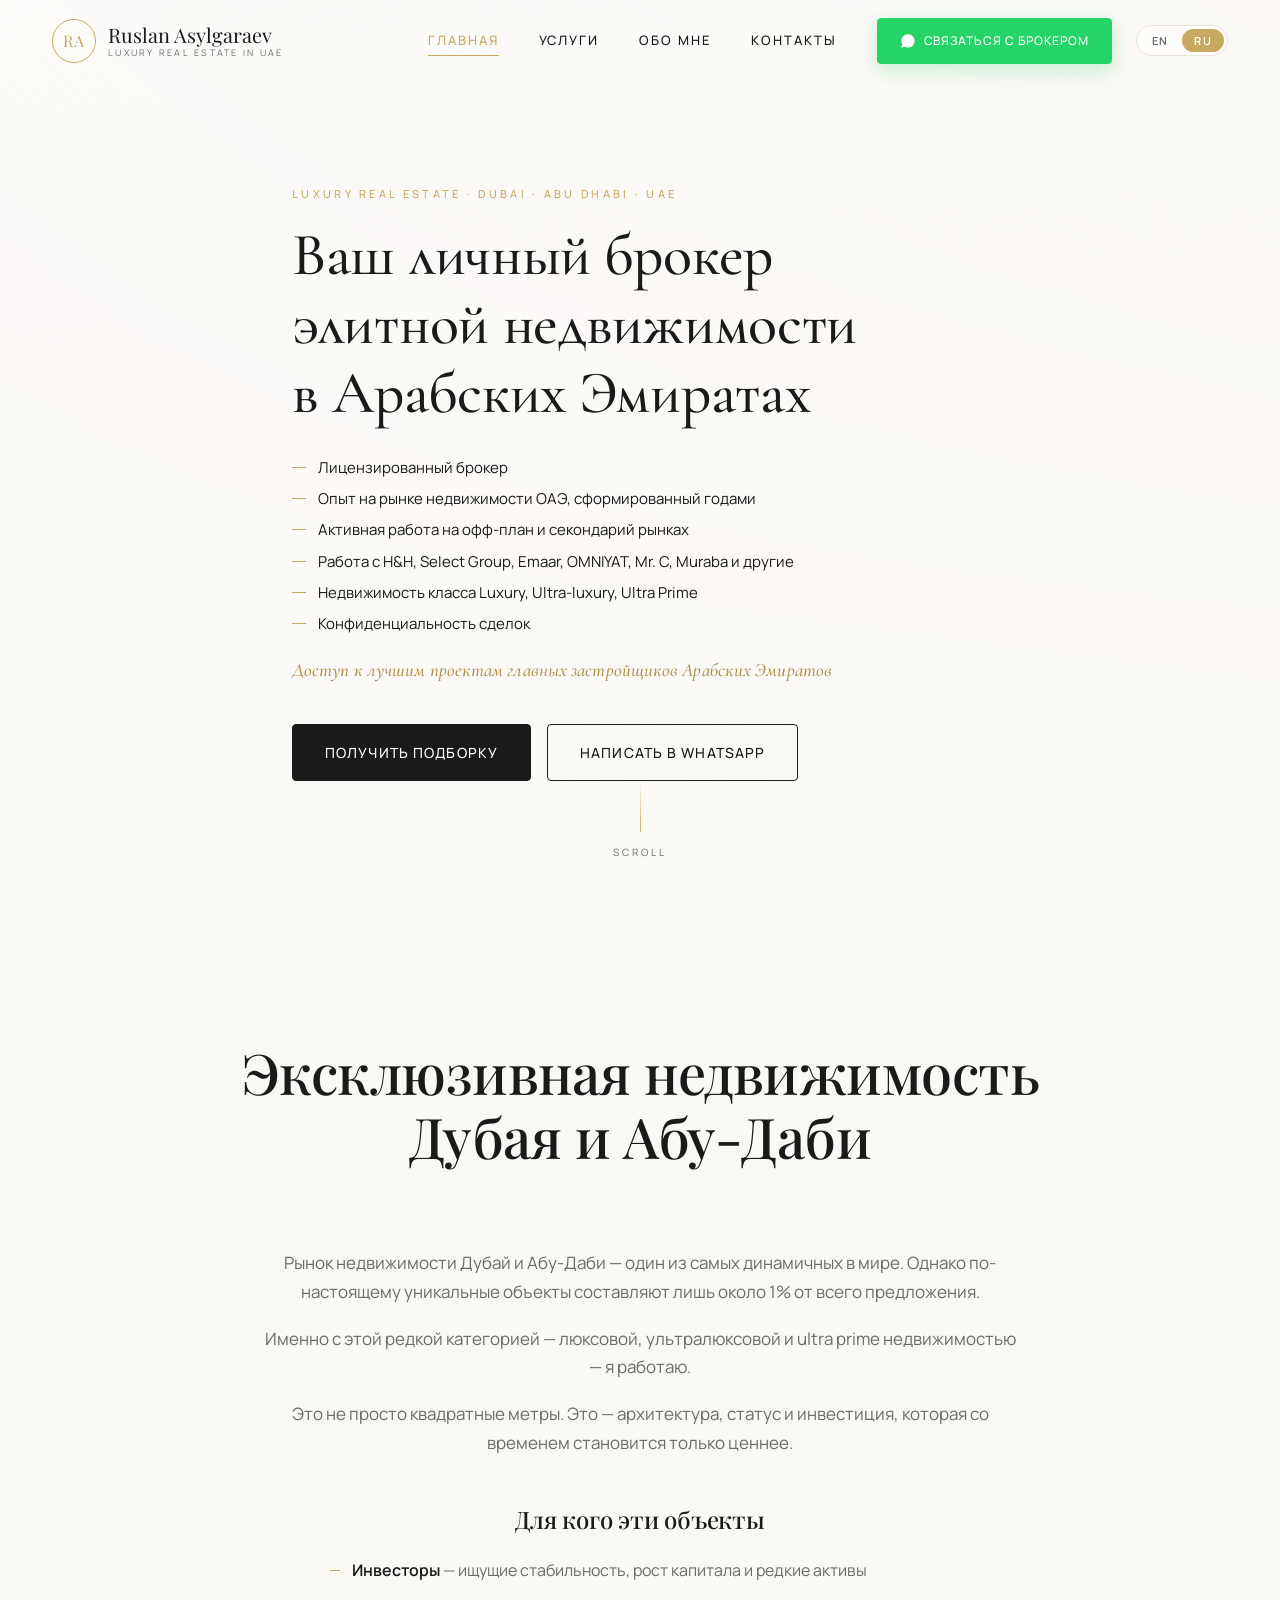
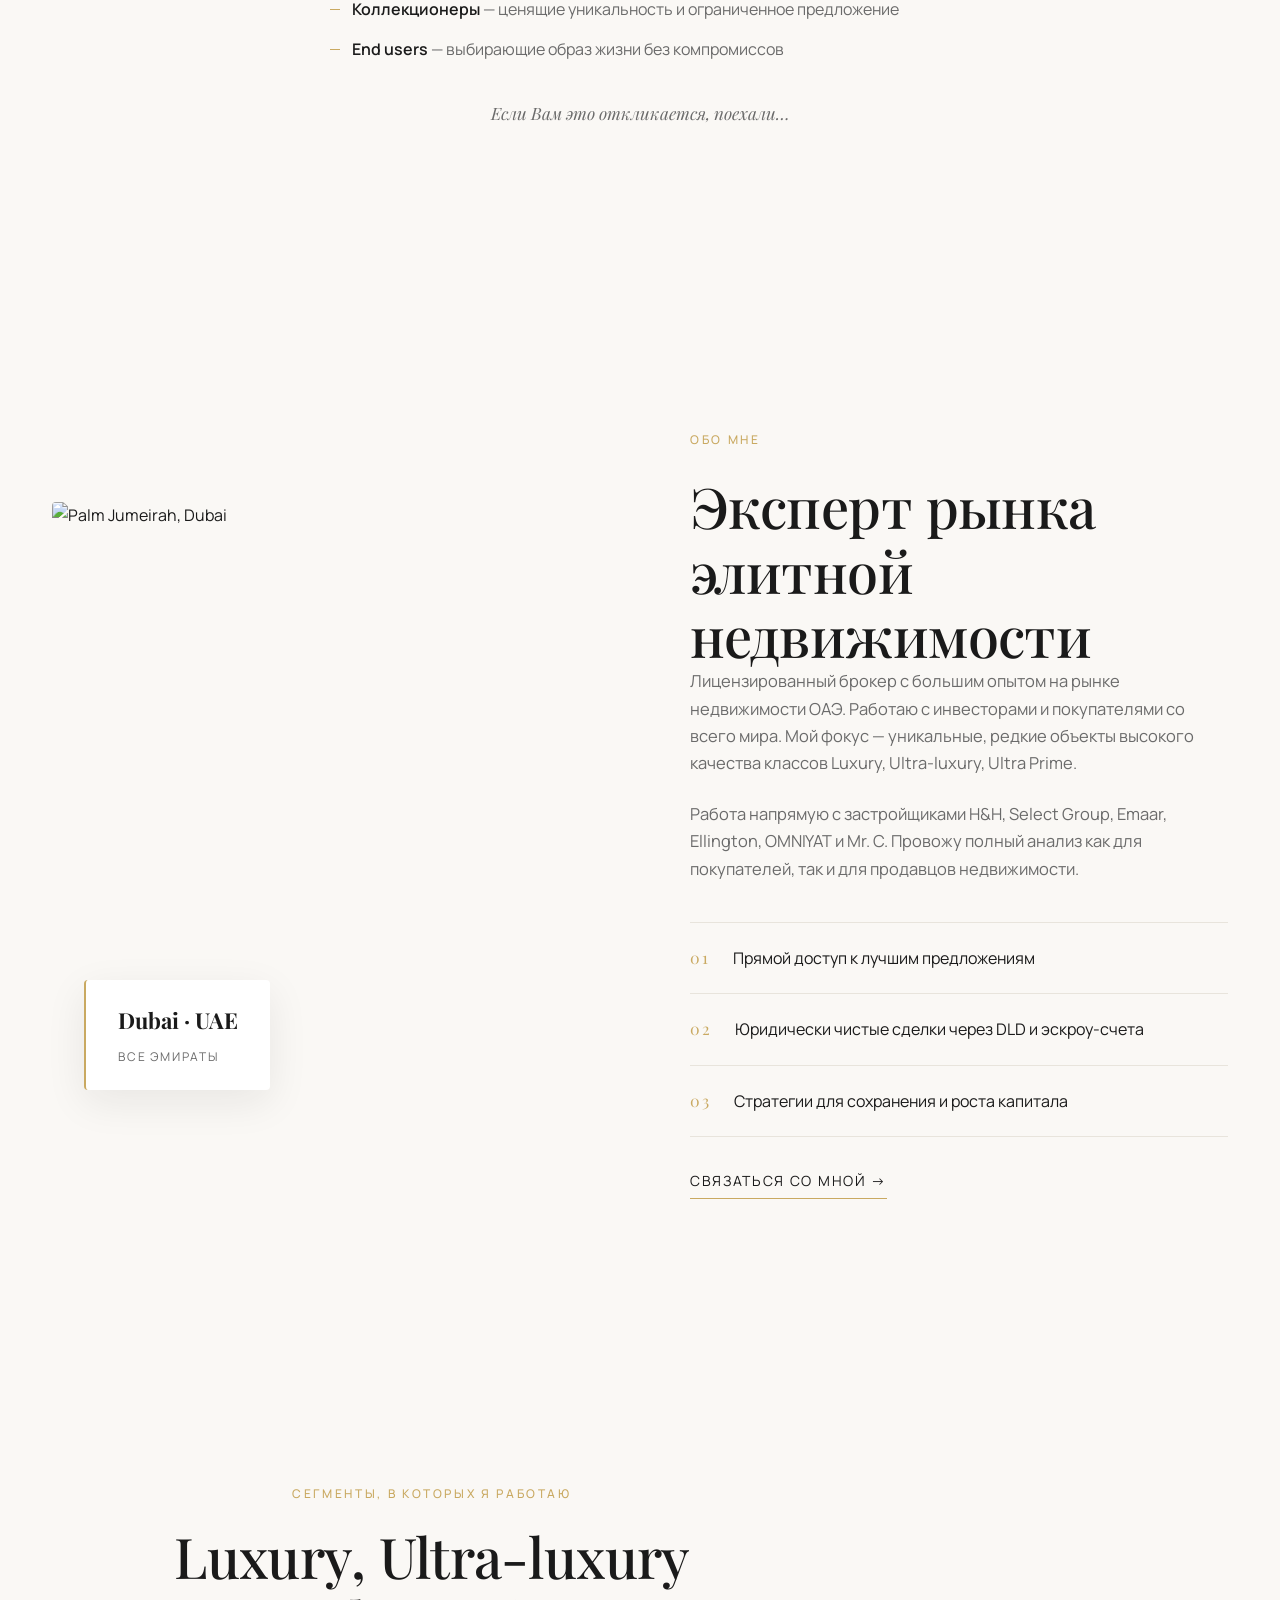
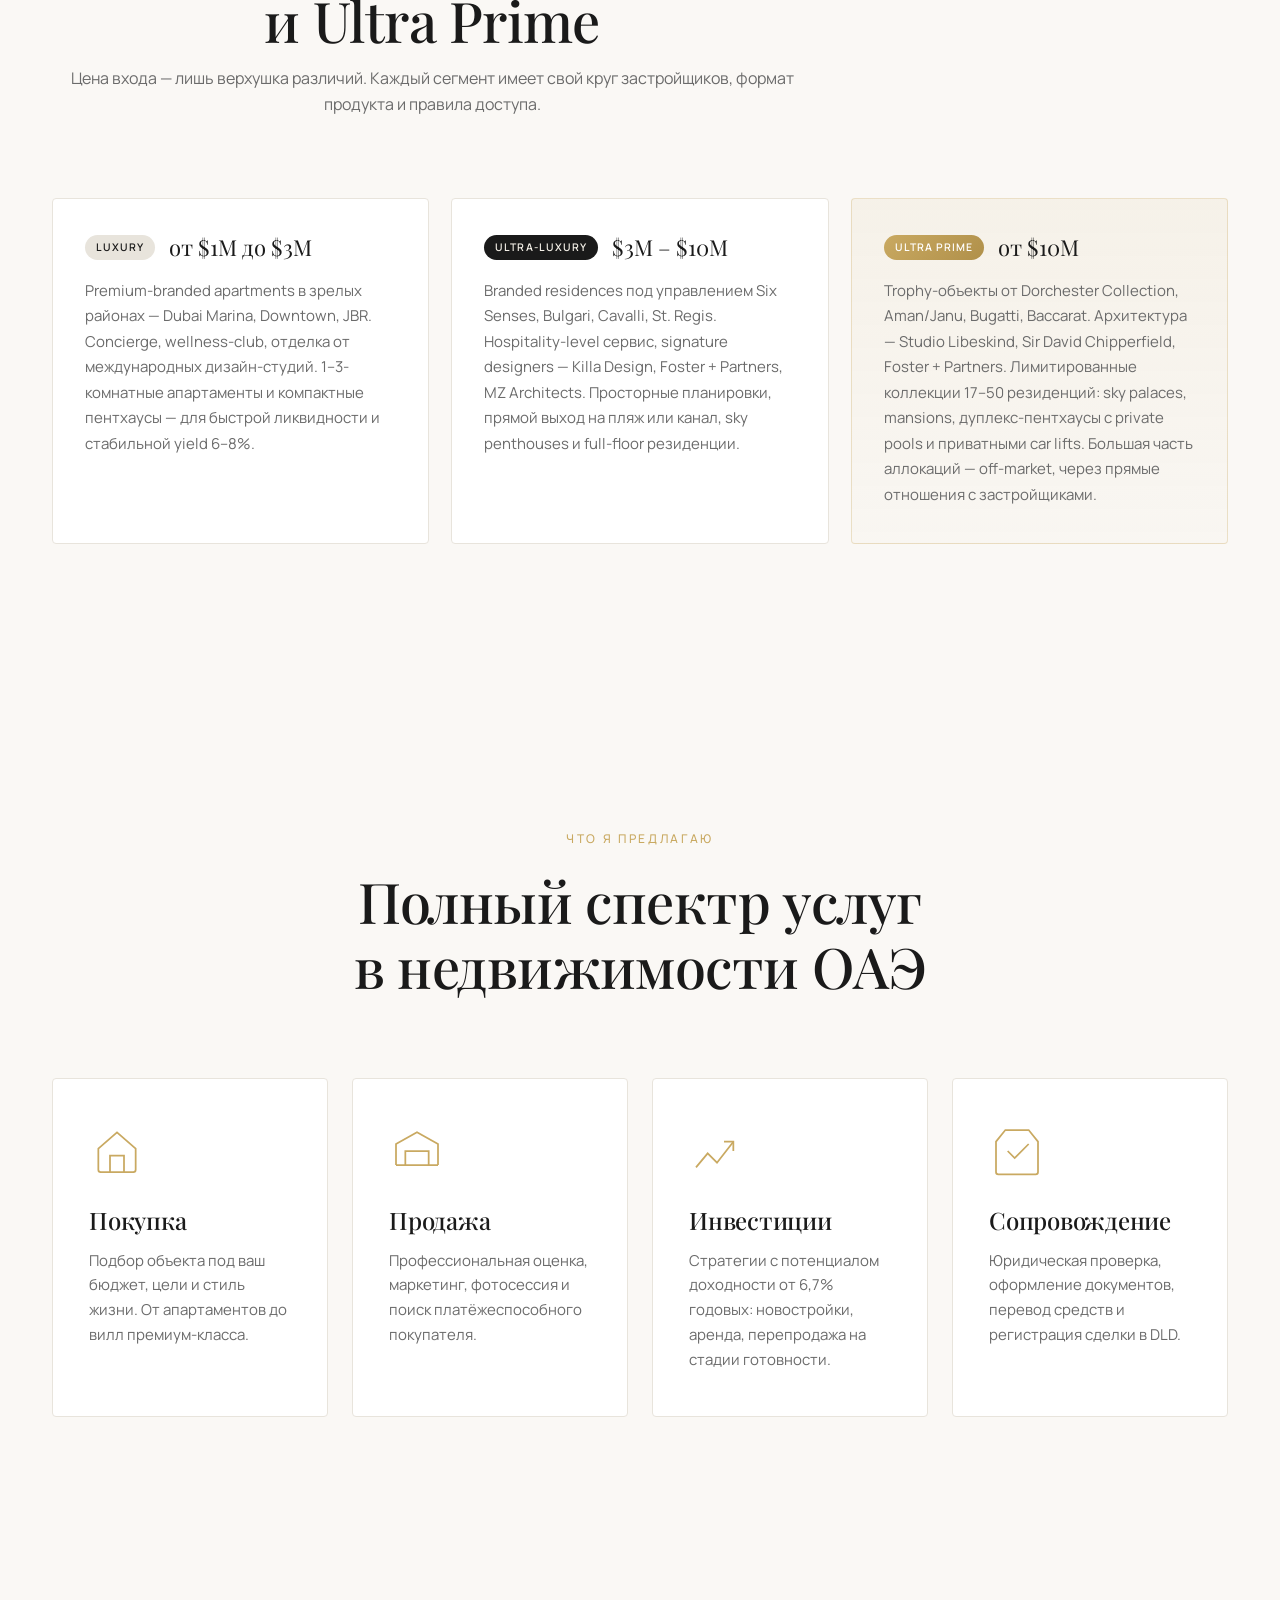
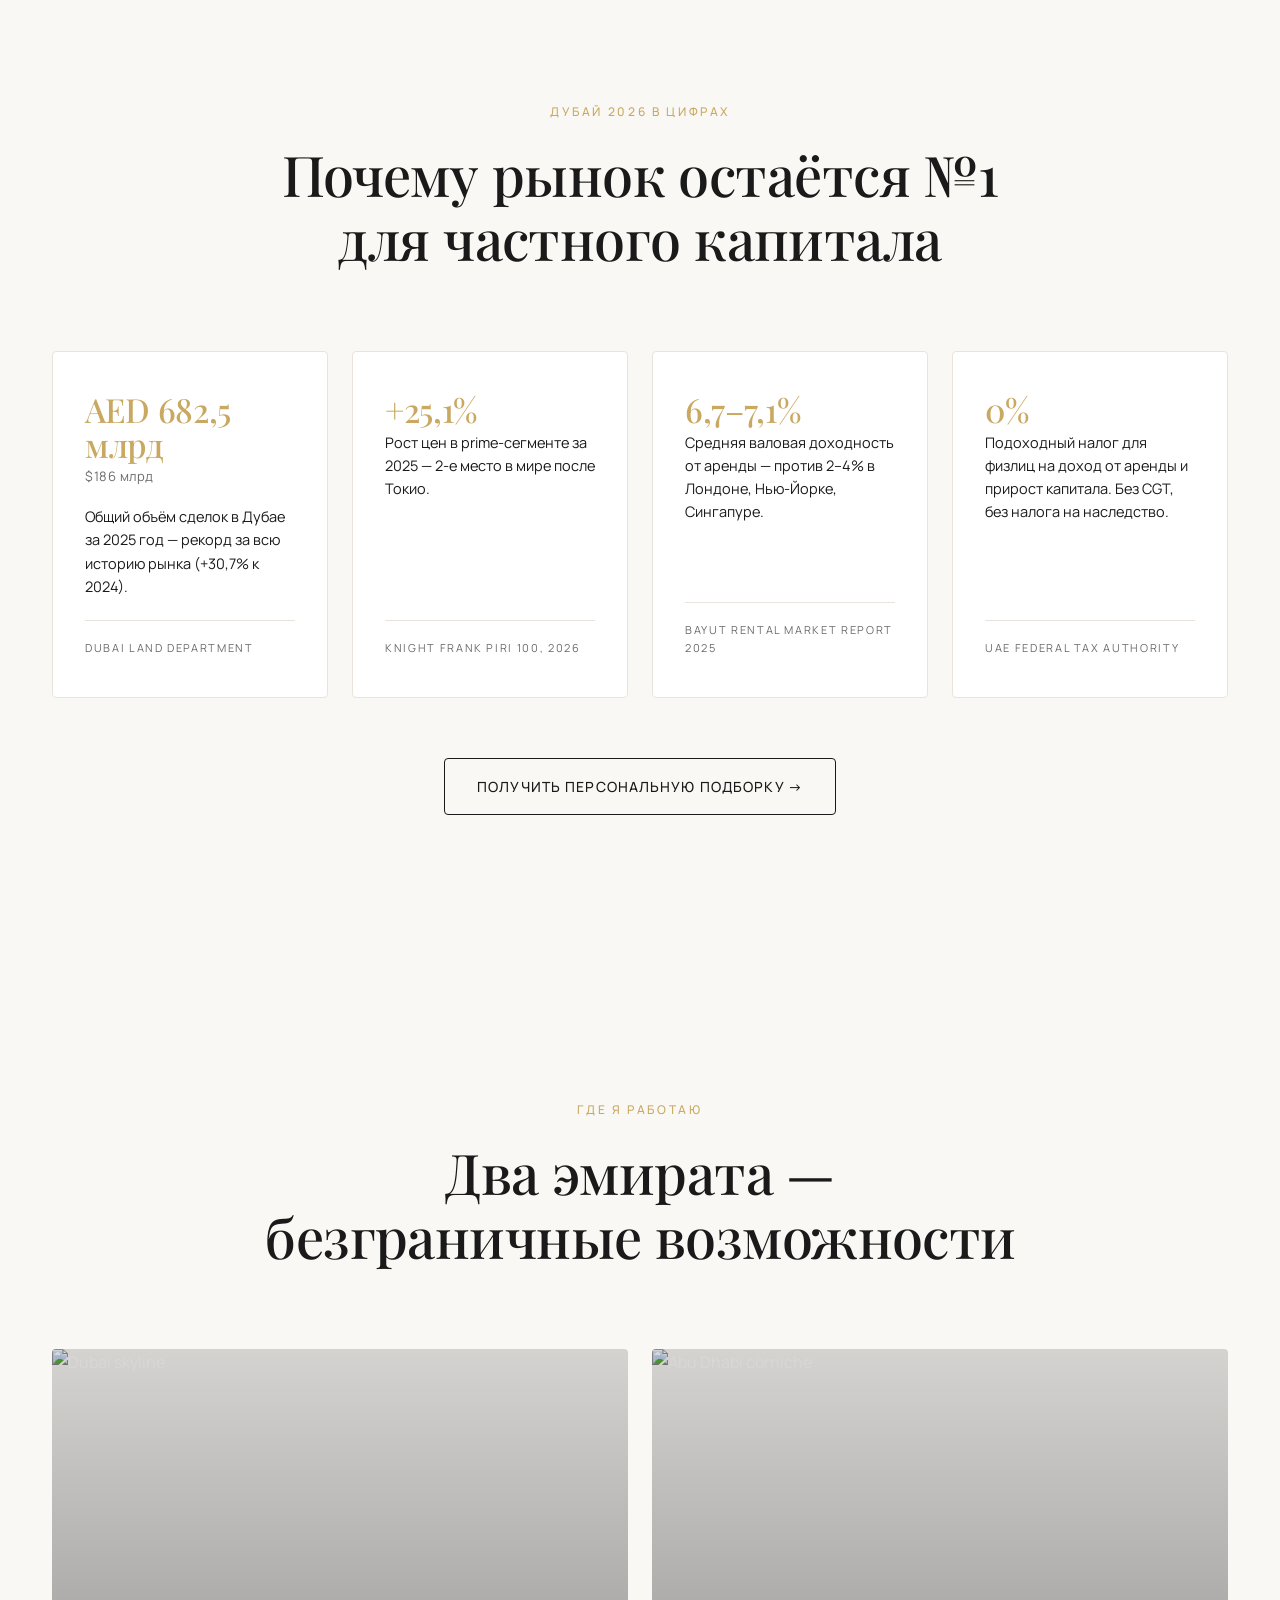
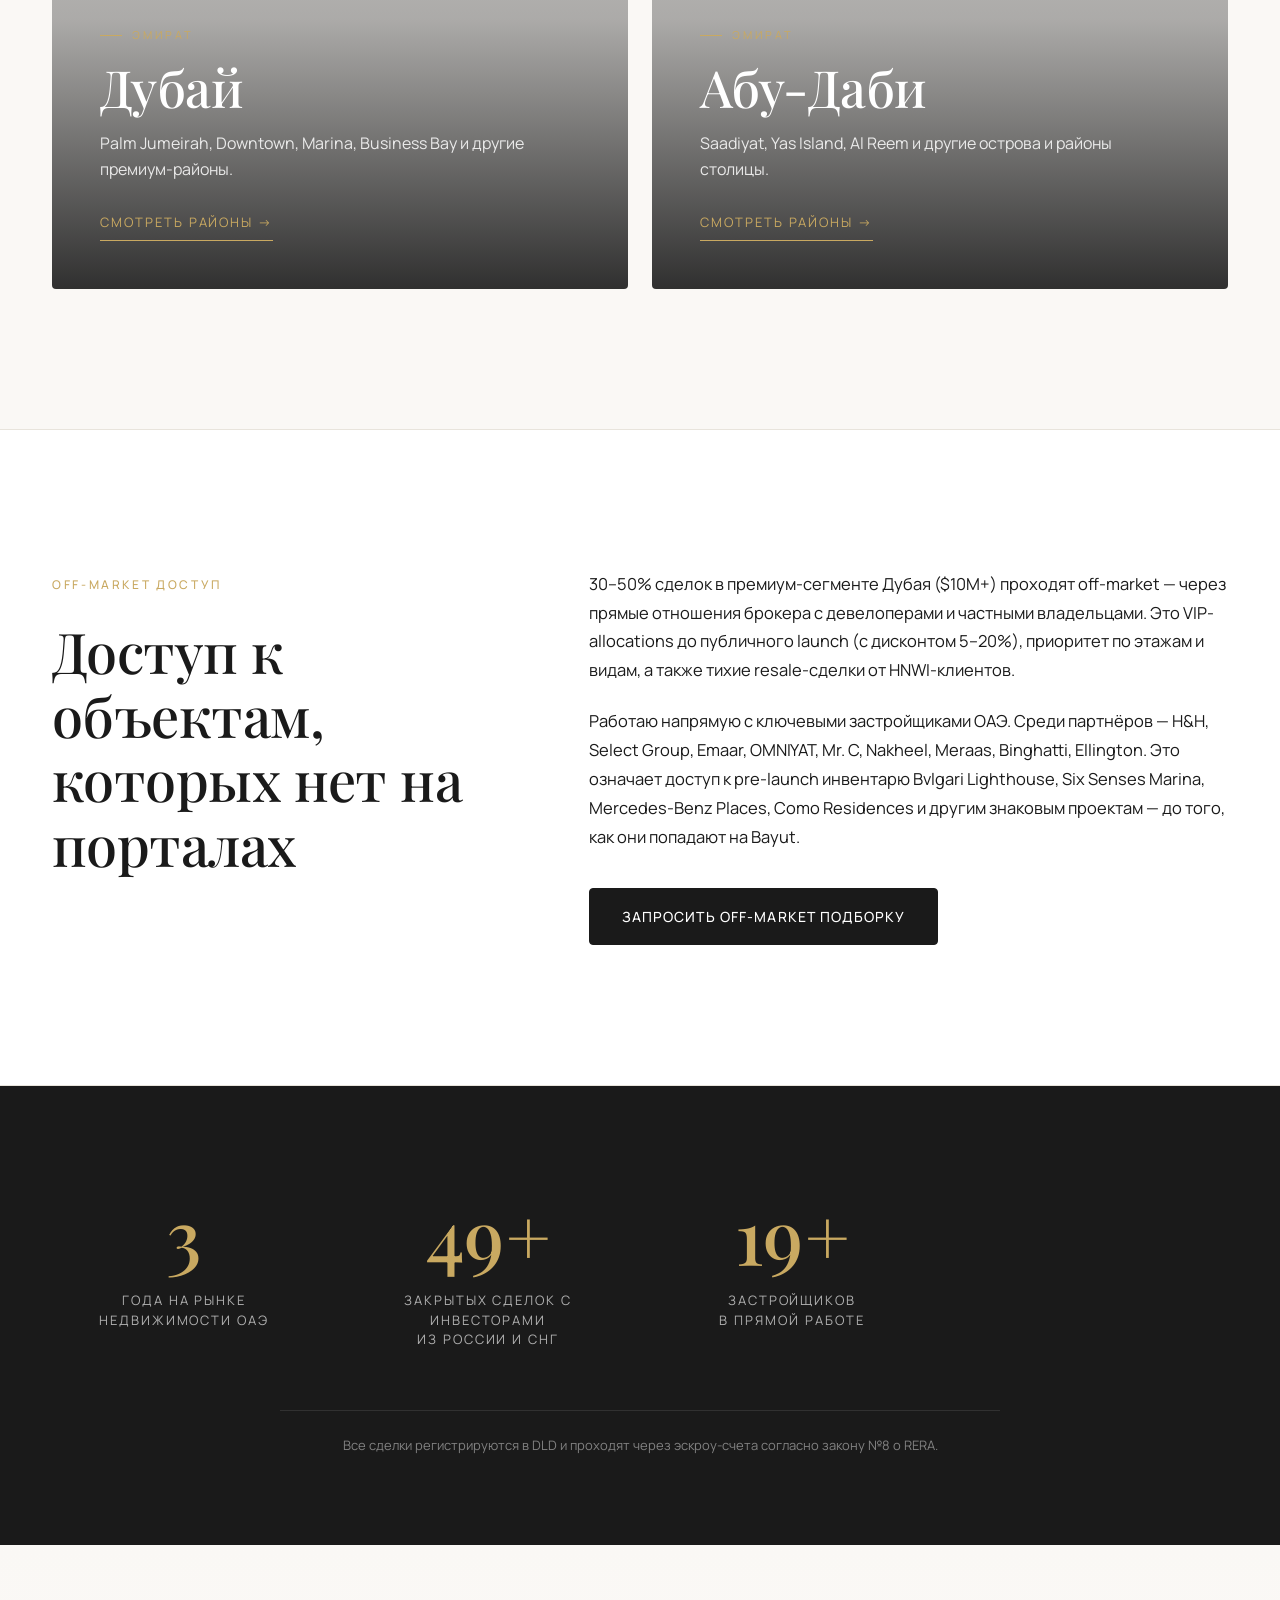
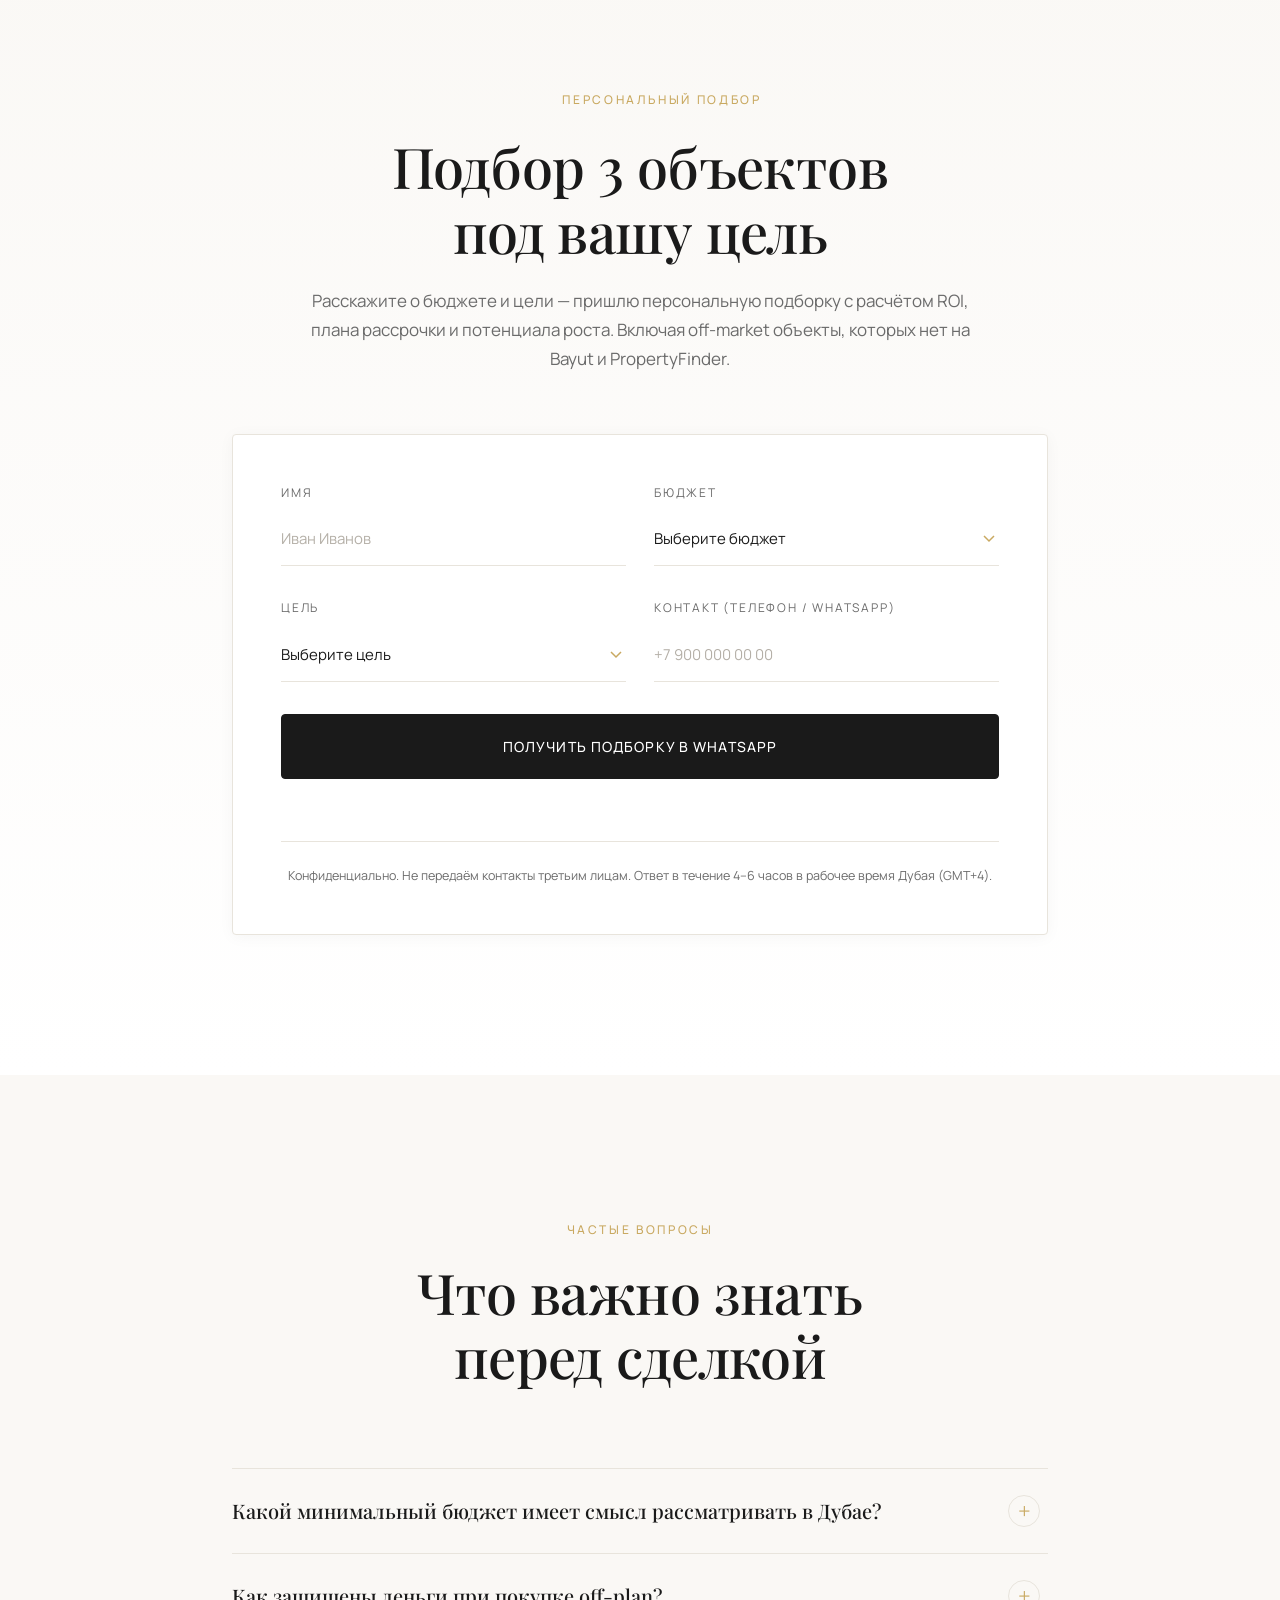
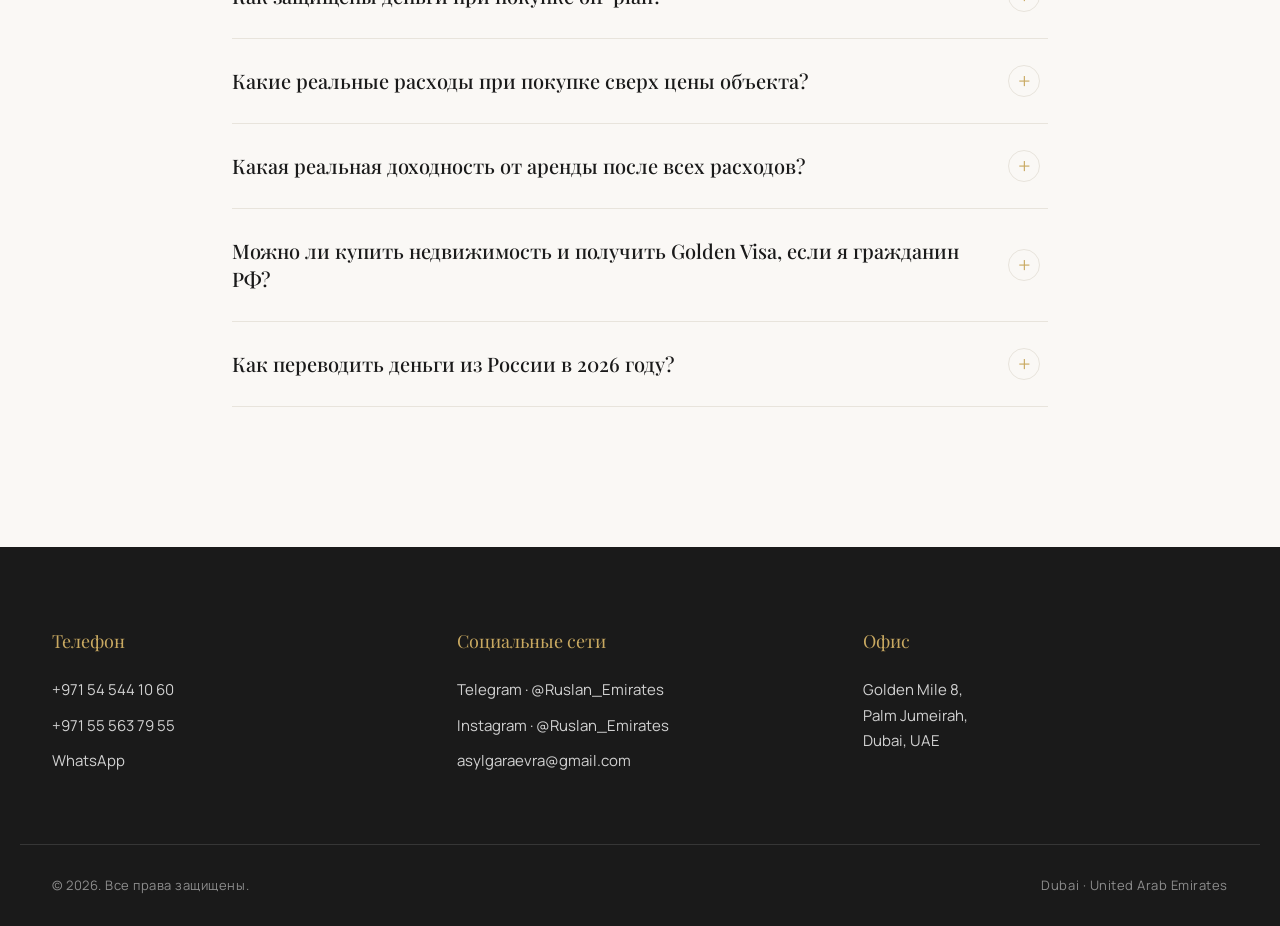
==== index.html @ 4414a9d3 "Extend About bio with engineering background and lifecycle approach; reorder lang switch (EN → RU) C" ====
<!DOCTYPE html>
<html lang="ru">
<head>
    <meta charset="UTF-8">
    <meta name="viewport" content="width=device-width, initial-scale=1.0">
    <title>Недвижимость Дубай | Руслан Асылгараев — лицензированный брокер</title>
    <meta name="description" data-i18n-content="meta.home.desc" content="Лицензированный брокер премиальной недвижимости в Дубае. Большой опыт на рынке ОАЭ, прямые отношения с H&amp;H, Select Group, Emaar, OMNIYAT и Mr. C. Сегменты Luxury, Ultra-luxury и Ultra Prime — от $1M до $30M+.">
    <meta name="keywords" content="недвижимость Дубай, купить квартиру в Дубае, премиальная недвижимость ОАЭ, брокер Palm Jumeirah, ultra prime Dubai, Golden Visa Дубай, недвижимость Эмираты">
    <meta name="author" content="Ruslan Asylgaraev">
    <meta name="robots" content="index, follow">
    <link rel="canonical" href="https://privedubai.com/">

    <meta property="og:type" content="website">
    <meta property="og:locale" content="ru_RU">
    <meta property="og:title" data-i18n-content="meta.home.title" content="Недвижимость Дубай | Руслан Асылгараев — лицензированный брокер">
    <meta property="og:description" data-i18n-content="meta.home.desc" content="Лицензированный брокер премиальной недвижимости в Дубае. Большой опыт на рынке ОАЭ, прямые отношения с H&amp;H, Select Group, Emaar, OMNIYAT и Mr. C. Сегменты Luxury, Ultra-luxury и Ultra Prime — от $1M до $30M+.">
    <meta property="og:image" content="https://privedubai.com/og-image.jpg">
    <meta property="og:image:width" content="1200">
    <meta property="og:image:height" content="630">
    <meta property="og:image:alt" content="Dubai luxury real estate broker — Ruslan Asylgaraev">
    <meta property="og:url" content="https://privedubai.com/">
    <meta property="og:site_name" content="Ruslan Asylgaraev — Luxury Real Estate in UAE">

    <meta name="twitter:card" content="summary_large_image">
    <meta name="twitter:title" data-i18n-content="meta.home.title" content="Недвижимость Дубай | Руслан Асылгараев — лицензированный брокер">
    <meta name="twitter:description" data-i18n-content="meta.home.descShort" content="Лицензированный брокер премиальной недвижимости в Дубае. Сегменты Luxury, Ultra-luxury и Ultra Prime — от $1M до $30M+.">
    <meta name="twitter:image" content="https://privedubai.com/og-image.jpg">

    <link rel="icon" type="image/svg+xml" href="favicon.svg">
    <link rel="alternate icon" href="favicon.ico">
    <link rel="apple-touch-icon" href="favicon.svg">

    <link rel="preconnect" href="https://fonts.googleapis.com">
    <link rel="preconnect" href="https://fonts.gstatic.com" crossorigin>
    <link rel="preconnect" href="https://images.unsplash.com">
    <link rel="preconnect" href="https://wa.me">
    <link rel="dns-prefetch" href="https://web.whatsapp.com">

    <link href="https://fonts.googleapis.com/css2?family=Cormorant+Garamond:ital,wght@0,400;0,500;0,600;1,400;1,500&family=Playfair+Display:wght@400;500;600;700&family=Manrope:wght@300;400;500;600;700&display=swap" rel="stylesheet">
    <link rel="stylesheet" href="style.css">

    <script type="application/ld+json">
    {
      "@context": "https://schema.org",
      "@type": "RealEstateAgent",
      "name": "Ruslan Asylgaraev — Licensed Dubai Broker",
      "alternateName": "Руслан Асылгараев — лицензированный брокер в Дубае",
      "description": "Лицензированный брокер премиальной недвижимости в Дубае и ОАЭ. Большой опыт на рынке, прямые отношения с H&H, Select Group, Emaar, OMNIYAT и Mr. C. Сегменты Luxury, Ultra-luxury и Ultra Prime.",
      "url": "https://privedubai.com/",
      "image": "https://privedubai.com/og-image.jpg",
      "telephone": "+971545441060",
      "email": "asylgaraevra@gmail.com",
      "address": {
        "@type": "PostalAddress",
        "streetAddress": "Golden Mile 8, Palm Jumeirah",
        "addressLocality": "Dubai",
        "addressCountry": "AE"
      },
      "areaServed": [
        {"@type": "Place", "name": "Dubai"},
        {"@type": "Place", "name": "Abu Dhabi"},
        {"@type": "Place", "name": "United Arab Emirates"}
      ],
      "hasCredential": {
        "@type": "EducationalOccupationalCredential",
        "credentialCategory": "License",
        "name": "Real Estate Broker License"
      },
      "knowsLanguage": ["ru", "en"],
      "priceRange": "$1,000,000 - $30,000,000+",
      "sameAs": [
        "https://t.me/Ruslan_Emirates",
        "https://instagram.com/Ruslan_Emirates",
        "https://wa.me/971545441060"
      ]
    }
    </script>

    <script type="application/ld+json">
    {
      "@context": "https://schema.org",
      "@type": "Service",
      "name": "Персональный подбор недвижимости в Дубае",
      "provider": {
        "@type": "RealEstateAgent",
        "name": "Ruslan Asylgaraev"
      },
      "serviceType": "Real Estate Investment Consulting",
      "areaServed": "Dubai, UAE",
      "offers": {
        "@type": "Offer",
        "description": "Подборка из 3 объектов под бюджет и цель клиента с ROI-расчётом, планом рассрочки и потенциалом роста"
      }
    }
    </script>

    <script type="application/ld+json">
    {
      "@context": "https://schema.org",
      "@type": "FAQPage",
      "mainEntity": [
        {
          "@type": "Question",
          "name": "Какой минимальный бюджет имеет смысл рассматривать в Дубае?",
          "acceptedAnswer": {
            "@type": "Answer",
            "text": "От $500K — это вход в Jumeirah Village Circle (JVC) с доходностью 7,4–8,5% годовых и квалификация на 2-летнюю Investor Visa. От AED 2M ($545K) — порог для Golden Visa на 10 лет."
          }
        },
        {
          "@type": "Question",
          "name": "Как защищены деньги при покупке off-plan?",
          "acceptedAnswer": {
            "@type": "Answer",
            "text": "По закону №8 от 2007 года все платежи поступают на проектный эскроу-счёт под надзором DLD. Девелопер не получает доступ к средствам до подтверждённых milestones, верифицированных независимым инженером и одобренных RERA. Незарегистрированный проект — это уголовная ответственность для девелопера."
          }
        },
        {
          "@type": "Question",
          "name": "Какие реальные расходы при покупке сверх цены объекта?",
          "acceptedAnswer": {
            "@type": "Answer",
            "text": "4% DLD transfer fee, 2% брокерская комиссия (+5% VAT), AED 4 200 trustee fee, AED 580 title deed, при ипотеке — 0,25% регистрация ипотеки + 1% bank processing. Итого: 6–8% кэшем для готовой недвижимости, 8–9,5% с ипотекой. С 1 февраля 2025 банки больше не финансируют DLD-fee и комиссию в составе кредита."
          }
        },
        {
          "@type": "Question",
          "name": "Какая реальная доходность от аренды после всех расходов?",
          "acceptedAnswer": {
            "@type": "Answer",
            "text": "Зависит от района. В Dubai Marina (long-term, AED 3M, 2BR) net yield составляет ~4,2% после service charges (AED 18/sqft), management fee 5%, vacancy buffer и страховки. В JVC чистая доходность выше — 5,5–6,5%. Short-term (Airbnb) даёт 8–11% gross в Downtown/Marina, но требует DET-лицензии и отнимает 20% на operator."
          }
        },
        {
          "@type": "Question",
          "name": "Можно ли купить недвижимость и получить Golden Visa, если я гражданин РФ?",
          "acceptedAnswer": {
            "@type": "Answer",
            "text": "Да. UAE не делает национальных ограничений на freehold. Порог — AED 2M (~$545K) на DLD-сертифицированную стоимость, 10 лет визы, без минимального срока пребывания, family sponsorship для супруга, детей без возрастных ограничений и родителей. Срок оформления — 5–7 недель. Допускается ипотека и off-plan от approved developers."
          }
        },
        {
          "@type": "Question",
          "name": "Как переводить деньги из России в 2026 году?",
          "acceptedAnswer": {
            "@type": "Answer",
            "text": "Несколько compliant-путей: SWIFT через несанкционные банки РФ (Райффайзен, ЮниКредит, ОТП, Ренессанс), физический ввоз с обязательной декларацией от AED 60K, через VARA-licensed крипто-биржи (OKX, Binance FZE, Crypto.com) с конвертацией в AED. Все варианты требуют полного KYC и подтверждения SOF/SOW. Подбираю канал индивидуально под клиента."
          }
        }
      ]
    }
    </script>
</head>
<body data-page="home" data-title-key="meta.home.title">

<header class="header" id="header">
    <div class="container header__inner">
        <a href="index.html" class="logo" data-i18n-aria-label="logo.aria" aria-label="На главную">
            <span class="logo__mark">RA</span>
            <span class="logo__text">Ruslan Asylgaraev<span class="logo__sub">Luxury Real Estate in UAE</span></span>
        </a>
        <nav class="nav" id="nav" data-i18n-aria-label="header.ariaNav" aria-label="Основная навигация">
            <a href="index.html" class="nav__link nav__link--active" data-i18n="nav.home">Главная</a>
            <a href="services.html" class="nav__link" data-i18n="nav.services">Услуги</a>
            <a href="about.html" class="nav__link" data-i18n="nav.about">Обо мне</a>
            <a href="contacts.html" class="nav__link" data-i18n="nav.contacts">Контакты</a>
            <a href="https://wa.me/971545441060" class="btn btn--header-cta" target="_blank" rel="noopener" data-event="whatsapp_click" data-source="header">
                <svg class="btn__icon" viewBox="0 0 24 24" fill="currentColor" aria-hidden="true"><path d="M17.47 14.38c-.3-.15-1.74-.86-2.01-.96-.27-.1-.46-.15-.66.15-.2.3-.76.96-.93 1.16-.17.2-.34.22-.64.07-.3-.15-1.25-.46-2.38-1.47-.88-.78-1.47-1.75-1.64-2.05-.17-.3-.02-.46.13-.61.13-.13.3-.34.46-.51.15-.17.2-.3.3-.51.1-.2.05-.38-.02-.53-.07-.15-.66-1.6-.91-2.18-.24-.57-.48-.49-.66-.5-.17-.01-.37-.01-.56-.01-.2 0-.51.07-.78.38-.27.3-1.02 1-1.02 2.45s1.05 2.85 1.2 3.05c.15.2 2.07 3.16 5.02 4.43.7.3 1.25.48 1.68.62.7.22 1.34.19 1.85.12.57-.08 1.74-.71 1.99-1.4.24-.69.24-1.28.17-1.4-.07-.12-.27-.2-.56-.34zM12 2.04c-5.5 0-9.96 4.46-9.96 9.96 0 1.76.46 3.48 1.34 5l-1.42 5.18 5.31-1.39c1.46.8 3.1 1.22 4.74 1.22h.01c5.5 0 9.96-4.46 9.96-9.96 0-2.66-1.04-5.16-2.92-7.04C17.16 3.08 14.66 2.04 12 2.04z"/></svg>
                <span data-i18n="header.cta">Связаться с брокером</span>
            </a>
        </nav>
        <div class="lang-switch" role="group" aria-label="Language">
            <button type="button" class="lang-btn" data-lang="en" aria-pressed="false">EN</button>
            <button type="button" class="lang-btn is-active" data-lang="ru" aria-pressed="true">RU</button>
        </div>
        <button class="burger" id="burger" data-i18n-aria-label="burger.openLabel" aria-label="Открыть меню" aria-expanded="false">
            <span></span><span></span><span></span>
        </button>
    </div>
</header>

<main>

    <section class="hero">
        <div class="hero__bg" style="background-image: url('https://images.unsplash.com/photo-1512453979798-5ea266f8880c?auto=format&fit=crop&w=1920&q=80');"></div>
        <div class="hero__overlay"></div>
        <div class="container hero__content">
            <span class="eyebrow reveal" data-i18n="home.hero.eyebrow">Luxury Real Estate · Dubai · Abu Dhabi · UAE</span>
            <h1 class="hero__title reveal" data-i18n-html="home.hero.title">Ваш личный брокер<br>элитной недвижимости<br>в Арабских Эмиратах</h1>
            <ul class="hero__creds reveal">
                <li data-i18n="home.hero.cred1">Лицензированный брокер</li>
                <li data-i18n="home.hero.cred2">Опыт на рынке недвижимости ОАЭ, сформированный годами</li>
                <li data-i18n="home.hero.cred3">Активная работа на офф-план и секондарий рынках</li>
                <li data-i18n="home.hero.cred4">Работа с H&amp;H, Select Group, Emaar, OMNIYAT, Mr. C, Muraba и другие</li>
                <li data-i18n="home.hero.cred5">Недвижимость класса Luxury, Ultra-luxury, Ultra Prime</li>
                <li data-i18n="home.hero.cred6">Конфиденциальность сделок</li>
            </ul>
            <p class="hero__tag reveal" data-i18n="home.hero.tag">Доступ к лучшим проектам главных застройщиков Арабских Эмиратов</p>
            <div class="hero__actions reveal">
                <a href="#lead-magnet" class="btn btn--primary" data-i18n="home.hero.ctaForm">Получить подборку</a>
                <a href="https://wa.me/971545441060" class="btn btn--ghost" target="_blank" rel="noopener" data-event="whatsapp_click" data-source="hero" data-i18n="home.hero.ctaWa">Написать в WhatsApp</a>
            </div>
        </div>
        <div class="hero__scroll">
            <span></span>
            <small>Scroll</small>
        </div>
    </section>

    <section class="section intro">
        <div class="container">
            <div class="section__head reveal">
                <h2 class="section__title" data-i18n-html="home.intro.title">Эксклюзивная недвижимость<br>Дубая и Абу-Даби</h2>
            </div>
            <div class="intro__body reveal">
                <p data-i18n="home.intro.p1">Рынок недвижимости Дубай и Абу-Даби — один из самых динамичных в мире. Однако по-настоящему уникальные объекты составляют лишь около 1% от всего предложения.</p>
                <p data-i18n="home.intro.p2">Именно с этой редкой категорией — люксовой, ультралюксовой и ultra prime недвижимостью — я работаю.</p>
                <p data-i18n="home.intro.p3">Это не просто квадратные метры. Это — архитектура, статус и инвестиция, которая со временем становится только ценнее.</p>
                <h3 class="intro__sub" data-i18n="home.intro.audienceTitle">Для кого эти объекты</h3>
                <ul class="intro__list">
                    <li data-i18n-html="home.intro.audience1"><strong>Инвесторы</strong> — ищущие стабильность, рост капитала и редкие активы</li>
                    <li data-i18n-html="home.intro.audience2"><strong>Коллекционеры</strong> — ценящие уникальность и ограниченное предложение</li>
                    <li data-i18n-html="home.intro.audience3"><strong>End users</strong> — выбирающие образ жизни без компромиссов</li>
                </ul>
                <p class="intro__cta" data-i18n="home.intro.cta">Если Вам это откликается, поехали…</p>
            </div>
        </div>
    </section>

    <section class="section about">
        <div class="container about__grid">
            <div class="about__media reveal">
                <img src="https://images.unsplash.com/photo-1582407947304-fd86f028f716?auto=format&fit=crop&w=1000&q=80" alt="Palm Jumeirah, Dubai" loading="lazy">
                <div class="about__badge">
                    <strong>Dubai · UAE</strong>
                    <span data-i18n="home.about.badgeSub">Все Эмираты</span>
                </div>
            </div>
            <div class="about__text reveal">
                <span class="eyebrow" data-i18n="home.about.eyebrow">Обо мне</span>
                <h2 class="section__title" data-i18n-html="home.about.title">Эксперт рынка<br>элитной недвижимости</h2>
                <p data-i18n="home.about.p1">Лицензированный брокер с большим опытом на рынке недвижимости ОАЭ. Работаю с инвесторами и покупателями со всего мира. Мой фокус — уникальные, редкие объекты высокого качества классов Luxury, Ultra-luxury, Ultra Prime.</p>
                <p data-i18n="home.about.p2">Работа напрямую с застройщиками H&amp;H, Select Group, Emaar, Ellington, OMNIYAT и Mr. C. Провожу полный анализ как для покупателей, так и для продавцов недвижимости.</p>
                <ul class="about__points">
                    <li><span>01</span><span data-i18n="home.about.point1">Прямой доступ к лучшим предложениям</span></li>
                    <li><span>02</span><span data-i18n="home.about.point2">Юридически чистые сделки через DLD и эскроу-счета</span></li>
                    <li><span>03</span><span data-i18n="home.about.point3">Стратегии для сохранения и роста капитала</span></li>
                </ul>
                <a href="contacts.html" class="link-arrow" data-i18n="home.about.cta">Связаться со мной →</a>
            </div>
        </div>
    </section>

    <section class="section segments">
        <div class="container">
            <div class="section__head reveal">
                <span class="eyebrow" data-i18n="home.segments.eyebrow">Сегменты, в которых я работаю</span>
                <h2 class="section__title" data-i18n-html="home.segments.title">Luxury, Ultra-luxury<br>и Ultra Prime</h2>
                <p class="section__lead" data-i18n="home.segments.lead">Цена входа — лишь верхушка различий. Каждый сегмент имеет свой круг застройщиков, формат продукта и правила доступа.</p>
            </div>

            <div class="segments__grid">

                <article class="segment-card reveal">
                    <div class="segment-card__head">
                        <span class="ul-badge ul-badge--luxury" data-i18n="home.segments.luxury.tier">Luxury</span>
                        <span class="segment-card__price" data-i18n="home.segments.luxury.price">от $1M до $3M</span>
                    </div>
                    <p class="segment-card__desc" data-i18n="home.segments.luxury.desc">Premium-branded apartments в зрелых районах — Dubai Marina, Downtown, JBR. Concierge, wellness-club, отделка от международных дизайн-студий. 1–3-комнатные апартаменты и компактные пентхаусы — для быстрой ликвидности и стабильной yield 6–8%.</p>
                </article>

                <article class="segment-card reveal">
                    <div class="segment-card__head">
                        <span class="ul-badge ul-badge--ultra" data-i18n="home.segments.ultra.tier">Ultra-luxury</span>
                        <span class="segment-card__price" data-i18n="home.segments.ultra.price">$3M – $10M</span>
                    </div>
                    <p class="segment-card__desc" data-i18n="home.segments.ultra.desc">Branded residences под управлением Six Senses, Bulgari, Cavalli, St. Regis. Hospitality-level сервис, signature designers — Killa Design, Foster + Partners, MZ Architects. Просторные планировки, прямой выход на пляж или канал, sky penthouses и full-floor резиденции.</p>
                </article>

                <article class="segment-card segment-card--prime reveal">
                    <div class="segment-card__head">
                        <span class="ul-badge ul-badge--ultra-prime" data-i18n="home.segments.prime.tier">Ultra Prime</span>
                        <span class="segment-card__price" data-i18n="home.segments.prime.price">от $10M</span>
                    </div>
                    <p class="segment-card__desc" data-i18n="home.segments.prime.desc">Trophy-объекты от Dorchester Collection, Aman/Janu, Bugatti, Baccarat. Архитектура — Studio Libeskind, Sir David Chipperfield, Foster + Partners. Лимитированные коллекции 17–50 резиденций: sky palaces, mansions, дуплекс-пентхаусы с private pools и приватными car lifts. Большая часть аллокаций — off-market, через прямые отношения с застройщиками.</p>
                </article>

            </div>
        </div>
    </section>

    <section class="section services-preview">
        <div class="container">
            <div class="section__head reveal">
                <span class="eyebrow" data-i18n="home.services.eyebrow">Что я предлагаю</span>
                <h2 class="section__title" data-i18n-html="home.services.title">Полный спектр услуг<br>в недвижимости ОАЭ</h2>
            </div>
            <div class="cards">

                <article class="card reveal">
                    <div class="card__icon">
                        <svg viewBox="0 0 48 48" fill="none" stroke="currentColor" stroke-width="1.5" aria-hidden="true"><path d="M8 22L24 8l16 14v18a2 2 0 0 1-2 2H10a2 2 0 0 1-2-2V22z"/><path d="M18 42V28h12v14"/></svg>
                    </div>
                    <h3 data-i18n="home.services.purchase.title">Покупка</h3>
                    <p data-i18n="home.services.purchase.desc">Подбор объекта под ваш бюджет, цели и стиль жизни. От апартаментов до вилл премиум-класса.</p>
                </article>

                <article class="card reveal">
                    <div class="card__icon">
                        <svg viewBox="0 0 48 48" fill="none" stroke="currentColor" stroke-width="1.5" aria-hidden="true"><path d="M6 36V18l18-10 18 10v18"/><path d="M14 36V24h20v12"/><path d="M6 36h36"/></svg>
                    </div>
                    <h3 data-i18n="home.services.sale.title">Продажа</h3>
                    <p data-i18n="home.services.sale.desc">Профессиональная оценка, маркетинг, фотосессия и поиск платёжеспособного покупателя.</p>
                </article>

                <article class="card reveal">
                    <div class="card__icon">
                        <svg viewBox="0 0 48 48" fill="none" stroke="currentColor" stroke-width="1.5" aria-hidden="true"><path d="M6 38l10-12 8 8 14-18"/><path d="M30 16h8v8"/></svg>
                    </div>
                    <h3 data-i18n="home.services.invest.title">Инвестиции</h3>
                    <p data-i18n="home.services.invest.desc">Стратегии с потенциалом доходности от 6,7% годовых: новостройки, аренда, перепродажа на стадии готовности.</p>
                </article>

                <article class="card reveal">
                    <div class="card__icon">
                        <svg viewBox="0 0 48 48" fill="none" stroke="currentColor" stroke-width="1.5" aria-hidden="true"><path d="M14 6h20l8 10v26a2 2 0 0 1-2 2H8a2 2 0 0 1-2-2V16l8-10z"/><path d="M16 24l6 6 12-12"/></svg>
                    </div>
                    <h3 data-i18n="home.services.support.title">Сопровождение</h3>
                    <p data-i18n="home.services.support.desc">Юридическая проверка, оформление документов, перевод средств и регистрация сделки в DLD.</p>
                </article>

            </div>
        </div>
    </section>

    <section class="section why-dubai">
        <div class="container">
            <div class="section__head reveal">
                <span class="eyebrow" data-i18n="home.why.eyebrow">Дубай 2026 в цифрах</span>
                <h2 class="section__title" data-i18n-html="home.why.title">Почему рынок остаётся №1<br>для частного капитала</h2>
            </div>
            <div class="why-dubai__grid">

                <article class="metric reveal">
                    <div class="metric__value" data-i18n="home.why.m1.value">AED 682,5 млрд</div>
                    <div class="metric__sub" data-i18n="home.why.m1.sub">$186 млрд</div>
                    <p class="metric__desc" data-i18n="home.why.m1.desc">Общий объём сделок в Дубае за 2025 год — рекорд за всю историю рынка (+30,7% к 2024).</p>
                    <div class="metric__source">Dubai Land Department</div>
                </article>

                <article class="metric reveal">
                    <div class="metric__value">+25,1%</div>
                    <p class="metric__desc" data-i18n="home.why.m2.desc">Рост цен в prime-сегменте за 2025 — 2-е место в мире после Токио.</p>
                    <div class="metric__source">Knight Frank PIRI 100, 2026</div>
                </article>

                <article class="metric reveal">
                    <div class="metric__value">6,7–7,1%</div>
                    <p class="metric__desc" data-i18n="home.why.m3.desc">Средняя валовая доходность от аренды — против 2–4% в Лондоне, Нью-Йорке, Сингапуре.</p>
                    <div class="metric__source">Bayut Rental Market Report 2025</div>
                </article>

                <article class="metric reveal">
                    <div class="metric__value">0%</div>
                    <p class="metric__desc" data-i18n="home.why.m4.desc">Подоходный налог для физлиц на доход от аренды и прирост капитала. Без CGT, без налога на наследство.</p>
                    <div class="metric__source">UAE Federal Tax Authority</div>
                </article>

            </div>
            <div class="why-dubai__cta reveal">
                <a href="#lead-magnet" class="btn btn--ghost" data-i18n="home.why.cta">Получить персональную подборку →</a>
            </div>
        </div>
    </section>

    <section class="section cities">
        <div class="container">
            <div class="section__head reveal">
                <span class="eyebrow" data-i18n="home.cities.eyebrow">Где я работаю</span>
                <h2 class="section__title" data-i18n-html="home.cities.title">Два эмирата —<br>безграничные возможности</h2>
            </div>
            <div class="cities__grid">

                <a href="dubai.html" class="city reveal">
                    <img class="city__img" src="https://images.unsplash.com/photo-1512453979798-5ea266f8880c?auto=format&fit=crop&w=1400&q=80" alt="Dubai skyline" loading="lazy">
                    <span class="city__overlay"></span>
                    <div class="city__body">
                        <span class="city__label" data-i18n="home.cities.label">Эмират</span>
                        <h3 class="city__title" data-i18n="home.cities.dubai.title">Дубай</h3>
                        <p class="city__desc" data-i18n="home.cities.dubai.desc">Palm Jumeirah, Downtown, Marina, Business Bay и другие премиум-районы.</p>
                        <span class="city__cta" data-i18n="home.cities.cta">Смотреть районы →</span>
                    </div>
                </a>

                <a href="abu-dhabi.html" class="city reveal">
                    <img class="city__img" src="https://images.unsplash.com/photo-1546412414-e1885259563a?auto=format&fit=crop&w=1400&q=80" alt="Abu Dhabi corniche" loading="lazy">
                    <span class="city__overlay"></span>
                    <div class="city__body">
                        <span class="city__label" data-i18n="home.cities.label">Эмират</span>
                        <h3 class="city__title" data-i18n="home.cities.abu.title">Абу-Даби</h3>
                        <p class="city__desc" data-i18n="home.cities.abu.desc">Saadiyat, Yas Island, Al Reem и другие острова и районы столицы.</p>
                        <span class="city__cta" data-i18n="home.cities.cta">Смотреть районы →</span>
                    </div>
                </a>

            </div>
        </div>
    </section>

    <section class="section offmarket">
        <div class="container offmarket__inner">
            <div class="offmarket__head reveal">
                <span class="eyebrow" data-i18n="home.off.eyebrow">Off-market доступ</span>
                <h2 class="section__title" data-i18n-html="home.off.title">Доступ к объектам,<br>которых нет на порталах</h2>
            </div>
            <div class="offmarket__body reveal">
                <p data-i18n="home.off.p1">30–50% сделок в премиум-сегменте Дубая ($10M+) проходят off-market — через прямые отношения брокера с девелоперами и частными владельцами. Это VIP-allocations до публичного launch (с дисконтом 5–20%), приоритет по этажам и видам, а также тихие resale-сделки от HNWI-клиентов.</p>
                <p data-i18n="home.off.p2">Работаю напрямую с ключевыми застройщиками ОАЭ. Среди партнёров — H&amp;H, Select Group, Emaar, OMNIYAT, Mr. C, Nakheel, Meraas, Binghatti, Ellington. Это означает доступ к pre-launch инвентарю Bvlgari Lighthouse, Six Senses Marina, Mercedes-Benz Places, Como Residences и другим знаковым проектам — до того, как они попадают на Bayut.</p>
                <a href="#lead-magnet" class="btn btn--primary" data-i18n="home.off.cta">Запросить off-market подборку</a>
            </div>
        </div>
    </section>

    <section class="stats">
        <div class="container stats__grid">

            <div class="stat reveal">
                <div class="stat__num">
                    <span class="stat__value" data-count="4">0</span>
                </div>
                <div class="stat__label" data-i18n-html="home.stats.l1">года на рынке<br>недвижимости ОАЭ</div>
            </div>

            <div class="stat reveal">
                <div class="stat__num">
                    <span class="stat__value" data-count="50">0</span><span class="stat__suffix">+</span>
                </div>
                <div class="stat__label" data-i18n-html="home.stats.l2">закрытых сделок с инвесторами<br>из России и СНГ</div>
            </div>

            <div class="stat reveal">
                <div class="stat__num">
                    <span class="stat__value" data-count="20">0</span><span class="stat__suffix">+</span>
                </div>
                <div class="stat__label" data-i18n-html="home.stats.l3">застройщиков<br>в прямой работе</div>
            </div>

        </div>
        <div class="container stats__note reveal" data-i18n="home.stats.note">
            Все сделки регистрируются в DLD и проходят через эскроу-счета согласно закону №8 о RERA.
        </div>
    </section>

    <section class="section lead-magnet" id="lead-magnet">
        <div class="container lead-magnet__inner">
            <div class="lead-magnet__head reveal">
                <span class="eyebrow" data-i18n="home.lead.eyebrow">Персональный подбор</span>
                <h2 class="section__title" data-i18n-html="home.lead.title">Подбор 3 объектов<br>под вашу цель</h2>
                <p class="lead-magnet__lead" data-i18n="home.lead.lead">Расскажите о бюджете и цели — пришлю персональную подборку с расчётом ROI, плана рассрочки и потенциала роста. Включая off-market объекты, которых нет на Bayut и PropertyFinder.</p>
            </div>
            <form class="lead-form reveal" id="leadForm" novalidate>
                <div class="lead-form__row">
                    <label class="field">
                        <span data-i18n="form.name">Имя</span>
                        <input type="text" name="name" id="lfName" required minlength="2" data-i18n-placeholder="form.namePh" placeholder="Иван Иванов" autocomplete="name">
                    </label>
                    <label class="field">
                        <span data-i18n="form.budget">Бюджет</span>
                        <select name="budget" id="lfBudget" required>
                            <option value="" data-i18n="form.budgetPh">Выберите бюджет</option>
                            <option data-i18n="form.budget.up500">До $500K</option>
                            <option data-i18n="form.budget.500to1m">$500K – $1M</option>
                            <option data-i18n="form.budget.1mto3m">$1M – $3M</option>
                            <option data-i18n="form.budget.3mto10m">$3M – $10M</option>
                            <option data-i18n="form.budget.10mPlus">$10M+</option>
                        </select>
                    </label>
                </div>
                <div class="lead-form__row">
                    <label class="field">
                        <span data-i18n="form.goal">Цель</span>
                        <select name="goal" id="lfGoal" required>
                            <option value="" data-i18n="form.goalPh">Выберите цель</option>
                            <option data-i18n="form.goal.cashflow">Доход от аренды (cashflow)</option>
                            <option data-i18n="form.goal.appreciation">Прирост капитала / перепродажа</option>
                            <option data-i18n="form.goal.golden">Переезд + Golden Visa</option>
                            <option data-i18n="form.goal.preservation">Сохранение капитала (ultra prime asset)</option>
                        </select>
                    </label>
                    <label class="field">
                        <span data-i18n="form.contact">Контакт (телефон / WhatsApp)</span>
                        <input type="tel" name="phone" id="lfPhone" required data-i18n-placeholder="form.contactPh" placeholder="+7 900 000 00 00" autocomplete="tel" inputmode="tel">
                    </label>
                </div>
                <button type="submit" class="btn btn--primary btn--large btn--full" id="leadSubmit" data-event="lead_magnet_submit" data-i18n="home.lead.submit">
                    Получить подборку в WhatsApp
                </button>
                <div class="lead-form__status" id="leadFormStatus" aria-live="polite" role="status"></div>
                <p class="lead-form__note" data-i18n="home.lead.note">Конфиденциально. Не передаём контакты третьим лицам. Ответ в течение 4–6 часов в рабочее время Дубая (GMT+4).</p>
            </form>
        </div>
    </section>

    <section class="section faq">
        <div class="container faq__container">
            <div class="section__head reveal">
                <span class="eyebrow" data-i18n="home.faq.eyebrow">Частые вопросы</span>
                <h2 class="section__title" data-i18n-html="home.faq.title">Что важно знать<br>перед сделкой</h2>
            </div>
            <div class="faq__list">

                <details class="faq__item reveal">
                    <summary data-i18n="home.faq.q1">Какой минимальный бюджет имеет смысл рассматривать в Дубае?</summary>
                    <div class="faq__answer">
                        <p data-i18n="home.faq.a1">От $500K — это вход в Jumeirah Village Circle (JVC) с доходностью 7,4–8,5% годовых и квалификация на 2-летнюю Investor Visa. От AED 2M ($545K) — порог для Golden Visa на 10 лет.</p>
                    </div>
                </details>

                <details class="faq__item reveal">
                    <summary data-i18n="home.faq.q2">Как защищены деньги при покупке off-plan?</summary>
                    <div class="faq__answer">
                        <p data-i18n="home.faq.a2">По закону №8 от 2007 года все платежи поступают на проектный эскроу-счёт под надзором DLD. Девелопер не получает доступ к средствам до подтверждённых milestones, верифицированных независимым инженером и одобренных RERA. Незарегистрированный проект — это уголовная ответственность для девелопера.</p>
                    </div>
                </details>

                <details class="faq__item reveal">
                    <summary data-i18n="home.faq.q3">Какие реальные расходы при покупке сверх цены объекта?</summary>
                    <div class="faq__answer">
                        <p data-i18n="home.faq.a3">4% DLD transfer fee, 2% брокерская комиссия (+5% VAT), AED 4 200 trustee fee, AED 580 title deed, при ипотеке — 0,25% регистрация ипотеки + 1% bank processing. Итого: 6–8% кэшем для готовой недвижимости, 8–9,5% с ипотекой. С 1 февраля 2025 банки больше не финансируют DLD-fee и комиссию в составе кредита.</p>
                    </div>
                </details>

                <details class="faq__item reveal">
                    <summary data-i18n="home.faq.q4">Какая реальная доходность от аренды после всех расходов?</summary>
                    <div class="faq__answer">
                        <p data-i18n="home.faq.a4">Зависит от района. В Dubai Marina (long-term, AED 3M, 2BR) net yield составляет ~4,2% после service charges (AED 18/sqft), management fee 5%, vacancy buffer и страховки. В JVC чистая доходность выше — 5,5–6,5%. Short-term (Airbnb) даёт 8–11% gross в Downtown/Marina, но требует DET-лицензии и отнимает 20% на operator.</p>
                    </div>
                </details>

                <details class="faq__item reveal">
                    <summary data-i18n="home.faq.q5">Можно ли купить недвижимость и получить Golden Visa, если я гражданин РФ?</summary>
                    <div class="faq__answer">
                        <p data-i18n="home.faq.a5">Да. UAE не делает национальных ограничений на freehold. Порог — AED 2M (~$545K) на DLD-сертифицированную стоимость, 10 лет визы, без минимального срока пребывания, family sponsorship для супруга, детей без возрастных ограничений и родителей. Срок оформления — 5–7 недель. Допускается ипотека и off-plan от approved developers.</p>
                    </div>
                </details>

                <details class="faq__item reveal">
                    <summary data-i18n="home.faq.q6">Как переводить деньги из России в 2026 году?</summary>
                    <div class="faq__answer">
                        <p data-i18n="home.faq.a6">Несколько compliant-путей: SWIFT через несанкционные банки РФ (Райффайзен, ЮниКредит, ОТП, Ренессанс), физический ввоз с обязательной декларацией от AED 60K, через VARA-licensed крипто-биржи (OKX, Binance FZE, Crypto.com) с конвертацией в AED. Все варианты требуют полного KYC и подтверждения SOF/SOW. Подбираю канал индивидуально под клиента.</p>
                    </div>
                </details>

            </div>
        </div>
    </section>

</main>

<footer class="footer">
    <div class="container footer__grid">
        <div class="footer__col">
            <div class="footer__title" data-i18n="footer.phone">Телефон</div>
            <a href="tel:+971545441060" data-event="phone_click">+971 54 544 10 60</a>
            <a href="tel:+971555637955" data-event="phone_click">+971 55 563 79 55</a>
            <a href="https://wa.me/971545441060" target="_blank" rel="noopener" data-event="whatsapp_click" data-source="footer">WhatsApp</a>
        </div>
        <div class="footer__col">
            <div class="footer__title" data-i18n="footer.social">Социальные сети</div>
            <a href="https://t.me/Ruslan_Emirates" target="_blank" rel="noopener">Telegram · @Ruslan_Emirates</a>
            <a href="https://instagram.com/Ruslan_Emirates" target="_blank" rel="noopener">Instagram · @Ruslan_Emirates</a>
            <a href="mailto:asylgaraevra@gmail.com">asylgaraevra@gmail.com</a>
        </div>
        <div class="footer__col">
            <div class="footer__title" data-i18n="footer.office">Офис</div>
            <p>Golden Mile 8,<br>Palm Jumeirah,<br>Dubai, UAE</p>
        </div>
    </div>
    <div class="container footer__bottom">
        <span data-i18n="footer.copyright">© 2026. Все права защищены.</span>
        <span>Dubai · United Arab Emirates</span>
    </div>
</footer>

<script src="i18n.js"></script>
<script src="script.js"></script>
</body>
</html>
---- style.css ----
/* ================================================
   Reset & base
   ================================================ */
*, *::before, *::after { box-sizing: border-box; }

:root {
    --bg: #FAF8F5;
    --bg-2: #FFFFFF;
    --gold: #C9A961;
    --gold-dark: #B0904A;
    --ink: #1A1A1A;
    --muted: #6B6B6B;
    --line: #E8E4DC;
    --shadow-sm: 0 2px 16px rgba(26, 26, 26, .04);
    --shadow-md: 0 12px 40px rgba(26, 26, 26, .08);
    --radius: 4px;
    --radius-lg: 8px;
    --container: 1240px;
    --transition: cubic-bezier(.22, .61, .36, 1);
}

html { scroll-behavior: smooth; }

body {
    margin: 0;
    font-family: 'Manrope', system-ui, -apple-system, Segoe UI, Roboto, sans-serif;
    font-size: 16px;
    line-height: 1.65;
    color: var(--ink);
    background: var(--bg);
    -webkit-font-smoothing: antialiased;
    -moz-osx-font-smoothing: grayscale;
    overflow-x: hidden;
}

img { max-width: 100%; display: block; }

a {
    color: inherit;
    text-decoration: none;
    transition: color .25s var(--transition);
}

button { font: inherit; cursor: pointer; border: 0; background: none; }

h1, h2, h3, h4 {
    font-family: 'Playfair Display', Georgia, serif;
    font-weight: 500;
    line-height: 1.15;
    letter-spacing: -.01em;
    margin: 0;
    color: var(--ink);
}

p { margin: 0; }

ul { padding: 0; margin: 0; list-style: none; }

.container {
    width: 100%;
    max-width: var(--container);
    margin: 0 auto;
    padding: 0 32px;
}

.eyebrow {
    display: inline-block;
    font-size: 12px;
    letter-spacing: .22em;
    text-transform: uppercase;
    color: var(--gold);
    font-weight: 500;
    margin-bottom: 24px;
}

.section {
    padding: 140px 0;
}

.section__head {
    text-align: center;
    margin-bottom: 80px;
}

.section__head .eyebrow {
    margin-bottom: 20px;
}

.section__title {
    font-size: clamp(34px, 4.4vw, 56px);
}

/* ================================================
   Buttons
   ================================================ */
.btn {
    display: inline-flex;
    align-items: center;
    justify-content: center;
    gap: 8px;
    padding: 16px 32px;
    font-size: 14px;
    letter-spacing: .08em;
    text-transform: uppercase;
    font-weight: 500;
    border: 1px solid transparent;
    border-radius: var(--radius);
    transition: all .3s var(--transition);
    cursor: pointer;
    white-space: nowrap;
}

.btn--primary {
    background: var(--ink);
    color: #fff;
    border-color: var(--ink);
}
.btn--primary:hover {
    background: var(--gold);
    border-color: var(--gold);
    color: #fff;
}

.btn--ghost {
    background: transparent;
    color: var(--ink);
    border-color: var(--ink);
}
.btn--ghost:hover {
    background: var(--ink);
    color: #fff;
}

.btn--gold {
    background: transparent;
    color: var(--gold);
    border-color: var(--gold);
}
.btn--gold:hover {
    background: var(--gold);
    color: #fff;
}

.btn--small {
    padding: 10px 20px;
    font-size: 12px;
}

.btn--large {
    padding: 20px 44px;
    font-size: 14px;
}

.btn--full {
    width: 100%;
}

.btn--header-cta {
    background: #25D366;
    color: #fff;
    border-color: #25D366;
    padding: 12px 22px;
    font-size: 12px;
    box-shadow: 0 6px 20px rgba(37, 211, 102, .25);
}
.btn--header-cta:hover {
    background: #1FB955;
    border-color: #1FB955;
    box-shadow: 0 8px 24px rgba(37, 211, 102, .35);
    transform: translateY(-1px);
}

.btn__icon {
    width: 16px;
    height: 16px;
    flex-shrink: 0;
}

.link-arrow {
    display: inline-flex;
    align-items: center;
    gap: 8px;
    font-size: 14px;
    letter-spacing: .12em;
    text-transform: uppercase;
    color: var(--ink);
    border-bottom: 1px solid var(--gold);
    padding-bottom: 6px;
    margin-top: 32px;
    transition: all .3s var(--transition);
}
.link-arrow:hover {
    color: var(--gold);
    padding-left: 8px;
}

/* ================================================
   Header
   ================================================ */
.header {
    position: fixed;
    top: 0;
    left: 0;
    right: 0;
    z-index: 100;
    padding: 18px 0;
    transition: background .3s var(--transition), box-shadow .3s var(--transition), padding .3s var(--transition);
}

.header--scrolled {
    background: rgba(255, 255, 255, .96);
    backdrop-filter: blur(20px);
    -webkit-backdrop-filter: blur(20px);
    box-shadow: var(--shadow-sm);
    padding: 12px 0;
}

.header__inner {
    display: flex;
    align-items: center;
    justify-content: space-between;
    gap: 24px;
}

.logo {
    display: flex;
    align-items: center;
    gap: 12px;
}

.logo__mark {
    width: 44px;
    height: 44px;
    border: 1.5px solid var(--gold);
    border-radius: 50%;
    display: grid;
    place-items: center;
    font-family: 'Playfair Display', serif;
    font-size: 16px;
    letter-spacing: .04em;
    color: var(--gold);
    flex-shrink: 0;
}

.logo__text {
    font-family: 'Playfair Display', serif;
    font-size: 20px;
    line-height: 1.1;
    color: var(--ink);
    display: flex;
    flex-direction: column;
}

.logo__sub {
    display: block;
    font-family: 'Manrope', sans-serif;
    font-size: 9px;
    letter-spacing: .25em;
    text-transform: uppercase;
    color: var(--muted);
    margin-top: 2px;
    width: 100%;
    text-align: justify;
    text-align-last: justify;
}

.nav {
    display: flex;
    align-items: center;
    gap: 40px;
    margin-left: auto;
}

.nav__link {
    font-size: 13px;
    letter-spacing: .15em;
    text-transform: uppercase;
    font-weight: 500;
    color: var(--ink);
    position: relative;
    padding: 4px 0;
}

.nav__link::after {
    content: '';
    position: absolute;
    bottom: 0;
    left: 0;
    height: 1px;
    width: 0;
    background: var(--gold);
    transition: width .3s var(--transition);
}

.nav__link:hover::after,
.nav__link--active::after {
    width: 100%;
}

.nav__link--active {
    color: var(--gold);
}

.burger {
    display: none;
    width: 40px;
    height: 40px;
    flex-direction: column;
    justify-content: center;
    align-items: center;
    gap: 5px;
}

.burger span {
    display: block;
    width: 24px;
    height: 1.5px;
    background: var(--ink);
    transition: all .3s var(--transition);
}

.burger.is-open span:nth-child(1) { transform: translateY(6.5px) rotate(45deg); }
.burger.is-open span:nth-child(2) { opacity: 0; }
.burger.is-open span:nth-child(3) { transform: translateY(-6.5px) rotate(-45deg); }

/* ================================================
   Language switcher
   ================================================ */
.lang-switch {
    display: inline-flex;
    align-items: center;
    gap: 2px;
    border: 1px solid var(--line);
    border-radius: 999px;
    padding: 3px;
    background: rgba(255, 255, 255, 0.55);
    flex-shrink: 0;
}

.header--scrolled .lang-switch {
    background: rgba(255, 255, 255, 0.85);
}

.lang-btn {
    font-family: 'Manrope', sans-serif;
    font-size: 11px;
    font-weight: 600;
    letter-spacing: .12em;
    text-transform: uppercase;
    color: var(--muted);
    padding: 6px 12px;
    border-radius: 999px;
    transition: background .25s var(--transition), color .25s var(--transition);
    line-height: 1;
    min-width: 36px;
    text-align: center;
}

.lang-btn:hover:not(.is-active) {
    color: var(--ink);
}

.lang-btn.is-active {
    background: var(--gold);
    color: #fff;
}

@media (max-width: 768px) {
    .lang-switch {
        margin-left: auto;
        margin-right: 8px;
    }
    .lang-btn {
        font-size: 10px;
        padding: 5px 10px;
        min-width: 32px;
    }
}

/* ================================================
   Hero (homepage)
   ================================================ */
.hero {
    position: relative;
    min-height: 100vh;
    display: flex;
    align-items: center;
    overflow: hidden;
    padding: 140px 0 80px;
}

.hero__bg {
    position: absolute;
    inset: 0;
    background-size: cover;
    background-position: center;
    z-index: 1;
    transform: scale(1.05);
    animation: heroZoom 14s var(--transition) forwards;
}

@keyframes heroZoom {
    to { transform: scale(1); }
}

.hero__overlay {
    position: absolute;
    inset: 0;
    z-index: 2;
    background:
        linear-gradient(180deg, rgba(250, 248, 245, .35) 0%, rgba(250, 248, 245, .85) 70%, var(--bg) 100%),
        linear-gradient(90deg, rgba(255, 255, 255, .65) 0%, rgba(255, 255, 255, .25) 60%, transparent 100%);
}

.hero__content {
    position: relative;
    z-index: 3;
    max-width: 760px;
}

.hero .eyebrow {
    font-size: 11px;
    letter-spacing: .3em;
    margin-bottom: 18px;
}

.hero__title {
    font-family: 'Cormorant Garamond', 'Playfair Display', Georgia, serif;
    font-size: clamp(34px, 5vw, 60px);
    font-weight: 500;
    letter-spacing: -.005em;
    margin-bottom: 28px;
}

.hero__creds {
    list-style: none;
    padding: 0;
    margin: 0 0 22px;
    display: flex;
    flex-direction: column;
    gap: 8px;
    max-width: 620px;
    color: var(--ink);
    font-family: 'Manrope', sans-serif;
    font-size: 15px;
    line-height: 1.55;
}

.hero__creds li {
    position: relative;
    padding-left: 26px;
}

.hero__creds li::before {
    content: '';
    position: absolute;
    left: 0;
    top: .72em;
    width: 14px;
    height: 1px;
    background: var(--gold);
}

.hero__tag {
    font-family: 'Cormorant Garamond', 'Playfair Display', Georgia, serif;
    font-style: italic;
    font-weight: 500;
    font-size: 19px;
    line-height: 1.4;
    color: var(--gold-dark);
    max-width: 620px;
    margin: 0 0 40px;
    letter-spacing: .005em;
}

.hero__actions {
    display: flex;
    gap: 16px;
    flex-wrap: wrap;
}

.hero__scroll {
    position: absolute;
    left: 50%;
    bottom: 40px;
    transform: translateX(-50%);
    z-index: 3;
    display: flex;
    flex-direction: column;
    align-items: center;
    gap: 12px;
    color: var(--muted);
}

.hero__scroll span {
    width: 1px;
    height: 50px;
    background: linear-gradient(to bottom, transparent, var(--gold));
    animation: scrollLine 2s var(--transition) infinite;
}

.hero__scroll small {
    font-size: 10px;
    letter-spacing: .3em;
    text-transform: uppercase;
}

@keyframes scrollLine {
    0% { transform: scaleY(0); transform-origin: top; }
    50% { transform: scaleY(1); transform-origin: top; }
    51% { transform: scaleY(1); transform-origin: bottom; }
    100% { transform: scaleY(0); transform-origin: bottom; }
}

/* ================================================
   Page hero (inner pages)
   ================================================ */
.page-hero {
    padding: 200px 0 100px;
    background: var(--bg-2);
    border-bottom: 1px solid var(--line);
}

.page-hero__title {
    font-size: clamp(40px, 6vw, 72px);
    margin-bottom: 24px;
}

.page-hero__lead {
    font-size: 18px;
    color: var(--muted);
    max-width: 640px;
}

/* ================================================
   Intro section
   ================================================ */
.intro__body {
    max-width: 760px;
    margin: 0 auto;
    text-align: center;
}

.intro__body p {
    font-size: 17px;
    line-height: 1.7;
    color: var(--muted);
    margin-bottom: 18px;
}

.intro__sub {
    font-family: 'Playfair Display', serif;
    font-size: 24px;
    color: var(--ink);
    margin: 48px 0 24px;
}

.intro__list {
    list-style: none;
    padding: 0;
    margin: 0 0 36px;
    display: grid;
    gap: 14px;
    text-align: left;
    max-width: 620px;
    margin-left: auto;
    margin-right: auto;
}

.intro__list li {
    font-size: 16px;
    line-height: 1.6;
    color: var(--muted);
    padding-left: 22px;
    position: relative;
}

.intro__list li::before {
    content: '';
    position: absolute;
    left: 0;
    top: 12px;
    width: 10px;
    height: 1px;
    background: var(--gold);
}

.intro__list strong {
    color: var(--ink);
    font-weight: 600;
}

.intro__cta {
    margin-top: 36px;
    font-family: 'Playfair Display', serif;
    font-style: italic;
    font-size: 22px;
    color: var(--ink);
}

/* ================================================
   About section
   ================================================ */
.about__grid {
    display: grid;
    grid-template-columns: 1fr 1fr;
    gap: 100px;
    align-items: center;
}

.about__media {
    position: relative;
}

.about__media img {
    width: 100%;
    height: 620px;
    object-fit: cover;
    border-radius: var(--radius);
}

.about__badge {
    position: absolute;
    bottom: 32px;
    left: 32px;
    background: var(--bg-2);
    padding: 22px 32px;
    border-radius: var(--radius);
    border-left: 2px solid var(--gold);
    box-shadow: var(--shadow-md);
}

.about__badge strong {
    display: block;
    font-family: 'Playfair Display', serif;
    font-size: 22px;
    margin-bottom: 4px;
}

.about__badge span {
    font-size: 12px;
    letter-spacing: .15em;
    text-transform: uppercase;
    color: var(--muted);
}

.about__text p {
    color: var(--muted);
    margin-bottom: 20px;
    font-size: 16.5px;
}

.about__text p + p {
    margin-top: 24px;
}

.about__points {
    margin-top: 40px;
    border-top: 1px solid var(--line);
}

.about__points li {
    padding: 22px 0;
    border-bottom: 1px solid var(--line);
    display: flex;
    align-items: center;
    gap: 24px;
    font-size: 16px;
}

.about__points li > span:first-child {
    font-family: 'Playfair Display', serif;
    color: var(--gold);
    font-size: 16px;
    letter-spacing: .1em;
    flex-shrink: 0;
}

/* ================================================
   Cards / services
   ================================================ */
.cards {
    display: grid;
    grid-template-columns: repeat(auto-fit, minmax(260px, 1fr));
    gap: 24px;
}

.segments .section__head { max-width: 760px; }
.segments .section__head .section__lead,
.segments .section__head p {
    color: var(--muted);
    font-size: 16px;
    line-height: 1.65;
    margin-top: 12px;
}

.segments__grid {
    display: grid;
    grid-template-columns: repeat(auto-fit, minmax(280px, 1fr));
    gap: 22px;
}

.segment-card {
    background: var(--bg-2);
    padding: 36px 32px;
    border: 1px solid var(--line);
    border-radius: var(--radius);
    transition: transform .35s var(--transition), box-shadow .35s var(--transition), border-color .35s var(--transition);
    display: flex;
    flex-direction: column;
}

.segment-card:hover {
    transform: translateY(-4px);
    box-shadow: var(--shadow-md);
    border-color: transparent;
}

.segment-card--prime {
    background: linear-gradient(180deg, rgba(201, 169, 97, .08) 0%, rgba(201, 169, 97, .02) 100%);
    border-color: rgba(201, 169, 97, .3);
}

.segment-card__head {
    display: flex;
    align-items: center;
    gap: 14px;
    flex-wrap: wrap;
    margin-bottom: 18px;
}

.segment-card__price {
    color: var(--ink);
    font-family: 'Playfair Display', Georgia, serif;
    font-size: 22px;
    line-height: 1;
}

.segment-card__desc {
    color: var(--muted);
    font-size: 15px;
    line-height: 1.7;
    margin: 0;
}

.card {
    background: var(--bg-2);
    padding: 44px 36px;
    border: 1px solid var(--line);
    border-radius: var(--radius);
    transition: all .4s var(--transition);
    position: relative;
    overflow: hidden;
}

.card::before {
    content: '';
    position: absolute;
    top: 0;
    left: 0;
    width: 100%;
    height: 2px;
    background: var(--gold);
    transform: scaleX(0);
    transform-origin: left;
    transition: transform .4s var(--transition);
}

.card:hover {
    transform: translateY(-6px);
    box-shadow: var(--shadow-md);
    border-color: transparent;
}

.card:hover::before {
    transform: scaleX(1);
}

.card--light {
    background: var(--bg);
}

.card__icon {
    width: 56px;
    height: 56px;
    display: grid;
    place-items: center;
    color: var(--gold);
    margin-bottom: 28px;
}

.card__icon svg {
    width: 100%;
    height: 100%;
}

.card h3 {
    font-size: 24px;
    margin-bottom: 14px;
}

.card p {
    color: var(--muted);
    font-size: 15px;
    line-height: 1.65;
}

/* ================================================
   Cities (homepage)
   ================================================ */
.cities__grid {
    display: grid;
    grid-template-columns: 1fr 1fr;
    gap: 24px;
}

.city {
    position: relative;
    display: block;
    overflow: hidden;
    border-radius: var(--radius);
    height: 540px;
    color: #fff;
    isolation: isolate;
}

.city__img {
    position: absolute;
    inset: 0;
    width: 100%;
    height: 100%;
    object-fit: cover;
    transition: transform .9s var(--transition);
    z-index: 1;
}

.city:hover .city__img {
    transform: scale(1.06);
}

.city__overlay {
    position: absolute;
    inset: 0;
    z-index: 2;
    background: linear-gradient(180deg, rgba(0, 0, 0, .15) 0%, rgba(26, 26, 26, .35) 50%, rgba(26, 26, 26, .9) 100%);
}

.city__body {
    position: absolute;
    bottom: 0;
    left: 0;
    right: 0;
    z-index: 3;
    padding: 48px;
}

.city__label {
    display: inline-block;
    font-size: 11px;
    letter-spacing: .25em;
    text-transform: uppercase;
    color: var(--gold);
    margin-bottom: 14px;
    padding-left: 32px;
    position: relative;
}

.city__label::before {
    content: '';
    position: absolute;
    left: 0;
    top: 50%;
    width: 22px;
    height: 1px;
    background: var(--gold);
}

.city__title {
    font-size: clamp(36px, 4vw, 56px);
    color: #fff;
    margin-bottom: 14px;
    letter-spacing: -.01em;
}

.city__desc {
    font-size: 16px;
    color: rgba(255, 255, 255, .85);
    margin-bottom: 26px;
    max-width: 92%;
    line-height: 1.6;
}

.city__cta {
    display: inline-flex;
    align-items: center;
    font-size: 13px;
    letter-spacing: .15em;
    text-transform: uppercase;
    color: var(--gold);
    border-bottom: 1px solid var(--gold);
    padding-bottom: 6px;
    transition: padding .3s var(--transition);
}

.city:hover .city__cta {
    padding-left: 8px;
}

/* ================================================
   Districts (city pages)
   ================================================ */
.districts__grid {
    display: grid;
    grid-template-columns: repeat(3, 1fr);
    gap: 28px;
}

.district {
    background: var(--bg-2);
    border: 1px solid var(--line);
    border-radius: var(--radius);
    overflow: hidden;
    transition: all .4s var(--transition);
    display: flex;
    flex-direction: column;
}

.district:hover {
    transform: translateY(-6px);
    box-shadow: var(--shadow-md);
    border-color: transparent;
}

.district__media {
    position: relative;
    overflow: hidden;
    aspect-ratio: 16 / 11;
}

.district__media img {
    width: 100%;
    height: 100%;
    object-fit: cover;
    transition: transform .8s var(--transition);
}

.district:hover .district__media img {
    transform: scale(1.07);
}

.district__tag {
    position: absolute;
    top: 16px;
    left: 16px;
    padding: 6px 14px;
    background: rgba(255, 255, 255, .95);
    color: var(--ink);
    font-size: 10px;
    letter-spacing: .18em;
    text-transform: uppercase;
    font-weight: 600;
    border-radius: 2px;
    backdrop-filter: blur(8px);
}

.district__body {
    padding: 32px 28px;
    flex: 1;
    display: flex;
    flex-direction: column;
}

.district__body h3 {
    font-size: 26px;
    margin-bottom: 12px;
}

.district__body > p {
    color: var(--muted);
    font-size: 15px;
    margin-bottom: 24px;
    flex: 1;
}

.district__meta {
    display: grid;
    grid-template-columns: 1fr 1fr;
    gap: 14px;
    padding-top: 22px;
    border-top: 1px solid var(--line);
}

.district__meta div {
    display: flex;
    flex-direction: column;
}

.district__meta small {
    font-size: 11px;
    letter-spacing: .15em;
    text-transform: uppercase;
    color: var(--muted);
    margin-bottom: 6px;
}

.district__meta strong {
    font-family: 'Playfair Display', serif;
    font-size: 22px;
    font-weight: 500;
    color: var(--gold);
}

/* ================================================
   Page hero with media background
   ================================================ */
.page-hero--media {
    position: relative;
    overflow: hidden;
    color: #fff;
    border-bottom: 0;
    padding: 240px 0 120px;
    background: var(--ink);
}

.page-hero--media .page-hero__bg {
    position: absolute;
    inset: 0;
    width: 100%;
    height: 100%;
    object-fit: cover;
    z-index: 1;
    opacity: .5;
}

.page-hero--media .page-hero__overlay {
    position: absolute;
    inset: 0;
    z-index: 2;
    background: linear-gradient(180deg, rgba(26, 26, 26, .55) 0%, rgba(26, 26, 26, .85) 100%);
}

.page-hero--media .container { position: relative; z-index: 3; }
.page-hero--media .page-hero__title { color: #fff; }
.page-hero--media .page-hero__lead { color: rgba(255, 255, 255, .85); }

/* Cross-emirate suggestion */
.other-city {
    background: var(--bg-2);
    border-top: 1px solid var(--line);
    padding: 100px 0;
}

.other-city__inner {
    display: grid;
    grid-template-columns: 1.4fr 1fr;
    gap: 60px;
    align-items: center;
}

.other-city__media {
    position: relative;
    height: 320px;
    border-radius: var(--radius);
    overflow: hidden;
}

.other-city__media img {
    width: 100%;
    height: 100%;
    object-fit: cover;
    transition: transform .7s var(--transition);
}

.other-city:hover .other-city__media img {
    transform: scale(1.05);
}

.other-city__text .eyebrow { margin-bottom: 16px; }
.other-city__text h2 {
    font-size: clamp(32px, 4vw, 44px);
    margin-bottom: 16px;
}
.other-city__text p {
    color: var(--muted);
    margin-bottom: 24px;
    font-size: 16px;
}

/* ================================================
   Stats (real metrics)
   ================================================ */
.stats {
    background: var(--ink);
    color: #fff;
    padding: 110px 0 90px;
}

.stats__grid {
    display: grid;
    grid-template-columns: repeat(4, 1fr);
    gap: 40px;
    text-align: center;
}

.stat__num {
    font-family: 'Playfair Display', serif;
    font-size: clamp(48px, 6vw, 84px);
    font-weight: 500;
    color: var(--gold);
    line-height: 1;
    display: inline-block;
    letter-spacing: -.01em;
}

.stat__num--text {
    font-size: clamp(40px, 5vw, 64px);
    letter-spacing: .02em;
}

.stat__value {
    font-family: inherit;
    color: inherit;
    font-size: inherit;
    line-height: 1;
}

.stat__suffix {
    font-family: inherit;
    color: inherit;
    font-size: inherit;
    line-height: 1;
    margin-left: 2px;
}

.stat__label {
    font-size: 13px;
    letter-spacing: .15em;
    text-transform: uppercase;
    color: rgba(255, 255, 255, .65);
    margin-top: 18px;
    line-height: 1.5;
}

.stats__note {
    margin-top: 60px;
    text-align: center;
    font-size: 13px;
    color: rgba(255, 255, 255, .45);
    max-width: 720px;
    margin-left: auto;
    margin-right: auto;
    padding: 24px 32px 0;
    border-top: 1px solid rgba(255, 255, 255, .1);
    line-height: 1.6;
}

/* ================================================
   Why Dubai 2026 (analytics)
   ================================================ */
.why-dubai__grid {
    display: grid;
    grid-template-columns: repeat(4, 1fr);
    gap: 24px;
    margin-bottom: 60px;
}

.metric {
    background: var(--bg-2);
    border: 1px solid var(--line);
    border-radius: var(--radius);
    padding: 40px 32px;
    transition: all .4s var(--transition);
    display: flex;
    flex-direction: column;
}

.metric:hover {
    border-color: var(--gold);
    box-shadow: var(--shadow-md);
    transform: translateY(-4px);
}

.metric__value {
    font-family: 'Playfair Display', serif;
    font-size: clamp(28px, 2.6vw, 38px);
    font-weight: 500;
    color: var(--gold);
    line-height: 1.05;
    margin-bottom: 4px;
    letter-spacing: -.01em;
}

.metric__sub {
    font-size: 13px;
    color: var(--muted);
    margin-bottom: 18px;
    letter-spacing: .04em;
}

.metric__desc {
    font-size: 14.5px;
    color: var(--ink);
    line-height: 1.6;
    margin-bottom: 22px;
    flex: 1;
}

.metric__source {
    font-size: 11px;
    letter-spacing: .15em;
    text-transform: uppercase;
    color: var(--muted);
    padding-top: 18px;
    border-top: 1px solid var(--line);
}

.why-dubai__cta {
    text-align: center;
}

/* ================================================
   Off-market block
   ================================================ */
.offmarket {
    background: var(--bg-2);
    border-top: 1px solid var(--line);
    border-bottom: 1px solid var(--line);
}

.offmarket__inner {
    display: grid;
    grid-template-columns: 1fr 1.4fr;
    gap: 80px;
    align-items: start;
}

.offmarket__head .section__title {
    text-align: left;
    margin-bottom: 0;
}

.offmarket__head .eyebrow {
    margin-bottom: 24px;
}

.offmarket__body p {
    color: var(--ink);
    font-size: 16.5px;
    line-height: 1.75;
    margin-bottom: 22px;
}

.offmarket__body p:last-of-type {
    margin-bottom: 36px;
}

/* ================================================
   Lead magnet form
   ================================================ */
.lead-magnet {
    background: linear-gradient(180deg, var(--bg) 0%, var(--bg-2) 100%);
}

.lead-magnet__inner {
    max-width: 880px;
    margin: 0 auto;
}

.lead-magnet__head {
    text-align: center;
    margin-bottom: 60px;
}

.lead-magnet__head .eyebrow {
    padding-left: 0;
    padding: 0 0 0 44px;
    position: relative;
}

.lead-magnet__lead {
    margin-top: 24px;
    color: var(--muted);
    font-size: 17px;
    max-width: 680px;
    margin-left: auto;
    margin-right: auto;
    line-height: 1.7;
}

.lead-form {
    background: var(--bg-2);
    border: 1px solid var(--line);
    border-radius: var(--radius);
    padding: 48px;
    box-shadow: var(--shadow-sm);
}

.lead-form__row {
    display: grid;
    grid-template-columns: 1fr 1fr;
    gap: 28px;
    margin-bottom: 8px;
}

.lead-form .field {
    margin-bottom: 24px;
}

.lead-form select {
    width: 100%;
    padding: 16px 0;
    border: 0;
    border-bottom: 1px solid var(--line);
    background: transparent;
    font-family: inherit;
    font-size: 15px;
    color: var(--ink);
    cursor: pointer;
    appearance: none;
    -webkit-appearance: none;
    background-image: url("data:image/svg+xml,%3Csvg xmlns='http://www.w3.org/2000/svg' width='12' height='8' viewBox='0 0 12 8' fill='none' stroke='%23C9A961' stroke-width='1.5'%3E%3Cpath d='M1 1l5 5 5-5'/%3E%3C/svg%3E");
    background-repeat: no-repeat;
    background-position: right 4px center;
    transition: border-color .3s var(--transition);
}

.lead-form select:focus {
    outline: none;
    border-bottom-color: var(--gold);
}

.lead-form .field input.is-error,
.lead-form .field select.is-error {
    border-bottom-color: #C0392B;
}

.lead-form__status {
    margin-top: 18px;
    font-size: 14px;
    color: var(--muted);
    min-height: 1.4em;
    text-align: center;
}

.lead-form__status.is-success {
    color: #1FB955;
}

.lead-form__status.is-error {
    color: #C0392B;
}

.lead-form__note {
    margin-top: 24px;
    font-size: 12.5px;
    color: var(--muted);
    text-align: center;
    line-height: 1.6;
    padding-top: 24px;
    border-top: 1px solid var(--line);
}

/* ================================================
   FAQ
   ================================================ */
.faq__container {
    max-width: 880px;
    margin: 0 auto;
}

.faq__list {
    border-top: 1px solid var(--line);
}

.faq__item {
    border-bottom: 1px solid var(--line);
}

.faq__item summary {
    list-style: none;
    cursor: pointer;
    padding: 28px 60px 28px 0;
    font-family: 'Playfair Display', serif;
    font-size: 20px;
    color: var(--ink);
    font-weight: 500;
    position: relative;
    transition: color .3s var(--transition);
    line-height: 1.4;
}

.faq__item summary::-webkit-details-marker { display: none; }

.faq__item summary::after {
    content: '+';
    position: absolute;
    right: 8px;
    top: 50%;
    transform: translateY(-50%);
    width: 32px;
    height: 32px;
    border: 1px solid var(--line);
    border-radius: 50%;
    display: grid;
    place-items: center;
    font-family: 'Manrope', sans-serif;
    font-size: 22px;
    color: var(--gold);
    font-weight: 300;
    transition: all .3s var(--transition);
}

.faq__item[open] summary::after {
    content: '−';
    background: var(--gold);
    color: #fff;
    border-color: var(--gold);
}

.faq__item summary:hover { color: var(--gold); }

.faq__answer {
    padding: 0 60px 28px 0;
    color: var(--muted);
    font-size: 16px;
    line-height: 1.7;
    animation: faqFadeIn .35s var(--transition);
}

@keyframes faqFadeIn {
    from { opacity: 0; transform: translateY(-6px); }
    to { opacity: 1; transform: translateY(0); }
}

/* ================================================
   Focus states (a11y)
   ================================================ */
a:focus-visible,
button:focus-visible,
input:focus-visible,
select:focus-visible,
textarea:focus-visible,
summary:focus-visible {
    outline: 2px solid var(--gold);
    outline-offset: 3px;
    border-radius: 2px;
}

input:focus-visible,
select:focus-visible,
textarea:focus-visible {
    outline: none;
}

/* ================================================
   Sticky WhatsApp button
   ================================================ */
.sticky-wa {
    position: fixed;
    right: 24px;
    bottom: 24px;
    width: 60px;
    height: 60px;
    border-radius: 50%;
    background: #25D366;
    color: #fff;
    display: grid;
    place-items: center;
    box-shadow: 0 12px 28px rgba(37, 211, 102, .35);
    z-index: 90;
    opacity: 0;
    transform: translateY(20px) scale(.85);
    pointer-events: none;
    transition: all .35s var(--transition);
}

.sticky-wa.is-visible {
    opacity: 1;
    transform: translateY(0) scale(1);
    pointer-events: auto;
}

.sticky-wa:hover {
    background: #1FB955;
    transform: translateY(-2px) scale(1.05);
}

.sticky-wa svg { width: 30px; height: 30px; }

/* legacy stats class kept for reference (unused) */

/* ================================================
   CTA
   ================================================ */
.cta {
    padding: 140px 0;
    background: var(--bg-2);
    border-top: 1px solid var(--line);
    border-bottom: 1px solid var(--line);
}

.cta__inner {
    text-align: center;
    max-width: 720px;
    margin: 0 auto;
}

.cta h2 {
    font-size: clamp(34px, 4.6vw, 56px);
    margin-bottom: 20px;
}

.cta p {
    color: var(--muted);
    font-size: 18px;
    margin-bottom: 44px;
}

/* ================================================
   Directions (services page)
   ================================================ */
.directions__list {
    display: flex;
    flex-direction: column;
    gap: 60px;
}

.direction {
    display: grid;
    grid-template-columns: 80px 1fr 1.2fr;
    gap: 60px;
    align-items: center;
    padding-bottom: 60px;
    border-bottom: 1px solid var(--line);
}

.direction:last-child {
    border-bottom: 0;
    padding-bottom: 0;
}

.direction:nth-child(even) {
    grid-template-columns: 80px 1.2fr 1fr;
}

.direction:nth-child(even) .direction__media {
    order: 3;
}

.direction:nth-child(even) .direction__body {
    order: 2;
}

.direction__num {
    font-family: 'Playfair Display', serif;
    font-size: 40px;
    color: var(--gold);
    align-self: flex-start;
}

.direction__media {
    overflow: hidden;
    border-radius: var(--radius);
}

.direction__media img {
    width: 100%;
    height: 360px;
    object-fit: cover;
    transition: transform .8s var(--transition);
}

.direction:hover .direction__media img {
    transform: scale(1.05);
}

.direction__body h3 {
    font-size: 32px;
    margin-bottom: 16px;
}

.direction__body p {
    color: var(--muted);
    font-size: 16px;
}

/* ================================================
   Process steps
   ================================================ */
.process__steps {
    display: grid;
    grid-template-columns: repeat(4, 1fr);
    gap: 0;
    border-top: 1px solid var(--line);
    border-left: 1px solid var(--line);
}

.step {
    padding: 44px 36px;
    border-right: 1px solid var(--line);
    border-bottom: 1px solid var(--line);
    background: var(--bg-2);
    transition: background .3s var(--transition);
}

.step:hover {
    background: var(--bg);
}

.step__num {
    font-family: 'Playfair Display', serif;
    font-size: 32px;
    color: var(--gold);
    margin-bottom: 24px;
    letter-spacing: .04em;
}

.step h3 {
    font-size: 22px;
    margin-bottom: 12px;
}

.step p {
    color: var(--muted);
    font-size: 15px;
}

/* ================================================
   Contacts page
   ================================================ */
.contacts {
    padding-top: 100px;
}

.contacts__grid {
    display: grid;
    grid-template-columns: 1fr 1fr;
    gap: 40px;
}

.contacts__card,
.contacts__form {
    background: var(--bg-2);
    border: 1px solid var(--line);
    border-radius: var(--radius);
    padding: 50px;
}

.contacts__card h2,
.contacts__form h2 {
    font-size: 32px;
    margin-bottom: 32px;
}

.contact-row {
    display: flex;
    align-items: center;
    gap: 20px;
    padding: 22px 0;
    border-bottom: 1px solid var(--line);
    transition: padding .3s var(--transition);
}

.contact-row:last-child { border-bottom: 0; }

a.contact-row:hover {
    padding-left: 8px;
}

a.contact-row:hover .contact-row__icon {
    background: var(--gold);
    color: #fff;
    border-color: var(--gold);
}

.contact-row__icon {
    width: 48px;
    height: 48px;
    flex-shrink: 0;
    border: 1px solid var(--line);
    border-radius: 50%;
    display: grid;
    place-items: center;
    color: var(--gold);
    transition: all .3s var(--transition);
}

.contact-row__icon svg {
    width: 20px;
    height: 20px;
}

.contact-row__body {
    display: flex;
    flex-direction: column;
}

.contact-row__body small {
    font-size: 11px;
    letter-spacing: .18em;
    text-transform: uppercase;
    color: var(--muted);
    margin-bottom: 4px;
}

.contact-row__body strong {
    font-size: 17px;
    font-weight: 500;
    color: var(--ink);
}

.contact-row--multi { flex-wrap: wrap; }
.contact-row--multi .contact-row__body { flex: 1; min-width: 140px; }

.contact-row__actions {
    display: flex;
    gap: 10px;
    flex-shrink: 0;
    margin-left: auto;
}

.contact-row__action {
    width: 40px;
    height: 40px;
    border: 1px solid var(--line);
    border-radius: 50%;
    display: grid;
    place-items: center;
    color: var(--gold);
    transition: all .3s var(--transition);
}

.contact-row__action:hover {
    background: var(--gold);
    color: #fff;
    border-color: var(--gold);
}

.contact-row__action svg {
    width: 18px;
    height: 18px;
}

/* Form */
.form__hint {
    color: var(--muted);
    margin-bottom: 32px;
}

.field {
    display: block;
    margin-bottom: 22px;
}

.field span {
    display: block;
    font-size: 12px;
    letter-spacing: .15em;
    text-transform: uppercase;
    color: var(--muted);
    margin-bottom: 10px;
}

.field input,
.field textarea {
    width: 100%;
    padding: 16px 0;
    border: 0;
    border-bottom: 1px solid var(--line);
    background: transparent;
    font-family: inherit;
    font-size: 15px;
    color: var(--ink);
    transition: border-color .3s var(--transition);
    resize: none;
}

.field input:focus,
.field textarea:focus {
    outline: none;
    border-bottom-color: var(--gold);
}

.field input::placeholder,
.field textarea::placeholder {
    color: #B5B0A8;
}

.form__note {
    display: block;
    margin-top: 18px;
    font-size: 12px;
    color: var(--muted);
    text-align: center;
}

/* Map */
.map-section {
    padding-top: 60px;
    padding-bottom: 140px;
}

.map {
    border-radius: var(--radius);
    overflow: hidden;
    border: 1px solid var(--line);
    box-shadow: var(--shadow-sm);
    filter: grayscale(20%) contrast(1.05);
}

.map iframe {
    display: block;
}

/* ================================================
   Footer
   ================================================ */
.footer {
    background: var(--ink);
    color: rgba(255, 255, 255, .8);
    padding: 80px 0 30px;
}

.footer__grid {
    display: grid;
    grid-template-columns: repeat(3, 1fr);
    gap: 40px;
    padding-bottom: 60px;
    border-bottom: 1px solid rgba(255, 255, 255, .12);
}

.footer__title {
    font-family: 'Playfair Display', serif;
    color: var(--gold);
    font-size: 18px;
    margin-bottom: 20px;
}

.footer__col a,
.footer__col p {
    display: block;
    color: rgba(255, 255, 255, .8);
    margin-bottom: 10px;
    font-size: 15px;
    line-height: 1.7;
}

.footer__col a:hover {
    color: var(--gold);
}

.footer__bottom {
    padding-top: 30px;
    display: flex;
    justify-content: space-between;
    flex-wrap: wrap;
    gap: 12px;
    font-size: 13px;
    color: rgba(255, 255, 255, .5);
    letter-spacing: .04em;
}

/* ================================================
   Reveal animations
   ================================================ */
.reveal {
    opacity: 0;
    transform: translateY(32px);
    transition: opacity .9s var(--transition), transform .9s var(--transition);
}

.reveal.is-visible {
    opacity: 1;
    transform: translateY(0);
}

.reveal:nth-child(2) { transition-delay: .08s; }
.reveal:nth-child(3) { transition-delay: .16s; }
.reveal:nth-child(4) { transition-delay: .24s; }

/* ================================================
   Responsive
   ================================================ */
@media (max-width: 1024px) {
    .section { padding: 100px 0; }
    .about__grid { gap: 60px; }
    .about__media img { height: 500px; }
    .direction { gap: 40px; }
    .process__steps { grid-template-columns: repeat(2, 1fr); }
    .nav { gap: 24px; }
    .btn--header-cta { padding: 10px 16px; font-size: 11px; }
    .btn--header-cta span { display: none; }
    .btn--header-cta::after { content: 'Написать'; }
    .districts__grid { grid-template-columns: repeat(2, 1fr); }
    .city { height: 460px; }
    .why-dubai__grid { grid-template-columns: repeat(2, 1fr); }
    .offmarket__inner { grid-template-columns: 1fr; gap: 40px; }
}

@media (max-width: 768px) {
    .container { padding: 0 20px; }

    .section { padding: 80px 0; }
    .section__head { margin-bottom: 50px; }

    .nav {
        position: fixed;
        top: 0;
        right: 0;
        bottom: 0;
        width: 80%;
        max-width: 360px;
        background: var(--bg-2);
        flex-direction: column;
        justify-content: flex-start;
        padding: 110px 40px 40px;
        gap: 28px;
        transform: translateX(100%);
        transition: transform .4s var(--transition);
        box-shadow: var(--shadow-md);
        align-items: flex-start;
    }

    .nav.is-open { transform: translateX(0); }

    .nav__link {
        font-size: 16px;
        width: 100%;
        padding: 12px 0;
        border-bottom: 1px solid var(--line);
    }

    .nav .btn {
        width: 100%;
        margin-top: 12px;
    }

    .btn--header-cta {
        padding: 16px 24px;
        font-size: 13px;
    }
    .btn--header-cta span { display: inline; }
    .btn--header-cta::after { content: none; }

    .burger { display: flex; }

    .logo__sub { display: none; }
    .logo__text { font-size: 15px; }
    .logo__mark { width: 38px; height: 38px; font-size: 14px; }

    .hero { padding: 120px 0 60px; min-height: auto; }
    .hero__creds { font-size: 14px; gap: 6px; }
    .hero__tag { font-size: 17px; }
    .hero__actions .btn { flex: 1; min-width: 0; }
    .hero__scroll { display: none; }

    .page-hero { padding: 140px 0 70px; }

    .about__grid { grid-template-columns: 1fr; gap: 50px; }
    .about__media img { height: 380px; }
    .about__badge { left: 20px; bottom: 20px; padding: 16px 22px; }
    .about__badge strong { font-size: 18px; }

    .cards { grid-template-columns: 1fr; gap: 16px; }
    .card { padding: 36px 28px; }

    .stats { padding: 70px 0; }
    .stats__grid {
        grid-template-columns: repeat(2, 1fr);
        gap: 40px 20px;
    }

    .cta { padding: 80px 0; }

    .direction,
    .direction:nth-child(even) {
        grid-template-columns: 1fr;
        gap: 24px;
    }
    .direction:nth-child(even) .direction__media { order: unset; }
    .direction:nth-child(even) .direction__body { order: unset; }
    .direction__num { font-size: 28px; }
    .direction__media img { height: 240px; }
    .direction__body h3 { font-size: 26px; }

    .process__steps { grid-template-columns: 1fr; }
    .step { padding: 32px 24px; }

    .contacts__grid { grid-template-columns: 1fr; gap: 20px; }
    .contacts__card, .contacts__form { padding: 32px 24px; }
    .contacts__card h2, .contacts__form h2 { font-size: 26px; }
    .contact-row { gap: 16px; padding: 18px 0; }
    .contact-row__icon { width: 42px; height: 42px; }
    .contact-row__body strong { font-size: 15px; }

    .map iframe { height: 360px; }
    .map-section { padding-bottom: 80px; }

    .footer { padding: 60px 0 30px; }
    .footer__grid { grid-template-columns: 1fr; gap: 30px; padding-bottom: 40px; }
    .footer__bottom { flex-direction: column; align-items: flex-start; }

    .cities__grid { grid-template-columns: 1fr; gap: 16px; }
    .city { height: 380px; }
    .city__body { padding: 32px 24px; }
    .city__title { font-size: 32px; }
    .city__desc { font-size: 14px; margin-bottom: 18px; }

    .districts__grid { grid-template-columns: 1fr; gap: 16px; }
    .district__body { padding: 26px 22px; }
    .district__body h3 { font-size: 22px; }

    .page-hero--media { padding: 160px 0 80px; }

    .other-city { padding: 70px 0; }
    .other-city__inner { grid-template-columns: 1fr; gap: 32px; }
    .other-city__media { height: 240px; }

    .why-dubai__grid { grid-template-columns: 1fr; gap: 16px; margin-bottom: 40px; }
    .metric { padding: 32px 24px; }

    .stats { padding: 70px 0 60px; }
    .stats__grid { gap: 36px 20px; }
    .stat__label { font-size: 12px; }
    .stats__note { padding: 22px 16px 0; font-size: 12px; margin-top: 40px; }

    .offmarket__inner { gap: 32px; }
    .offmarket__body p { font-size: 15.5px; }

    .lead-magnet__lead { font-size: 15px; }
    .lead-form { padding: 32px 22px; }
    .lead-form__row { grid-template-columns: 1fr; gap: 0; }

    .faq__item summary { font-size: 17px; padding: 22px 50px 22px 0; line-height: 1.45; }
    .faq__item summary::after { width: 28px; height: 28px; font-size: 19px; right: 0; }
    .faq__answer { padding-right: 0; padding-bottom: 22px; font-size: 15px; }

    .sticky-wa { right: 16px; bottom: 16px; width: 54px; height: 54px; }
    .sticky-wa svg { width: 26px; height: 26px; }
}

@media (max-width: 480px) {
    .btn { padding: 14px 24px; font-size: 12px; }
    .btn--large { padding: 18px 32px; }
    .hero__actions { flex-direction: column; }
    .hero__actions .btn { width: 100%; }
}

/* ================================================
   Ultra-luxury catalog (dubai.html)
   ================================================ */
.ultra {
    background: linear-gradient(180deg, var(--bg) 0%, #FFFFFF 100%);
}

.ul-tabs__nav {
    display: flex;
    flex-wrap: wrap;
    gap: 0;
    border-bottom: 1px solid var(--line);
    margin-bottom: 56px;
}

.ul-tab {
    position: relative;
    padding: 18px 24px;
    font-family: 'Playfair Display', Georgia, serif;
    font-size: 17px;
    color: var(--muted);
    font-weight: 500;
    transition: color .25s var(--transition);
    white-space: nowrap;
}

.ul-tab:hover { color: var(--ink); }

.ul-tab.is-active { color: var(--ink); }

.ul-tab.is-active::after {
    content: '';
    position: absolute;
    left: 24px;
    right: 24px;
    bottom: -1px;
    height: 2px;
    background: var(--gold);
}

.ul-panel { display: none; }
.ul-panel.is-active { display: block; }

.ul-panel__head {
    margin-bottom: 36px;
    max-width: 760px;
}

.ul-panel__head h3 {
    font-family: 'Playfair Display', Georgia, serif;
    font-size: clamp(28px, 3vw, 40px);
    margin-bottom: 14px;
}

.ul-panel__head p {
    color: var(--muted);
    font-size: 17px;
    line-height: 1.7;
}

.ul-image-placeholder {
    aspect-ratio: 21 / 9;
    border: 1px dashed var(--line);
    background: linear-gradient(135deg, #F5F1E8 0%, #FAF8F5 100%);
    display: flex;
    align-items: center;
    justify-content: center;
    color: var(--muted);
    font-style: italic;
    font-size: 15px;
    margin: 0 0 48px;
    border-radius: var(--radius-lg);
    padding: 24px;
    text-align: center;
}

.ul-table-wrap { overflow-x: auto; }

.ul-table {
    width: 100%;
    border-collapse: collapse;
    font-size: 15px;
}

.ul-table thead th {
    text-align: left;
    padding: 14px 16px;
    font-size: 11px;
    letter-spacing: .15em;
    text-transform: uppercase;
    color: var(--ink);
    border-bottom: 2px solid var(--ink);
    font-weight: 600;
    font-family: 'Manrope', system-ui, sans-serif;
    white-space: nowrap;
}

.ul-table tbody td {
    padding: 18px 16px;
    border-bottom: 1px solid var(--line);
    vertical-align: top;
    line-height: 1.55;
}

.ul-table tbody tr { transition: background .2s var(--transition); }
.ul-table tbody tr:hover { background: rgba(201, 169, 97, .06); }

.ul-table tbody tr.ul-row--delivered { background: rgba(201, 169, 97, .07); }
.ul-table tbody tr.ul-row--delivered:hover { background: rgba(201, 169, 97, .14); }

.ul-table .col-handover {
    color: var(--muted);
    white-space: nowrap;
    font-size: 14px;
}

.ul-table .col-project {
    font-family: 'Playfair Display', Georgia, serif;
    font-size: 17px;
    color: var(--ink);
    line-height: 1.35;
}

.ul-table .col-developer {
    color: var(--muted);
    font-size: 14px;
}

.ul-table .col-features {
    color: var(--muted);
    max-width: 380px;
    font-size: 14px;
}

.ul-table .col-cta { white-space: nowrap; width: 1%; }

.ul-cta-btn {
    display: inline-flex;
    align-items: center;
    justify-content: center;
    text-align: center;
    padding: 8px 12px;
    border: 1px solid var(--gold);
    color: var(--ink);
    background: transparent;
    border-radius: 14px;
    font-size: 12px;
    line-height: 1.3;
    letter-spacing: .03em;
    font-family: 'Manrope', system-ui, sans-serif;
    text-decoration: none;
    white-space: normal;
    max-width: 140px;
    transition: background .2s var(--transition), color .2s var(--transition);
    cursor: pointer;
}
.ul-cta-btn:hover { background: var(--gold); color: #FFFFFF; }
.ul-completion {
    display: inline-block;
    margin-left: 6px;
    padding: 2px 8px;
    border-radius: 999px;
    background: rgba(201, 169, 97, .14);
    color: var(--ink);
    font-size: 11px;
    letter-spacing: .04em;
    white-space: nowrap;
}

.ul-badge {
    display: inline-block;
    padding: 4px 11px;
    border-radius: 999px;
    font-size: 10.5px;
    letter-spacing: .1em;
    font-weight: 600;
    text-transform: uppercase;
    white-space: nowrap;
    font-family: 'Manrope', system-ui, sans-serif;
}

.ul-badge--ultra-prime {
    background: linear-gradient(135deg, var(--gold) 0%, var(--gold-dark) 100%);
    color: #FFFFFF;
}

.ul-badge--ultra {
    background: var(--ink);
    color: #F5F1E8;
}

.ul-badge--luxury {
    background: var(--line);
    color: var(--ink);
}

.ul-cards { display: none; }

.ul-disclaimer {
    font-size: 12px;
    color: var(--muted);
    line-height: 1.7;
    margin-top: 56px;
    max-width: 820px;
}

@media (max-width: 1024px) {
    .ul-tab { padding: 16px 18px; font-size: 16px; }
    .ul-tab.is-active::after { left: 18px; right: 18px; }
}

@media (max-width: 768px) {
    .ul-tabs__nav {
        flex-wrap: nowrap;
        overflow-x: auto;
        margin: 0 -20px 40px;
        padding: 0 20px;
        scrollbar-width: none;
    }
    .ul-tabs__nav::-webkit-scrollbar { display: none; }
    .ul-tab {
        padding: 14px 14px;
        font-size: 15px;
        flex: 0 0 auto;
    }
    .ul-tab.is-active::after { left: 14px; right: 14px; }

    .ul-panel__head { margin-bottom: 28px; }
    .ul-panel__head h3 { font-size: 26px; }
    .ul-panel__head p { font-size: 15px; }

    .ul-image-placeholder {
        aspect-ratio: 4 / 3;
        margin-bottom: 36px;
        font-size: 13px;
    }

    .ul-table-wrap { display: none; }
    .ul-cards { display: block; }

    .ul-card {
        padding: 22px;
        background: #FFFFFF;
        border: 1px solid var(--line);
        border-radius: var(--radius-lg);
        margin-bottom: 14px;
        box-shadow: var(--shadow-sm);
    }

    .ul-card.ul-card--delivered {
        background: rgba(201, 169, 97, .05);
    }

    .ul-card__cta { margin-top: 14px; align-self: flex-start; }

    .ul-card__head {
        display: flex;
        gap: 12px;
        align-items: flex-start;
        justify-content: space-between;
        margin-bottom: 16px;
    }

    .ul-card__name {
        font-family: 'Playfair Display', Georgia, serif;
        font-size: 18px;
        line-height: 1.3;
        color: var(--ink);
        flex: 1;
    }

    .ul-card__row {
        display: flex;
        gap: 12px;
        padding: 6px 0;
        font-size: 14px;
    }

    .ul-card__label {
        color: var(--muted);
        width: 110px;
        flex-shrink: 0;
        font-size: 12px;
        letter-spacing: .1em;
        text-transform: uppercase;
        padding-top: 2px;
    }

    .ul-card__value { color: var(--ink); flex: 1; line-height: 1.5; }

    .ul-disclaimer { margin-top: 40px; font-size: 11.5px; }
}
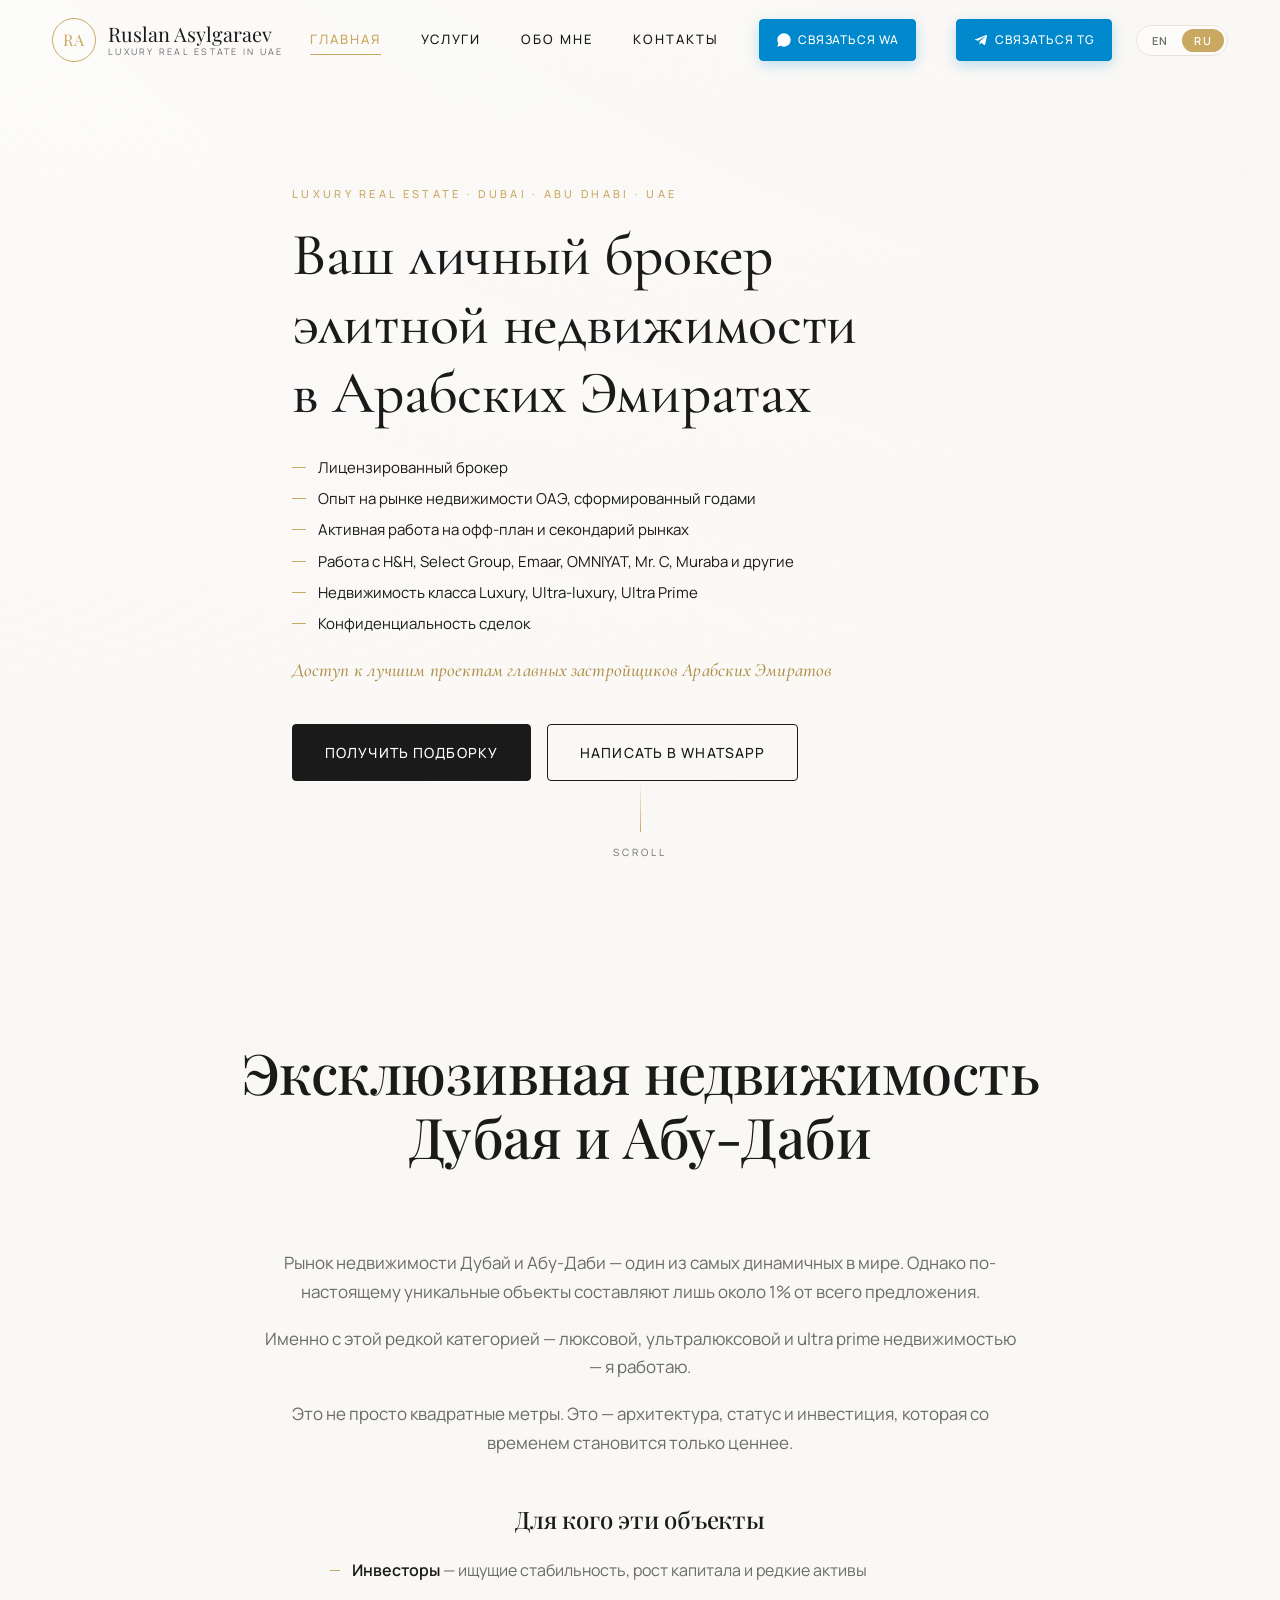
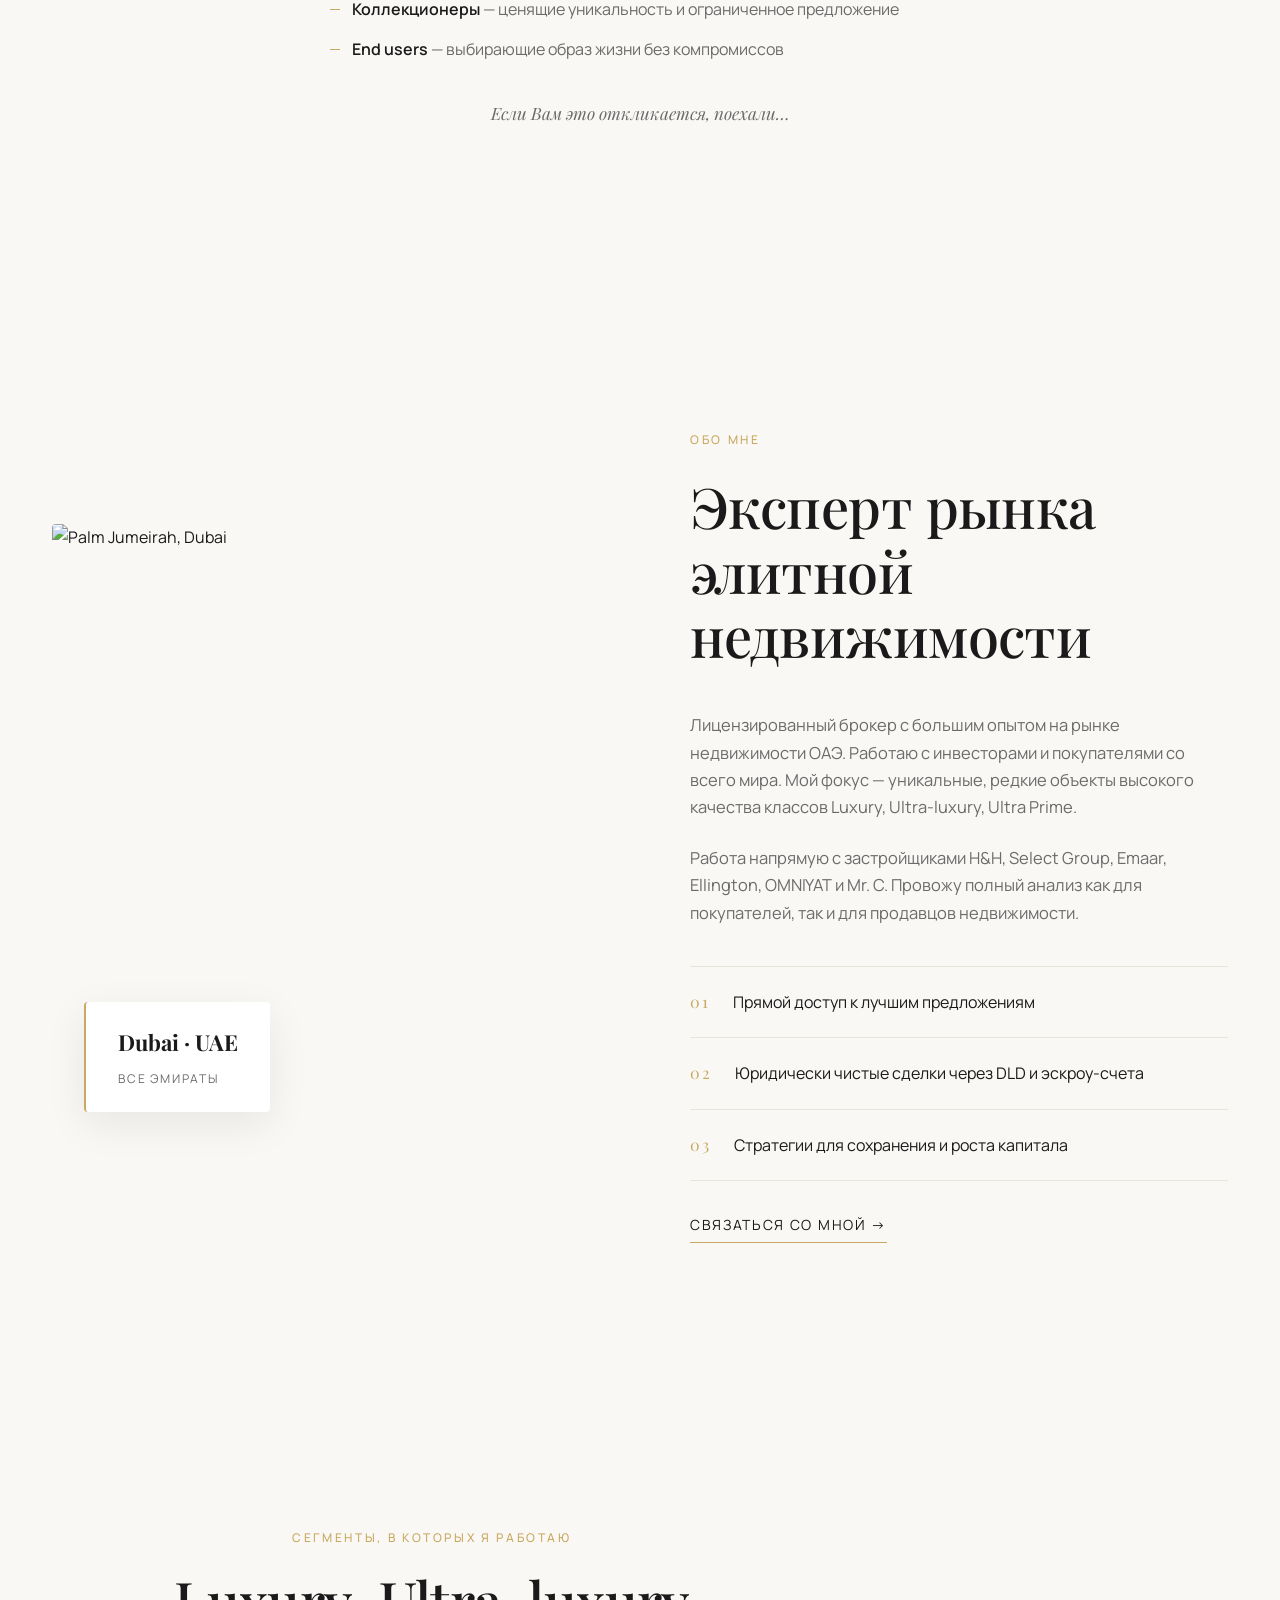
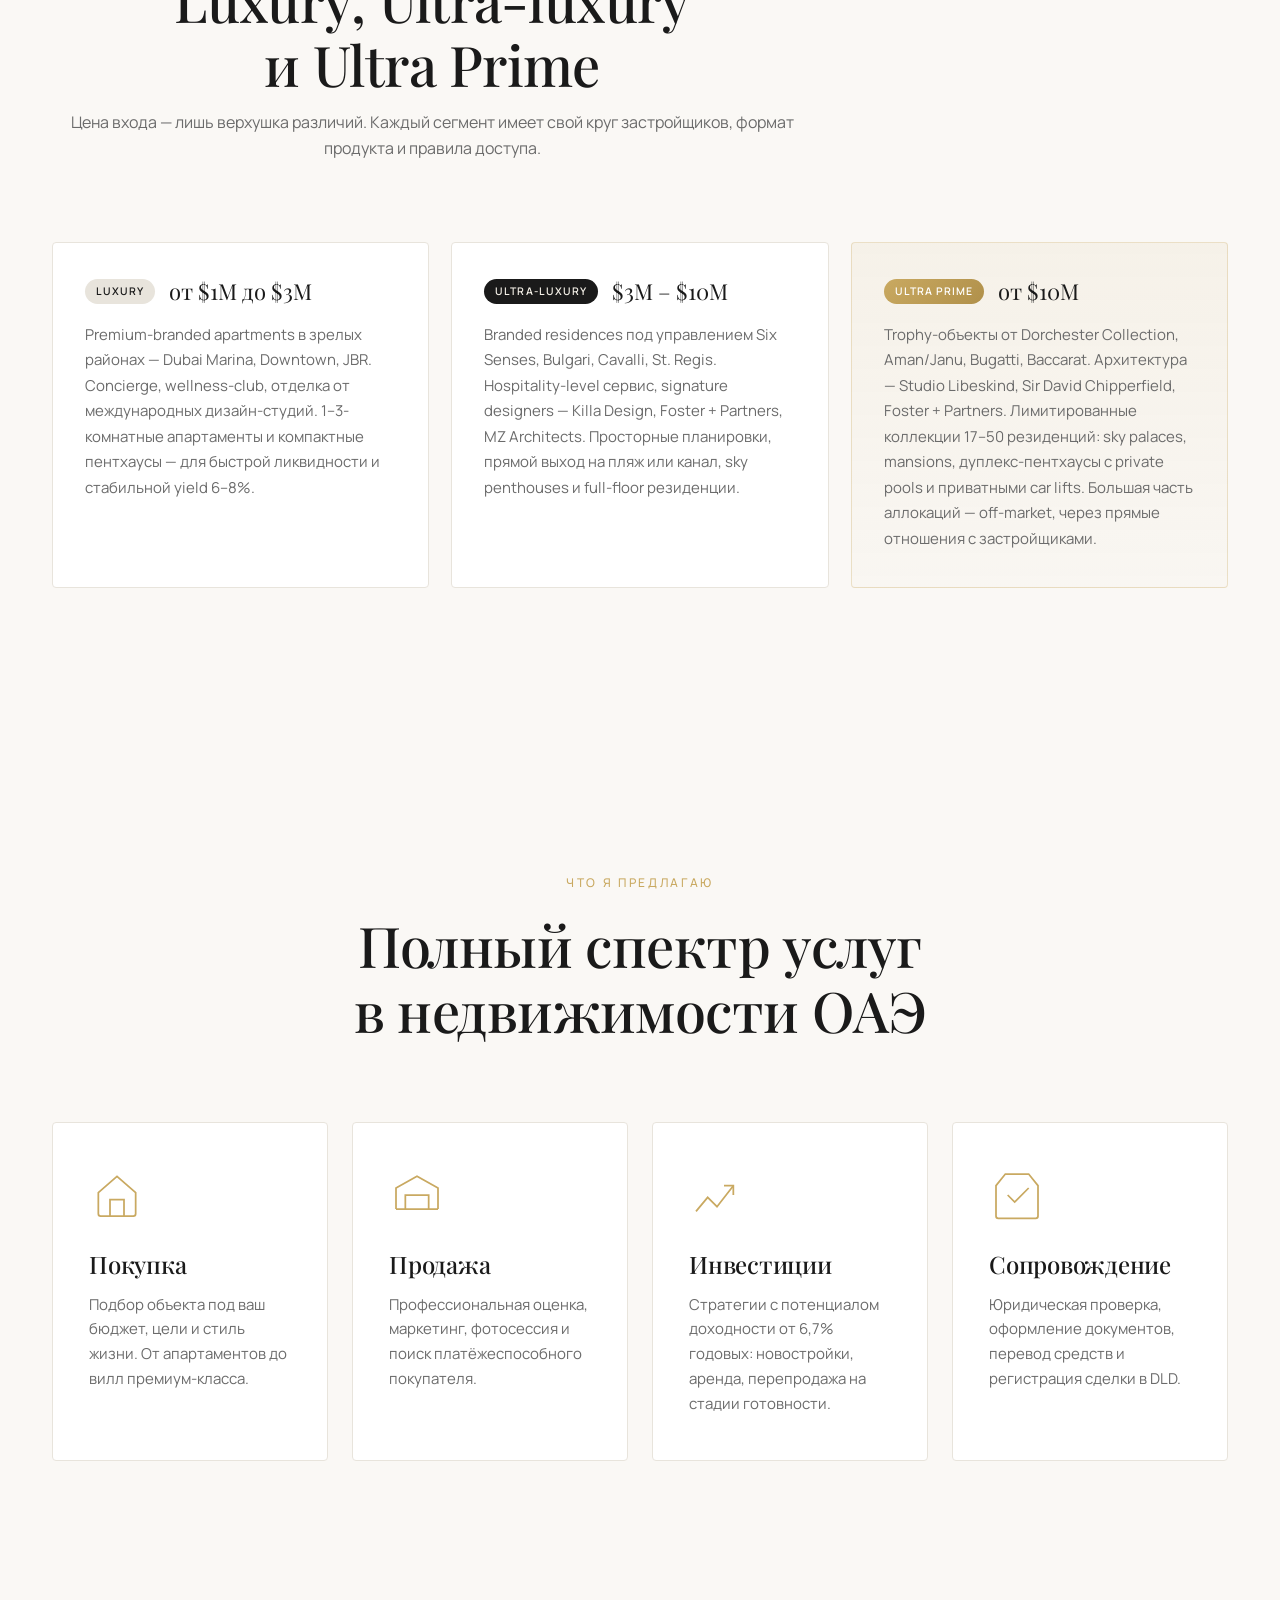
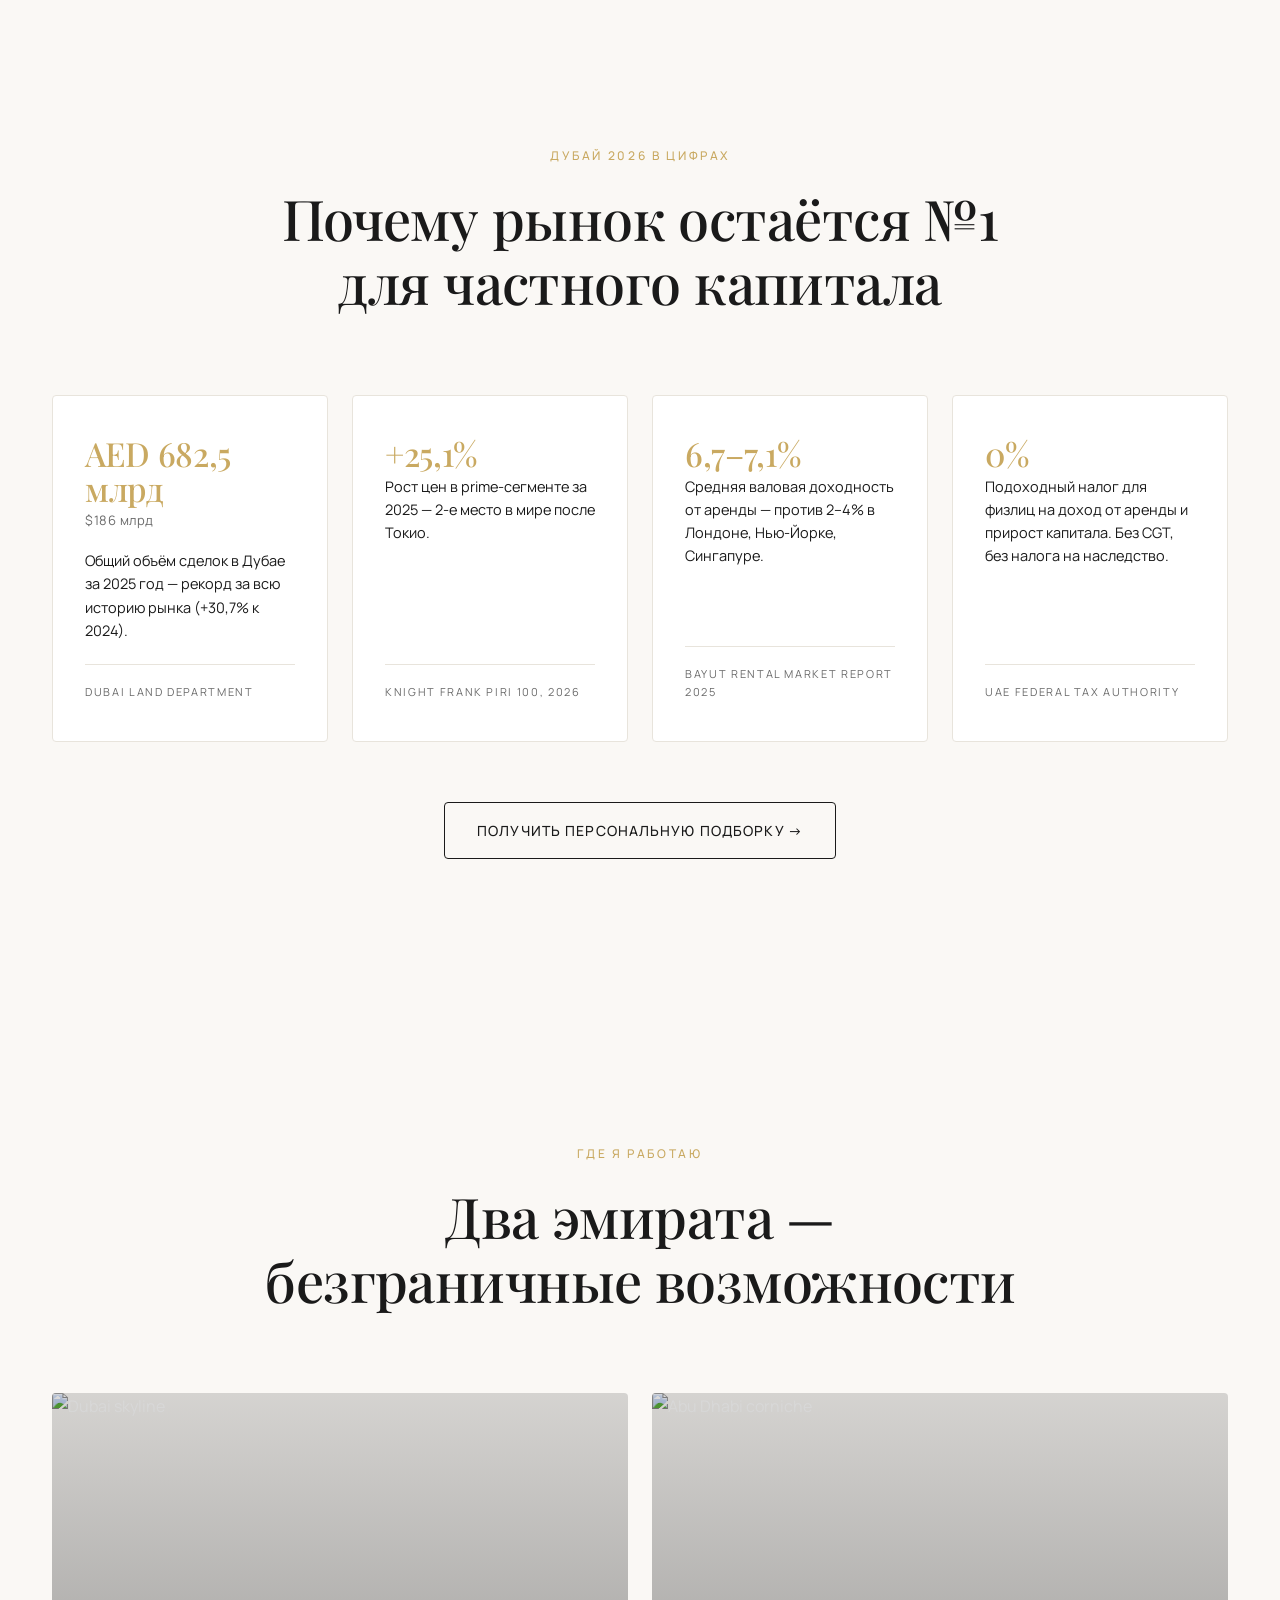
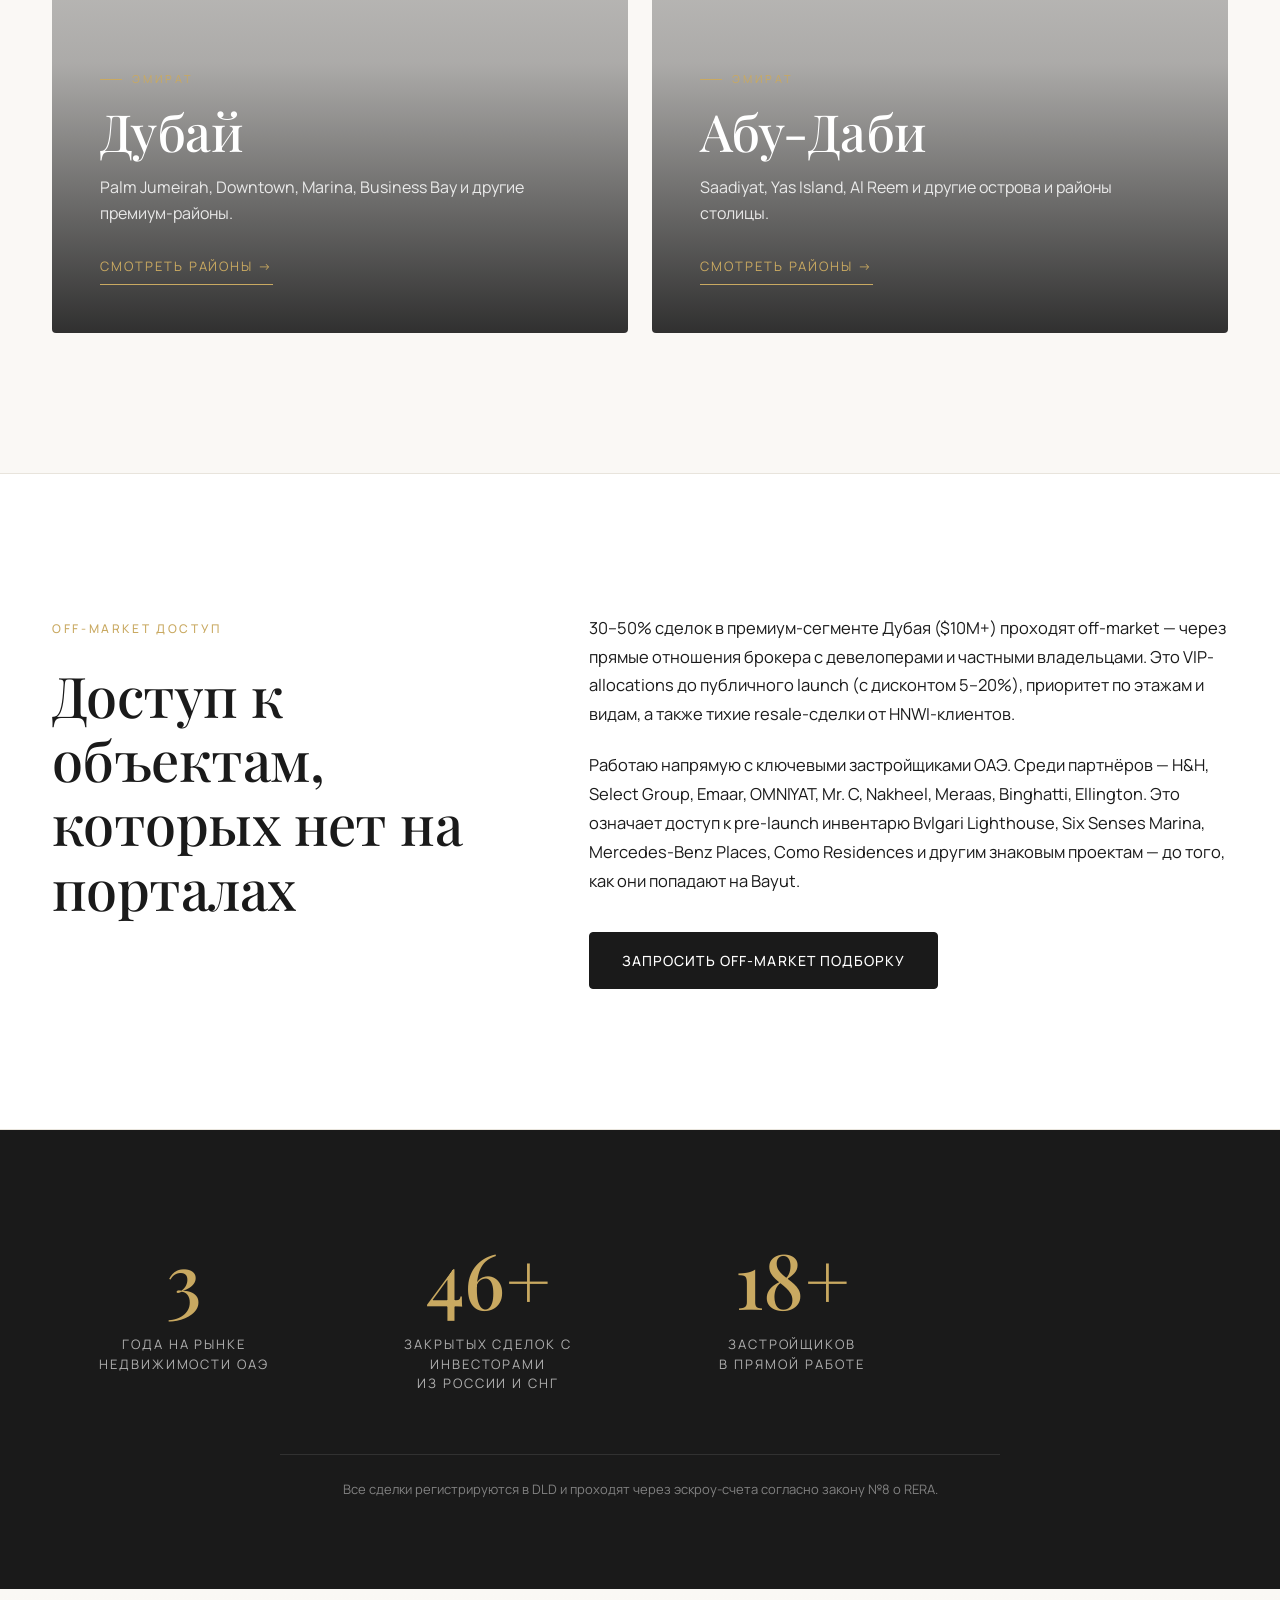
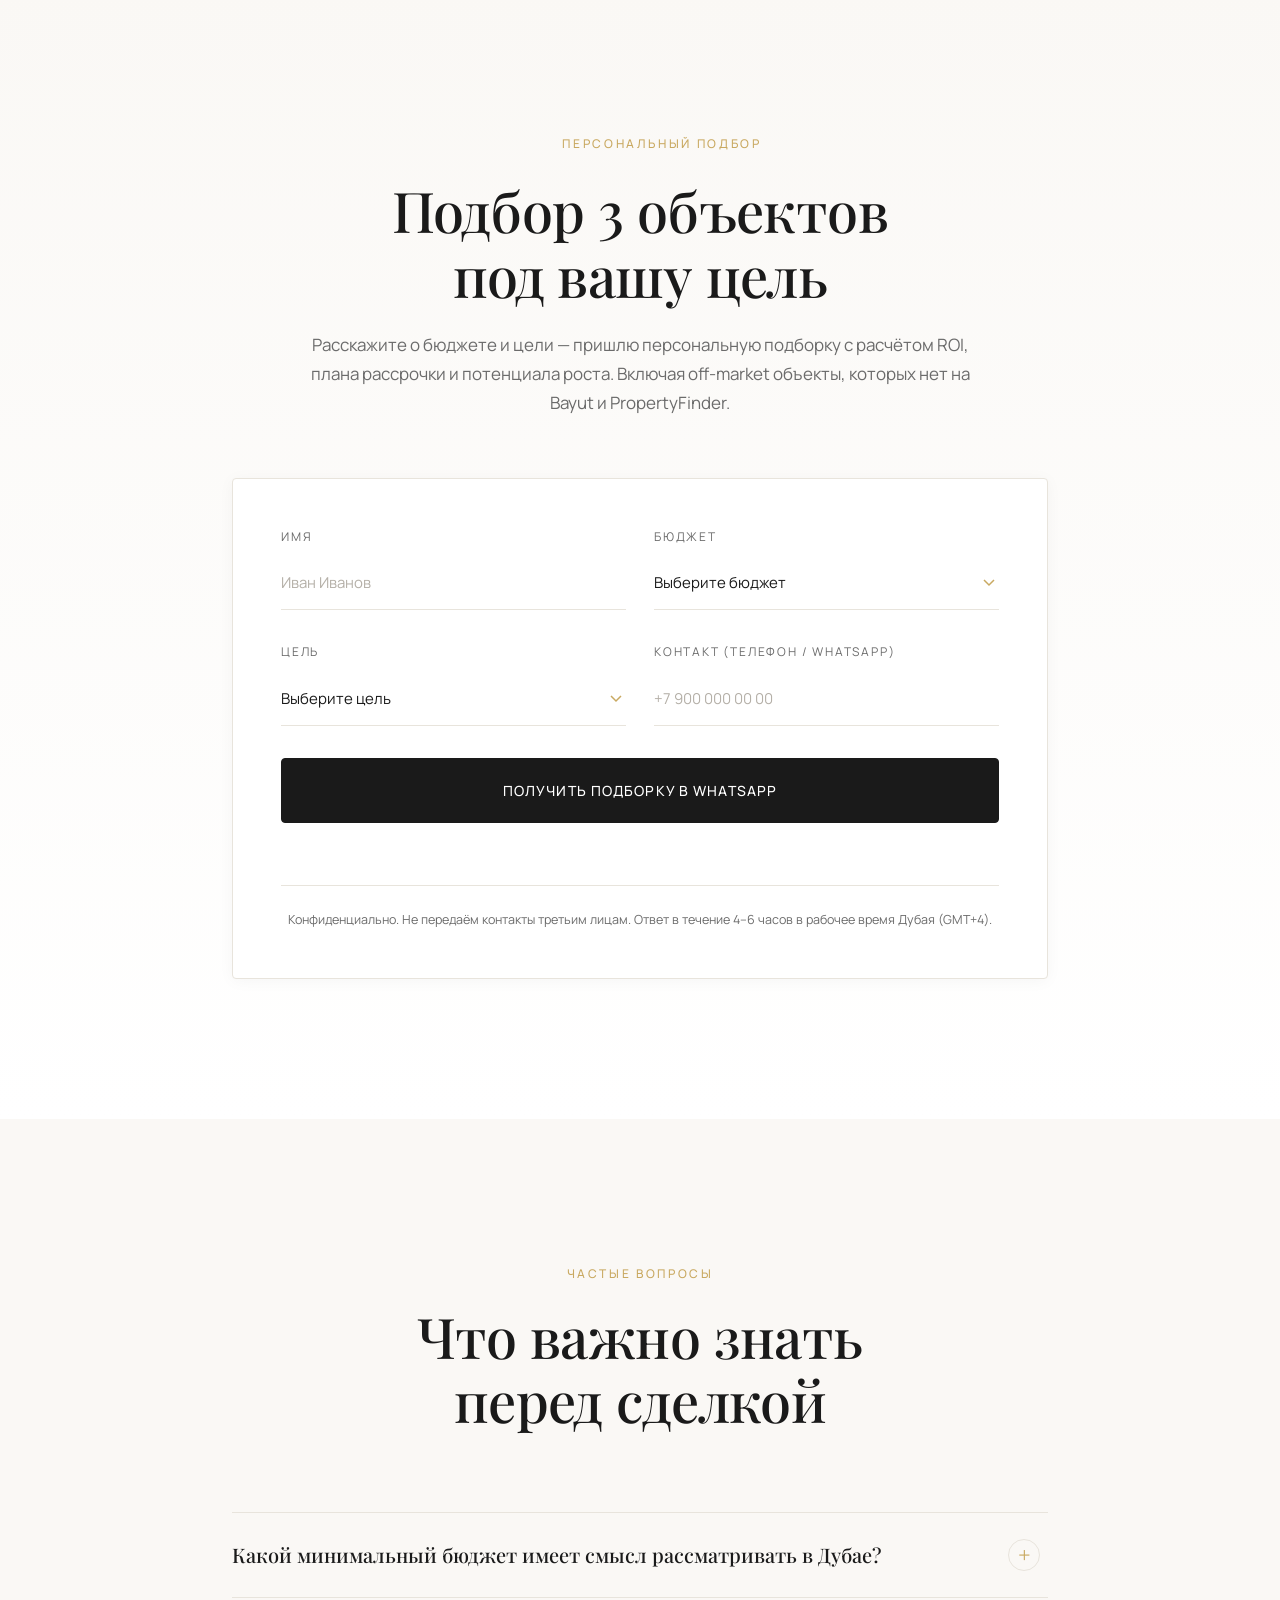
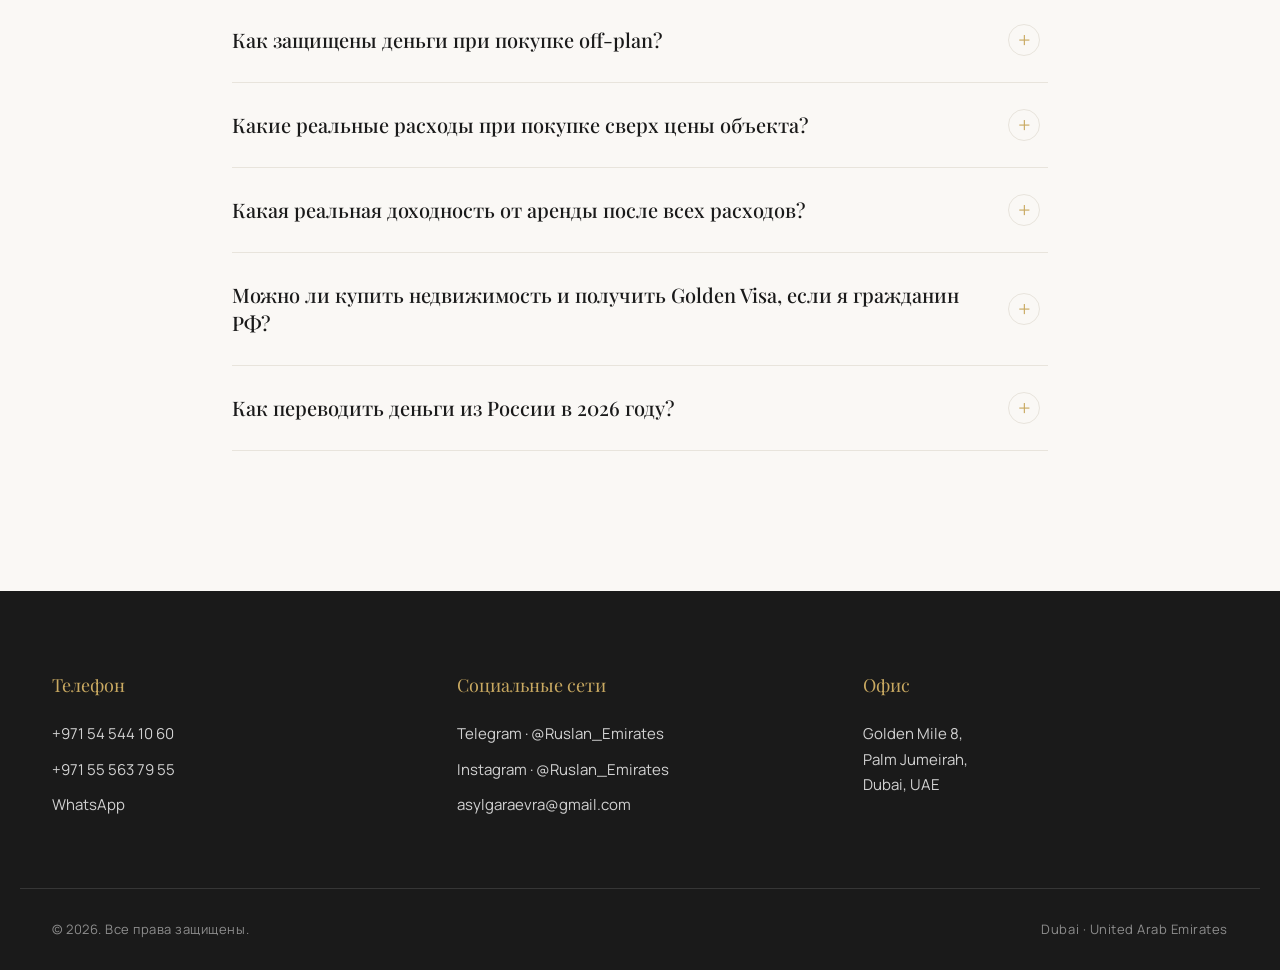
==== commit bab5e2ab: "Replace single green WhatsApp CTA in header with two blue buttons (WA + Telegram) on all pages Co-Au" ====
--- a/index.html
+++ b/index.html
@@ -166,7 +166,11 @@
             <a href="contacts.html" class="nav__link" data-i18n="nav.contacts">Контакты</a>
             <a href="https://wa.me/971545441060" class="btn btn--header-cta" target="_blank" rel="noopener" data-event="whatsapp_click" data-source="header">
                 <svg class="btn__icon" viewBox="0 0 24 24" fill="currentColor" aria-hidden="true"><path d="M17.47 14.38c-.3-.15-1.74-.86-2.01-.96-.27-.1-.46-.15-.66.15-.2.3-.76.96-.93 1.16-.17.2-.34.22-.64.07-.3-.15-1.25-.46-2.38-1.47-.88-.78-1.47-1.75-1.64-2.05-.17-.3-.02-.46.13-.61.13-.13.3-.34.46-.51.15-.17.2-.3.3-.51.1-.2.05-.38-.02-.53-.07-.15-.66-1.6-.91-2.18-.24-.57-.48-.49-.66-.5-.17-.01-.37-.01-.56-.01-.2 0-.51.07-.78.38-.27.3-1.02 1-1.02 2.45s1.05 2.85 1.2 3.05c.15.2 2.07 3.16 5.02 4.43.7.3 1.25.48 1.68.62.7.22 1.34.19 1.85.12.57-.08 1.74-.71 1.99-1.4.24-.69.24-1.28.17-1.4-.07-.12-.27-.2-.56-.34zM12 2.04c-5.5 0-9.96 4.46-9.96 9.96 0 1.76.46 3.48 1.34 5l-1.42 5.18 5.31-1.39c1.46.8 3.1 1.22 4.74 1.22h.01c5.5 0 9.96-4.46 9.96-9.96 0-2.66-1.04-5.16-2.92-7.04C17.16 3.08 14.66 2.04 12 2.04z"/></svg>
-                <span data-i18n="header.cta">Связаться с брокером</span>
+                <span data-i18n="header.ctaWA">Связаться WA</span>
+            </a>
+            <a href="https://t.me/Ruslan_Emirates" class="btn btn--header-cta" target="_blank" rel="noopener" data-event="telegram_click" data-source="header">
+                <svg class="btn__icon" viewBox="0 0 24 24" fill="currentColor" aria-hidden="true"><path d="M9.78 18.65l.28-4.23 7.68-6.92c.34-.31-.07-.46-.52-.19L7.74 13.3 3.64 12c-.88-.25-.89-.86.2-1.3l15.97-6.16c.73-.33 1.43.18 1.15 1.3l-2.72 12.81c-.19.91-.74 1.13-1.5.71L12.6 16.3l-1.99 1.93c-.23.23-.42.42-.83.42z"/></svg>
+                <span data-i18n="header.ctaTG">Связаться TG</span>
             </a>
         </nav>
         <div class="lang-switch" role="group" aria-label="Language">
--- a/style.css
+++ b/style.css
@@ -156,17 +156,18 @@
 }
 
 .btn--header-cta {
-    background: #25D366;
+    background: #0088cc;
     color: #fff;
-    border-color: #25D366;
-    padding: 12px 22px;
+    border-color: #0088cc;
+    padding: 10px 16px;
     font-size: 12px;
-    box-shadow: 0 6px 20px rgba(37, 211, 102, .25);
+    gap: 6px;
+    box-shadow: 0 4px 14px rgba(0, 136, 204, .25);
 }
 .btn--header-cta:hover {
-    background: #1FB955;
-    border-color: #1FB955;
-    box-shadow: 0 8px 24px rgba(37, 211, 102, .35);
+    background: #006fa3;
+    border-color: #006fa3;
+    box-shadow: 0 6px 18px rgba(0, 136, 204, .35);
     transform: translateY(-1px);
 }
 
@@ -642,6 +643,10 @@
     letter-spacing: .15em;
     text-transform: uppercase;
     color: var(--muted);
+}
+
+.about__text .section__title {
+    margin-bottom: 44px;
 }
 
 .about__text p {
@@ -1888,9 +1893,8 @@
     .direction { gap: 40px; }
     .process__steps { grid-template-columns: repeat(2, 1fr); }
     .nav { gap: 24px; }
-    .btn--header-cta { padding: 10px 16px; font-size: 11px; }
+    .btn--header-cta { padding: 10px 12px; font-size: 11px; gap: 0; }
     .btn--header-cta span { display: none; }
-    .btn--header-cta::after { content: 'Написать'; }
     .districts__grid { grid-template-columns: repeat(2, 1fr); }
     .city { height: 460px; }
     .why-dubai__grid { grid-template-columns: repeat(2, 1fr); }
@@ -1938,9 +1942,9 @@
     .btn--header-cta {
         padding: 16px 24px;
         font-size: 13px;
+        gap: 8px;
     }
     .btn--header-cta span { display: inline; }
-    .btn--header-cta::after { content: none; }
 
     .burger { display: flex; }
 
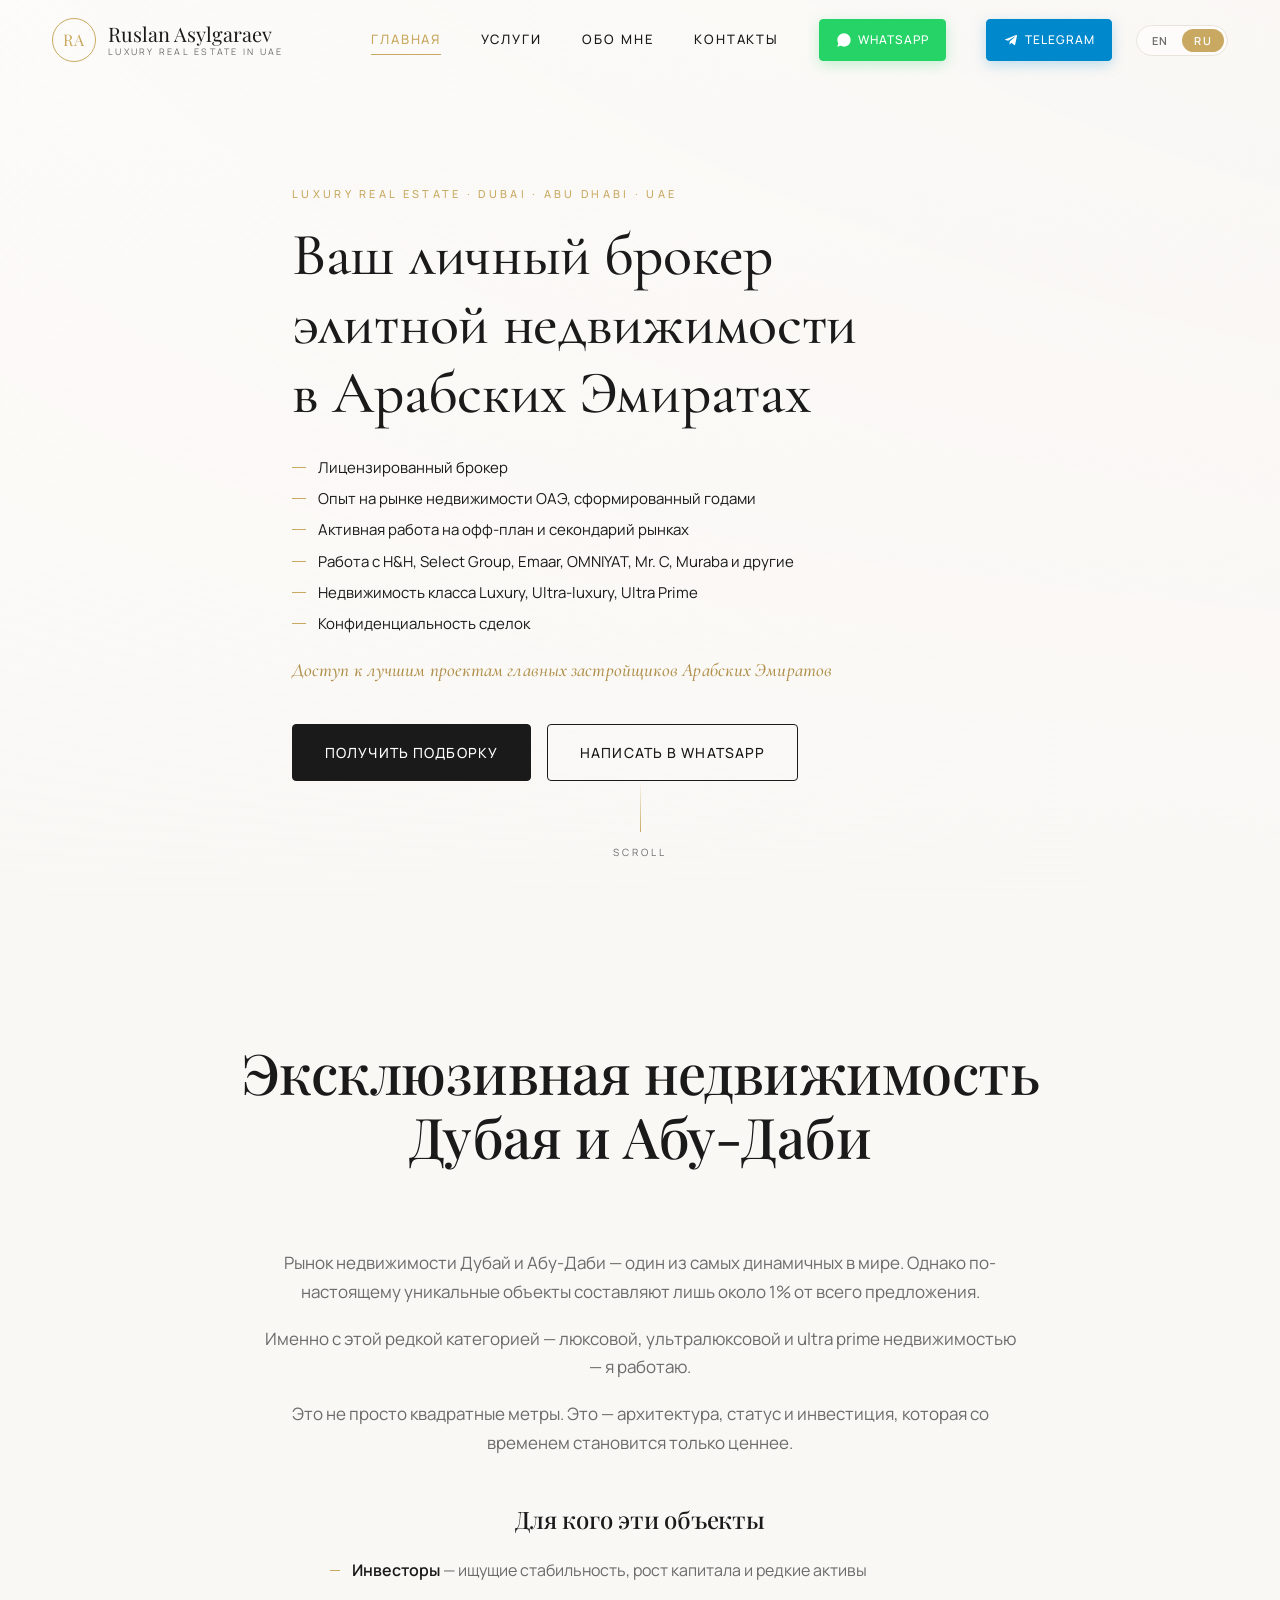
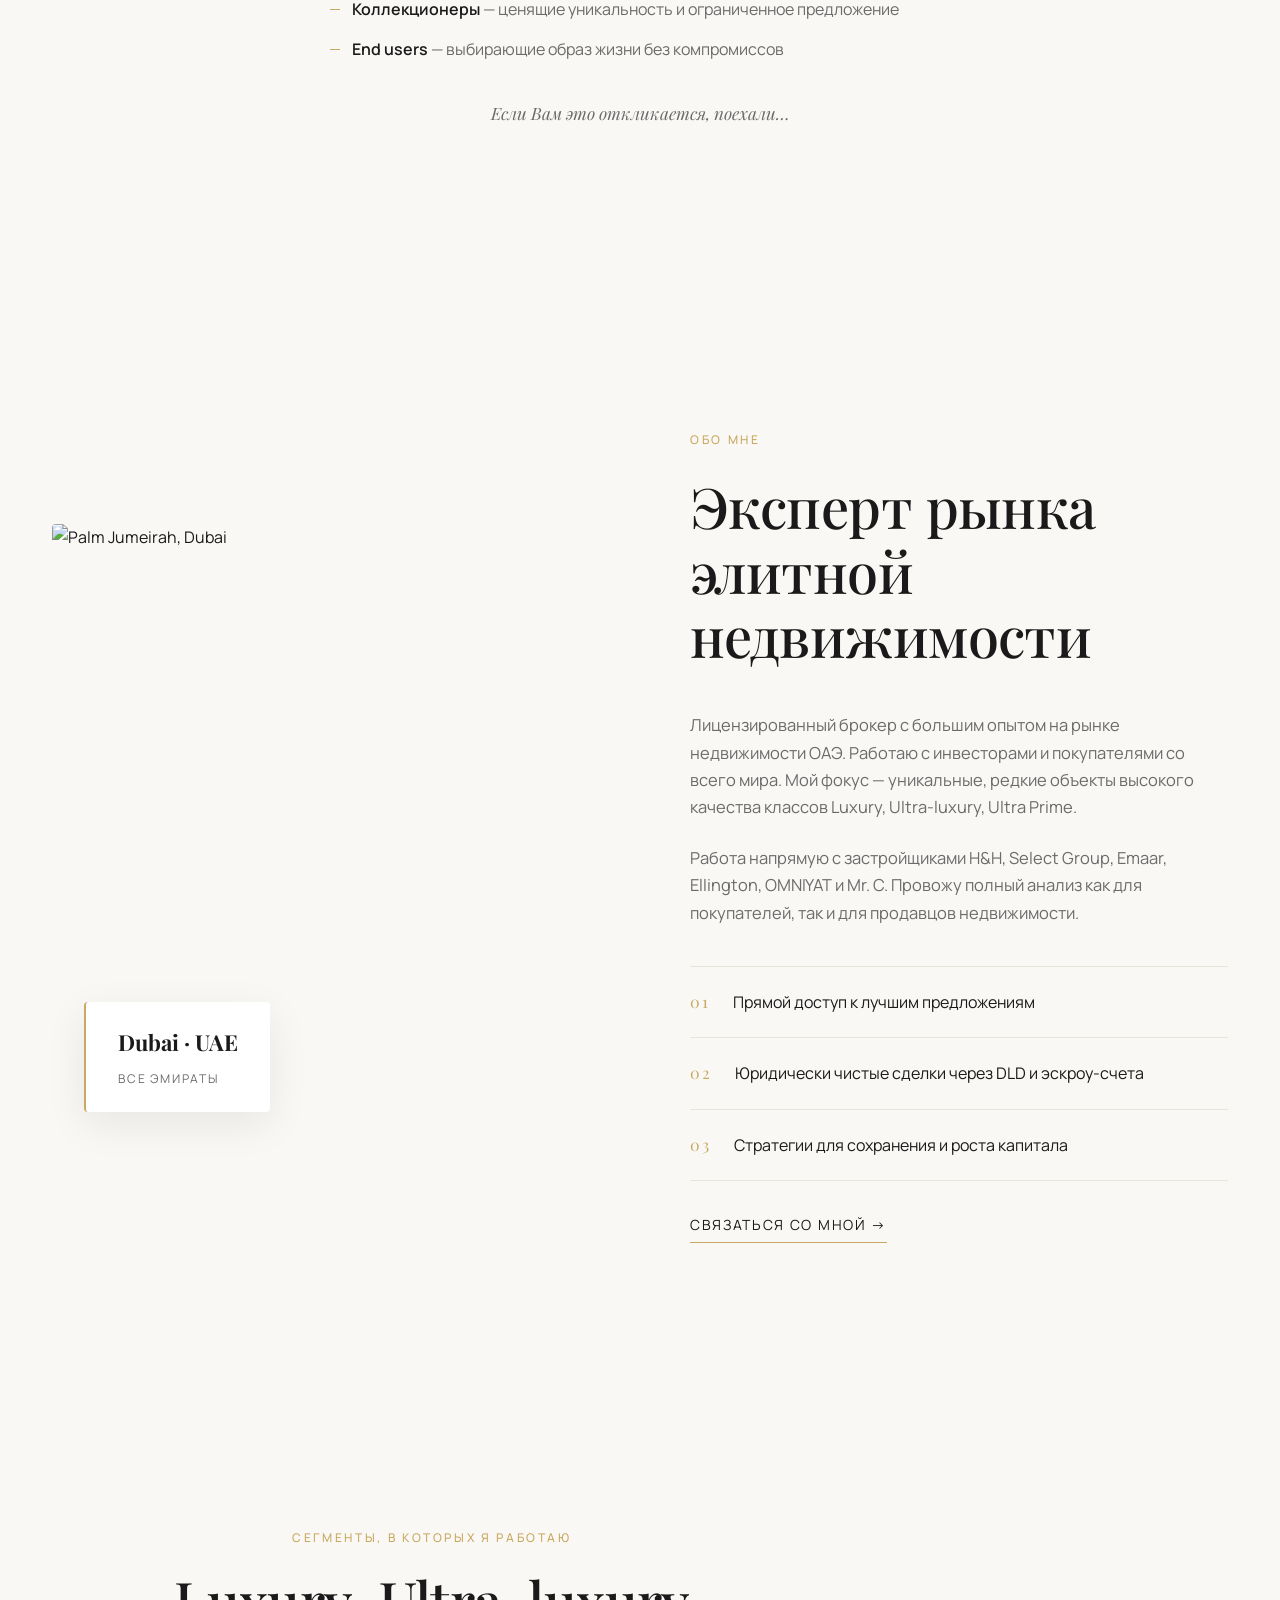
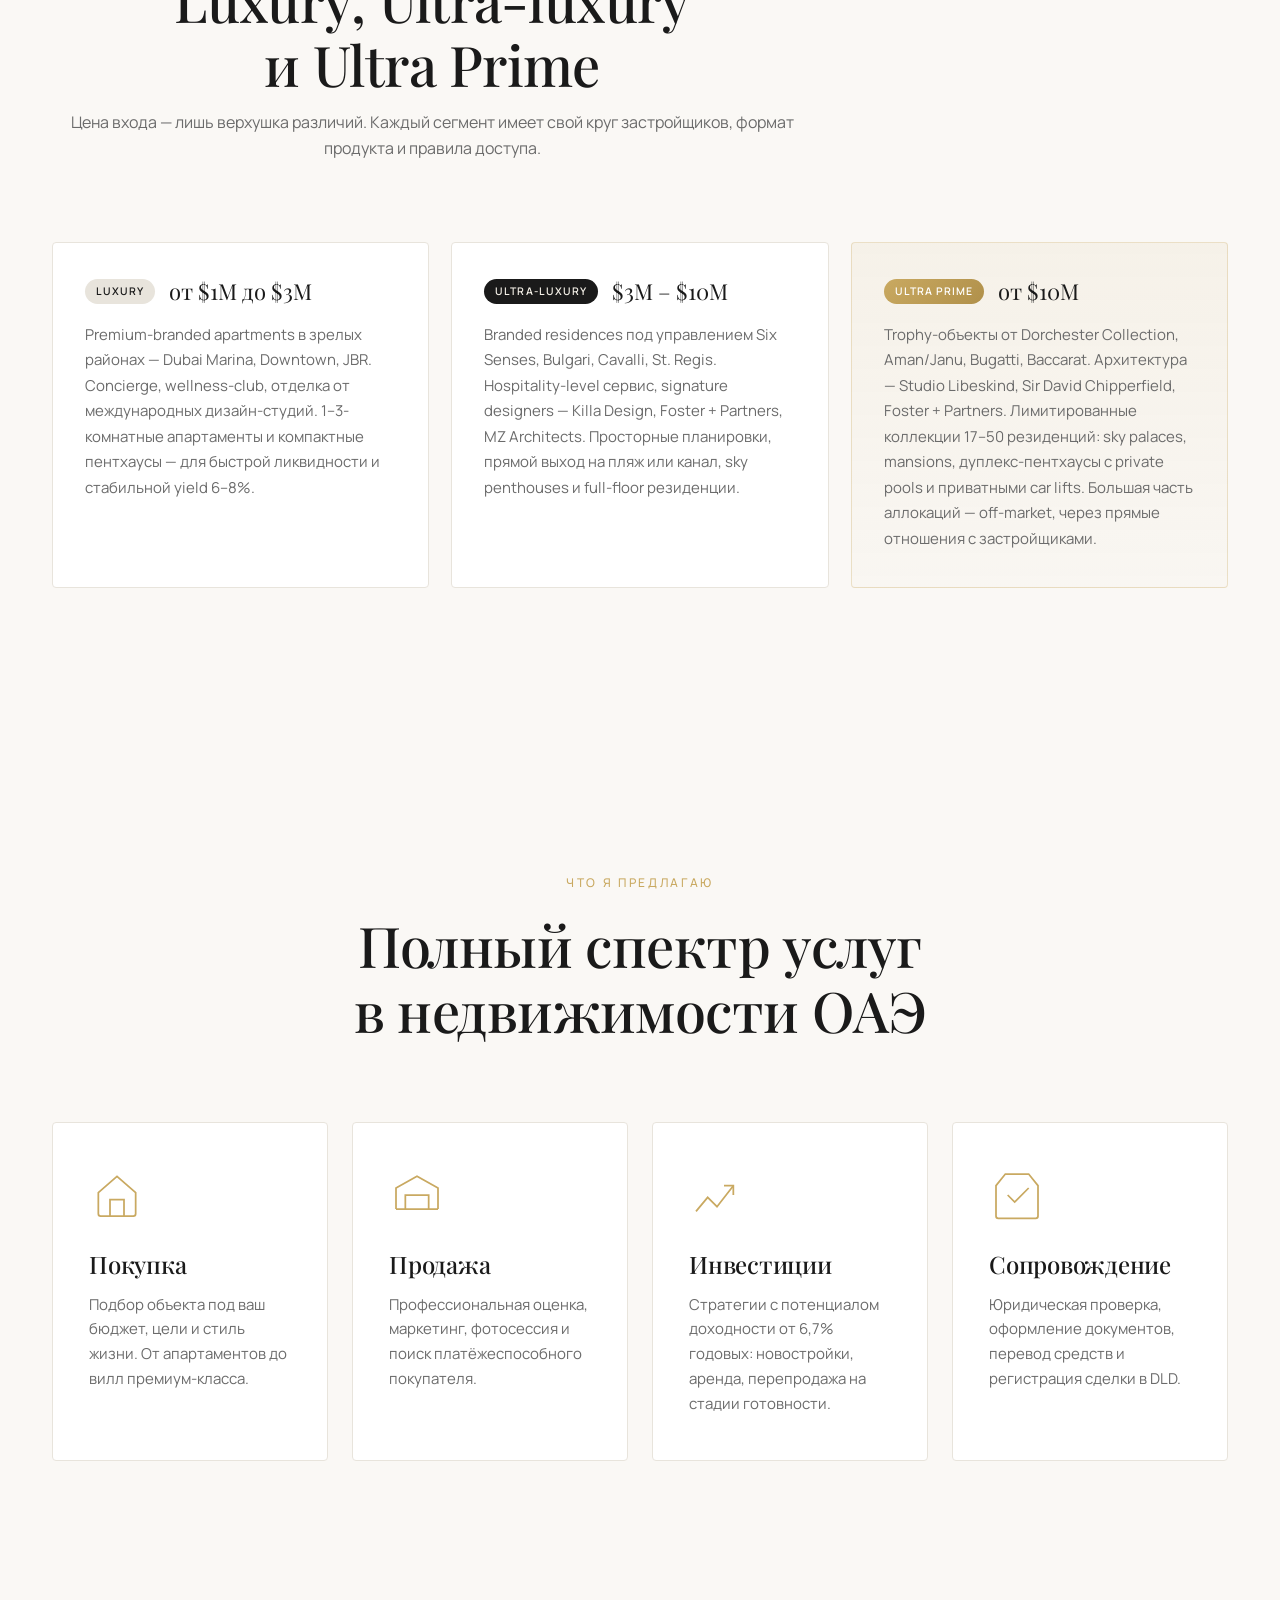
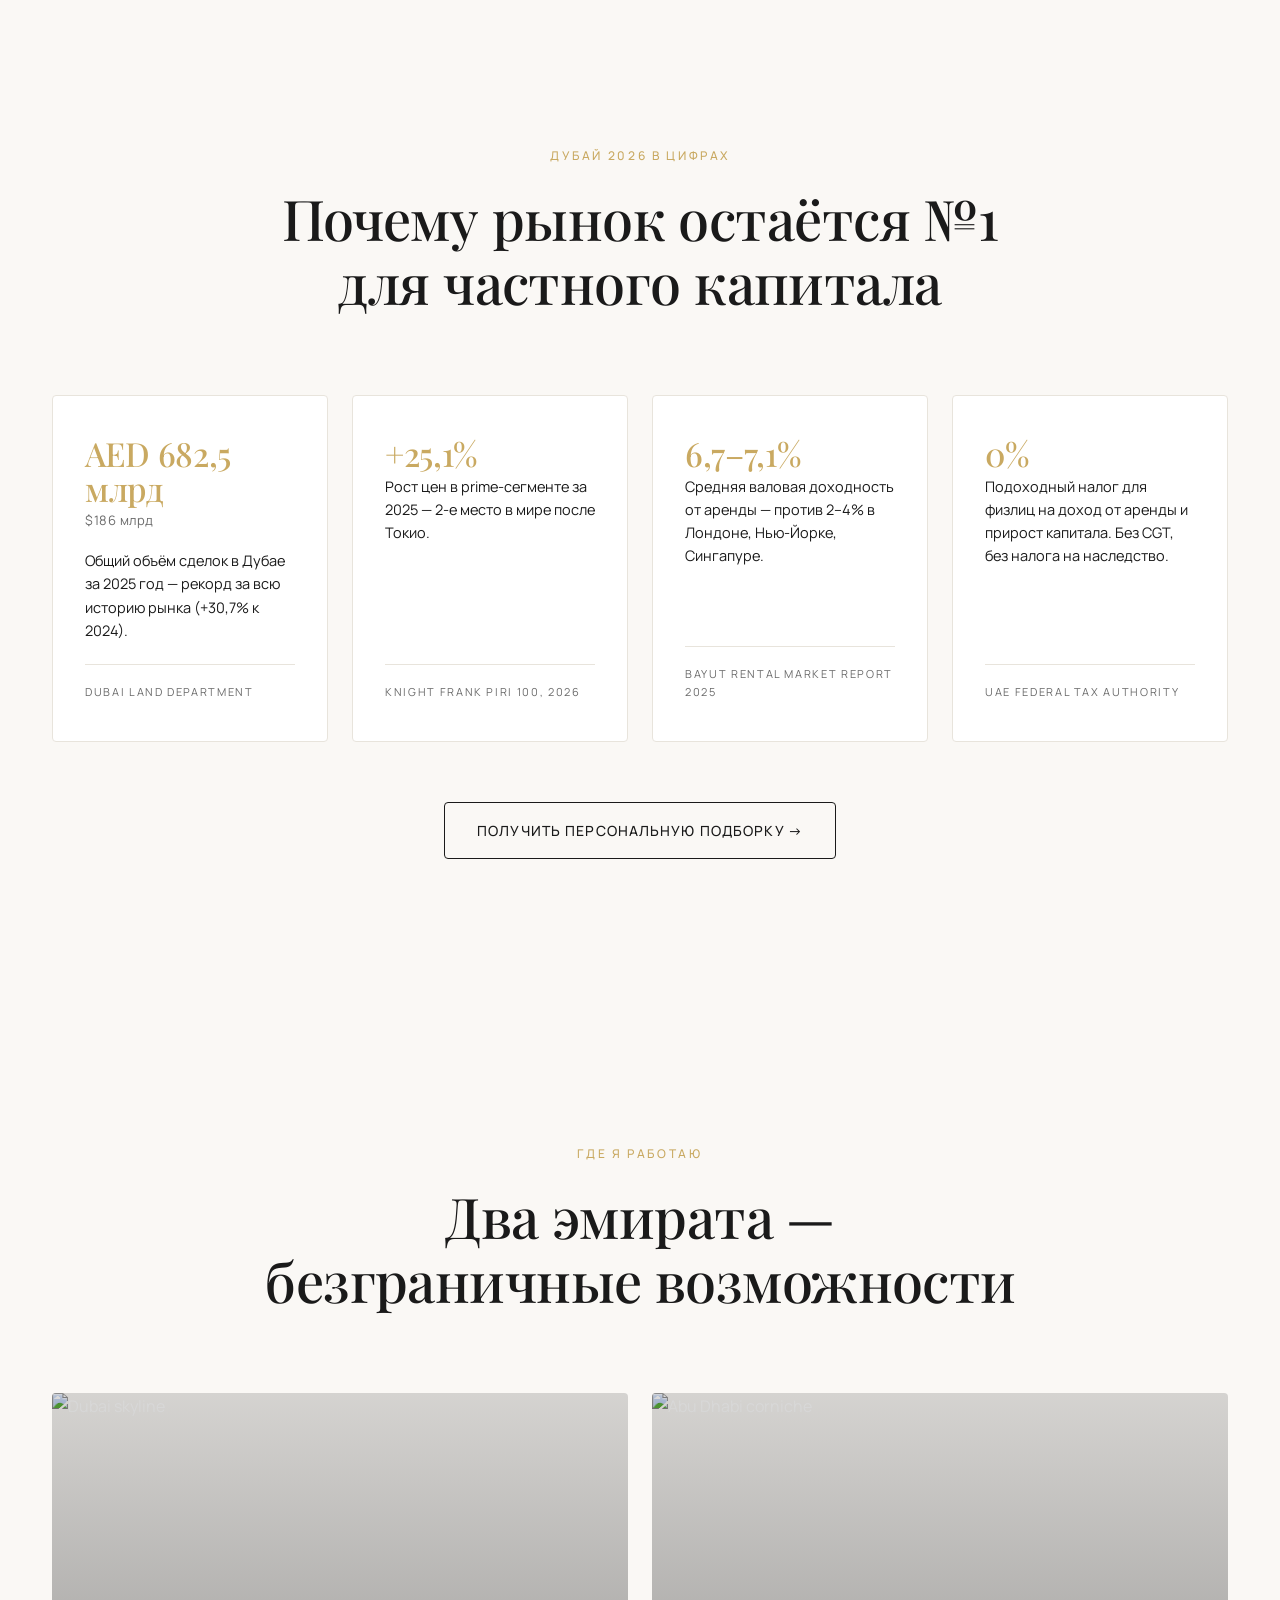
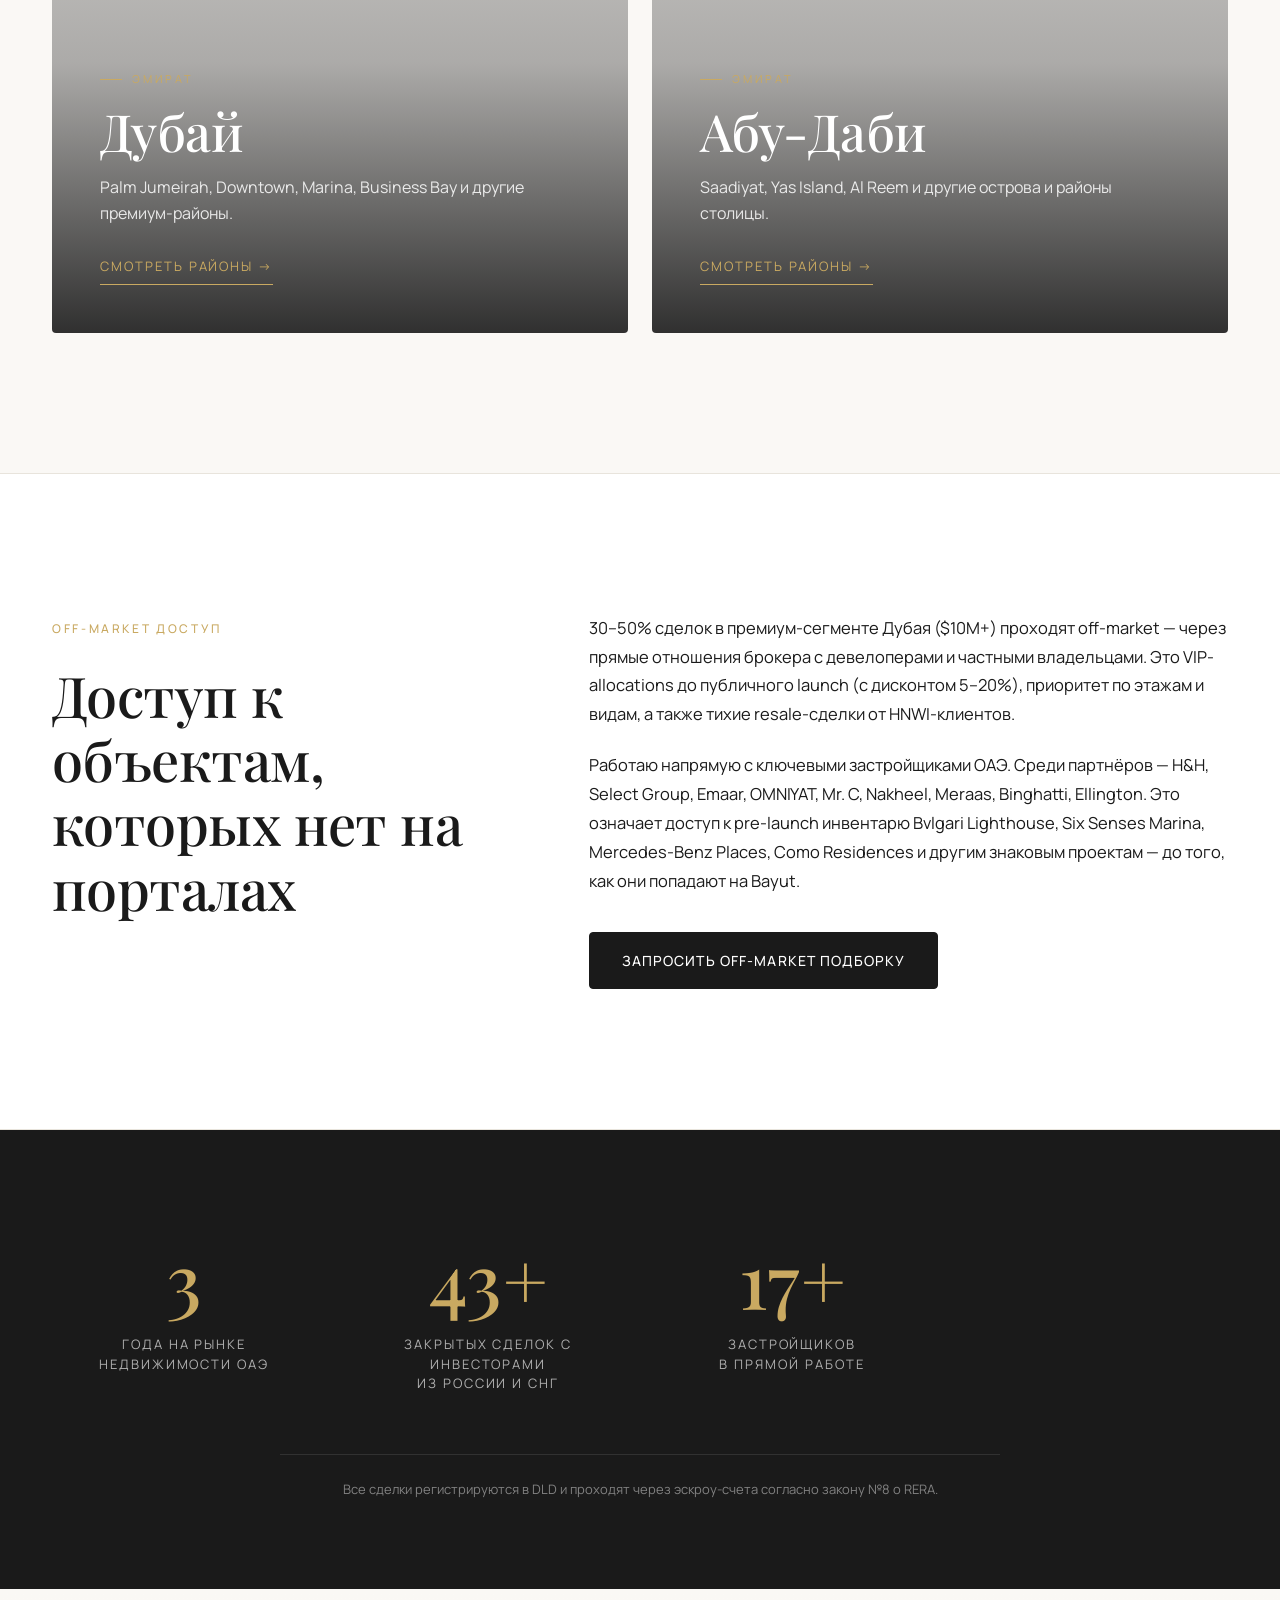
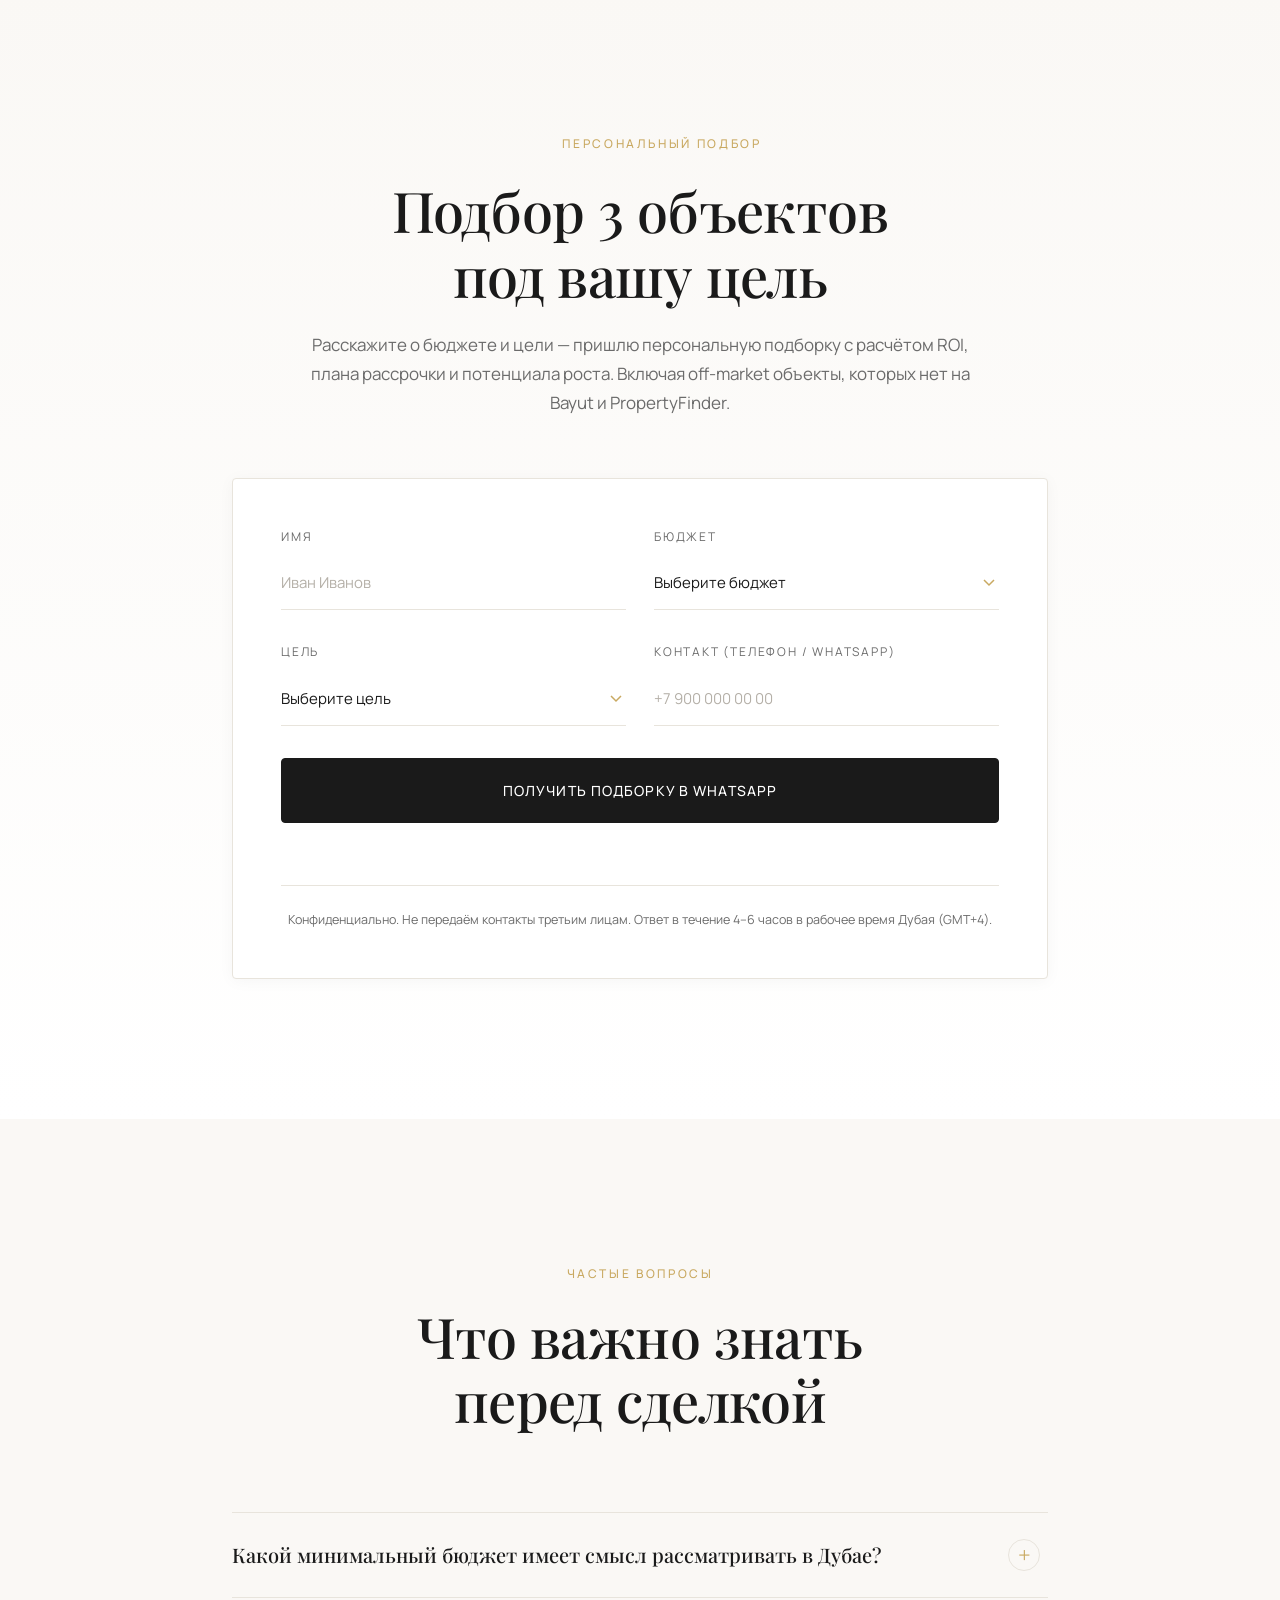
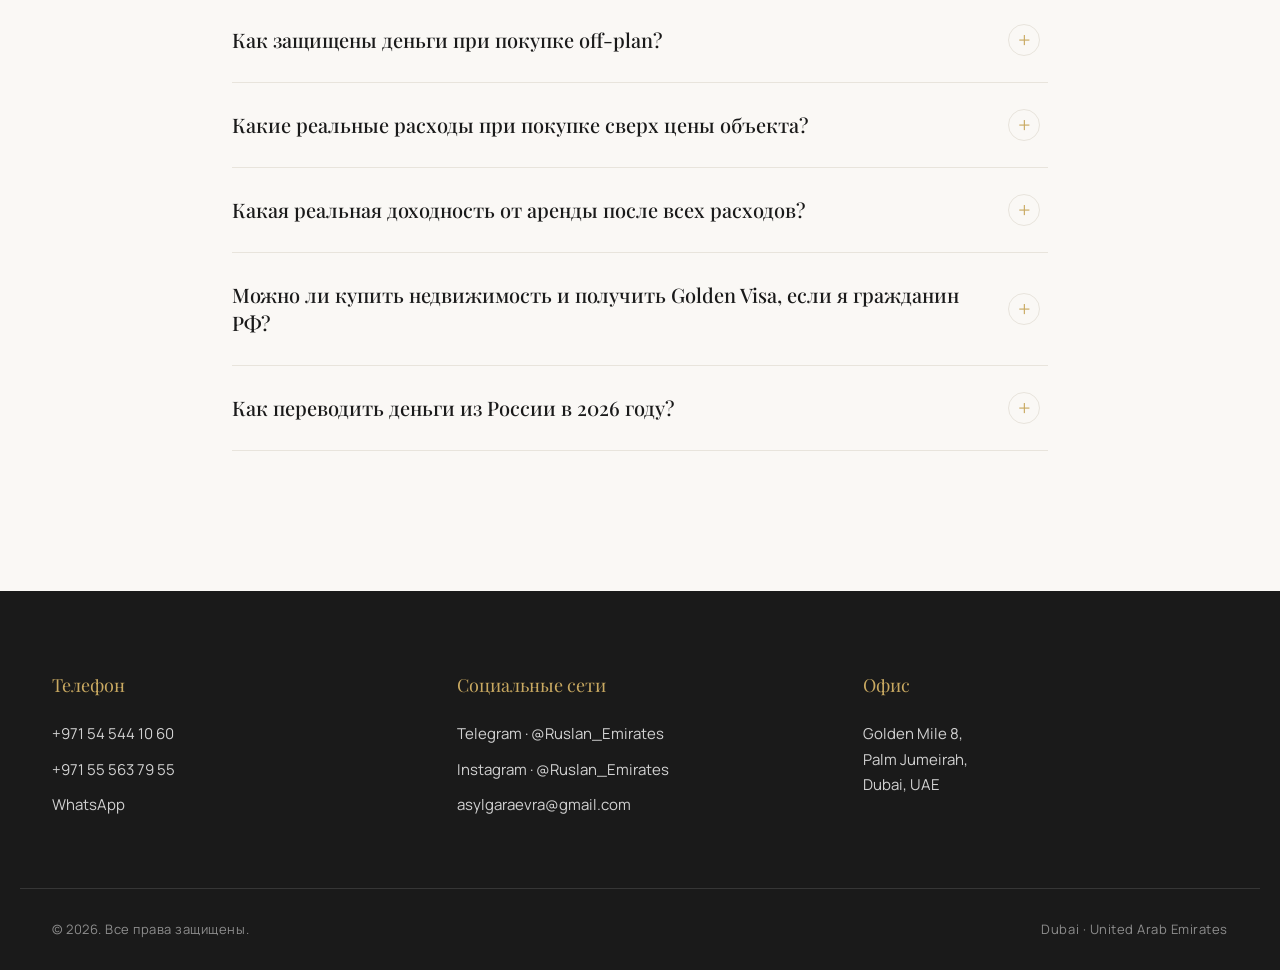
==== commit abf33ddc: "Header CTAs: green WhatsApp + blue Telegram, simplify labels to brand names Co-Authored-By: Claude O" ====
--- a/index.html
+++ b/index.html
@@ -166,11 +166,11 @@
             <a href="contacts.html" class="nav__link" data-i18n="nav.contacts">Контакты</a>
             <a href="https://wa.me/971545441060" class="btn btn--header-cta" target="_blank" rel="noopener" data-event="whatsapp_click" data-source="header">
                 <svg class="btn__icon" viewBox="0 0 24 24" fill="currentColor" aria-hidden="true"><path d="M17.47 14.38c-.3-.15-1.74-.86-2.01-.96-.27-.1-.46-.15-.66.15-.2.3-.76.96-.93 1.16-.17.2-.34.22-.64.07-.3-.15-1.25-.46-2.38-1.47-.88-.78-1.47-1.75-1.64-2.05-.17-.3-.02-.46.13-.61.13-.13.3-.34.46-.51.15-.17.2-.3.3-.51.1-.2.05-.38-.02-.53-.07-.15-.66-1.6-.91-2.18-.24-.57-.48-.49-.66-.5-.17-.01-.37-.01-.56-.01-.2 0-.51.07-.78.38-.27.3-1.02 1-1.02 2.45s1.05 2.85 1.2 3.05c.15.2 2.07 3.16 5.02 4.43.7.3 1.25.48 1.68.62.7.22 1.34.19 1.85.12.57-.08 1.74-.71 1.99-1.4.24-.69.24-1.28.17-1.4-.07-.12-.27-.2-.56-.34zM12 2.04c-5.5 0-9.96 4.46-9.96 9.96 0 1.76.46 3.48 1.34 5l-1.42 5.18 5.31-1.39c1.46.8 3.1 1.22 4.74 1.22h.01c5.5 0 9.96-4.46 9.96-9.96 0-2.66-1.04-5.16-2.92-7.04C17.16 3.08 14.66 2.04 12 2.04z"/></svg>
-                <span data-i18n="header.ctaWA">Связаться WA</span>
+                <span data-i18n="header.ctaWA">WhatsApp</span>
             </a>
-            <a href="https://t.me/Ruslan_Emirates" class="btn btn--header-cta" target="_blank" rel="noopener" data-event="telegram_click" data-source="header">
+            <a href="https://t.me/Ruslan_Emirates" class="btn btn--header-cta btn--tg" target="_blank" rel="noopener" data-event="telegram_click" data-source="header">
                 <svg class="btn__icon" viewBox="0 0 24 24" fill="currentColor" aria-hidden="true"><path d="M9.78 18.65l.28-4.23 7.68-6.92c.34-.31-.07-.46-.52-.19L7.74 13.3 3.64 12c-.88-.25-.89-.86.2-1.3l15.97-6.16c.73-.33 1.43.18 1.15 1.3l-2.72 12.81c-.19.91-.74 1.13-1.5.71L12.6 16.3l-1.99 1.93c-.23.23-.42.42-.83.42z"/></svg>
-                <span data-i18n="header.ctaTG">Связаться TG</span>
+                <span data-i18n="header.ctaTG">Telegram</span>
             </a>
         </nav>
         <div class="lang-switch" role="group" aria-label="Language">
--- a/style.css
+++ b/style.css
@@ -156,19 +156,30 @@
 }
 
 .btn--header-cta {
-    background: #0088cc;
+    background: #25D366;
     color: #fff;
-    border-color: #0088cc;
+    border-color: #25D366;
     padding: 10px 16px;
     font-size: 12px;
     gap: 6px;
+    box-shadow: 0 4px 14px rgba(37, 211, 102, .25);
+}
+.btn--header-cta:hover {
+    background: #1FB955;
+    border-color: #1FB955;
+    box-shadow: 0 6px 18px rgba(37, 211, 102, .35);
+    transform: translateY(-1px);
+}
+
+.btn--header-cta.btn--tg {
+    background: #0088cc;
+    border-color: #0088cc;
     box-shadow: 0 4px 14px rgba(0, 136, 204, .25);
 }
-.btn--header-cta:hover {
+.btn--header-cta.btn--tg:hover {
     background: #006fa3;
     border-color: #006fa3;
     box-shadow: 0 6px 18px rgba(0, 136, 204, .35);
-    transform: translateY(-1px);
 }
 
 .btn__icon {
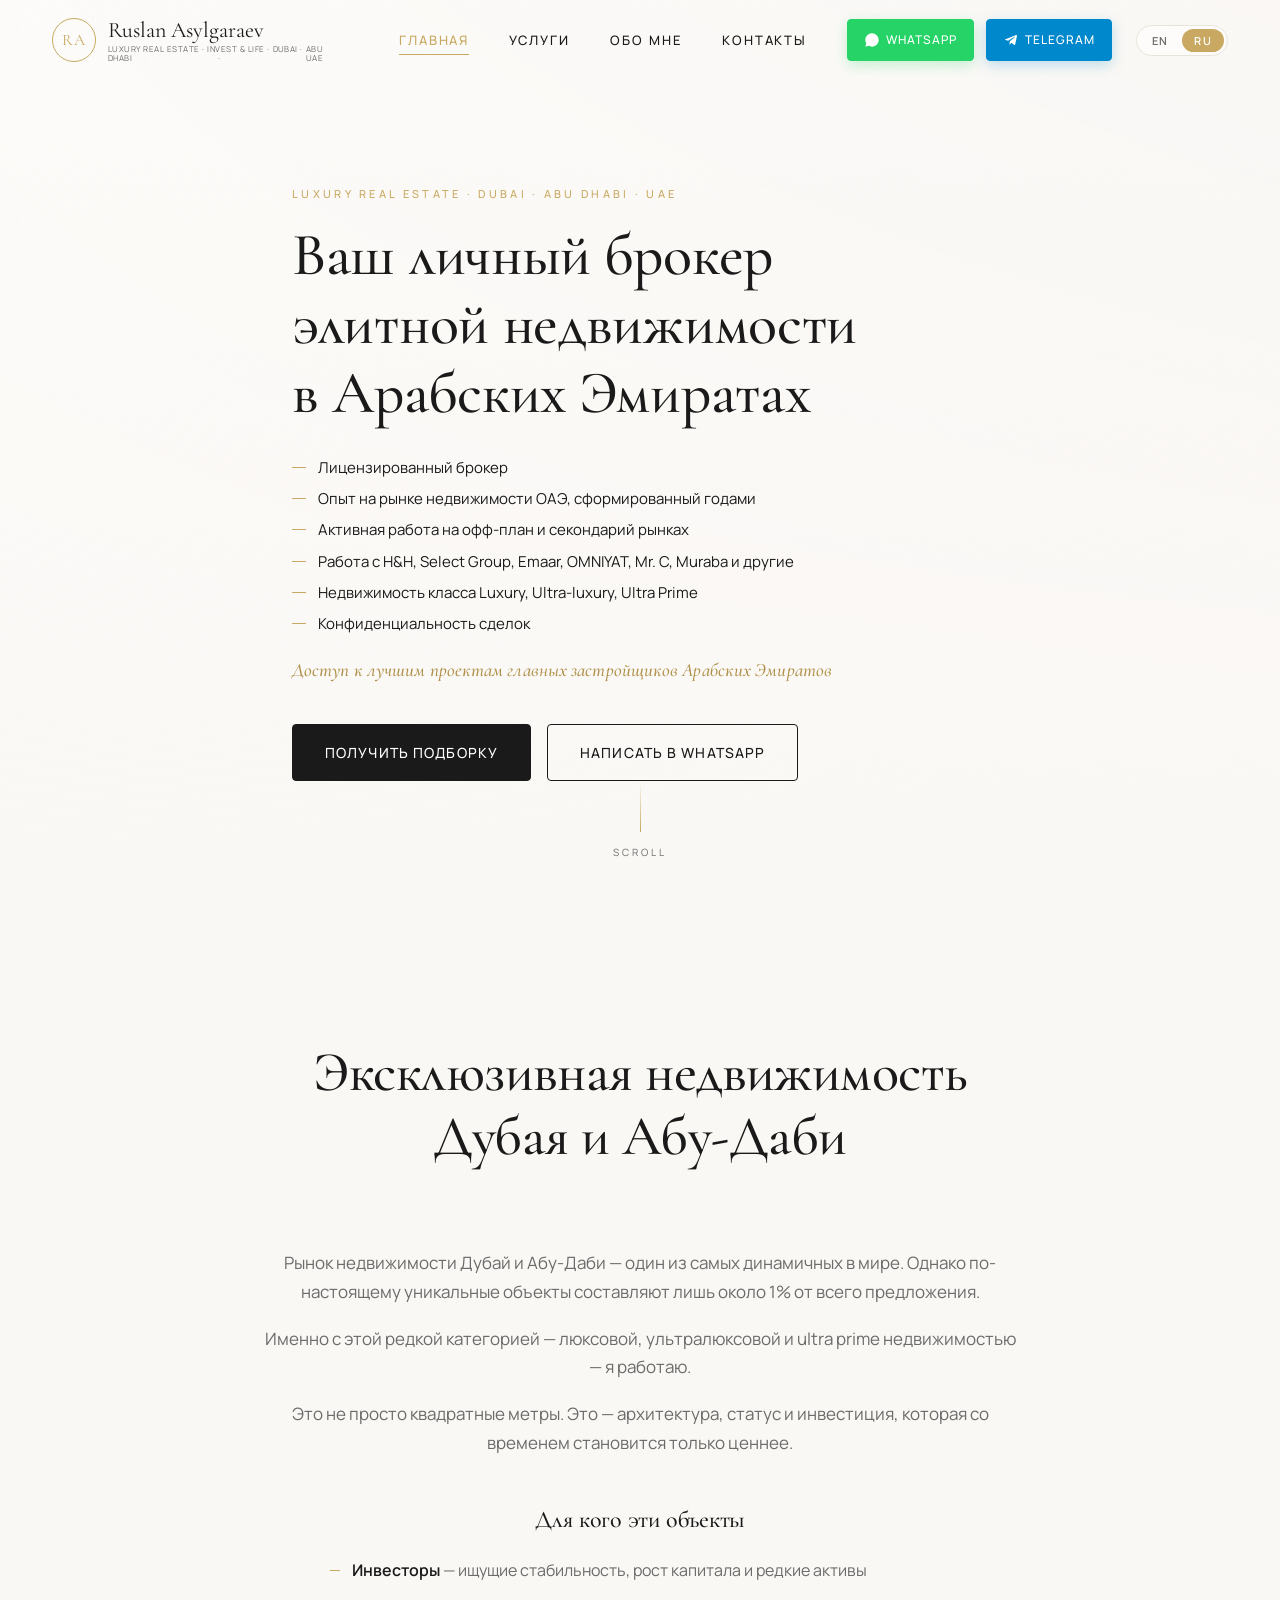
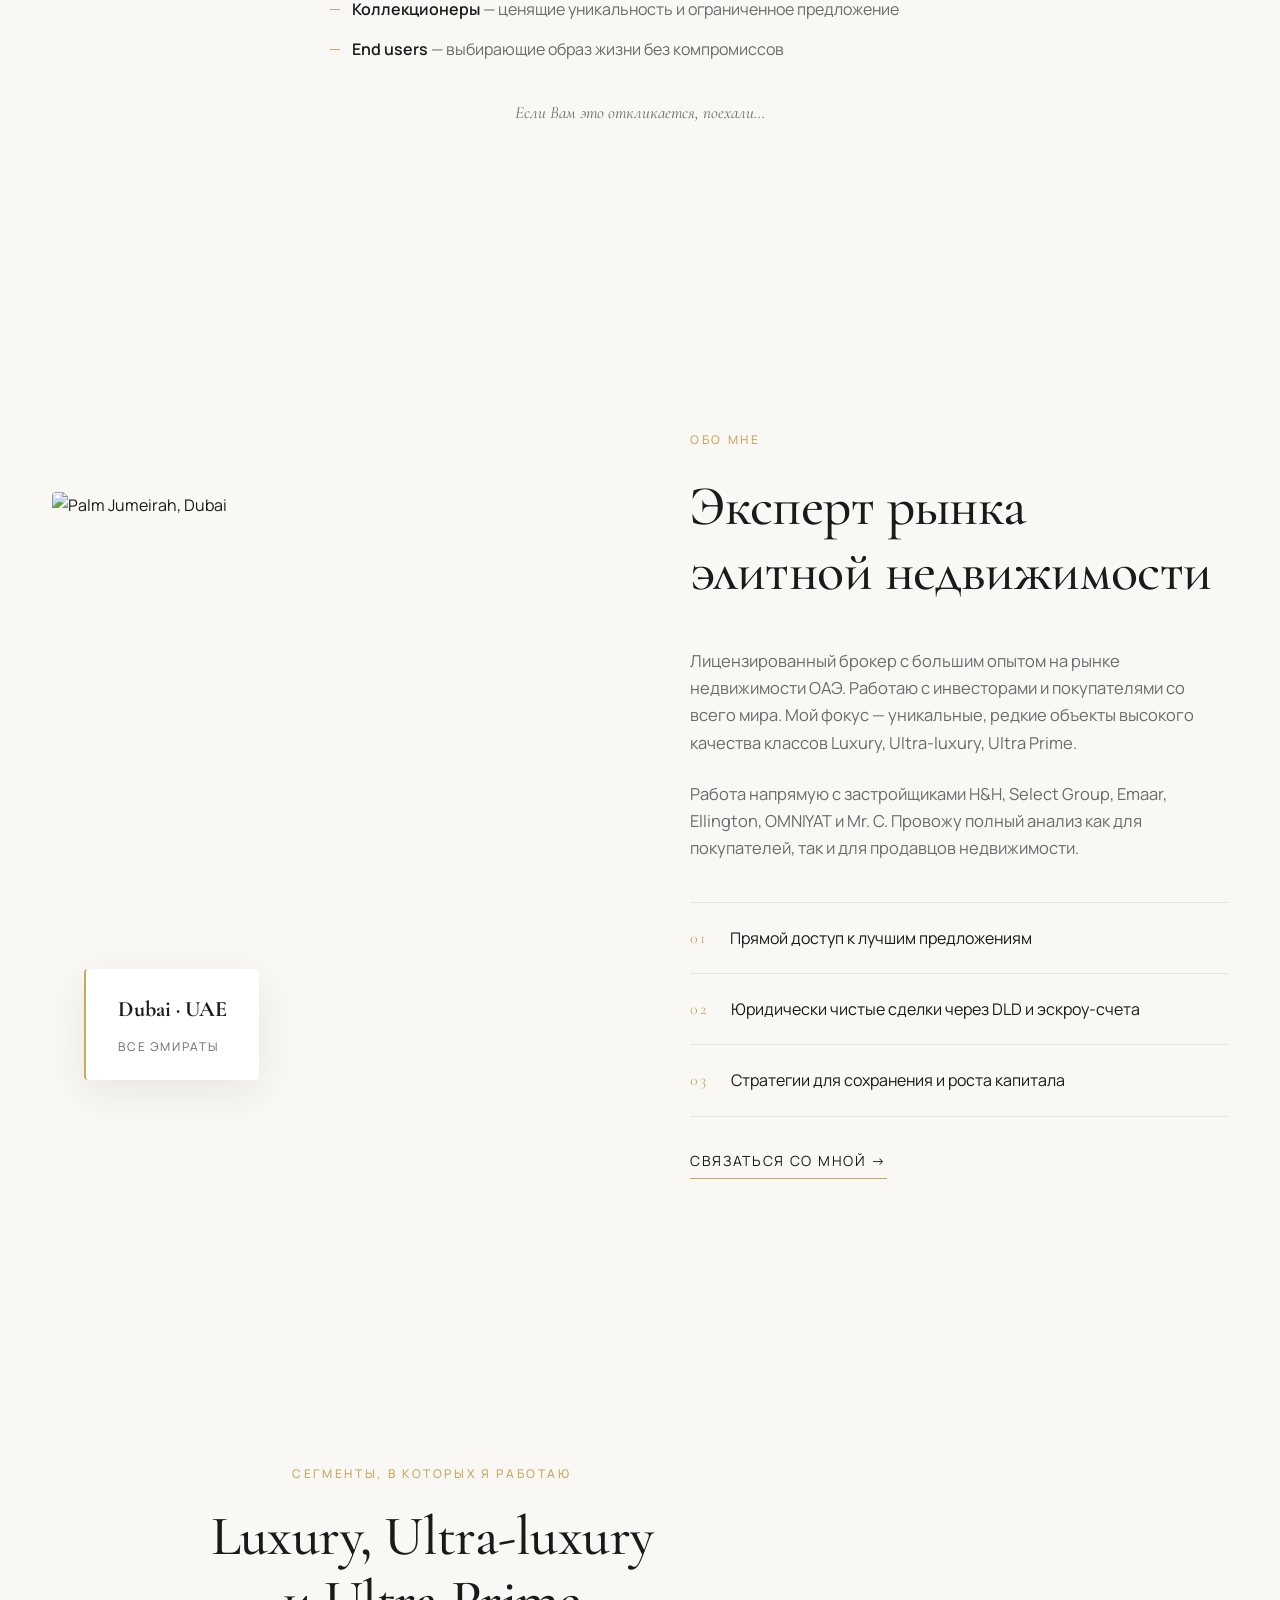
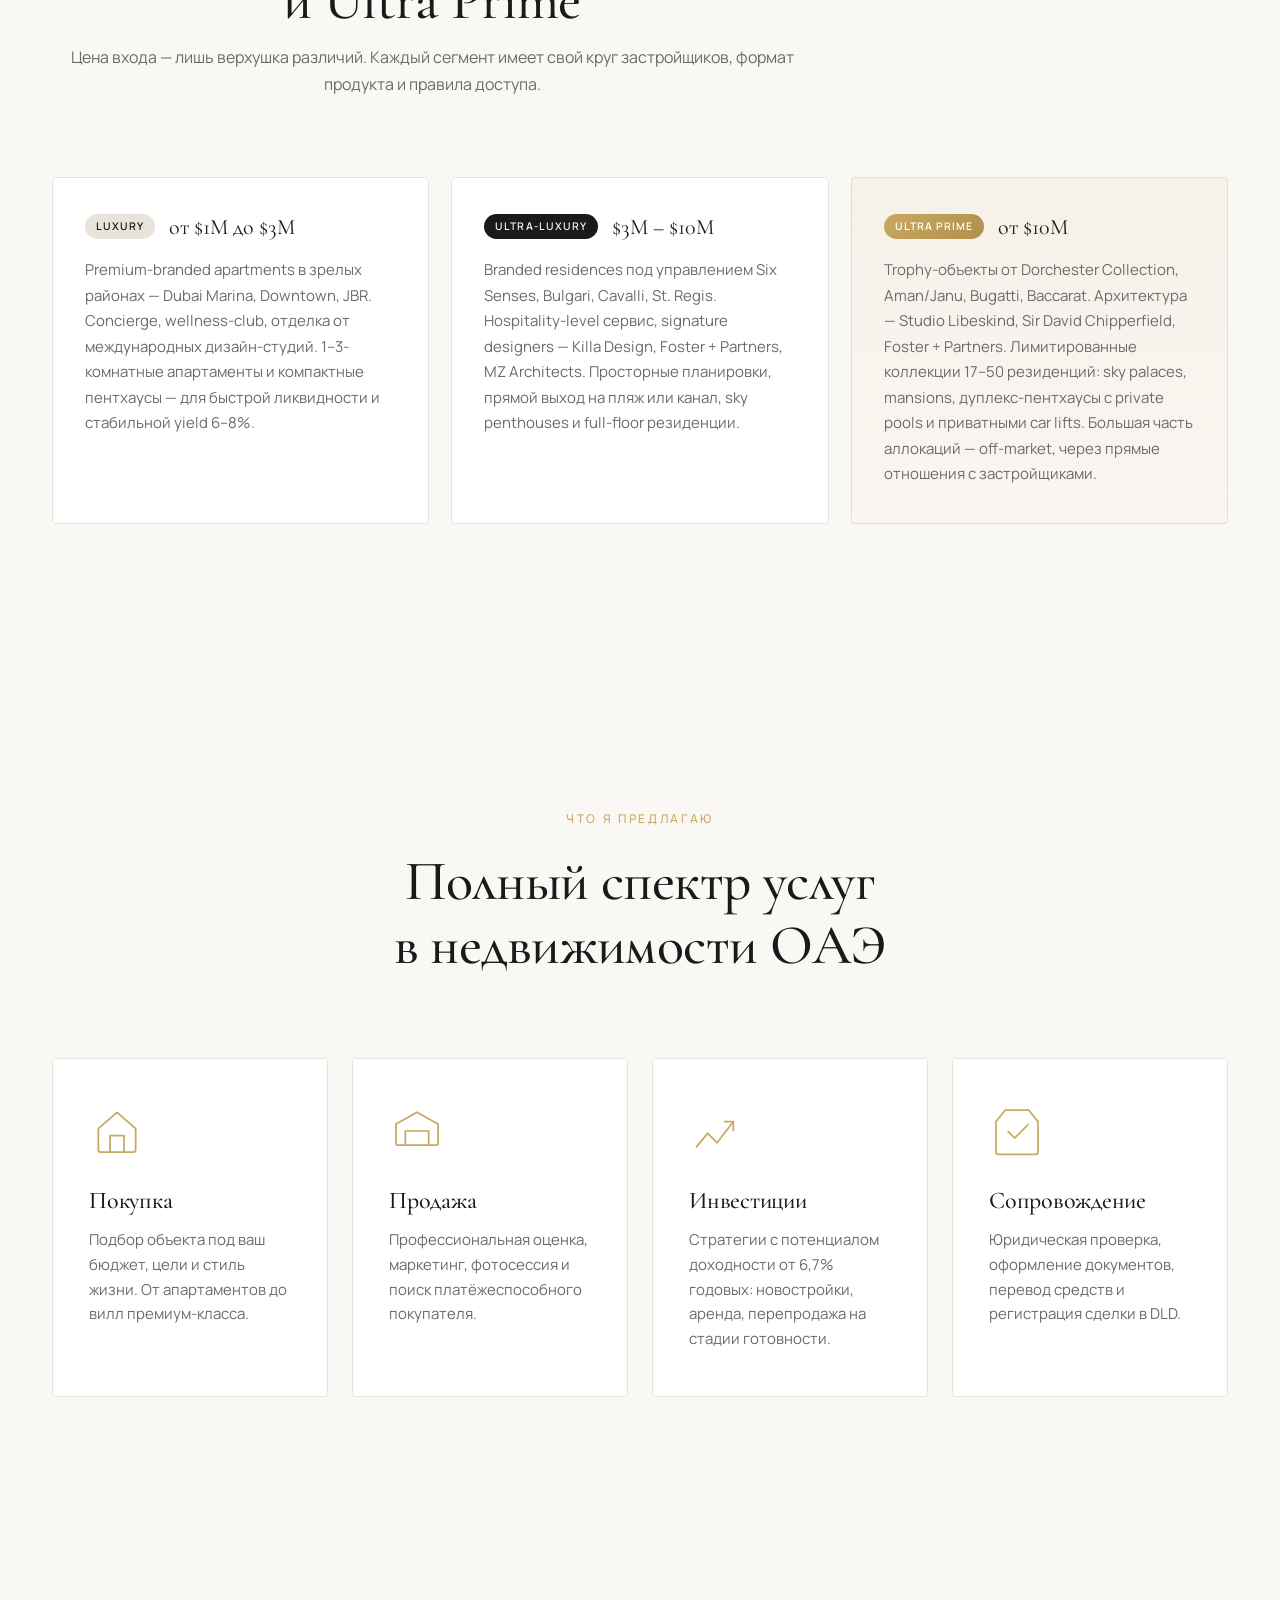
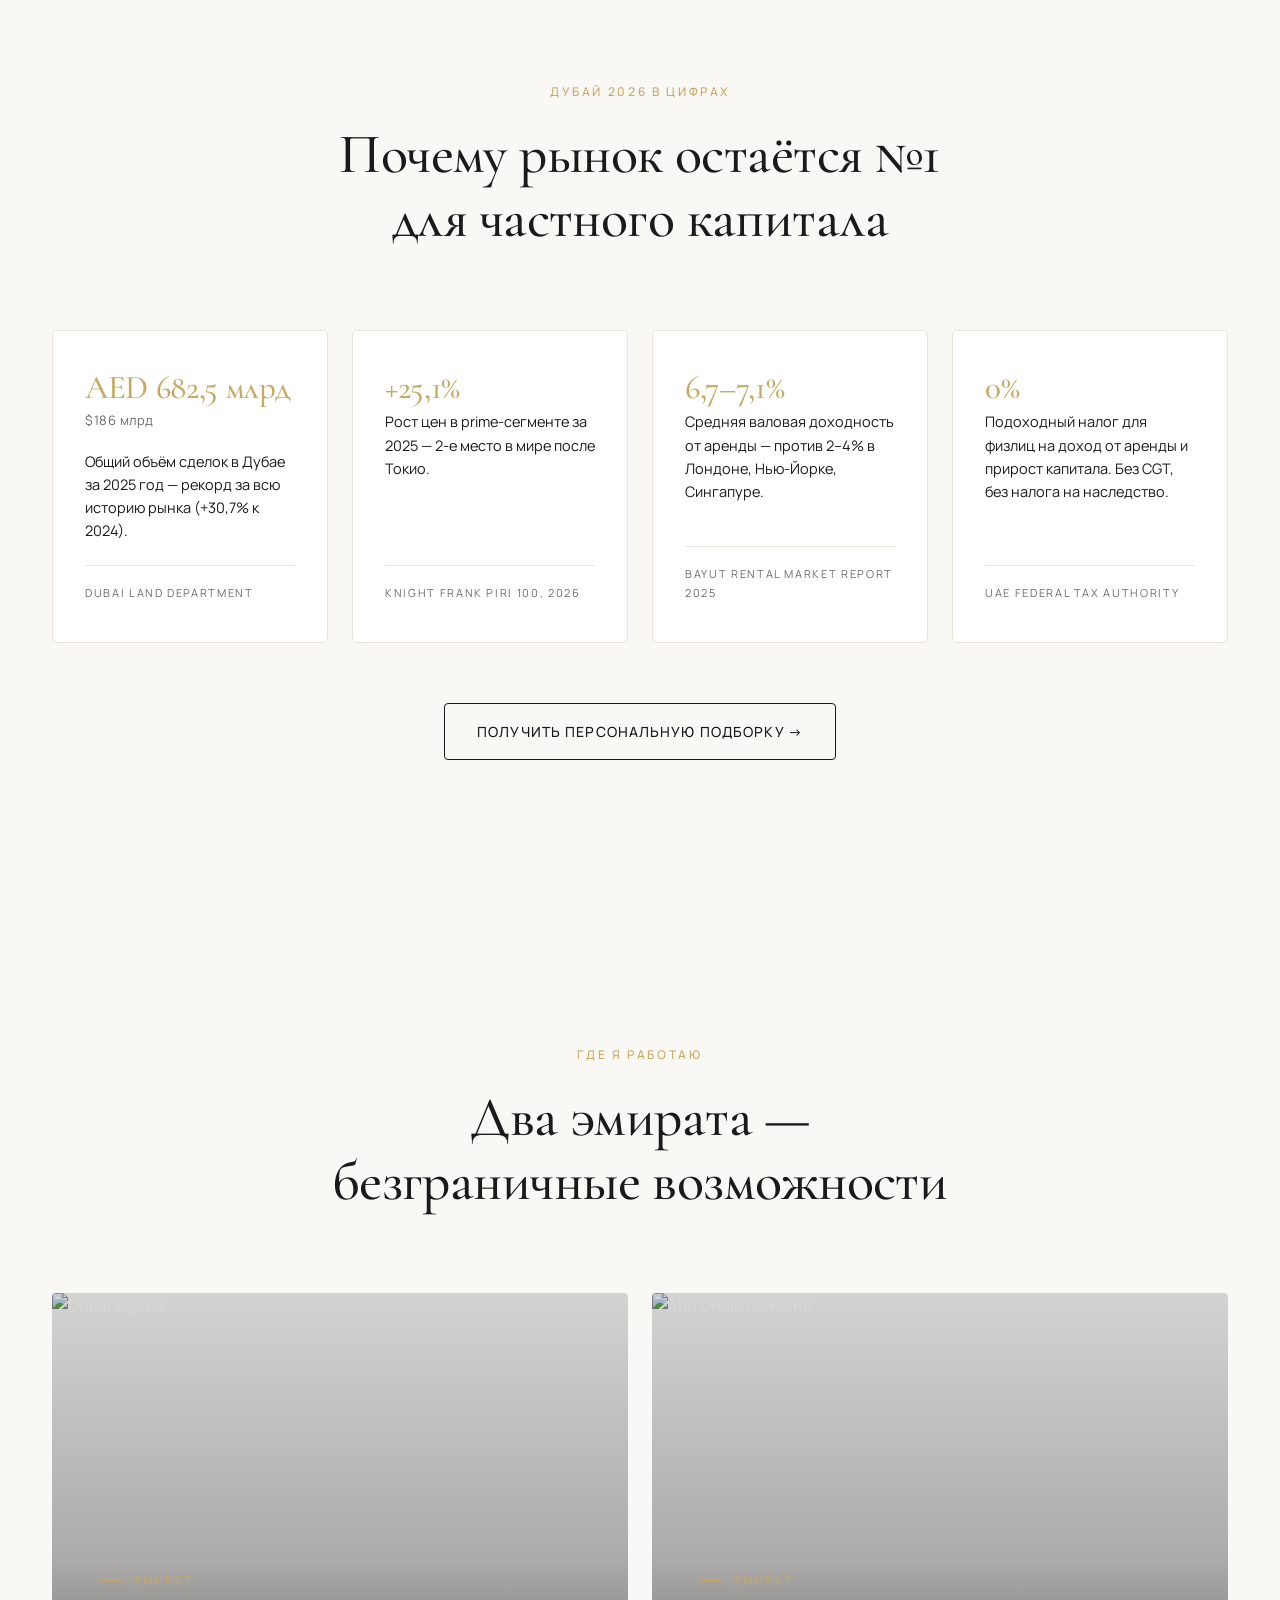
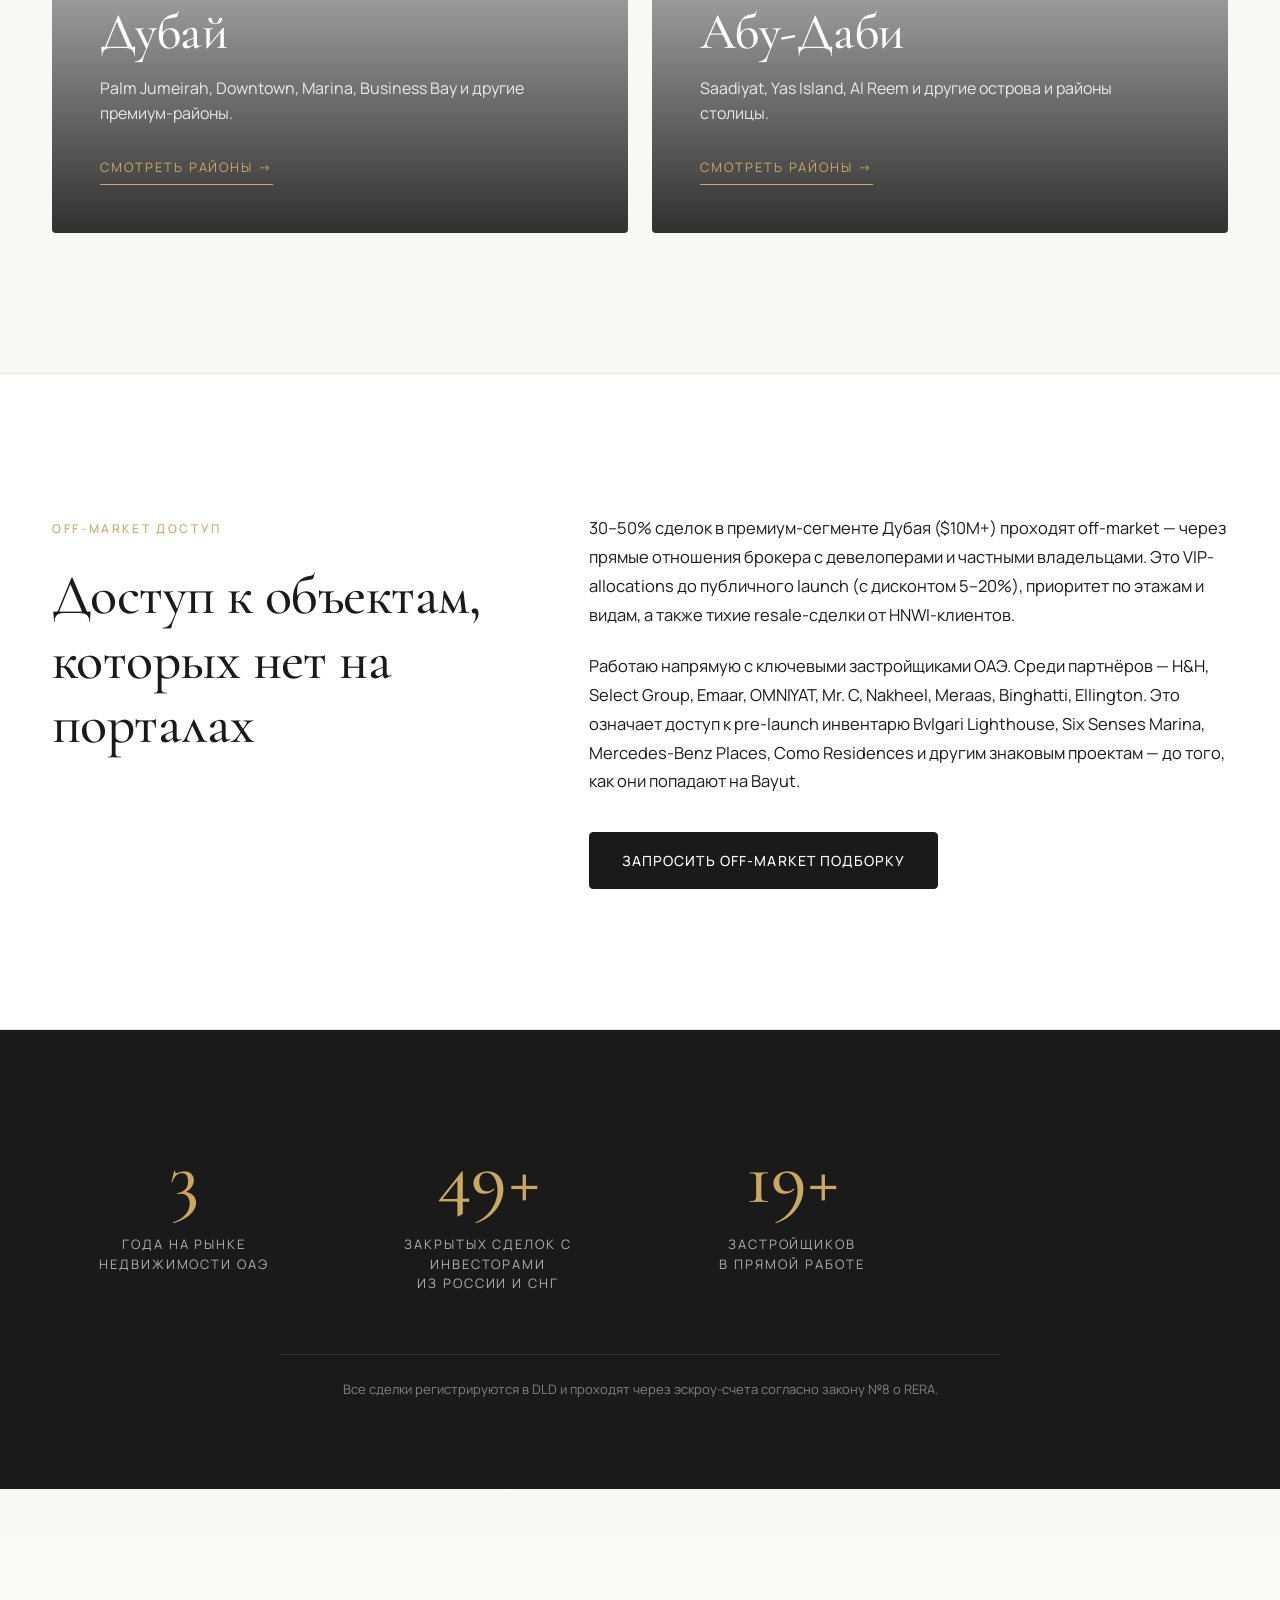
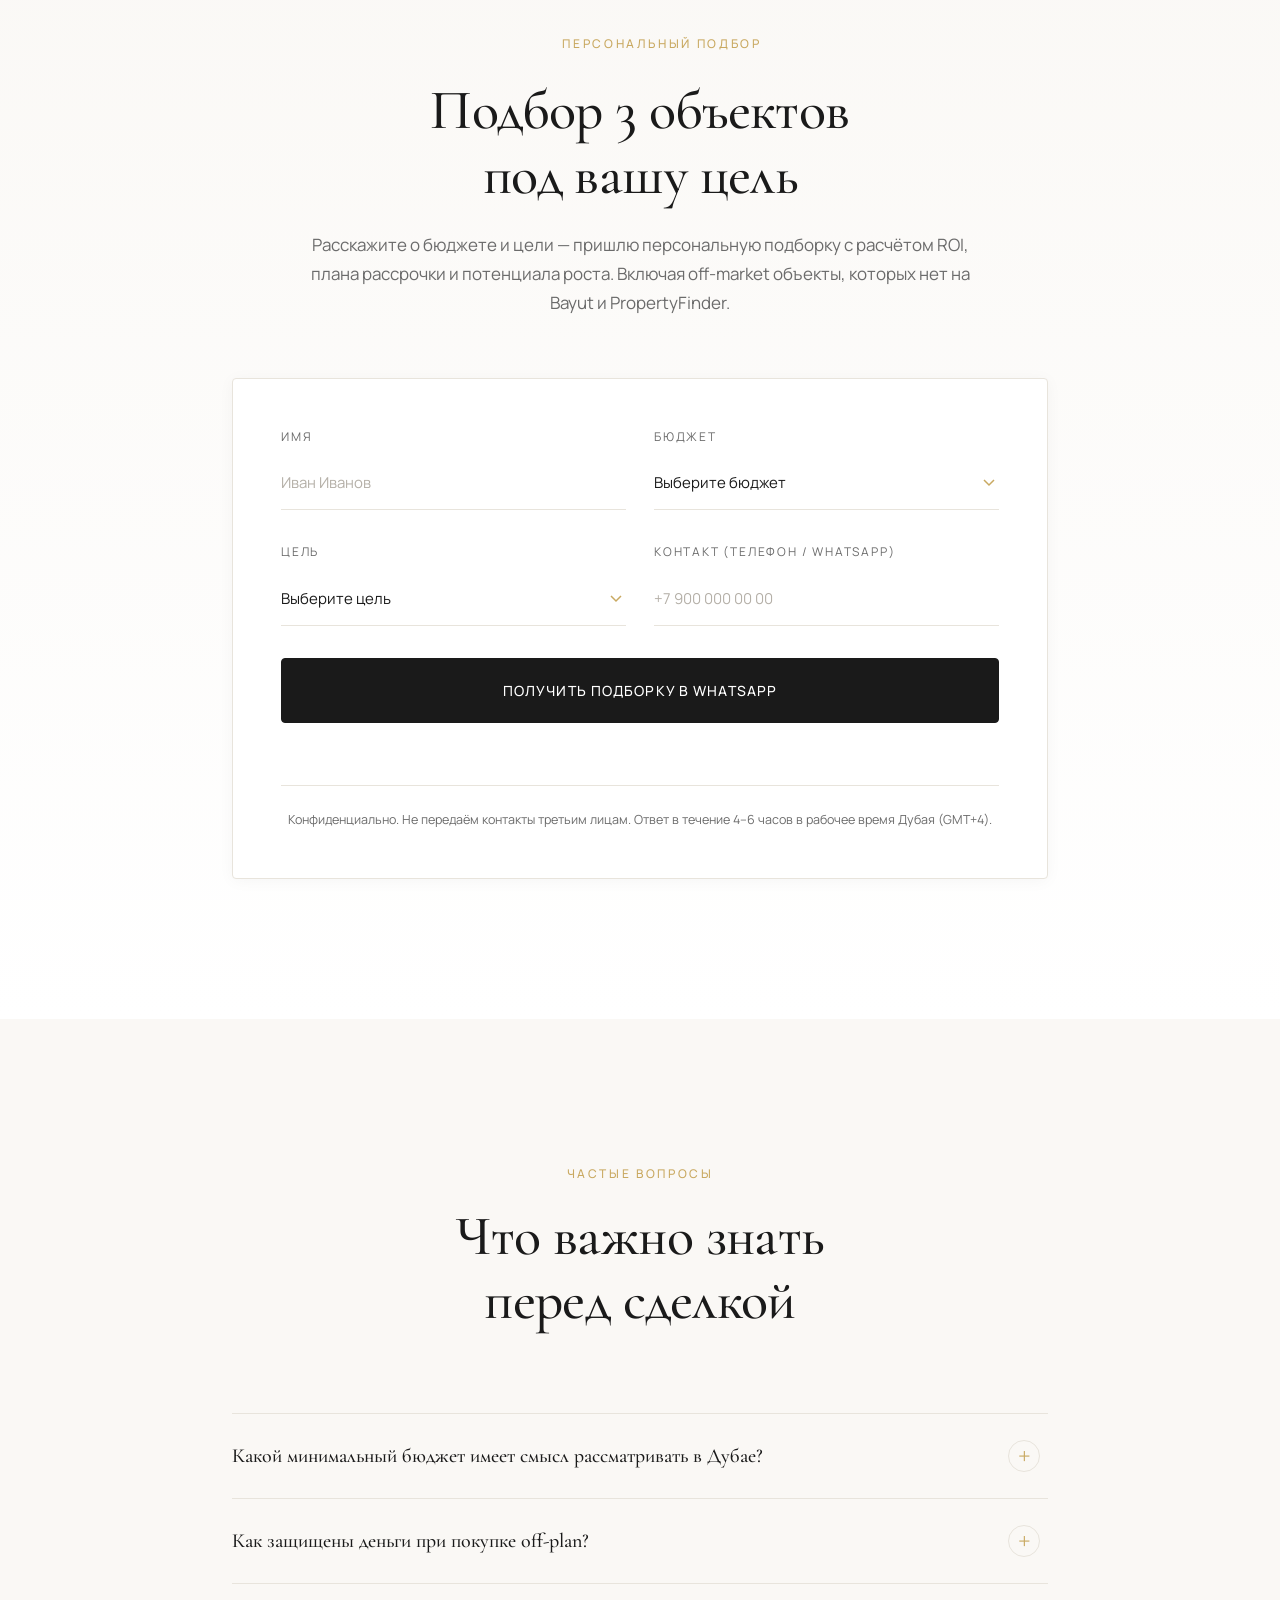
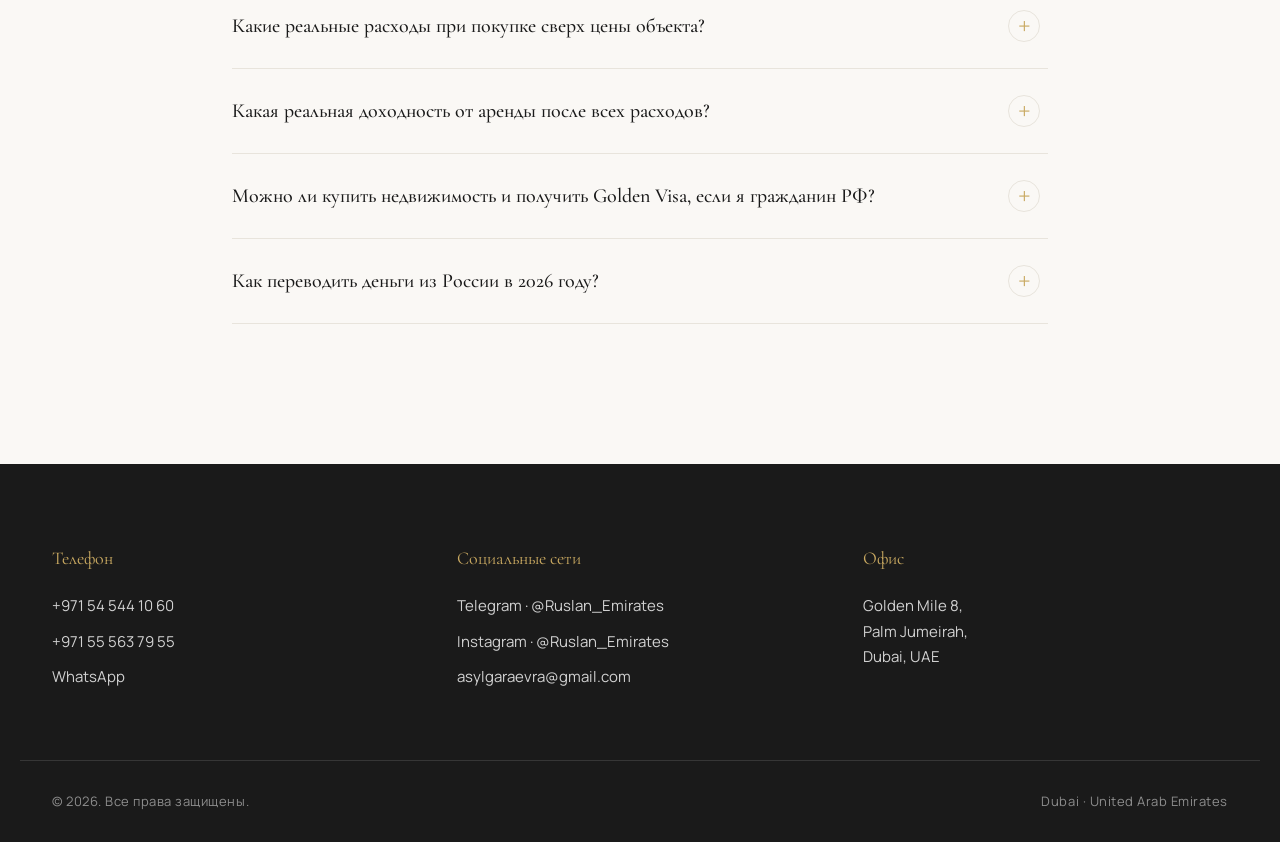
==== commit 9475aea8: "Header logo: bigger name, new tagline, tighter WA/TG spacing - Bumps .logo__text font-size 20px → 22" ====
--- a/index.html
+++ b/index.html
@@ -157,7 +157,7 @@
     <div class="container header__inner">
         <a href="index.html" class="logo" data-i18n-aria-label="logo.aria" aria-label="На главную">
             <span class="logo__mark">RA</span>
-            <span class="logo__text">Ruslan Asylgaraev<span class="logo__sub">Luxury Real Estate in UAE</span></span>
+            <span class="logo__text">Ruslan Asylgaraev<span class="logo__sub">Luxury Real Estate &middot; Invest &amp; Life &middot; Dubai &middot; Abu Dhabi &middot; UAE</span></span>
         </a>
         <nav class="nav" id="nav" data-i18n-aria-label="header.ariaNav" aria-label="Основная навигация">
             <a href="index.html" class="nav__link nav__link--active" data-i18n="nav.home">Главная</a>
--- a/style.css
+++ b/style.css
@@ -44,7 +44,7 @@
 button { font: inherit; cursor: pointer; border: 0; background: none; }
 
 h1, h2, h3, h4 {
-    font-family: 'Playfair Display', Georgia, serif;
+    font-family: 'Cormorant Garamond', 'Playfair Display', Georgia, serif;
     font-weight: 500;
     line-height: 1.15;
     letter-spacing: -.01em;
@@ -175,6 +175,7 @@
     background: #0088cc;
     border-color: #0088cc;
     box-shadow: 0 4px 14px rgba(0, 136, 204, .25);
+    margin-left: -28px;
 }
 .btn--header-cta.btn--tg:hover {
     background: #006fa3;
@@ -247,7 +248,7 @@
     border-radius: 50%;
     display: grid;
     place-items: center;
-    font-family: 'Playfair Display', serif;
+    font-family: 'Cormorant Garamond', 'Playfair Display', serif;
     font-size: 16px;
     letter-spacing: .04em;
     color: var(--gold);
@@ -255,22 +256,23 @@
 }
 
 .logo__text {
-    font-family: 'Playfair Display', serif;
-    font-size: 20px;
+    font-family: 'Cormorant Garamond', 'Playfair Display', serif;
+    font-size: 22px;
     line-height: 1.1;
     color: var(--ink);
     display: flex;
     flex-direction: column;
+    max-width: 215px;
 }
 
 .logo__sub {
     display: block;
     font-family: 'Manrope', sans-serif;
-    font-size: 9px;
-    letter-spacing: .25em;
+    font-size: 8px;
+    letter-spacing: .06em;
     text-transform: uppercase;
     color: var(--muted);
-    margin-top: 2px;
+    margin-top: 3px;
     width: 100%;
     text-align: justify;
     text-align-last: justify;
@@ -534,8 +536,11 @@
 }
 
 .page-hero__title {
-    font-size: clamp(40px, 6vw, 72px);
-    margin-bottom: 24px;
+    font-family: 'Cormorant Garamond', 'Playfair Display', Georgia, serif;
+    font-size: clamp(34px, 5vw, 60px);
+    font-weight: 500;
+    letter-spacing: -.005em;
+    margin-bottom: 28px;
 }
 
 .page-hero__lead {
@@ -561,7 +566,7 @@
 }
 
 .intro__sub {
-    font-family: 'Playfair Display', serif;
+    font-family: 'Cormorant Garamond', 'Playfair Display', serif;
     font-size: 24px;
     color: var(--ink);
     margin: 48px 0 24px;
@@ -604,7 +609,7 @@
 
 .intro__cta {
     margin-top: 36px;
-    font-family: 'Playfair Display', serif;
+    font-family: 'Cormorant Garamond', 'Playfair Display', serif;
     font-style: italic;
     font-size: 22px;
     color: var(--ink);
@@ -644,7 +649,7 @@
 
 .about__badge strong {
     display: block;
-    font-family: 'Playfair Display', serif;
+    font-family: 'Cormorant Garamond', 'Playfair Display', serif;
     font-size: 22px;
     margin-bottom: 4px;
 }
@@ -685,7 +690,7 @@
 }
 
 .about__points li > span:first-child {
-    font-family: 'Playfair Display', serif;
+    font-family: 'Cormorant Garamond', 'Playfair Display', serif;
     color: var(--gold);
     font-size: 16px;
     letter-spacing: .1em;
@@ -747,7 +752,7 @@
 
 .segment-card__price {
     color: var(--ink);
-    font-family: 'Playfair Display', Georgia, serif;
+    font-family: 'Cormorant Garamond', 'Playfair Display', Georgia, serif;
     font-size: 22px;
     line-height: 1;
 }
@@ -1020,7 +1025,7 @@
 }
 
 .district__meta strong {
-    font-family: 'Playfair Display', serif;
+    font-family: 'Cormorant Garamond', 'Playfair Display', serif;
     font-size: 22px;
     font-weight: 500;
     color: var(--gold);
@@ -1119,7 +1124,7 @@
 }
 
 .stat__num {
-    font-family: 'Playfair Display', serif;
+    font-family: 'Cormorant Garamond', 'Playfair Display', serif;
     font-size: clamp(48px, 6vw, 84px);
     font-weight: 500;
     color: var(--gold);
@@ -1197,7 +1202,7 @@
 }
 
 .metric__value {
-    font-family: 'Playfair Display', serif;
+    font-family: 'Cormorant Garamond', 'Playfair Display', serif;
     font-size: clamp(28px, 2.6vw, 38px);
     font-weight: 500;
     color: var(--gold);
@@ -1396,7 +1401,7 @@
     list-style: none;
     cursor: pointer;
     padding: 28px 60px 28px 0;
-    font-family: 'Playfair Display', serif;
+    font-family: 'Cormorant Garamond', 'Playfair Display', serif;
     font-size: 20px;
     color: var(--ink);
     font-weight: 500;
@@ -1568,7 +1573,7 @@
 }
 
 .direction__num {
-    font-family: 'Playfair Display', serif;
+    font-family: 'Cormorant Garamond', 'Playfair Display', serif;
     font-size: 40px;
     color: var(--gold);
     align-self: flex-start;
@@ -1624,7 +1629,7 @@
 }
 
 .step__num {
-    font-family: 'Playfair Display', serif;
+    font-family: 'Cormorant Garamond', 'Playfair Display', serif;
     font-size: 32px;
     color: var(--gold);
     margin-bottom: 24px;
@@ -1846,7 +1851,7 @@
 }
 
 .footer__title {
-    font-family: 'Playfair Display', serif;
+    font-family: 'Cormorant Garamond', 'Playfair Display', serif;
     color: var(--gold);
     font-size: 18px;
     margin-bottom: 20px;
@@ -2079,7 +2084,7 @@
 .ul-tab {
     position: relative;
     padding: 18px 24px;
-    font-family: 'Playfair Display', Georgia, serif;
+    font-family: 'Cormorant Garamond', 'Playfair Display', Georgia, serif;
     font-size: 17px;
     color: var(--muted);
     font-weight: 500;
@@ -2110,7 +2115,7 @@
 }
 
 .ul-panel__head h3 {
-    font-family: 'Playfair Display', Georgia, serif;
+    font-family: 'Cormorant Garamond', 'Playfair Display', Georgia, serif;
     font-size: clamp(28px, 3vw, 40px);
     margin-bottom: 14px;
 }
@@ -2178,7 +2183,7 @@
 }
 
 .ul-table .col-project {
-    font-family: 'Playfair Display', Georgia, serif;
+    font-family: 'Cormorant Garamond', 'Playfair Display', Georgia, serif;
     font-size: 17px;
     color: var(--ink);
     line-height: 1.35;
@@ -2325,7 +2330,7 @@
     }
 
     .ul-card__name {
-        font-family: 'Playfair Display', Georgia, serif;
+        font-family: 'Cormorant Garamond', 'Playfair Display', Georgia, serif;
         font-size: 18px;
         line-height: 1.3;
         color: var(--ink);
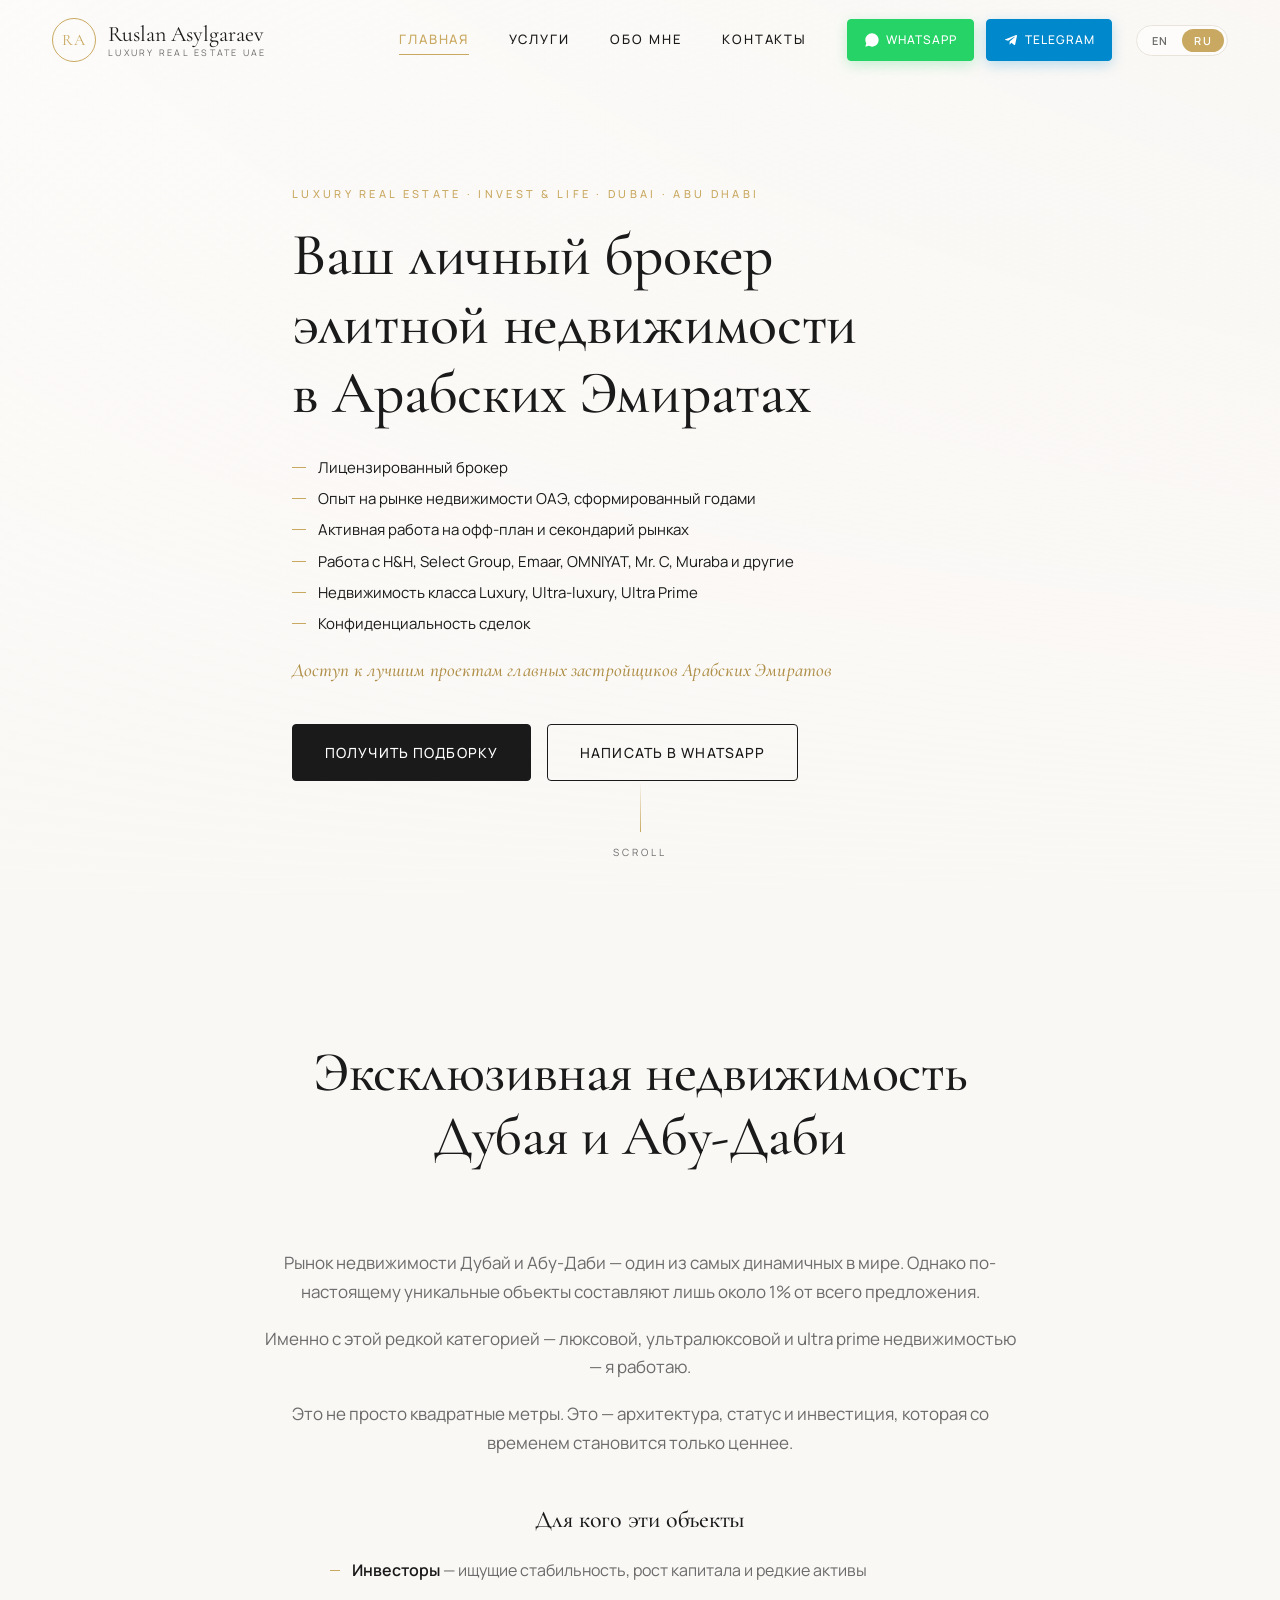
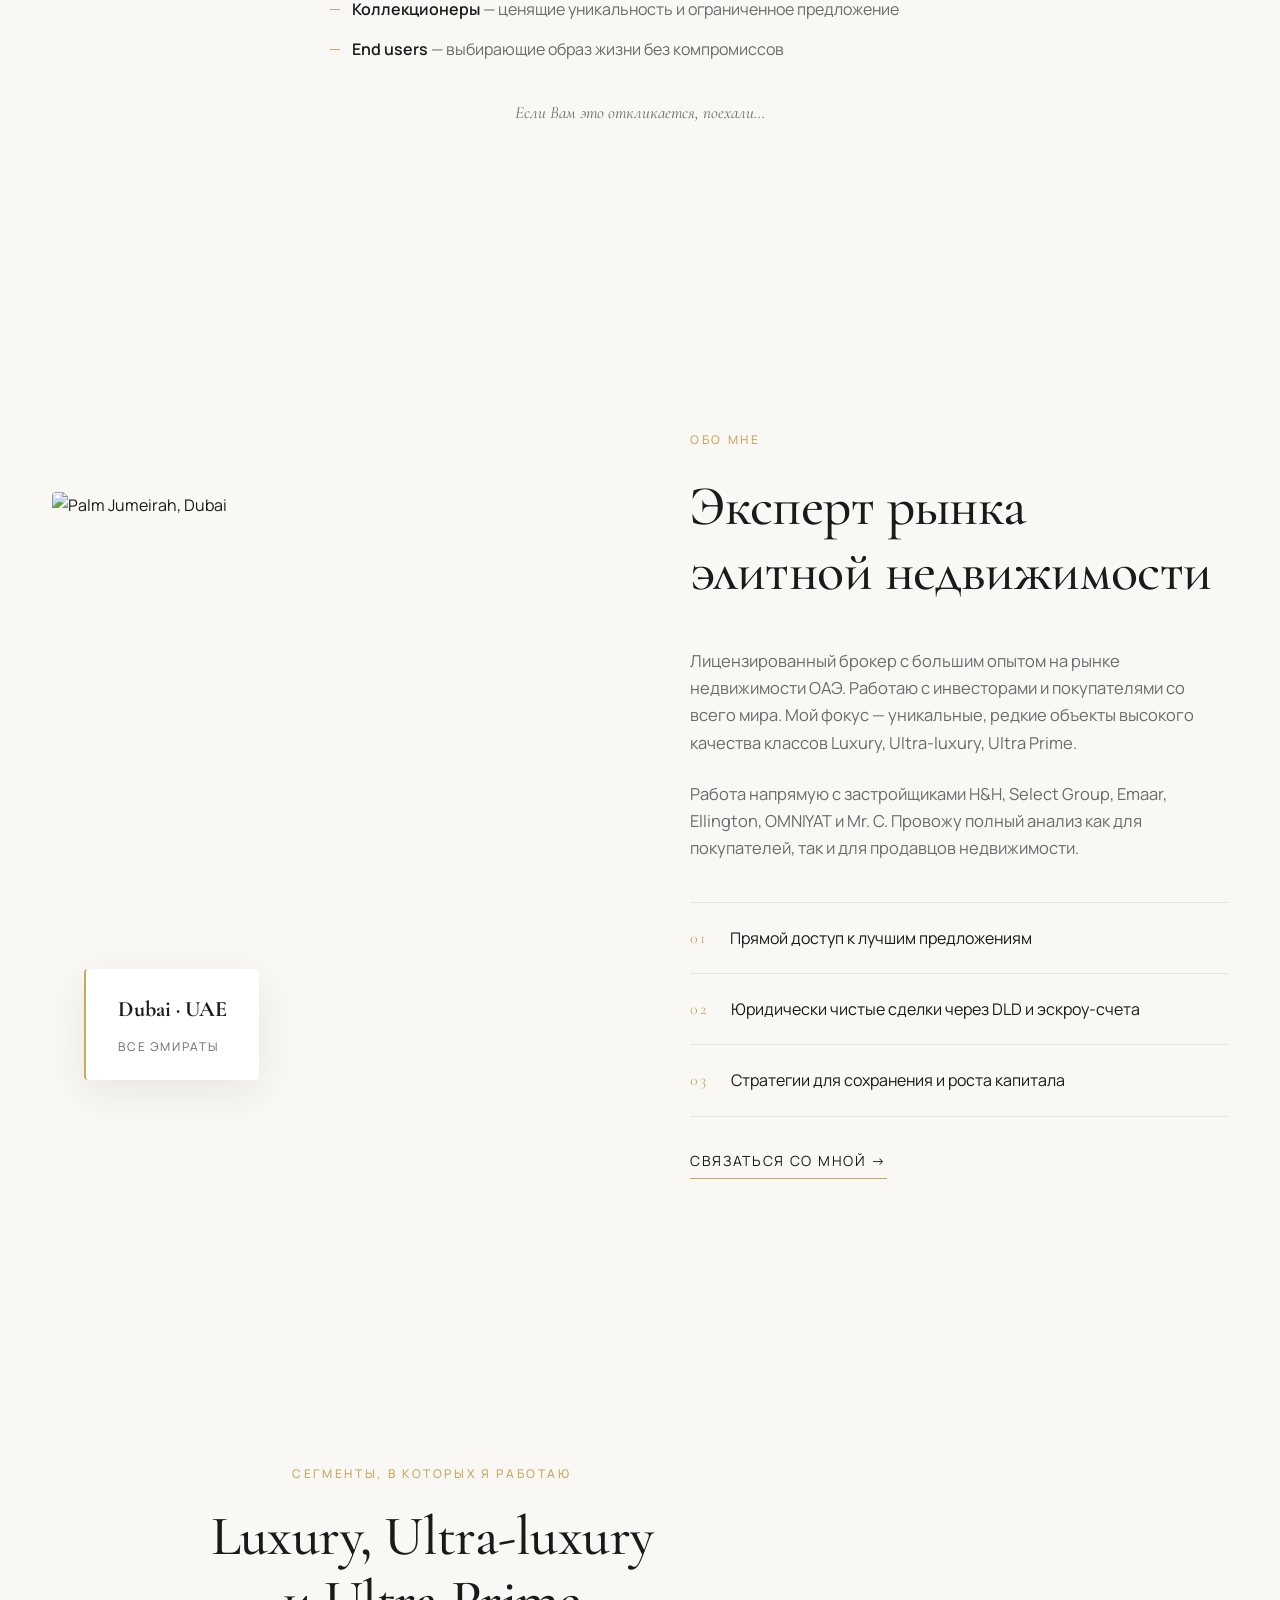
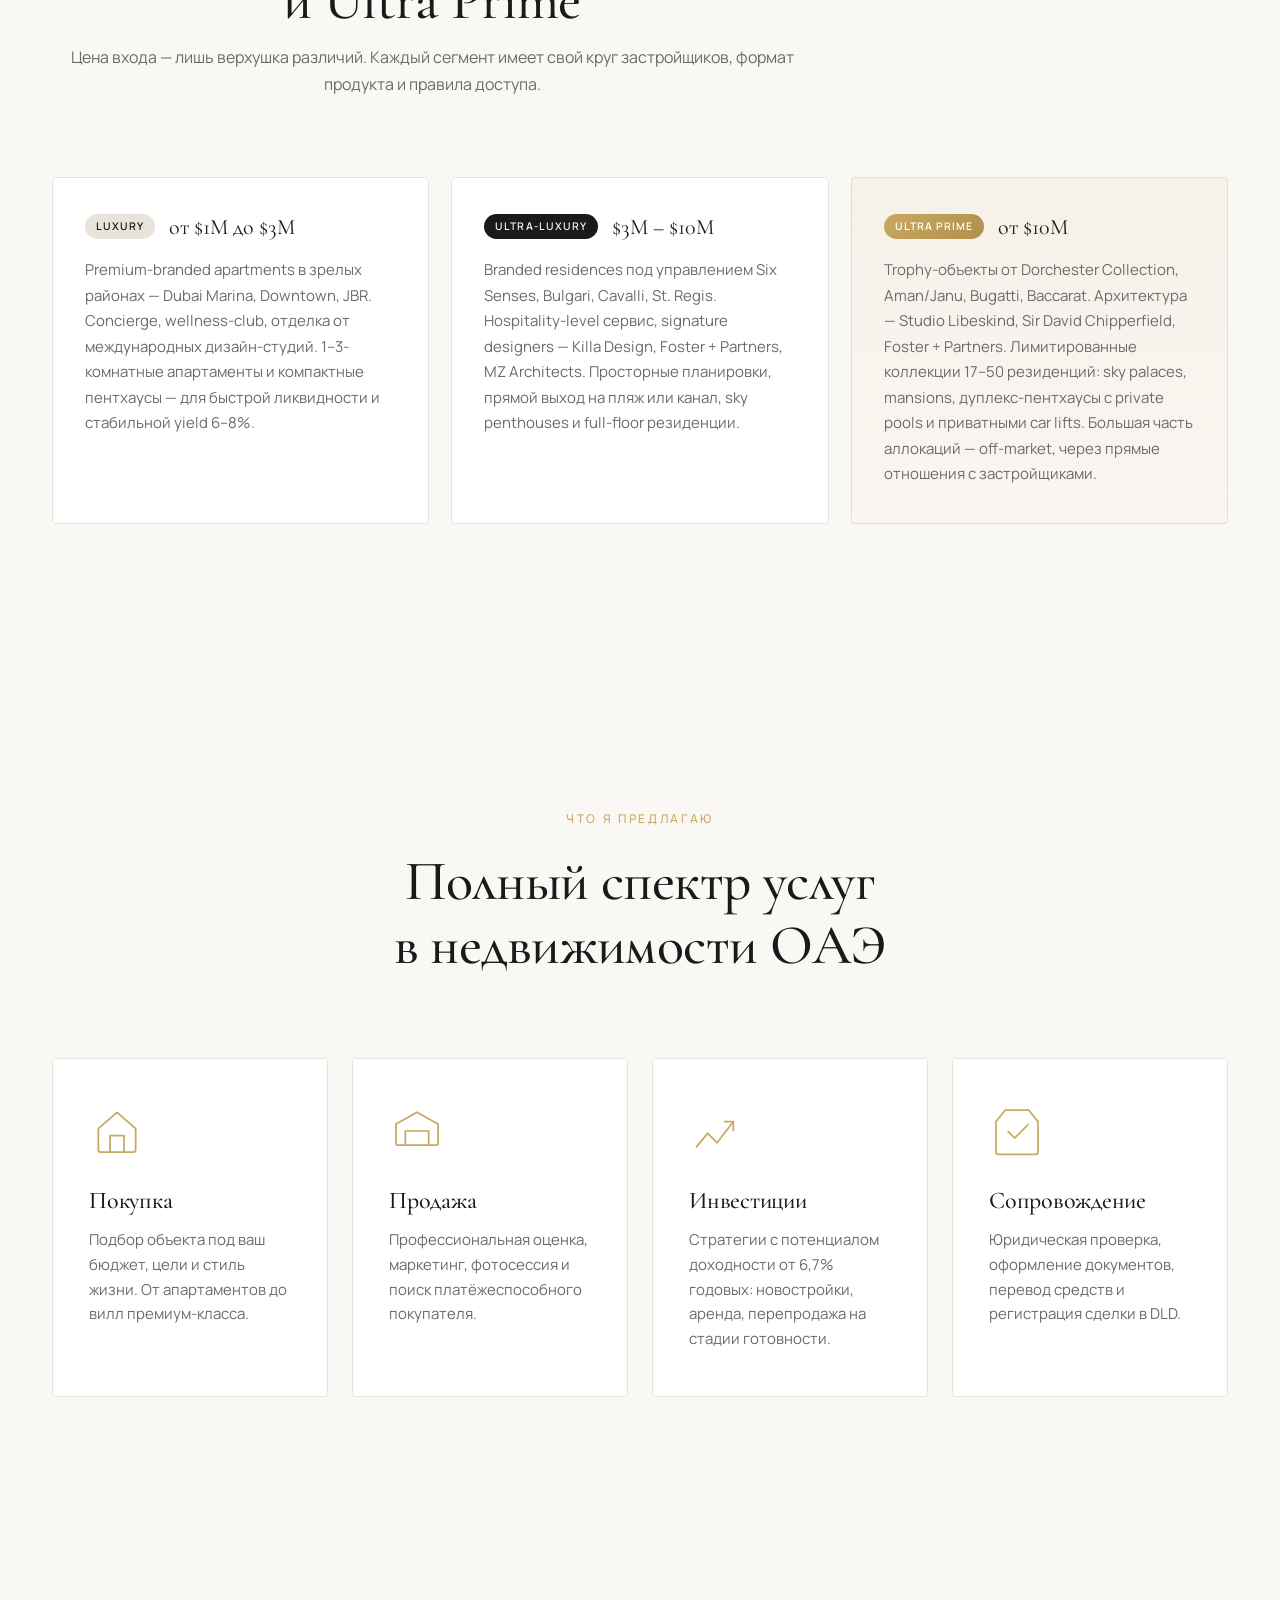
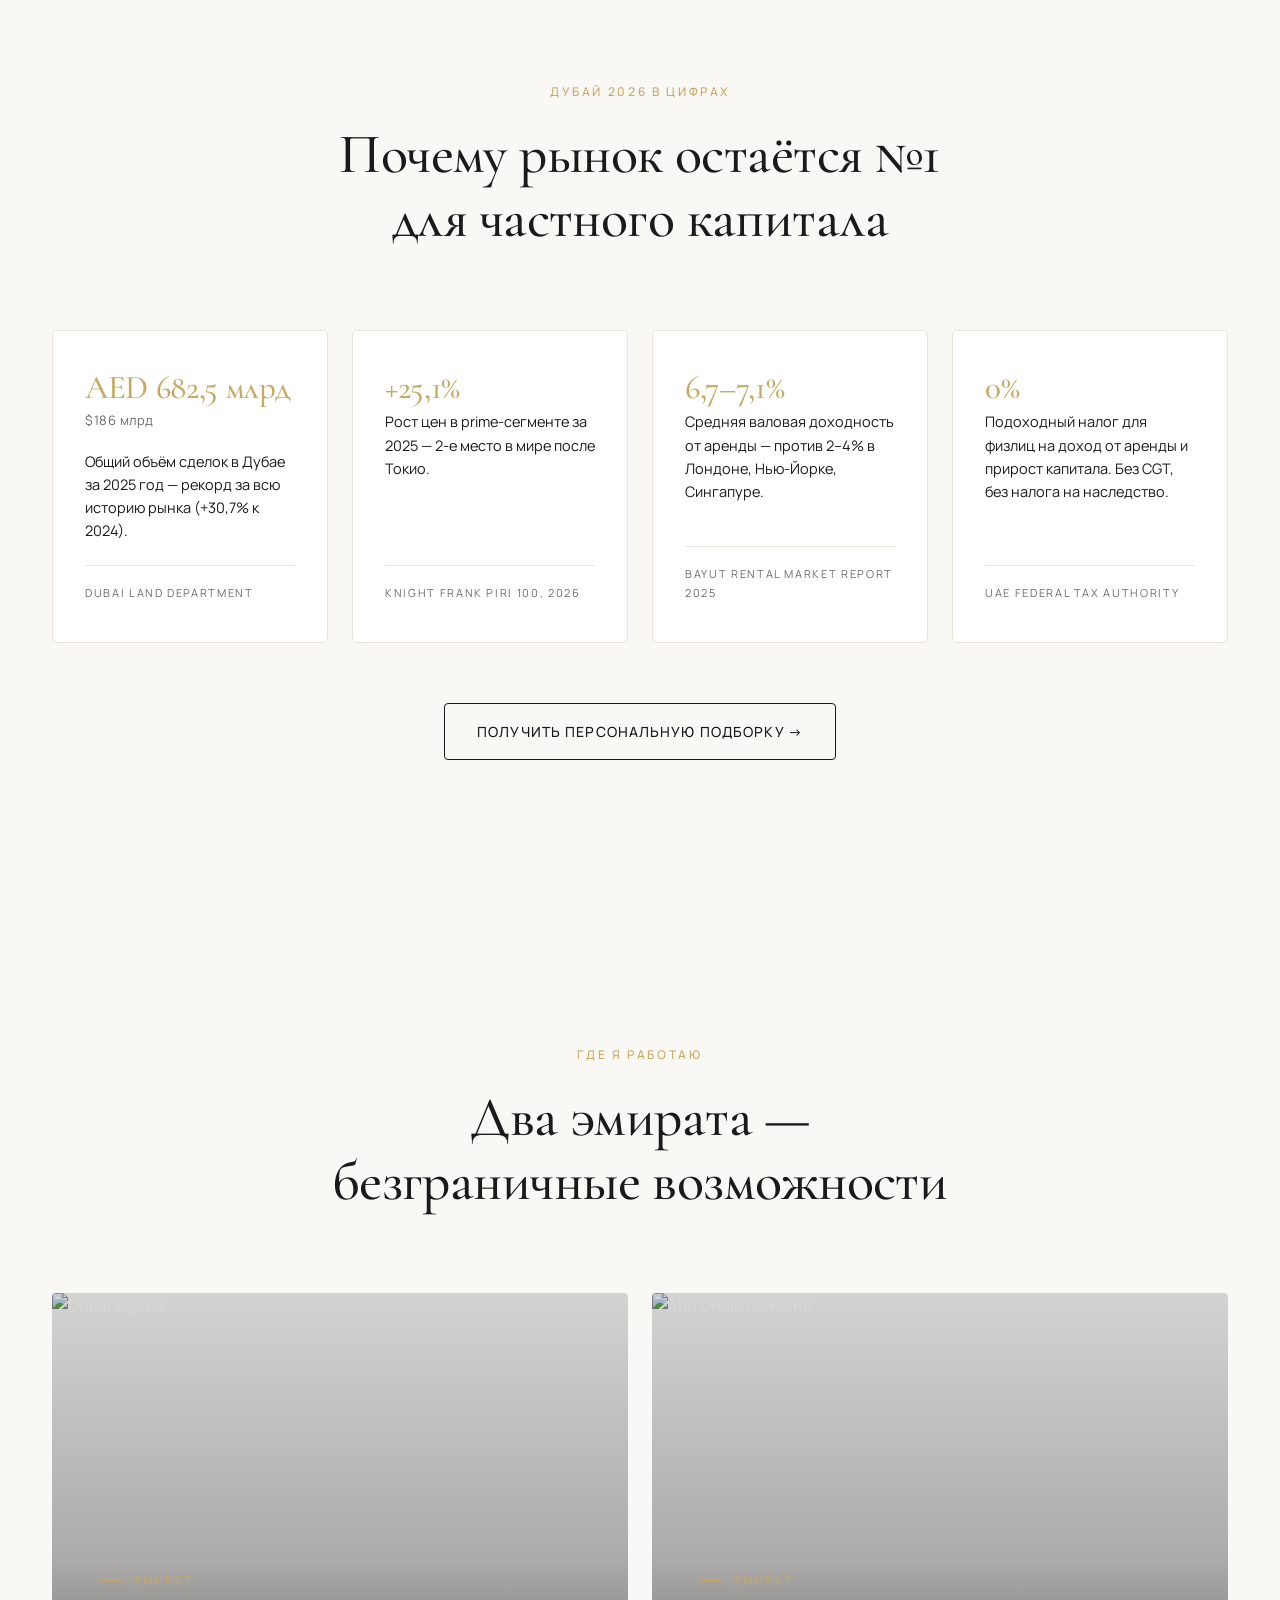
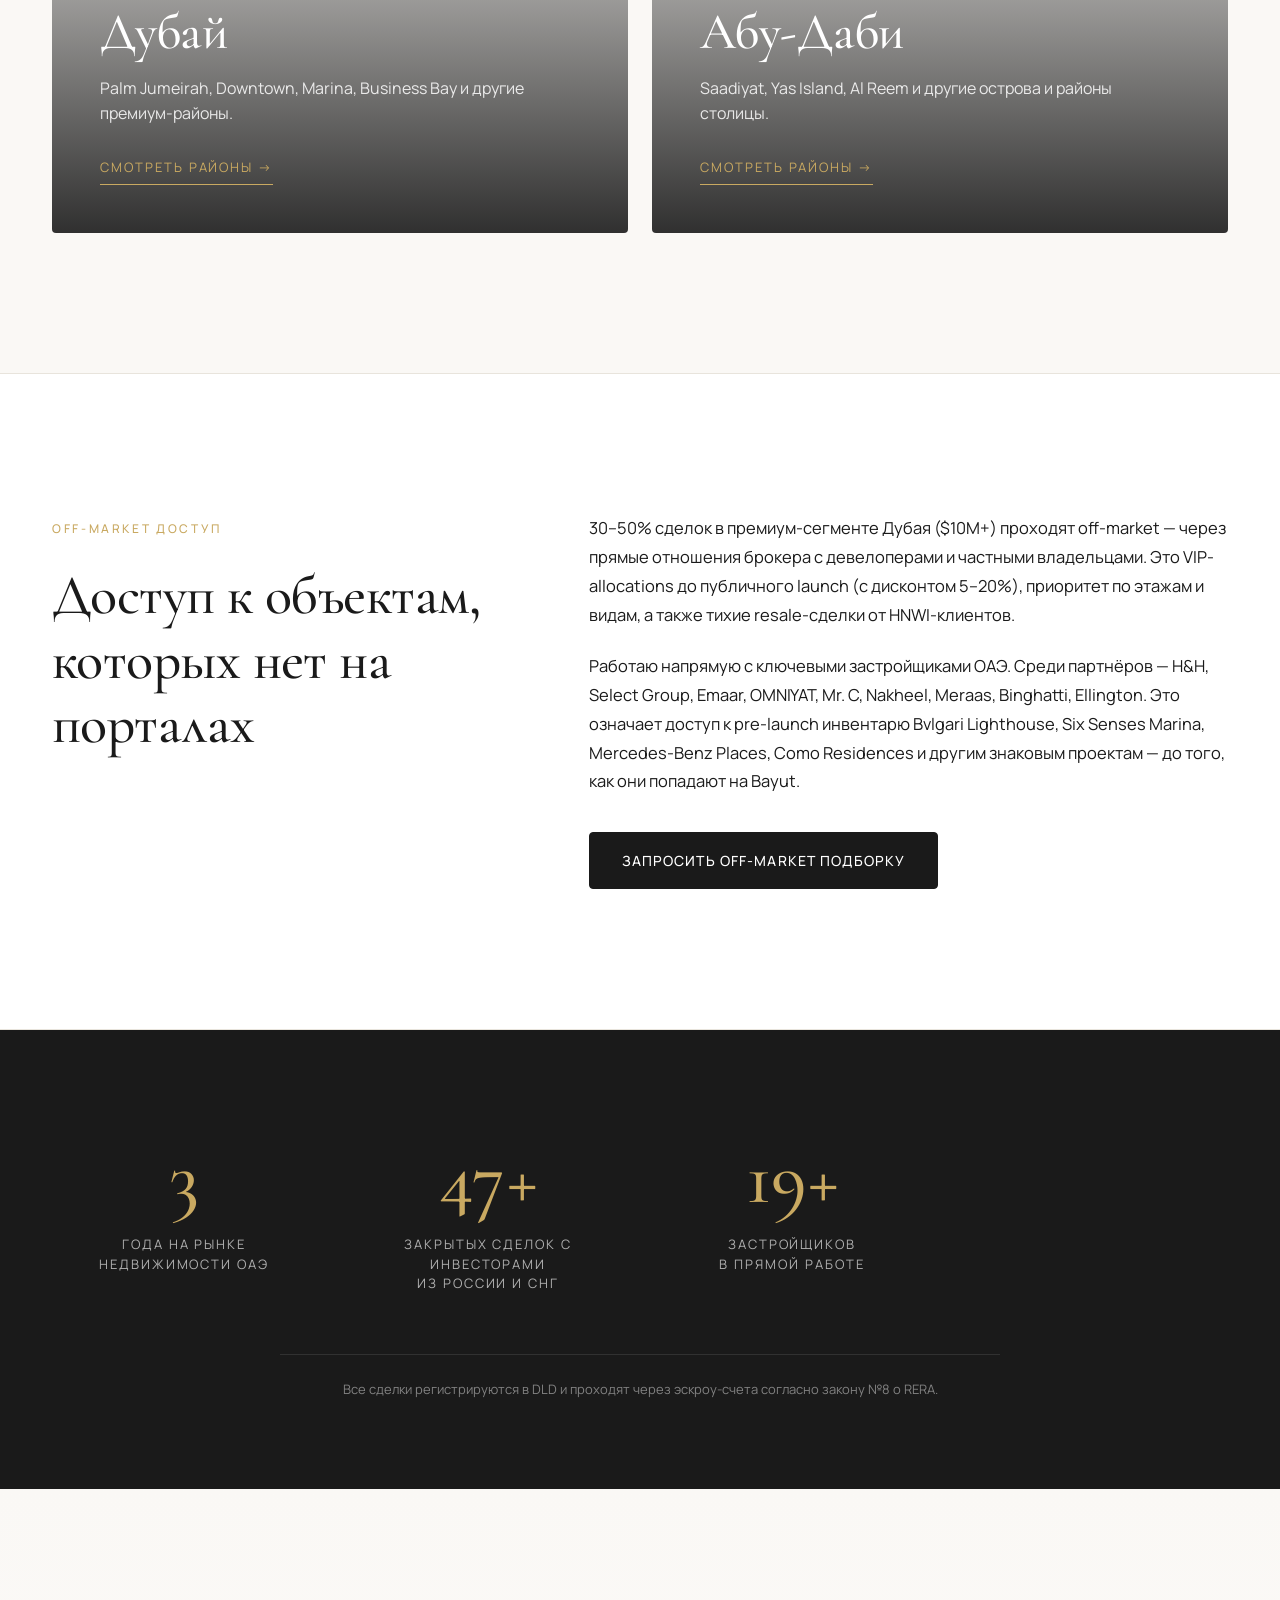
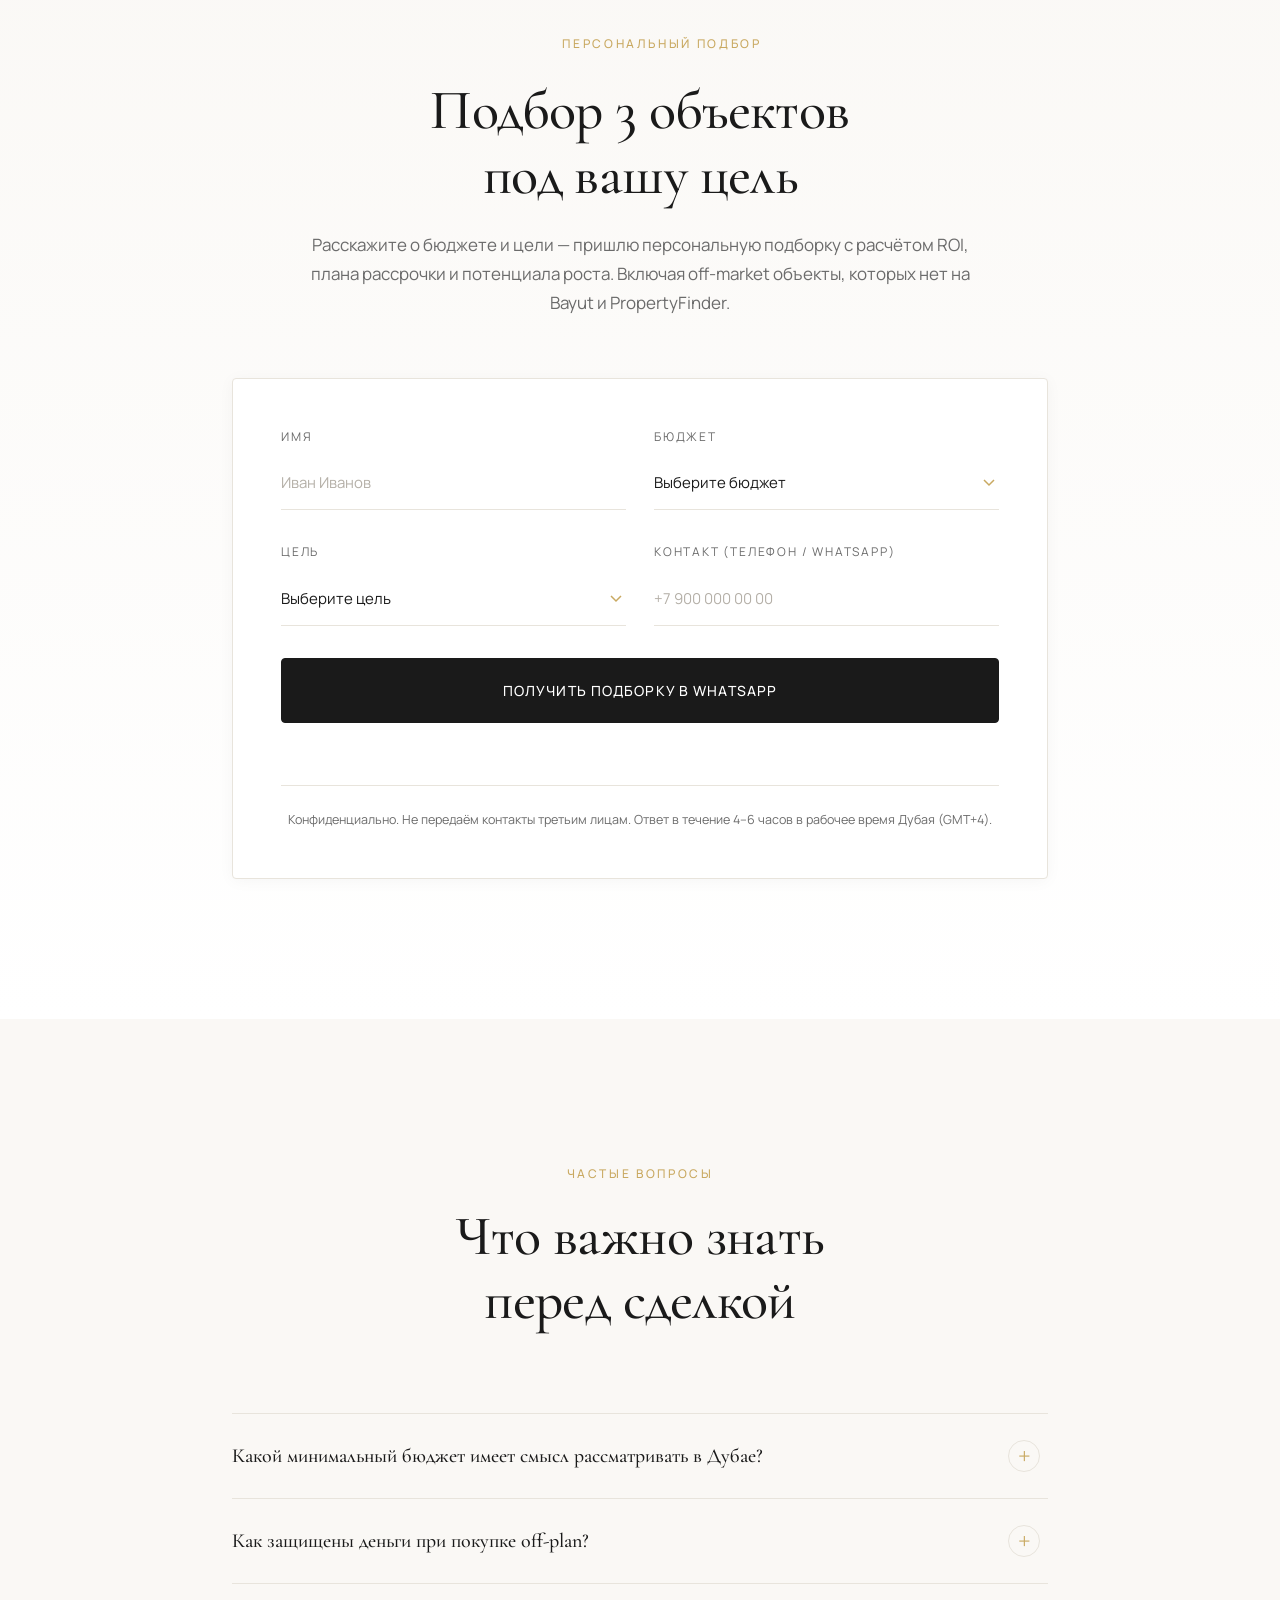
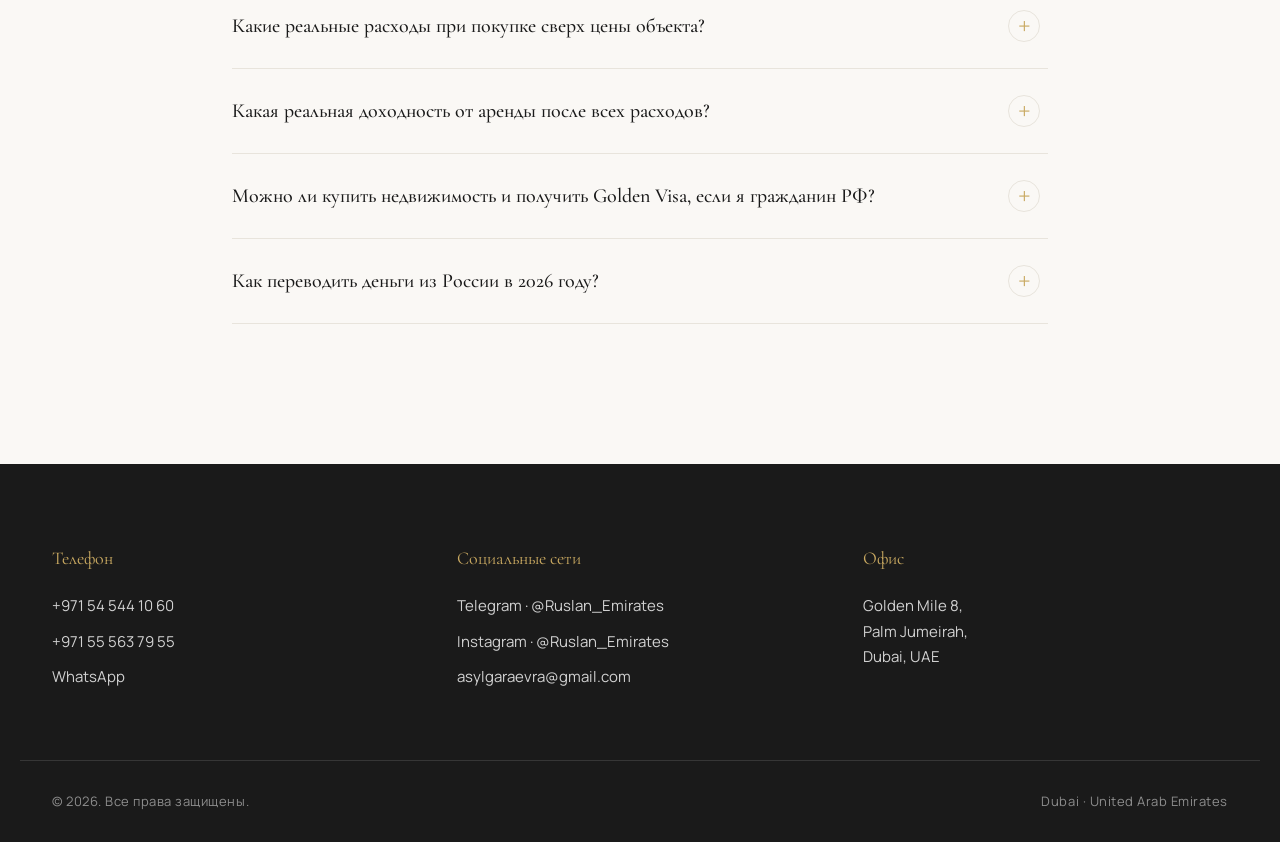
==== commit 9aa8d6b8: "Revert logo subtitle to "Luxury Real Estate UAE"; extend hero eyebrow - Logo subtitle on all six pag" ====
--- a/index.html
+++ b/index.html
@@ -157,7 +157,7 @@
     <div class="container header__inner">
         <a href="index.html" class="logo" data-i18n-aria-label="logo.aria" aria-label="На главную">
             <span class="logo__mark">RA</span>
-            <span class="logo__text">Ruslan Asylgaraev<span class="logo__sub">Luxury Real Estate &middot; Invest &amp; Life &middot; Dubai &middot; Abu Dhabi &middot; UAE</span></span>
+            <span class="logo__text">Ruslan Asylgaraev<span class="logo__sub">Luxury Real Estate UAE</span></span>
         </a>
         <nav class="nav" id="nav" data-i18n-aria-label="header.ariaNav" aria-label="Основная навигация">
             <a href="index.html" class="nav__link nav__link--active" data-i18n="nav.home">Главная</a>
@@ -189,7 +189,7 @@
         <div class="hero__bg" style="background-image: url('https://images.unsplash.com/photo-1512453979798-5ea266f8880c?auto=format&fit=crop&w=1920&q=80');"></div>
         <div class="hero__overlay"></div>
         <div class="container hero__content">
-            <span class="eyebrow reveal" data-i18n="home.hero.eyebrow">Luxury Real Estate · Dubai · Abu Dhabi · UAE</span>
+            <span class="eyebrow reveal" data-i18n="home.hero.eyebrow">Luxury Real Estate · Invest & Life · Dubai · Abu Dhabi</span>
             <h1 class="hero__title reveal" data-i18n-html="home.hero.title">Ваш личный брокер<br>элитной недвижимости<br>в Арабских Эмиратах</h1>
             <ul class="hero__creds reveal">
                 <li data-i18n="home.hero.cred1">Лицензированный брокер</li>
--- a/style.css
+++ b/style.css
@@ -262,17 +262,16 @@
     color: var(--ink);
     display: flex;
     flex-direction: column;
-    max-width: 215px;
 }
 
 .logo__sub {
     display: block;
     font-family: 'Manrope', sans-serif;
-    font-size: 8px;
-    letter-spacing: .06em;
+    font-size: 9px;
+    letter-spacing: .25em;
     text-transform: uppercase;
     color: var(--muted);
-    margin-top: 3px;
+    margin-top: 2px;
     width: 100%;
     text-align: justify;
     text-align-last: justify;
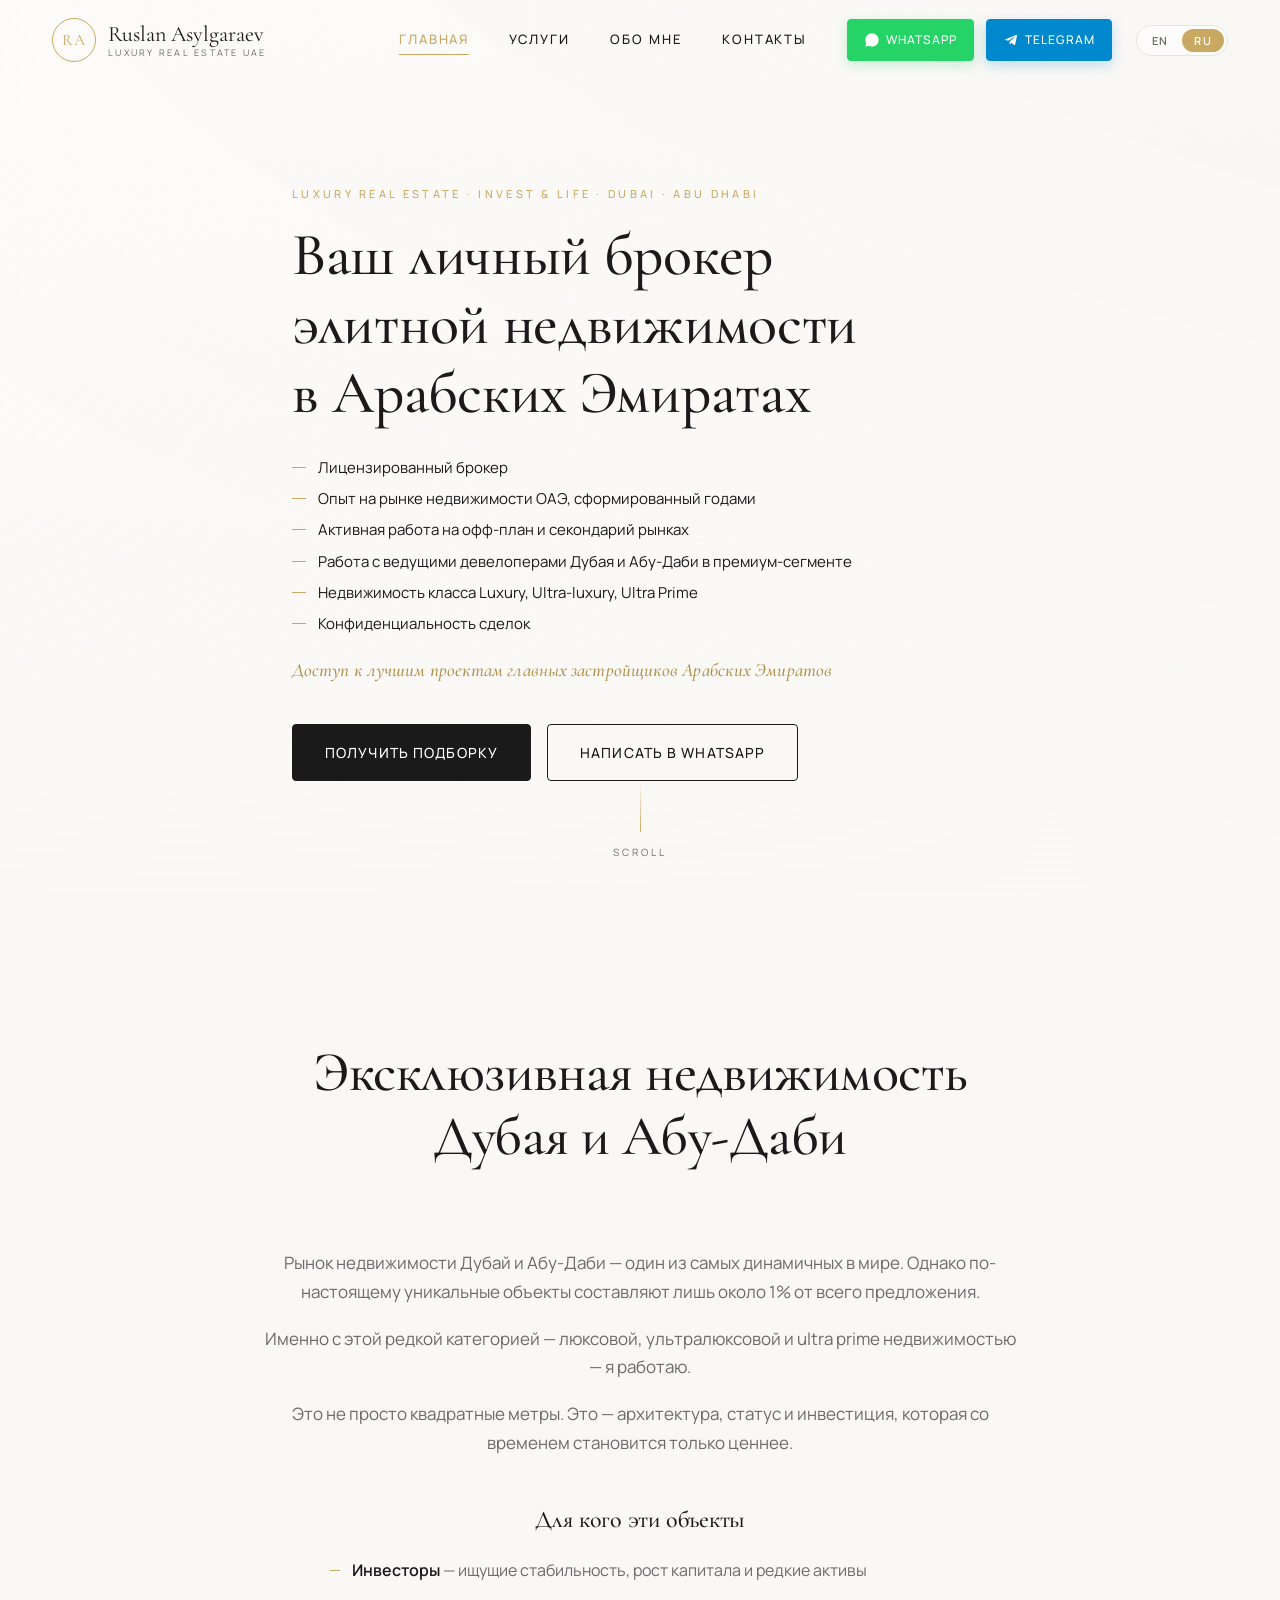
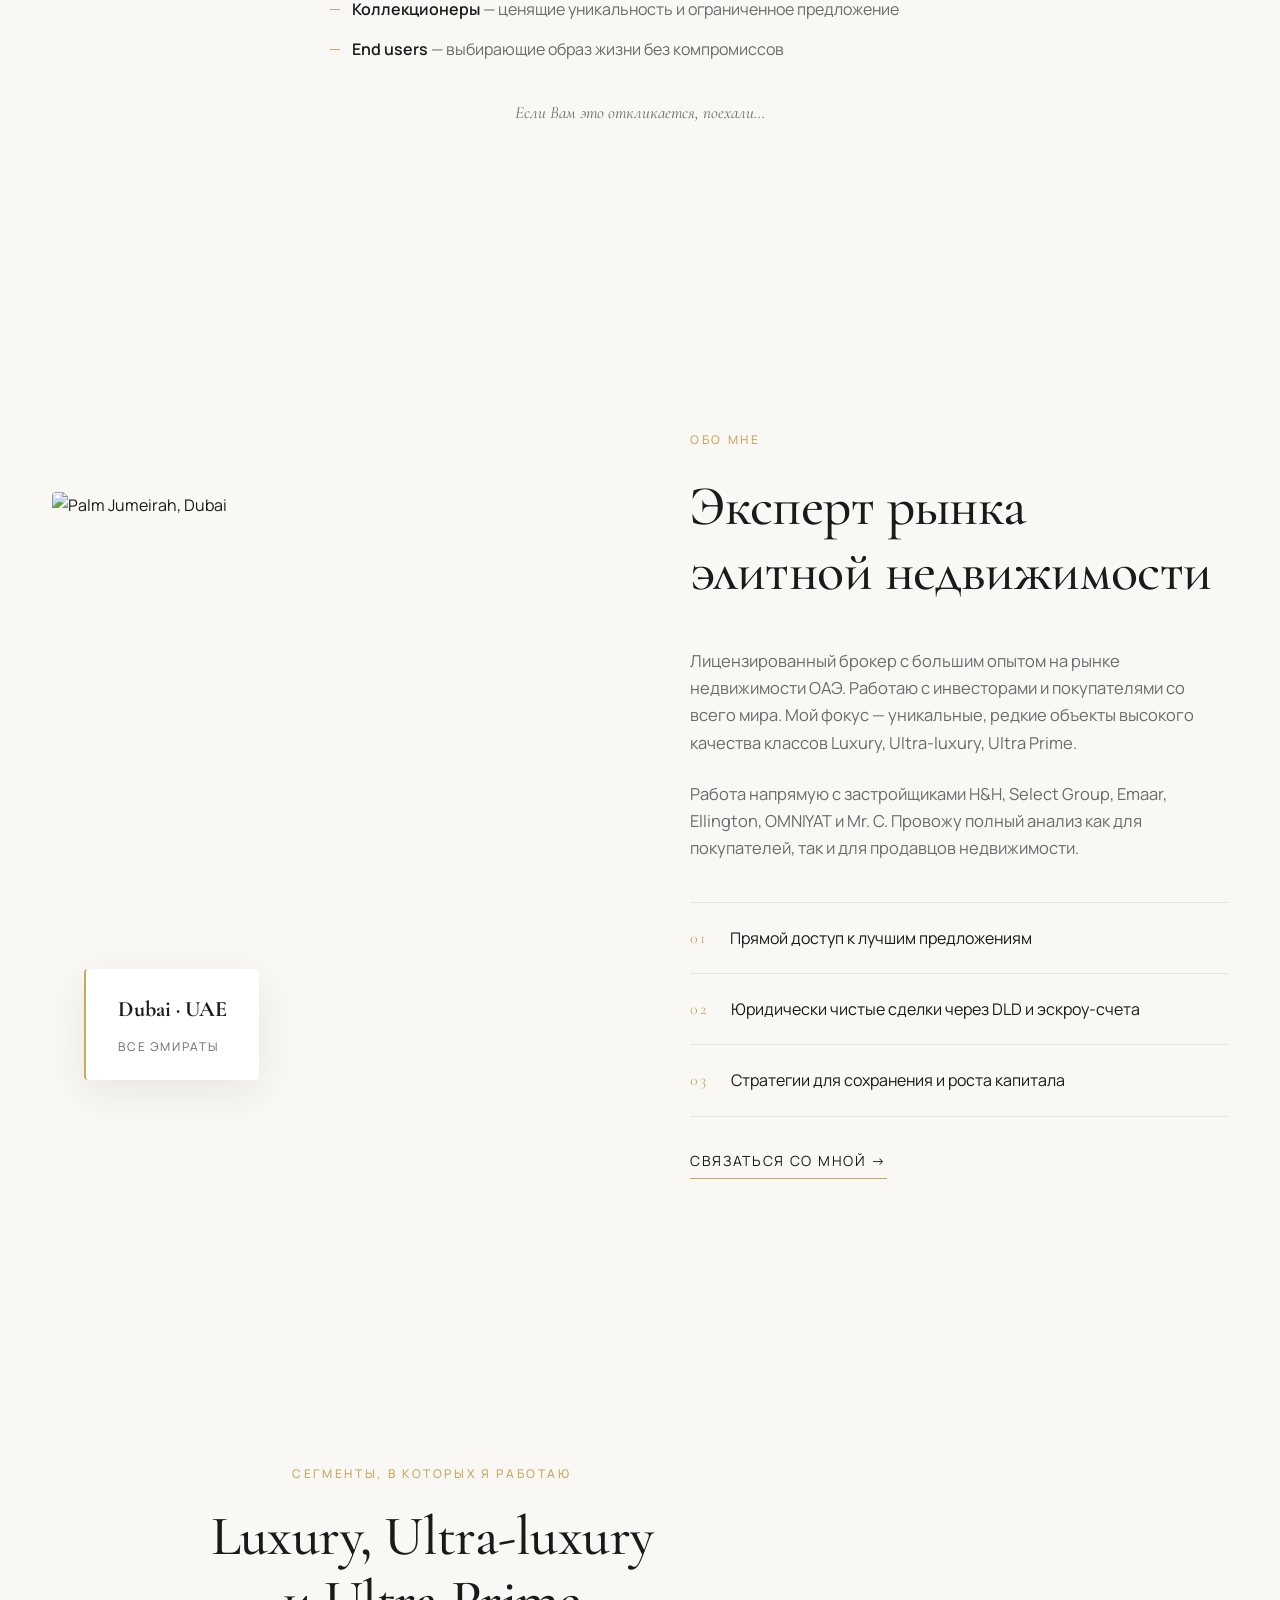
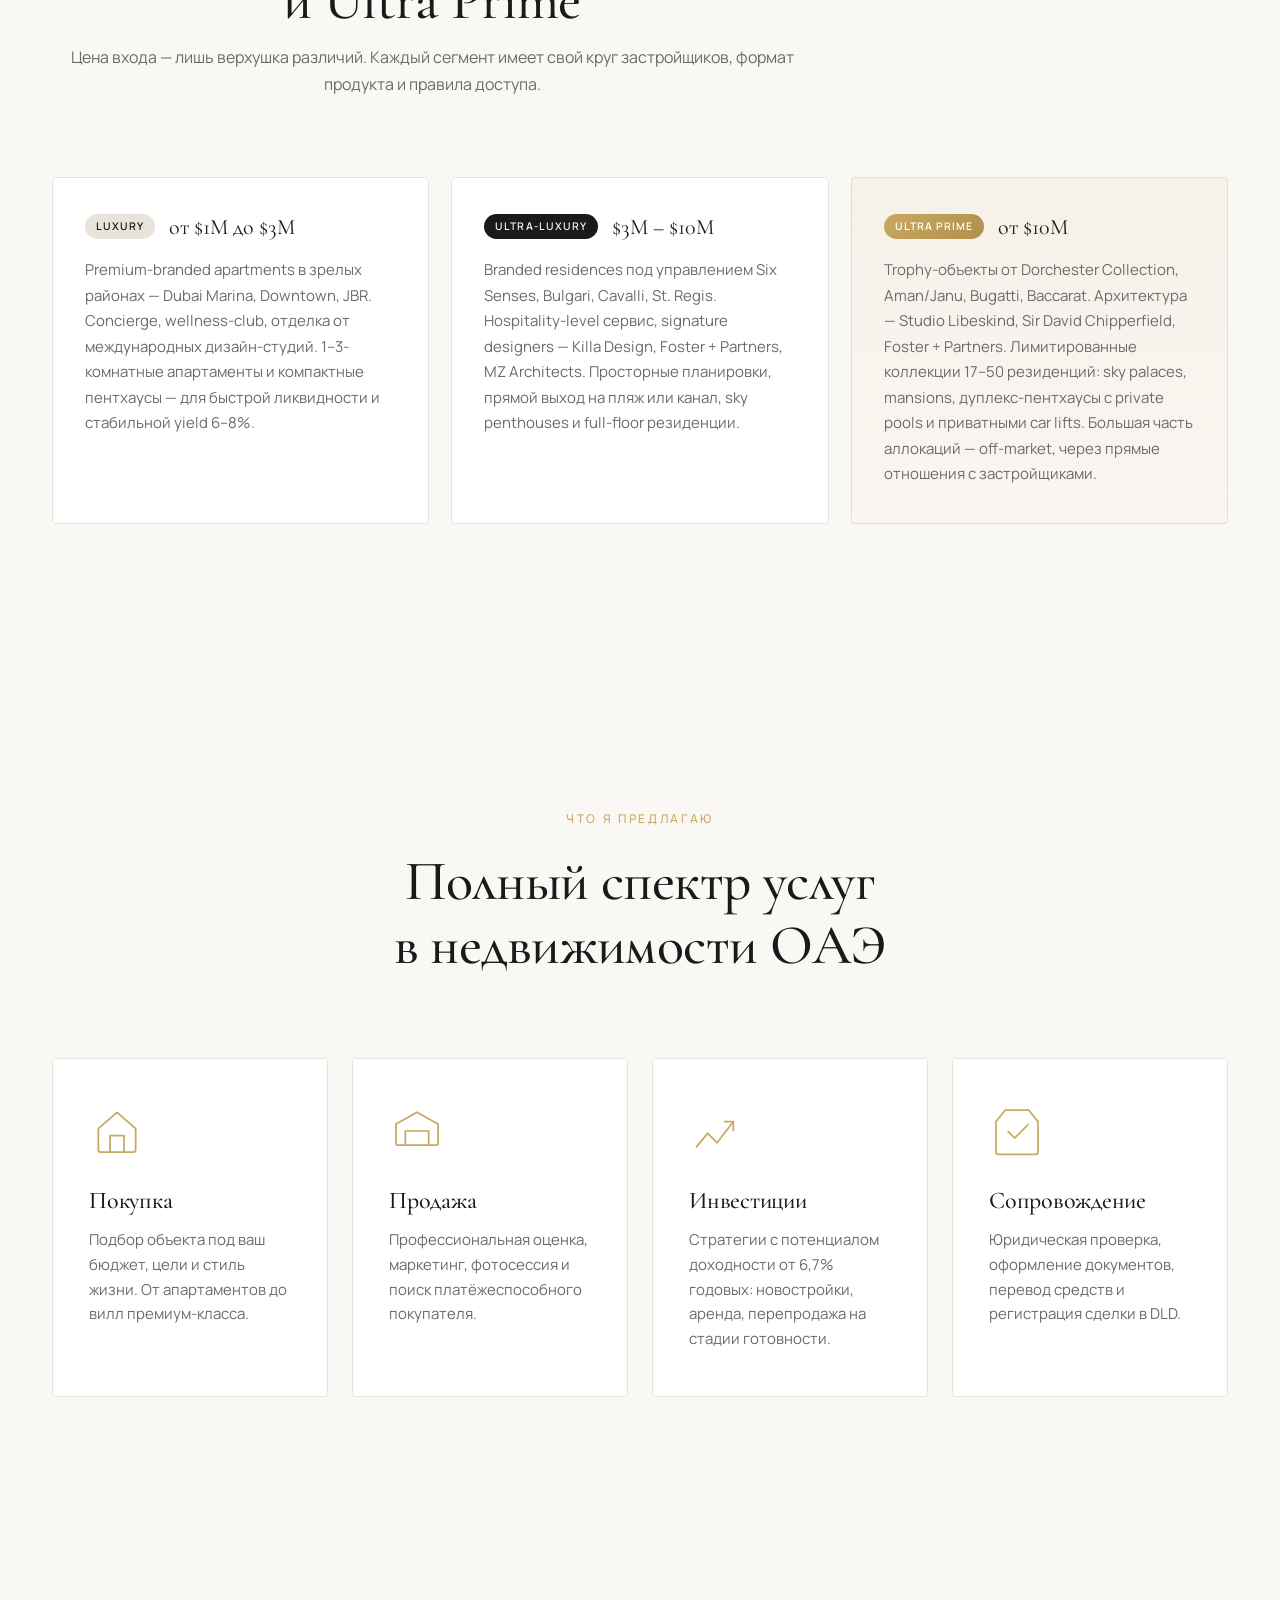
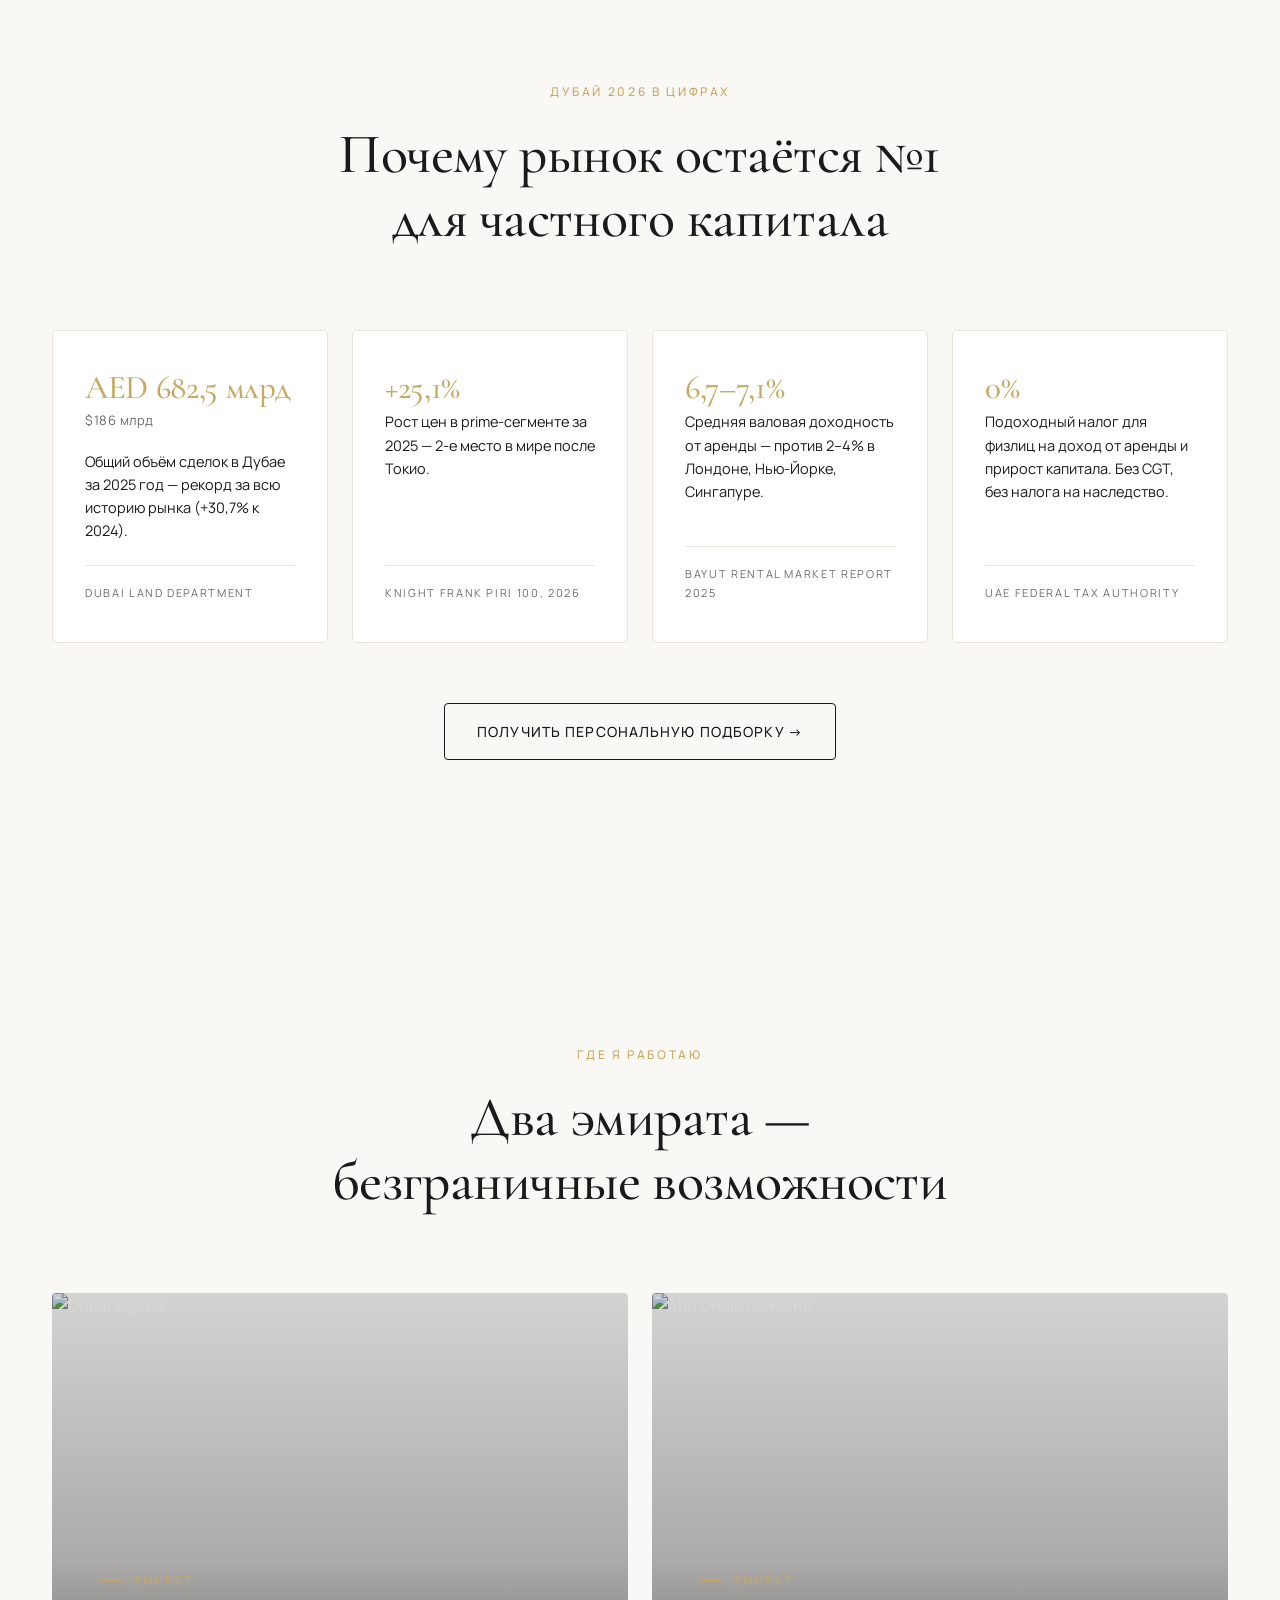
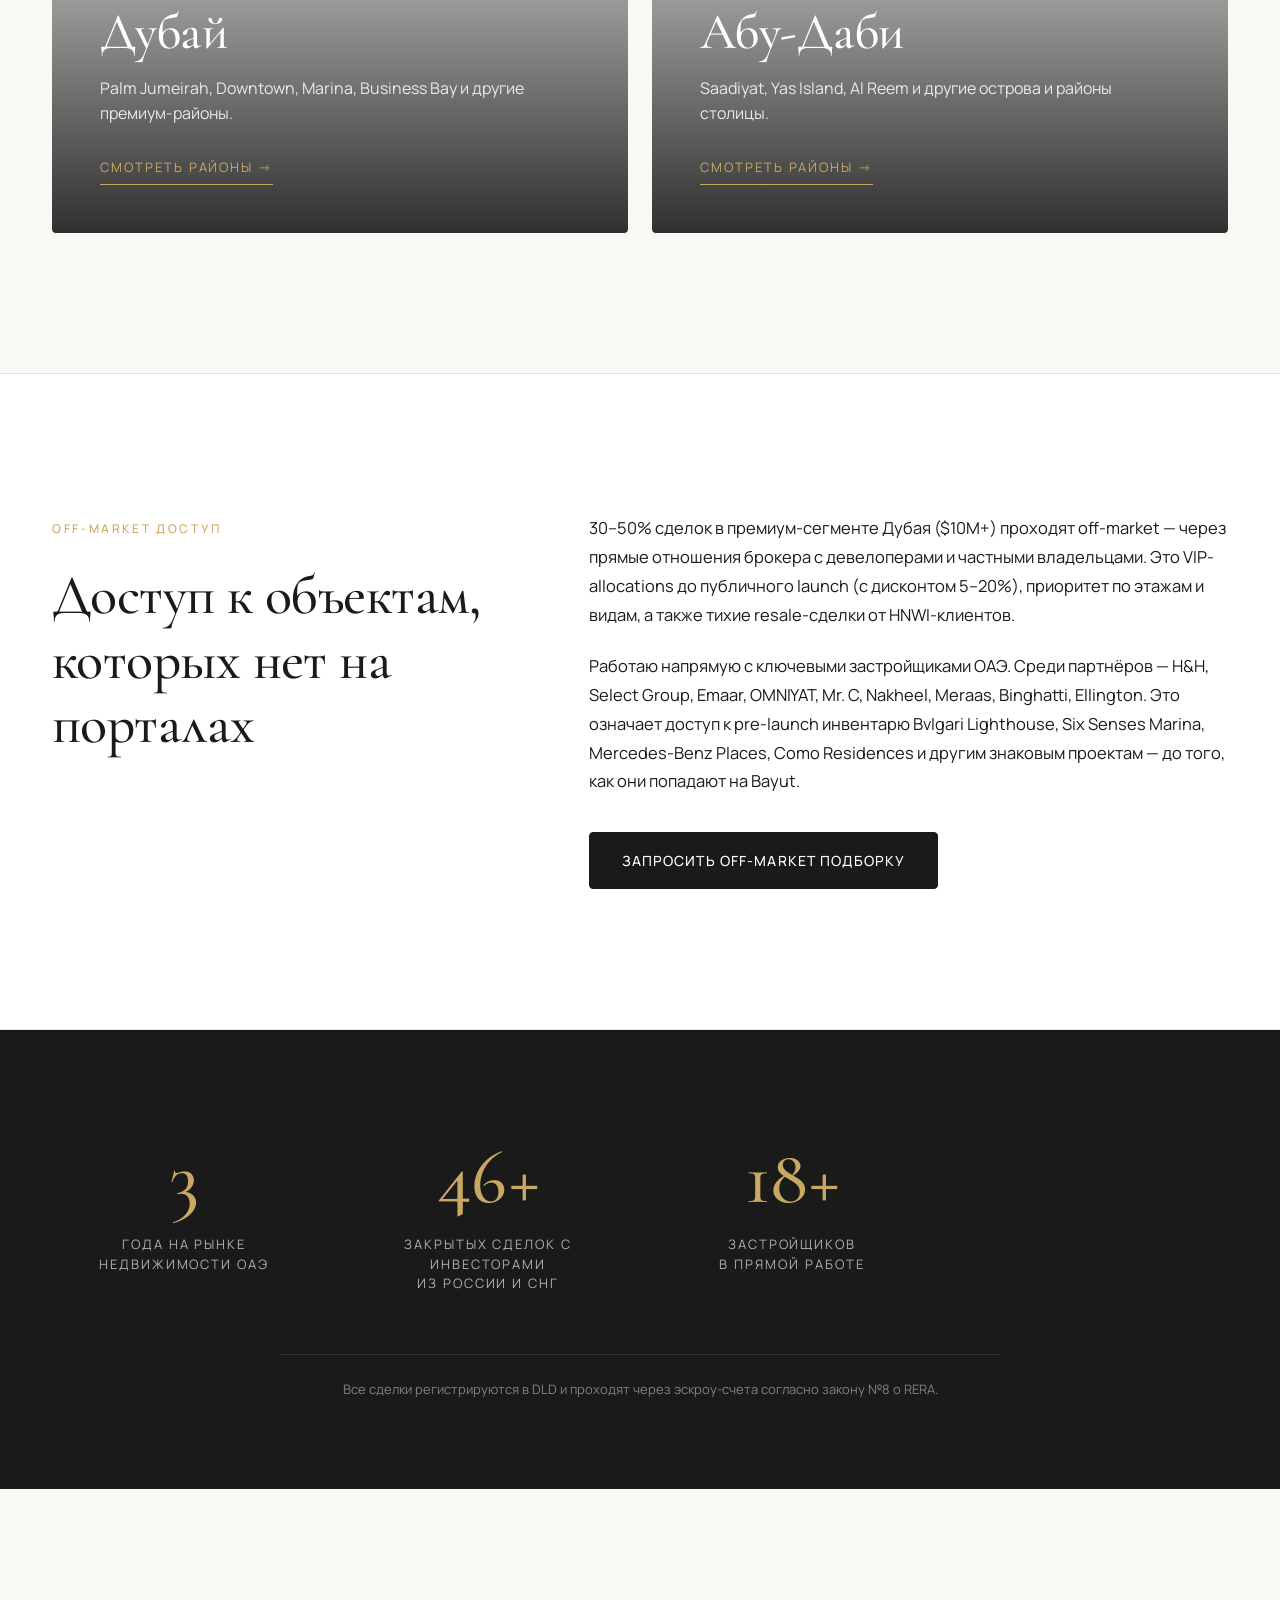
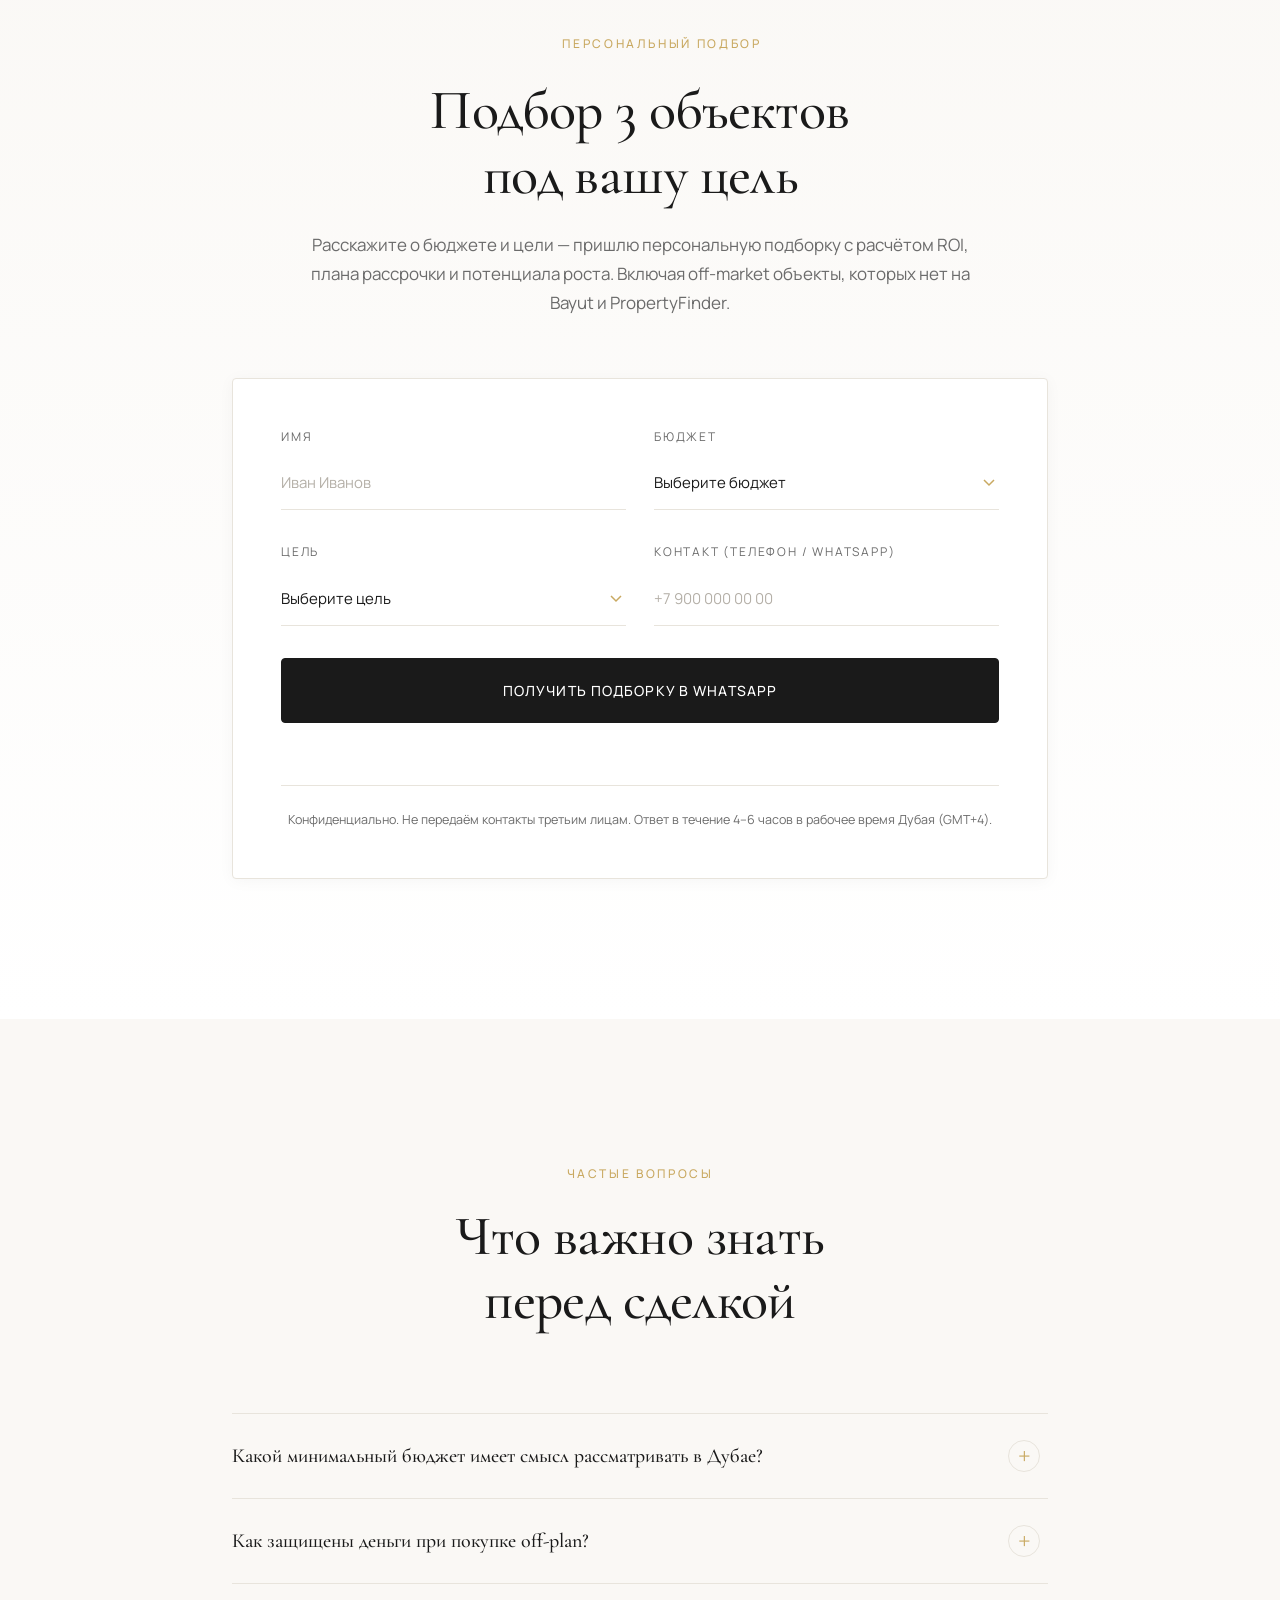
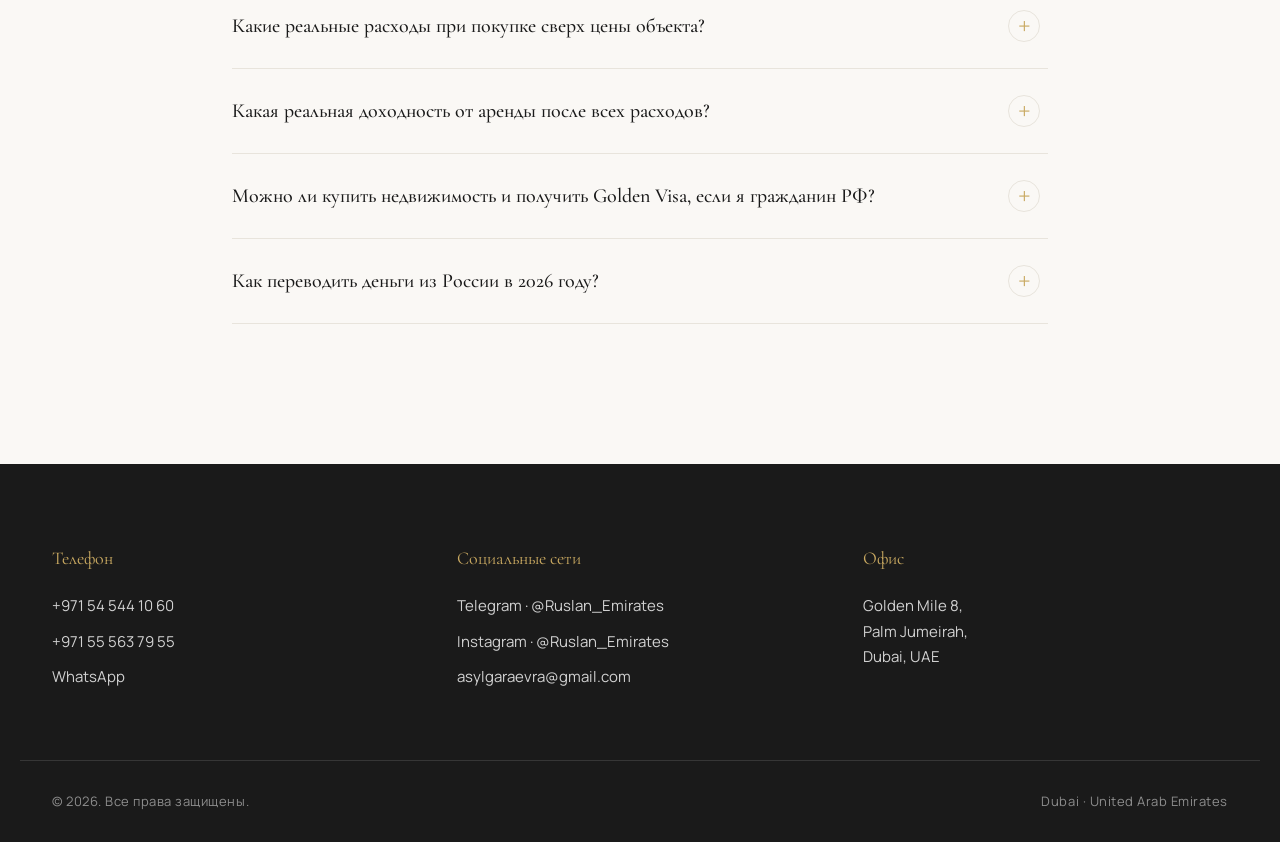
==== commit bb556b58: "Replace developer name list in hero with generic premium phrasing Hero credential #4 no longer lists" ====
--- a/index.html
+++ b/index.html
@@ -195,7 +195,7 @@
                 <li data-i18n="home.hero.cred1">Лицензированный брокер</li>
                 <li data-i18n="home.hero.cred2">Опыт на рынке недвижимости ОАЭ, сформированный годами</li>
                 <li data-i18n="home.hero.cred3">Активная работа на офф-план и секондарий рынках</li>
-                <li data-i18n="home.hero.cred4">Работа с H&amp;H, Select Group, Emaar, OMNIYAT, Mr. C, Muraba и другие</li>
+                <li data-i18n="home.hero.cred4">Работа с ведущими девелоперами Дубая и Абу-Даби в премиум-сегменте</li>
                 <li data-i18n="home.hero.cred5">Недвижимость класса Luxury, Ultra-luxury, Ultra Prime</li>
                 <li data-i18n="home.hero.cred6">Конфиденциальность сделок</li>
             </ul>
--- a/style.css
+++ b/style.css
@@ -2066,174 +2066,8 @@
 }
 
 /* ================================================
-   Ultra-luxury catalog (dubai.html)
-   ================================================ */
-.ultra {
-    background: linear-gradient(180deg, var(--bg) 0%, #FFFFFF 100%);
-}
-
-.ul-tabs__nav {
-    display: flex;
-    flex-wrap: wrap;
-    gap: 0;
-    border-bottom: 1px solid var(--line);
-    margin-bottom: 56px;
-}
-
-.ul-tab {
-    position: relative;
-    padding: 18px 24px;
-    font-family: 'Cormorant Garamond', 'Playfair Display', Georgia, serif;
-    font-size: 17px;
-    color: var(--muted);
-    font-weight: 500;
-    transition: color .25s var(--transition);
-    white-space: nowrap;
-}
-
-.ul-tab:hover { color: var(--ink); }
-
-.ul-tab.is-active { color: var(--ink); }
-
-.ul-tab.is-active::after {
-    content: '';
-    position: absolute;
-    left: 24px;
-    right: 24px;
-    bottom: -1px;
-    height: 2px;
-    background: var(--gold);
-}
-
-.ul-panel { display: none; }
-.ul-panel.is-active { display: block; }
-
-.ul-panel__head {
-    margin-bottom: 36px;
-    max-width: 760px;
-}
-
-.ul-panel__head h3 {
-    font-family: 'Cormorant Garamond', 'Playfair Display', Georgia, serif;
-    font-size: clamp(28px, 3vw, 40px);
-    margin-bottom: 14px;
-}
-
-.ul-panel__head p {
-    color: var(--muted);
-    font-size: 17px;
-    line-height: 1.7;
-}
-
-.ul-image-placeholder {
-    aspect-ratio: 21 / 9;
-    border: 1px dashed var(--line);
-    background: linear-gradient(135deg, #F5F1E8 0%, #FAF8F5 100%);
-    display: flex;
-    align-items: center;
-    justify-content: center;
-    color: var(--muted);
-    font-style: italic;
-    font-size: 15px;
-    margin: 0 0 48px;
-    border-radius: var(--radius-lg);
-    padding: 24px;
-    text-align: center;
-}
-
-.ul-table-wrap { overflow-x: auto; }
-
-.ul-table {
-    width: 100%;
-    border-collapse: collapse;
-    font-size: 15px;
-}
-
-.ul-table thead th {
-    text-align: left;
-    padding: 14px 16px;
-    font-size: 11px;
-    letter-spacing: .15em;
-    text-transform: uppercase;
-    color: var(--ink);
-    border-bottom: 2px solid var(--ink);
-    font-weight: 600;
-    font-family: 'Manrope', system-ui, sans-serif;
-    white-space: nowrap;
-}
-
-.ul-table tbody td {
-    padding: 18px 16px;
-    border-bottom: 1px solid var(--line);
-    vertical-align: top;
-    line-height: 1.55;
-}
-
-.ul-table tbody tr { transition: background .2s var(--transition); }
-.ul-table tbody tr:hover { background: rgba(201, 169, 97, .06); }
-
-.ul-table tbody tr.ul-row--delivered { background: rgba(201, 169, 97, .07); }
-.ul-table tbody tr.ul-row--delivered:hover { background: rgba(201, 169, 97, .14); }
-
-.ul-table .col-handover {
-    color: var(--muted);
-    white-space: nowrap;
-    font-size: 14px;
-}
-
-.ul-table .col-project {
-    font-family: 'Cormorant Garamond', 'Playfair Display', Georgia, serif;
-    font-size: 17px;
-    color: var(--ink);
-    line-height: 1.35;
-}
-
-.ul-table .col-developer {
-    color: var(--muted);
-    font-size: 14px;
-}
-
-.ul-table .col-features {
-    color: var(--muted);
-    max-width: 380px;
-    font-size: 14px;
-}
-
-.ul-table .col-cta { white-space: nowrap; width: 1%; }
-
-.ul-cta-btn {
-    display: inline-flex;
-    align-items: center;
-    justify-content: center;
-    text-align: center;
-    padding: 8px 12px;
-    border: 1px solid var(--gold);
-    color: var(--ink);
-    background: transparent;
-    border-radius: 14px;
-    font-size: 12px;
-    line-height: 1.3;
-    letter-spacing: .03em;
-    font-family: 'Manrope', system-ui, sans-serif;
-    text-decoration: none;
-    white-space: normal;
-    max-width: 140px;
-    transition: background .2s var(--transition), color .2s var(--transition);
-    cursor: pointer;
-}
-.ul-cta-btn:hover { background: var(--gold); color: #FFFFFF; }
-.ul-completion {
-    display: inline-block;
-    margin-left: 6px;
-    padding: 2px 8px;
-    border-radius: 999px;
-    background: rgba(201, 169, 97, .14);
-    color: var(--ink);
-    font-size: 11px;
-    letter-spacing: .04em;
-    white-space: nowrap;
-}
-
+   Segment badges (Luxury / Ultra-luxury / Ultra Prime)
+   ================================================ */
 .ul-badge {
     display: inline-block;
     padding: 4px 11px;
@@ -2260,100 +2094,3 @@
     background: var(--line);
     color: var(--ink);
 }
-
-.ul-cards { display: none; }
-
-.ul-disclaimer {
-    font-size: 12px;
-    color: var(--muted);
-    line-height: 1.7;
-    margin-top: 56px;
-    max-width: 820px;
-}
-
-@media (max-width: 1024px) {
-    .ul-tab { padding: 16px 18px; font-size: 16px; }
-    .ul-tab.is-active::after { left: 18px; right: 18px; }
-}
-
-@media (max-width: 768px) {
-    .ul-tabs__nav {
-        flex-wrap: nowrap;
-        overflow-x: auto;
-        margin: 0 -20px 40px;
-        padding: 0 20px;
-        scrollbar-width: none;
-    }
-    .ul-tabs__nav::-webkit-scrollbar { display: none; }
-    .ul-tab {
-        padding: 14px 14px;
-        font-size: 15px;
-        flex: 0 0 auto;
-    }
-    .ul-tab.is-active::after { left: 14px; right: 14px; }
-
-    .ul-panel__head { margin-bottom: 28px; }
-    .ul-panel__head h3 { font-size: 26px; }
-    .ul-panel__head p { font-size: 15px; }
-
-    .ul-image-placeholder {
-        aspect-ratio: 4 / 3;
-        margin-bottom: 36px;
-        font-size: 13px;
-    }
-
-    .ul-table-wrap { display: none; }
-    .ul-cards { display: block; }
-
-    .ul-card {
-        padding: 22px;
-        background: #FFFFFF;
-        border: 1px solid var(--line);
-        border-radius: var(--radius-lg);
-        margin-bottom: 14px;
-        box-shadow: var(--shadow-sm);
-    }
-
-    .ul-card.ul-card--delivered {
-        background: rgba(201, 169, 97, .05);
-    }
-
-    .ul-card__cta { margin-top: 14px; align-self: flex-start; }
-
-    .ul-card__head {
-        display: flex;
-        gap: 12px;
-        align-items: flex-start;
-        justify-content: space-between;
-        margin-bottom: 16px;
-    }
-
-    .ul-card__name {
-        font-family: 'Cormorant Garamond', 'Playfair Display', Georgia, serif;
-        font-size: 18px;
-        line-height: 1.3;
-        color: var(--ink);
-        flex: 1;
-    }
-
-    .ul-card__row {
-        display: flex;
-        gap: 12px;
-        padding: 6px 0;
-        font-size: 14px;
-    }
-
-    .ul-card__label {
-        color: var(--muted);
-        width: 110px;
-        flex-shrink: 0;
-        font-size: 12px;
-        letter-spacing: .1em;
-        text-transform: uppercase;
-        padding-top: 2px;
-    }
-
-    .ul-card__value { color: var(--ink); flex: 1; line-height: 1.5; }
-
-    .ul-disclaimer { margin-top: 40px; font-size: 11.5px; }
-}
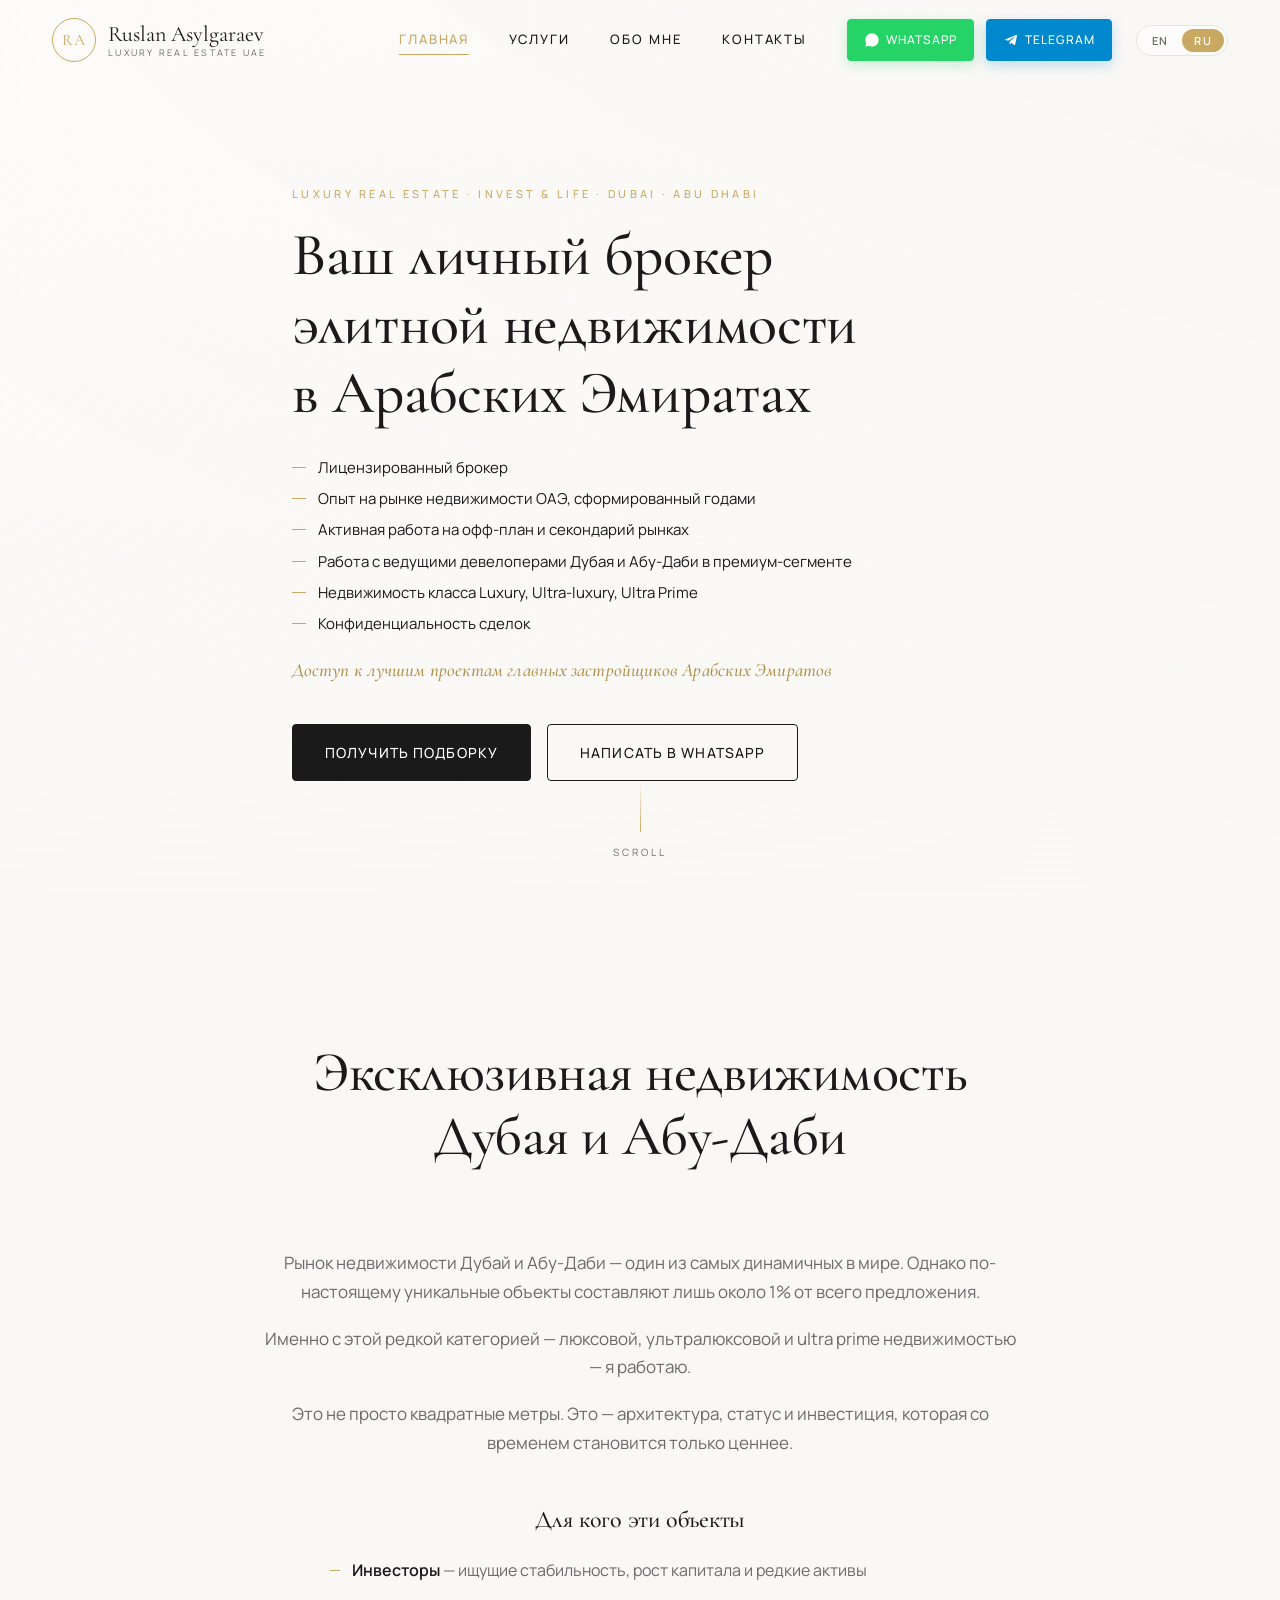
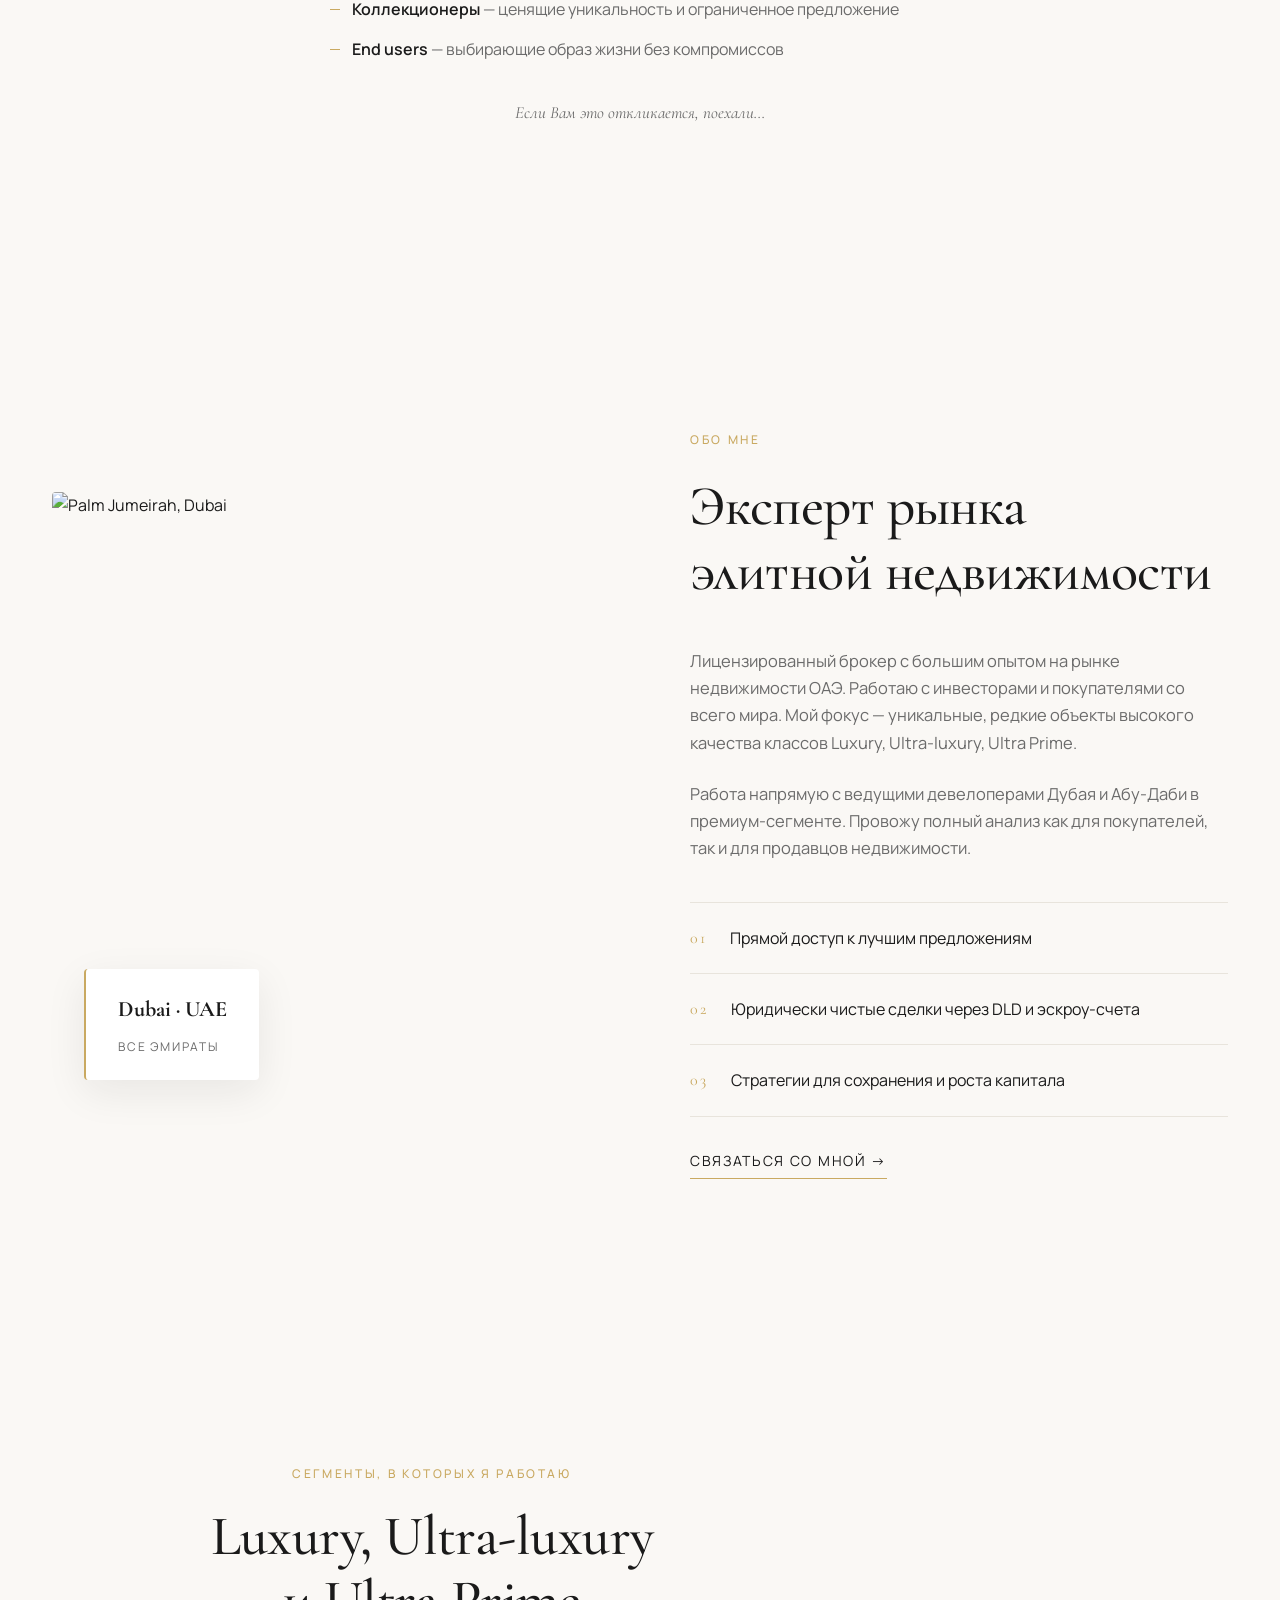
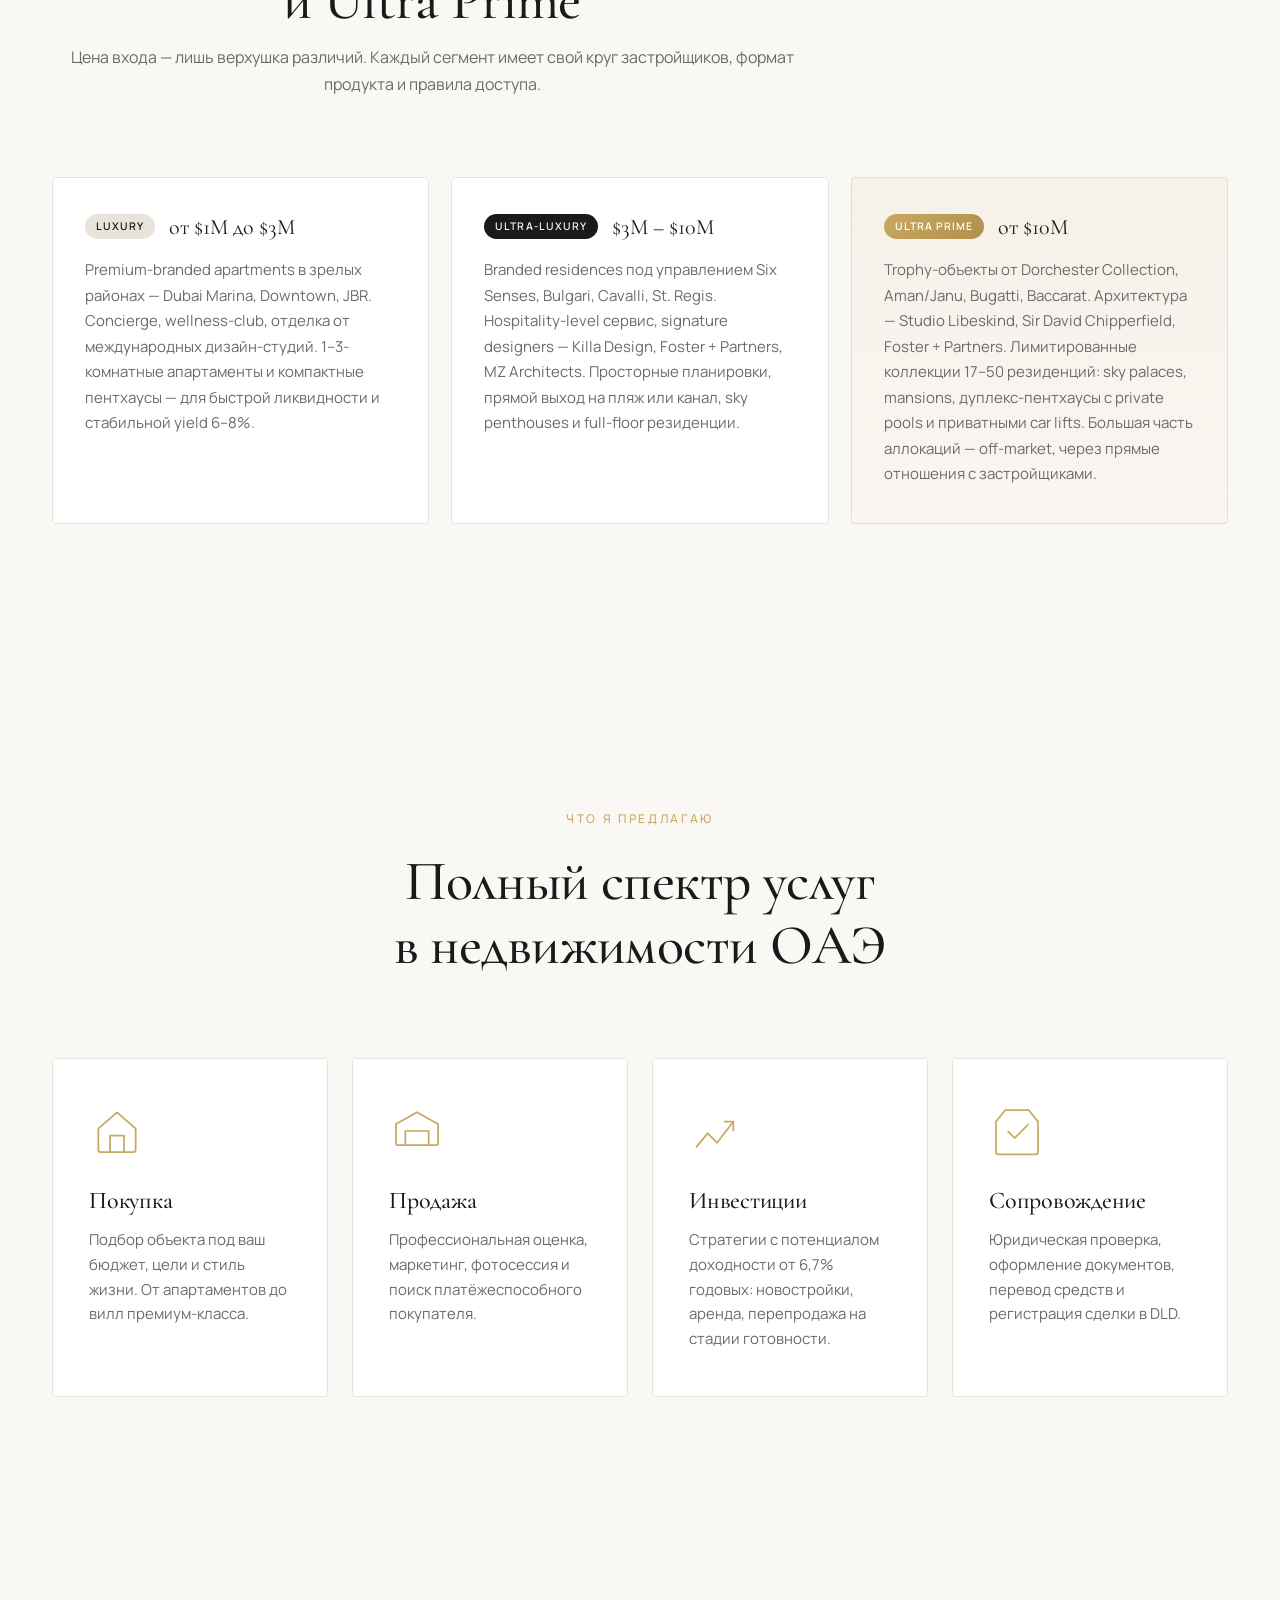
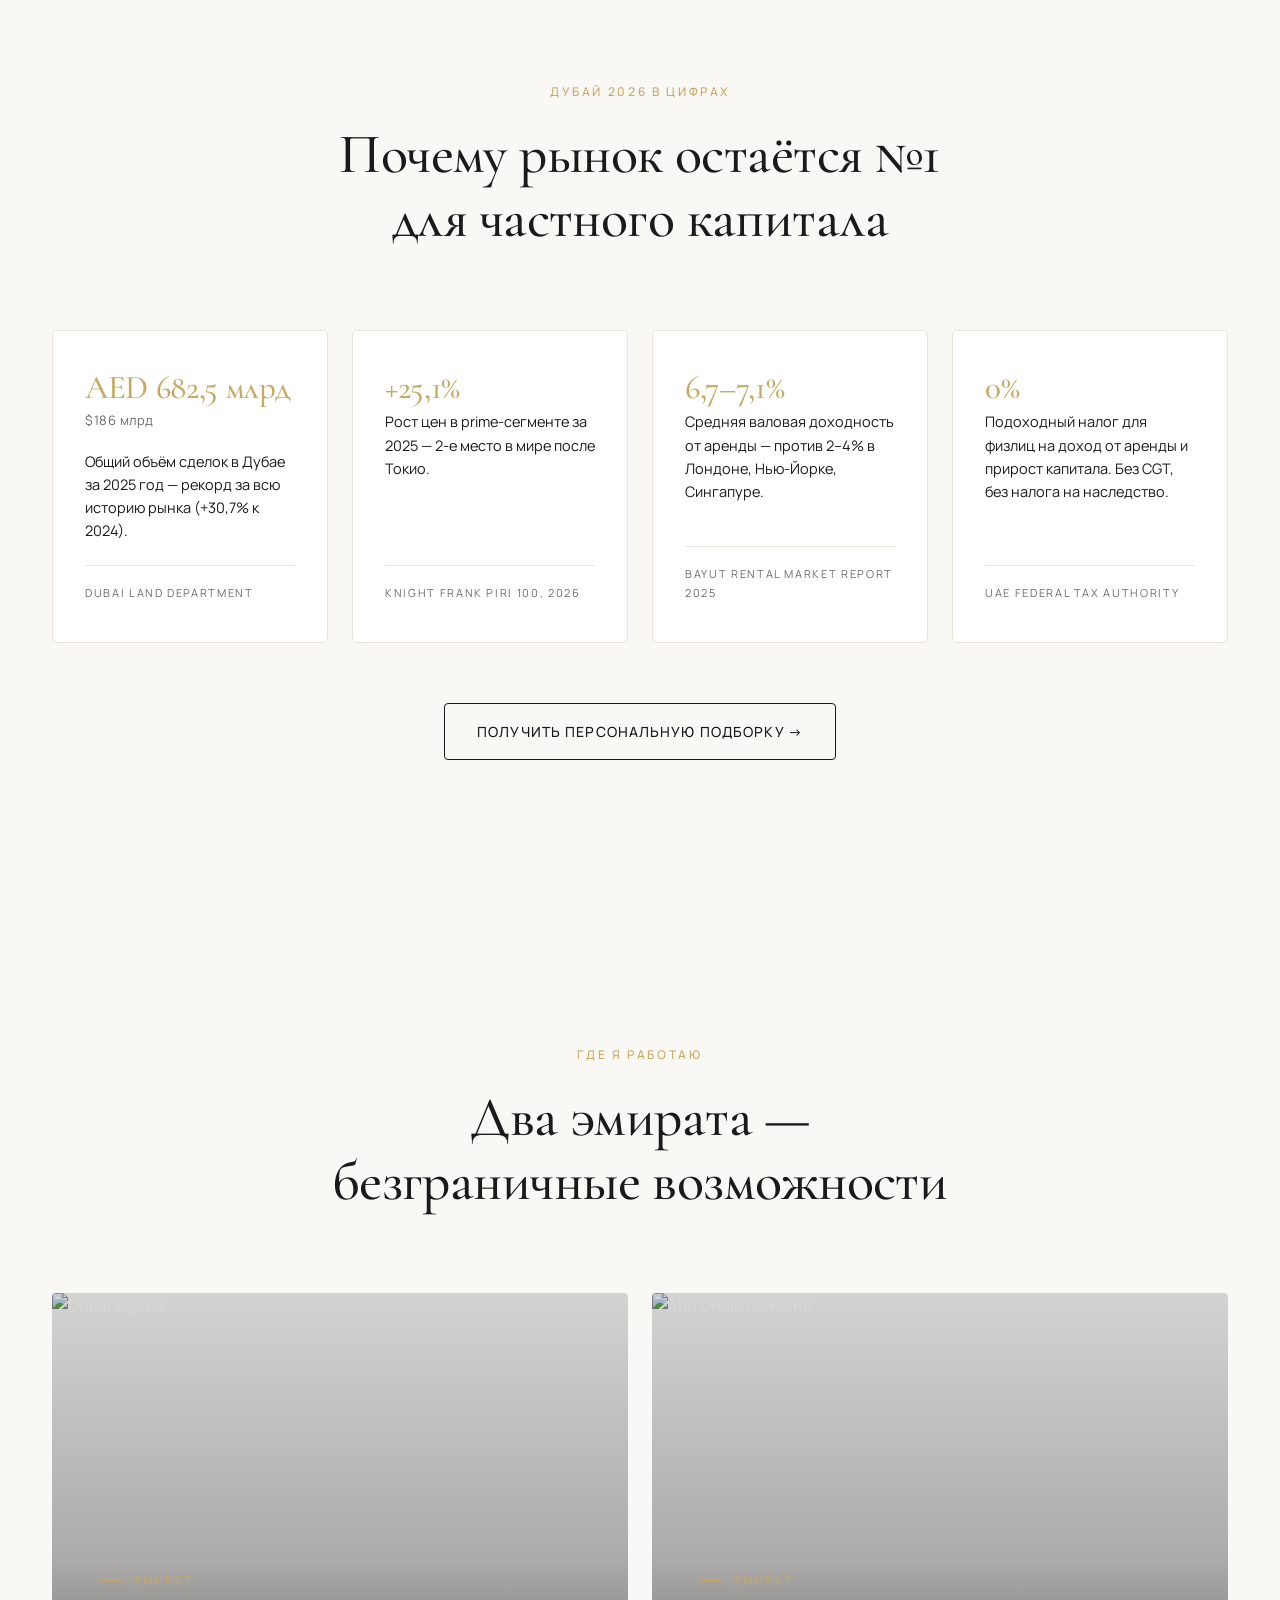
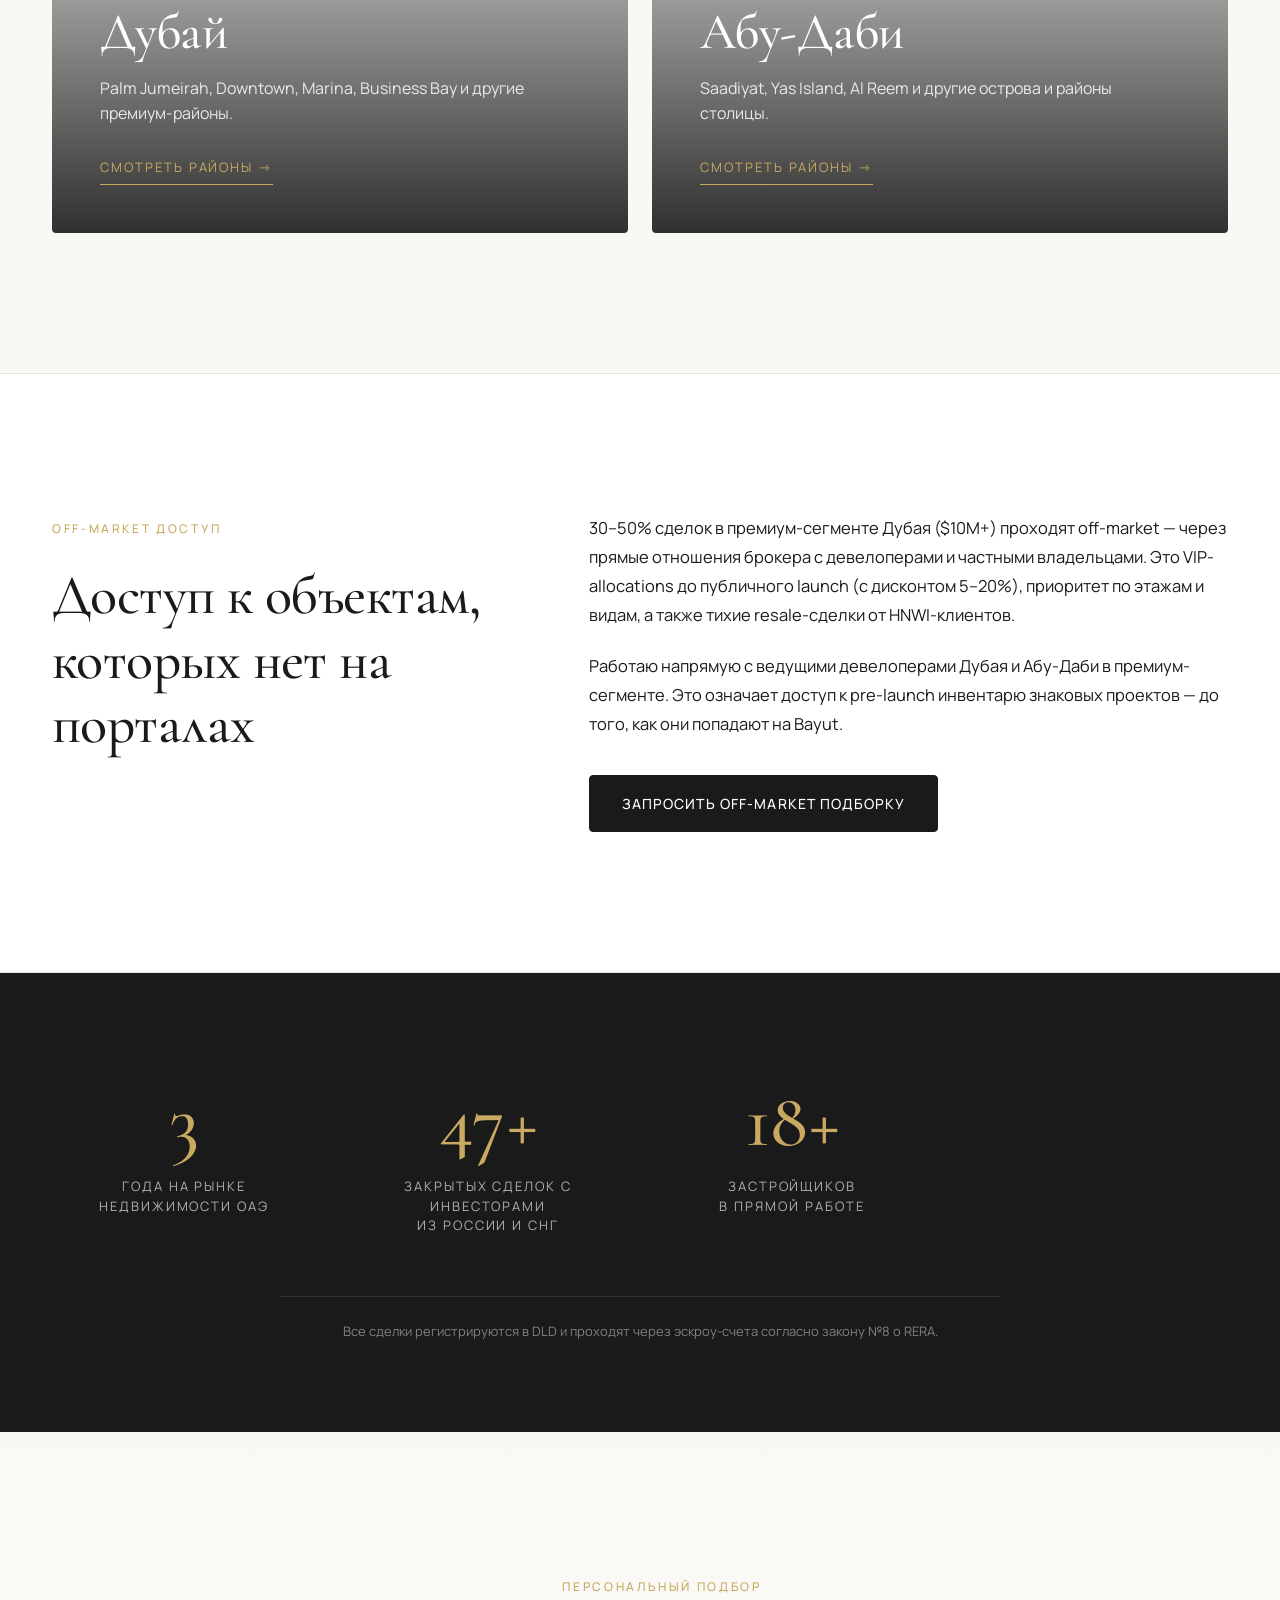
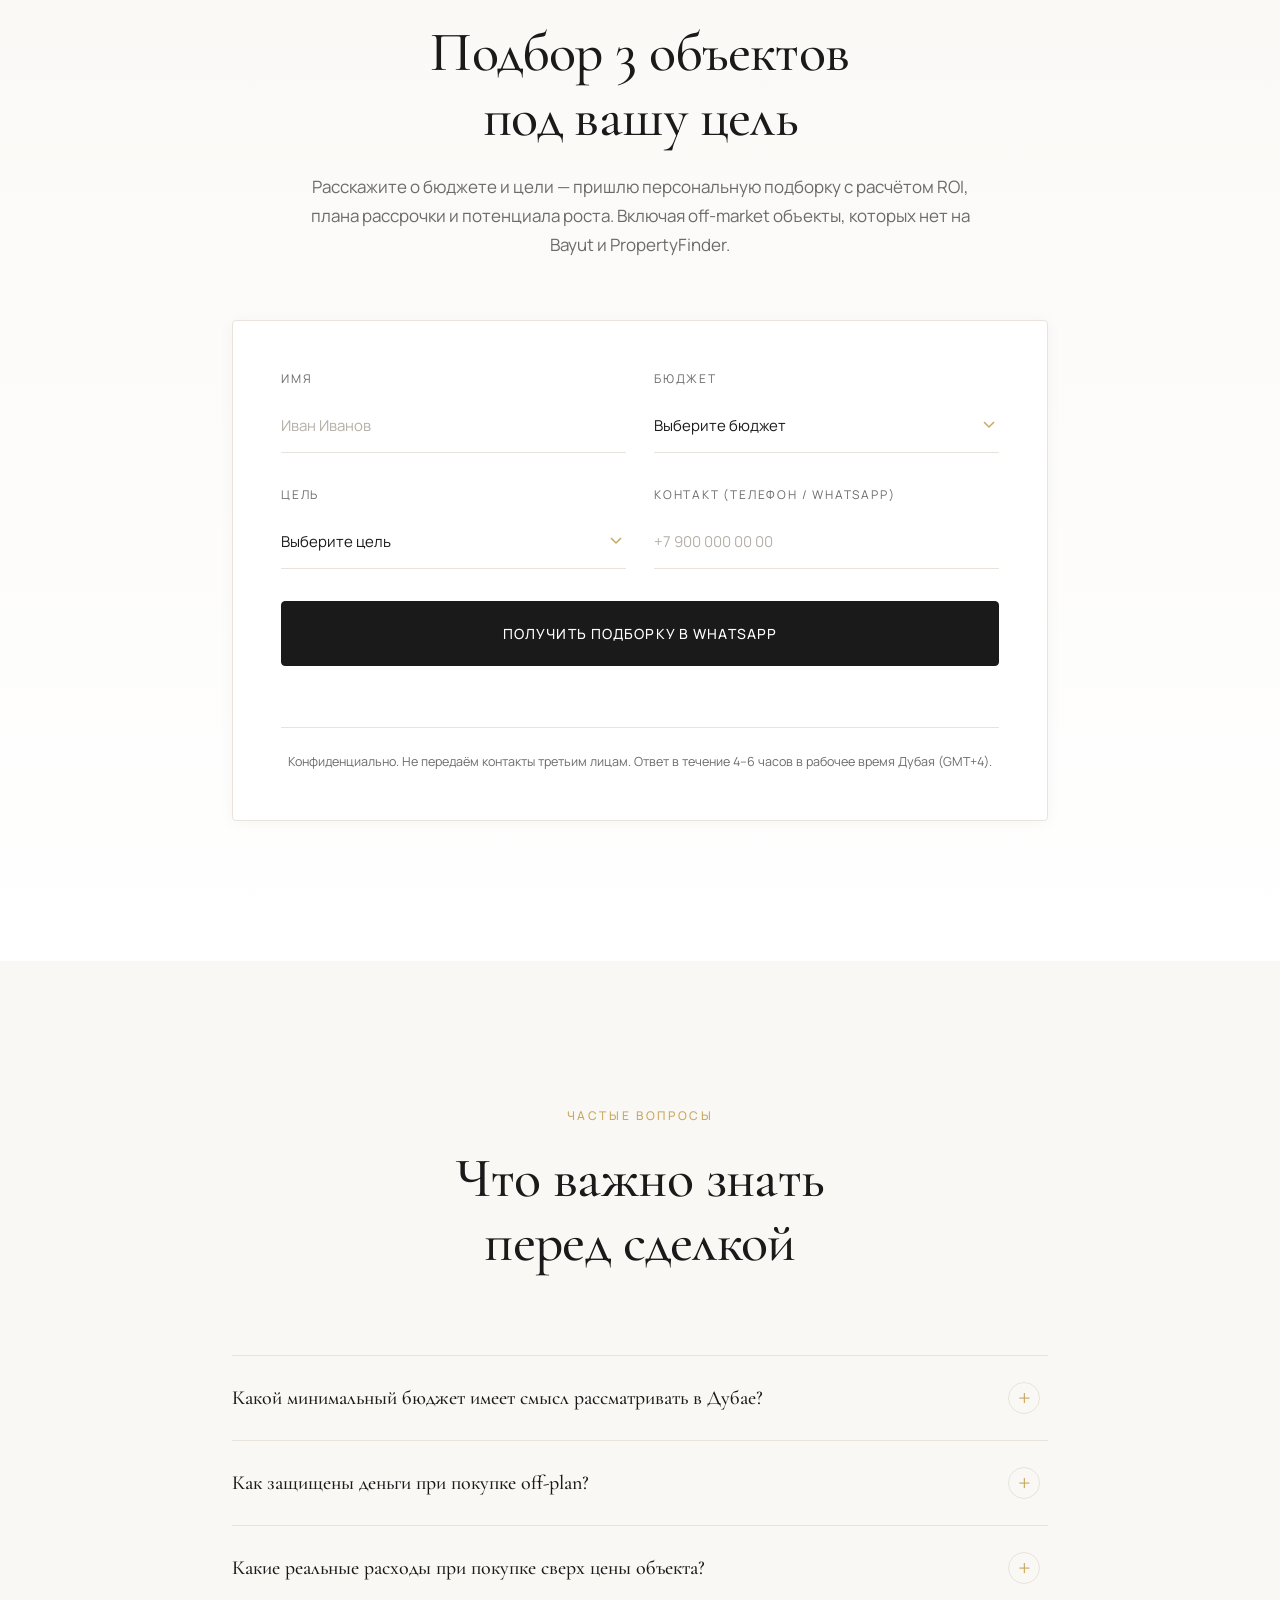
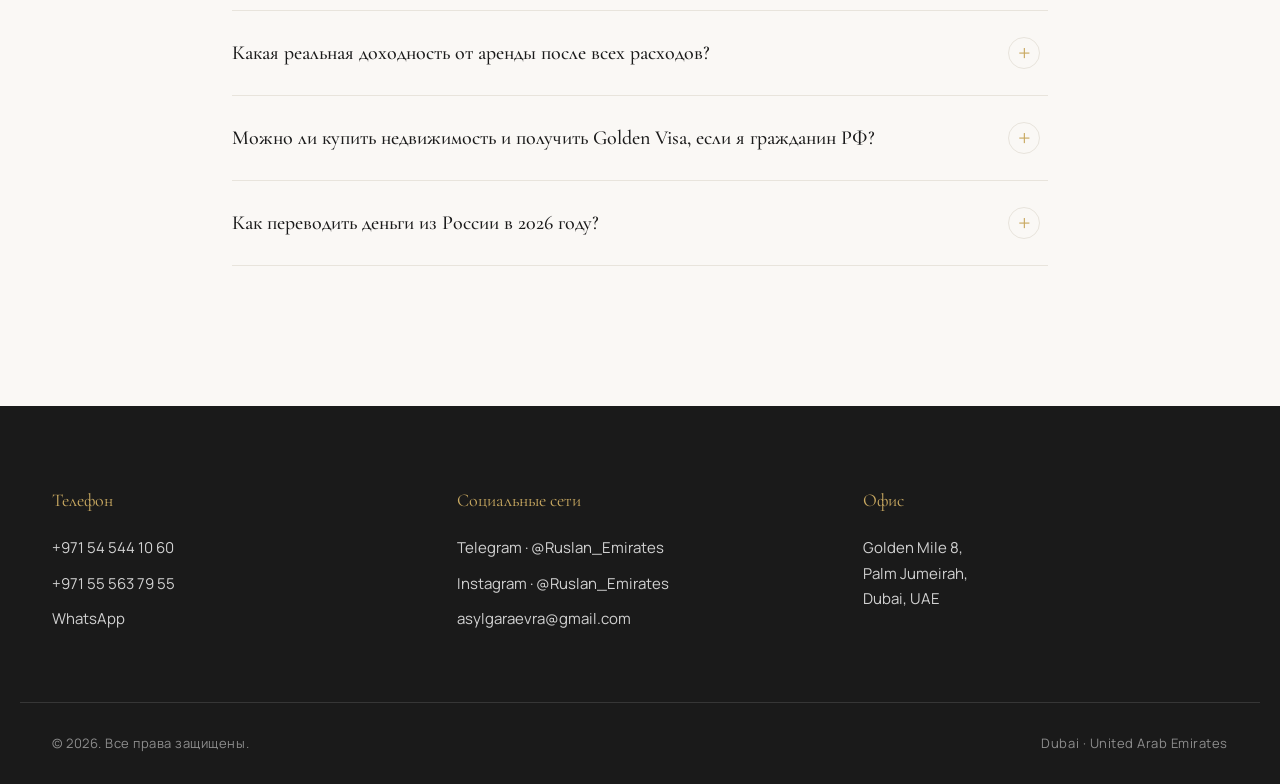
==== commit fd3ed21a: "Generalize developer mentions across the site Removed all named-developer lists (H&H, Select Group, " ====
--- a/index.html
+++ b/index.html
@@ -4,7 +4,7 @@
     <meta charset="UTF-8">
     <meta name="viewport" content="width=device-width, initial-scale=1.0">
     <title>Недвижимость Дубай | Руслан Асылгараев — лицензированный брокер</title>
-    <meta name="description" data-i18n-content="meta.home.desc" content="Лицензированный брокер премиальной недвижимости в Дубае. Большой опыт на рынке ОАЭ, прямые отношения с H&amp;H, Select Group, Emaar, OMNIYAT и Mr. C. Сегменты Luxury, Ultra-luxury и Ultra Prime — от $1M до $30M+.">
+    <meta name="description" data-i18n-content="meta.home.desc" content="Лицензированный брокер премиальной недвижимости в Дубае. Большой опыт на рынке ОАЭ, прямые отношения с ведущими девелоперами Дубая и Абу-Даби в премиум-сегменте. Сегменты Luxury, Ultra-luxury и Ultra Prime — от $1M до $30M+.">
     <meta name="keywords" content="недвижимость Дубай, купить квартиру в Дубае, премиальная недвижимость ОАЭ, брокер Palm Jumeirah, ultra prime Dubai, Golden Visa Дубай, недвижимость Эмираты">
     <meta name="author" content="Ruslan Asylgaraev">
     <meta name="robots" content="index, follow">
@@ -13,7 +13,7 @@
     <meta property="og:type" content="website">
     <meta property="og:locale" content="ru_RU">
     <meta property="og:title" data-i18n-content="meta.home.title" content="Недвижимость Дубай | Руслан Асылгараев — лицензированный брокер">
-    <meta property="og:description" data-i18n-content="meta.home.desc" content="Лицензированный брокер премиальной недвижимости в Дубае. Большой опыт на рынке ОАЭ, прямые отношения с H&amp;H, Select Group, Emaar, OMNIYAT и Mr. C. Сегменты Luxury, Ultra-luxury и Ultra Prime — от $1M до $30M+.">
+    <meta property="og:description" data-i18n-content="meta.home.desc" content="Лицензированный брокер премиальной недвижимости в Дубае. Большой опыт на рынке ОАЭ, прямые отношения с ведущими девелоперами Дубая и Абу-Даби в премиум-сегменте. Сегменты Luxury, Ultra-luxury и Ultra Prime — от $1M до $30M+.">
     <meta property="og:image" content="https://privedubai.com/og-image.jpg">
     <meta property="og:image:width" content="1200">
     <meta property="og:image:height" content="630">
@@ -45,7 +45,7 @@
       "@type": "RealEstateAgent",
       "name": "Ruslan Asylgaraev — Licensed Dubai Broker",
       "alternateName": "Руслан Асылгараев — лицензированный брокер в Дубае",
-      "description": "Лицензированный брокер премиальной недвижимости в Дубае и ОАЭ. Большой опыт на рынке, прямые отношения с H&H, Select Group, Emaar, OMNIYAT и Mr. C. Сегменты Luxury, Ultra-luxury и Ultra Prime.",
+      "description": "Лицензированный брокер премиальной недвижимости в Дубае и ОАЭ. Большой опыт на рынке, прямые отношения с ведущими девелоперами Дубая и Абу-Даби в премиум-сегменте. Сегменты Luxury, Ultra-luxury и Ultra Prime.",
       "url": "https://privedubai.com/",
       "image": "https://privedubai.com/og-image.jpg",
       "telephone": "+971545441060",
@@ -244,7 +244,7 @@
                 <span class="eyebrow" data-i18n="home.about.eyebrow">Обо мне</span>
                 <h2 class="section__title" data-i18n-html="home.about.title">Эксперт рынка<br>элитной недвижимости</h2>
                 <p data-i18n="home.about.p1">Лицензированный брокер с большим опытом на рынке недвижимости ОАЭ. Работаю с инвесторами и покупателями со всего мира. Мой фокус — уникальные, редкие объекты высокого качества классов Luxury, Ultra-luxury, Ultra Prime.</p>
-                <p data-i18n="home.about.p2">Работа напрямую с застройщиками H&amp;H, Select Group, Emaar, Ellington, OMNIYAT и Mr. C. Провожу полный анализ как для покупателей, так и для продавцов недвижимости.</p>
+                <p data-i18n="home.about.p2">Работа напрямую с ведущими девелоперами Дубая и Абу-Даби в премиум-сегменте. Провожу полный анализ как для покупателей, так и для продавцов недвижимости.</p>
                 <ul class="about__points">
                     <li><span>01</span><span data-i18n="home.about.point1">Прямой доступ к лучшим предложениям</span></li>
                     <li><span>02</span><span data-i18n="home.about.point2">Юридически чистые сделки через DLD и эскроу-счета</span></li>
@@ -419,7 +419,7 @@
             </div>
             <div class="offmarket__body reveal">
                 <p data-i18n="home.off.p1">30–50% сделок в премиум-сегменте Дубая ($10M+) проходят off-market — через прямые отношения брокера с девелоперами и частными владельцами. Это VIP-allocations до публичного launch (с дисконтом 5–20%), приоритет по этажам и видам, а также тихие resale-сделки от HNWI-клиентов.</p>
-                <p data-i18n="home.off.p2">Работаю напрямую с ключевыми застройщиками ОАЭ. Среди партнёров — H&amp;H, Select Group, Emaar, OMNIYAT, Mr. C, Nakheel, Meraas, Binghatti, Ellington. Это означает доступ к pre-launch инвентарю Bvlgari Lighthouse, Six Senses Marina, Mercedes-Benz Places, Como Residences и другим знаковым проектам — до того, как они попадают на Bayut.</p>
+                <p data-i18n="home.off.p2">Работаю напрямую с ведущими девелоперами Дубая и Абу-Даби в премиум-сегменте. Это означает доступ к pre-launch инвентарю знаковых проектов — до того, как они попадают на Bayut.</p>
                 <a href="#lead-magnet" class="btn btn--primary" data-i18n="home.off.cta">Запросить off-market подборку</a>
             </div>
         </div>
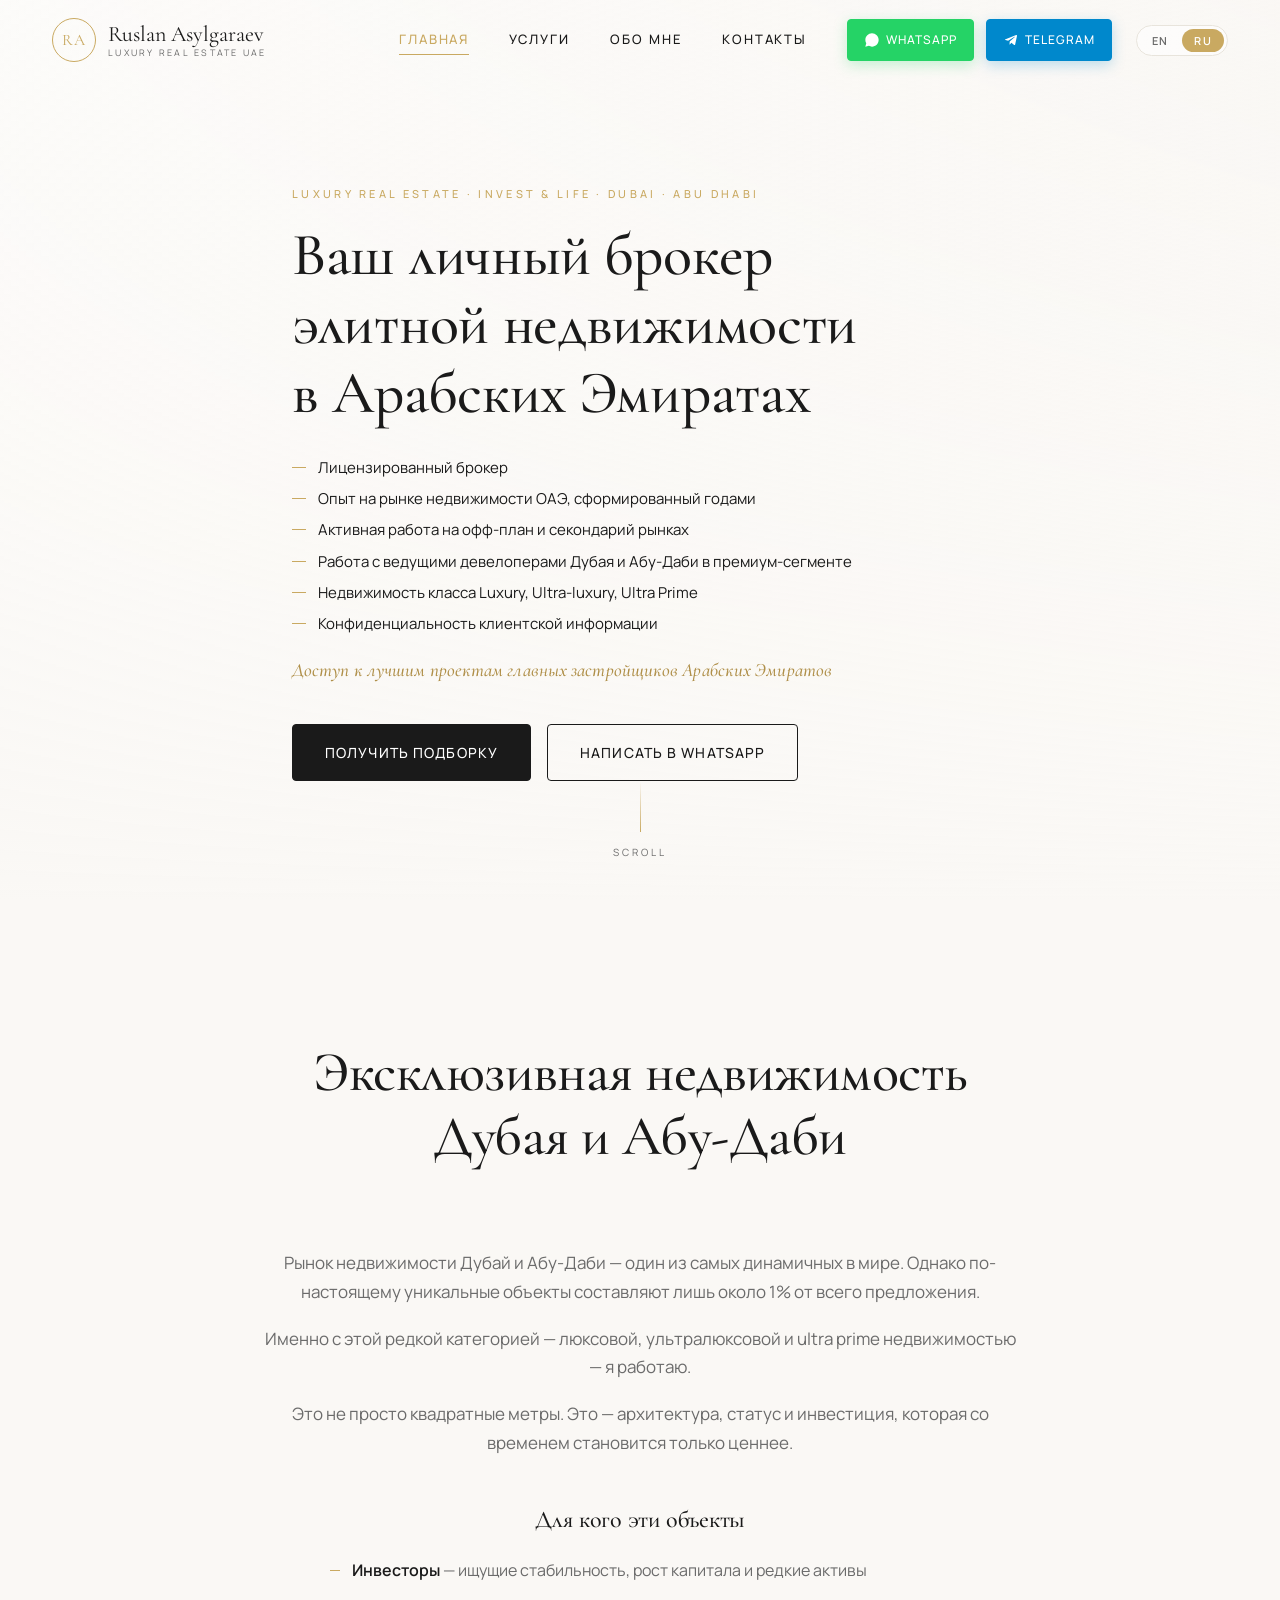
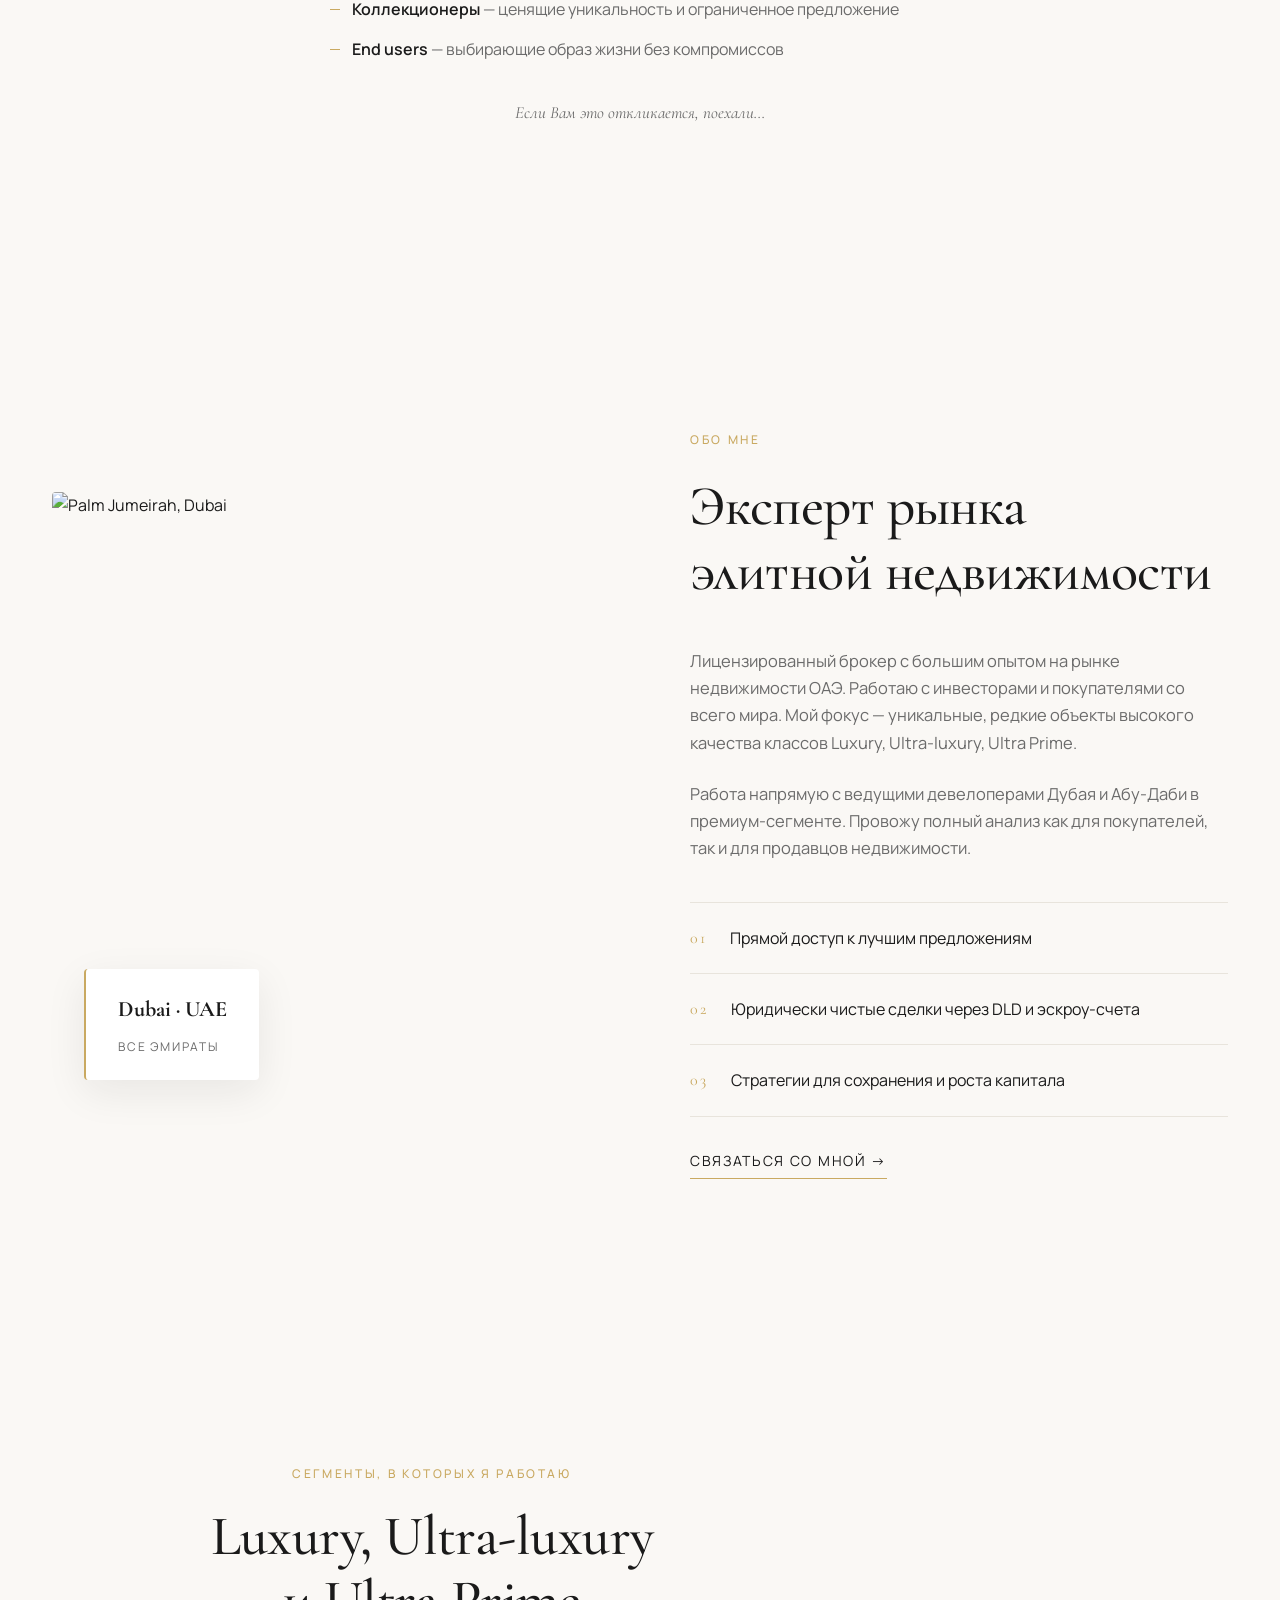
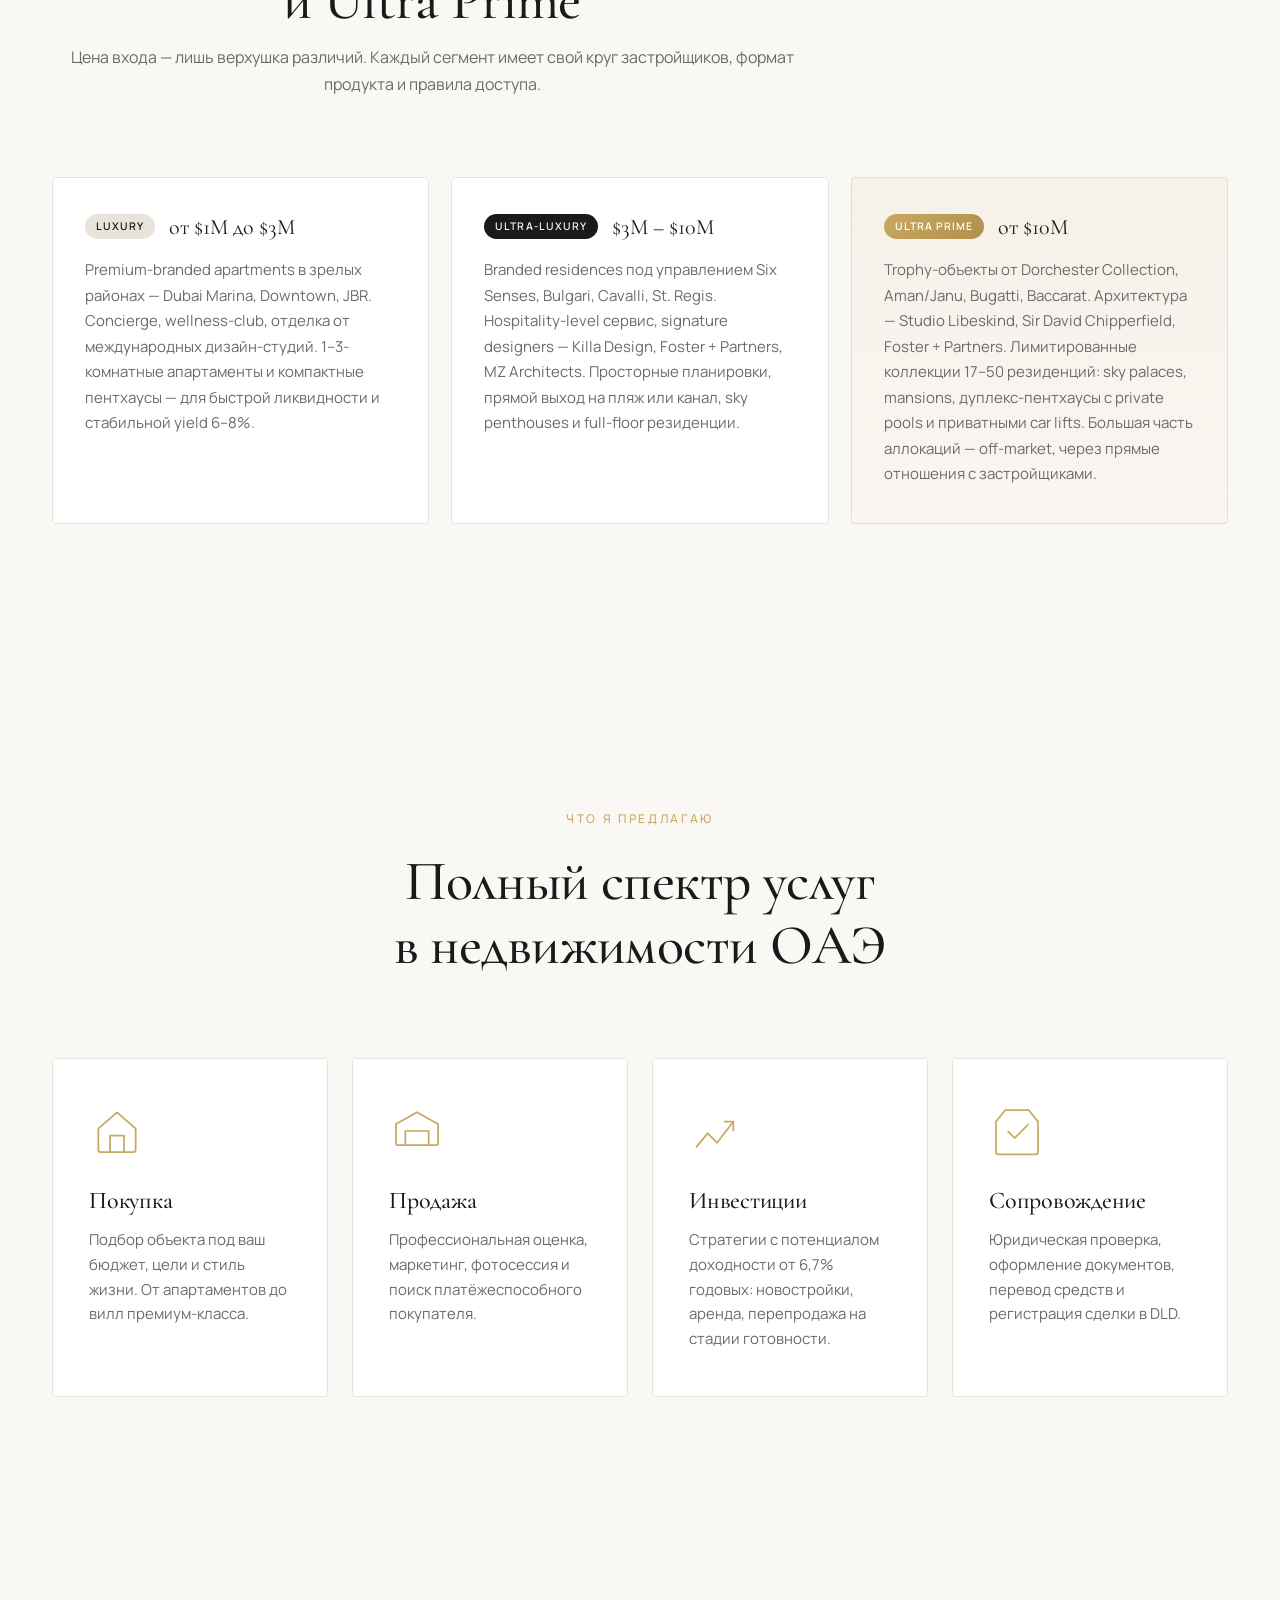
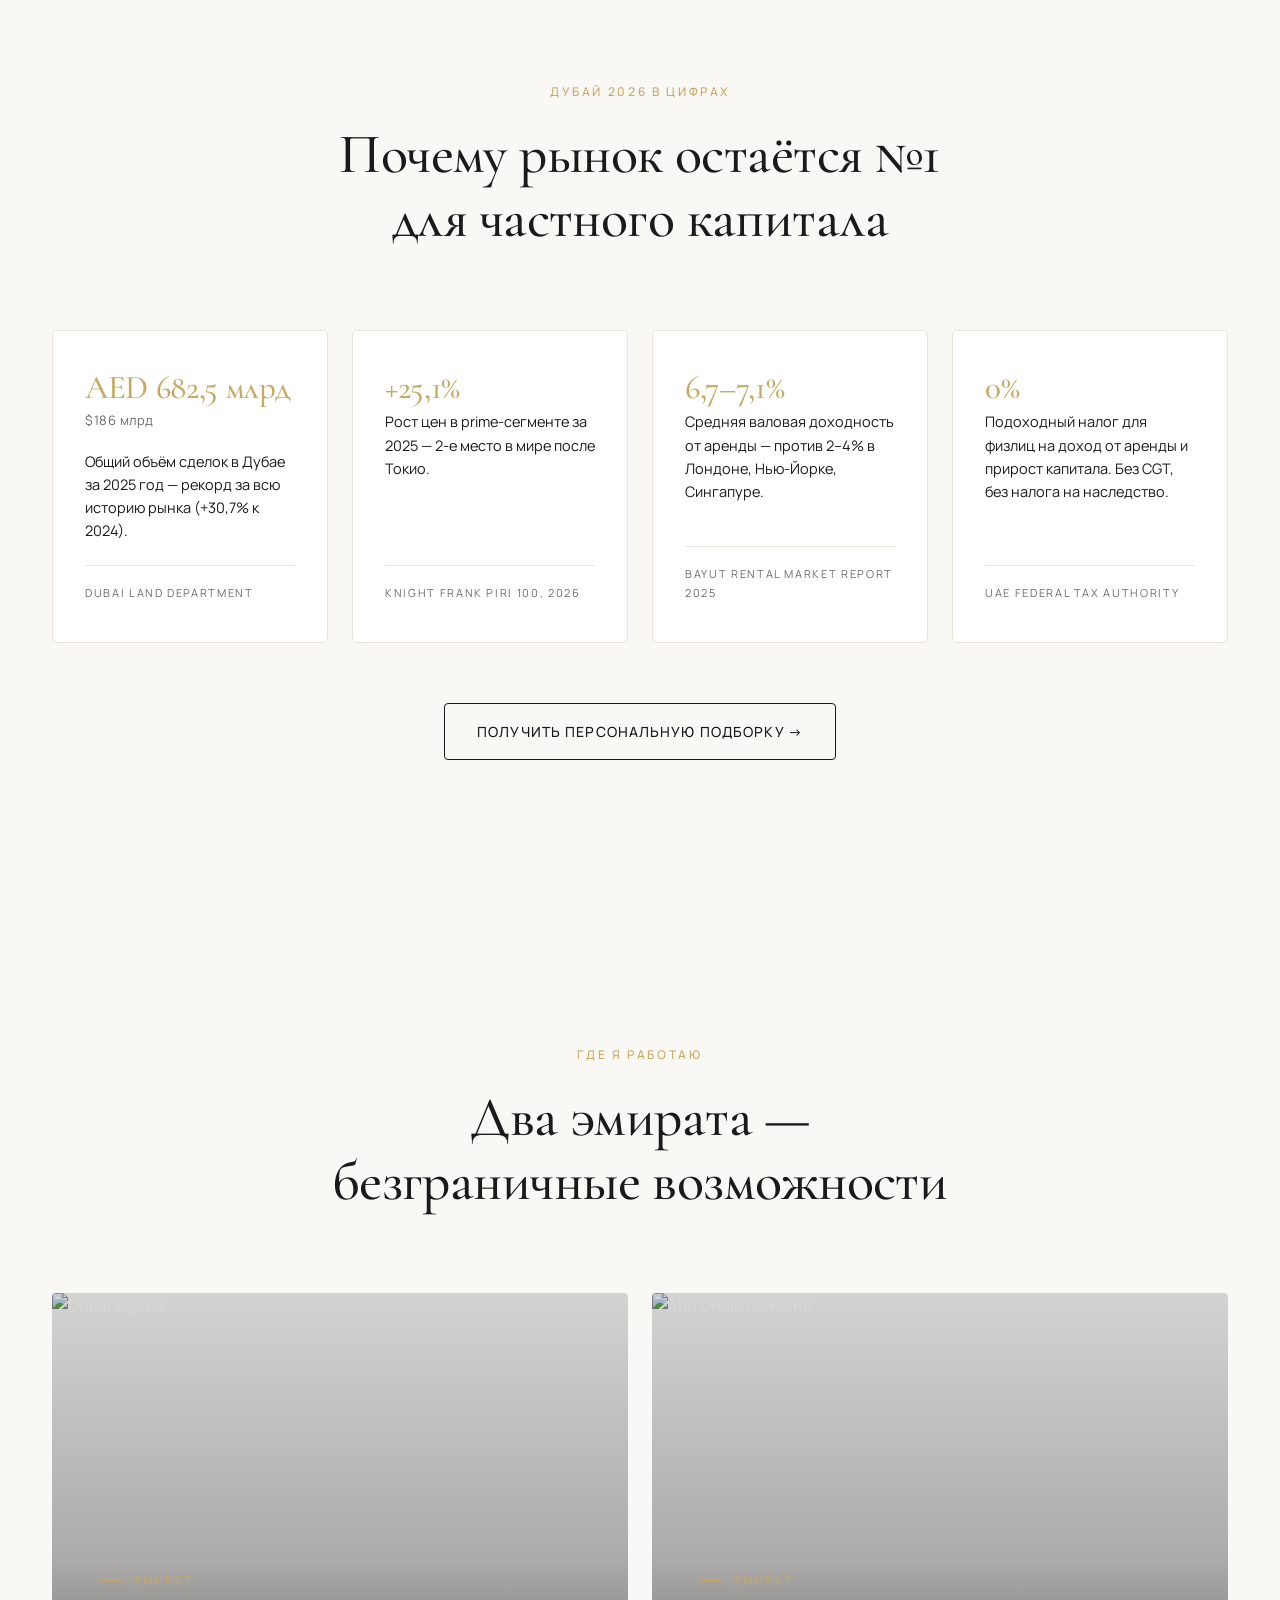
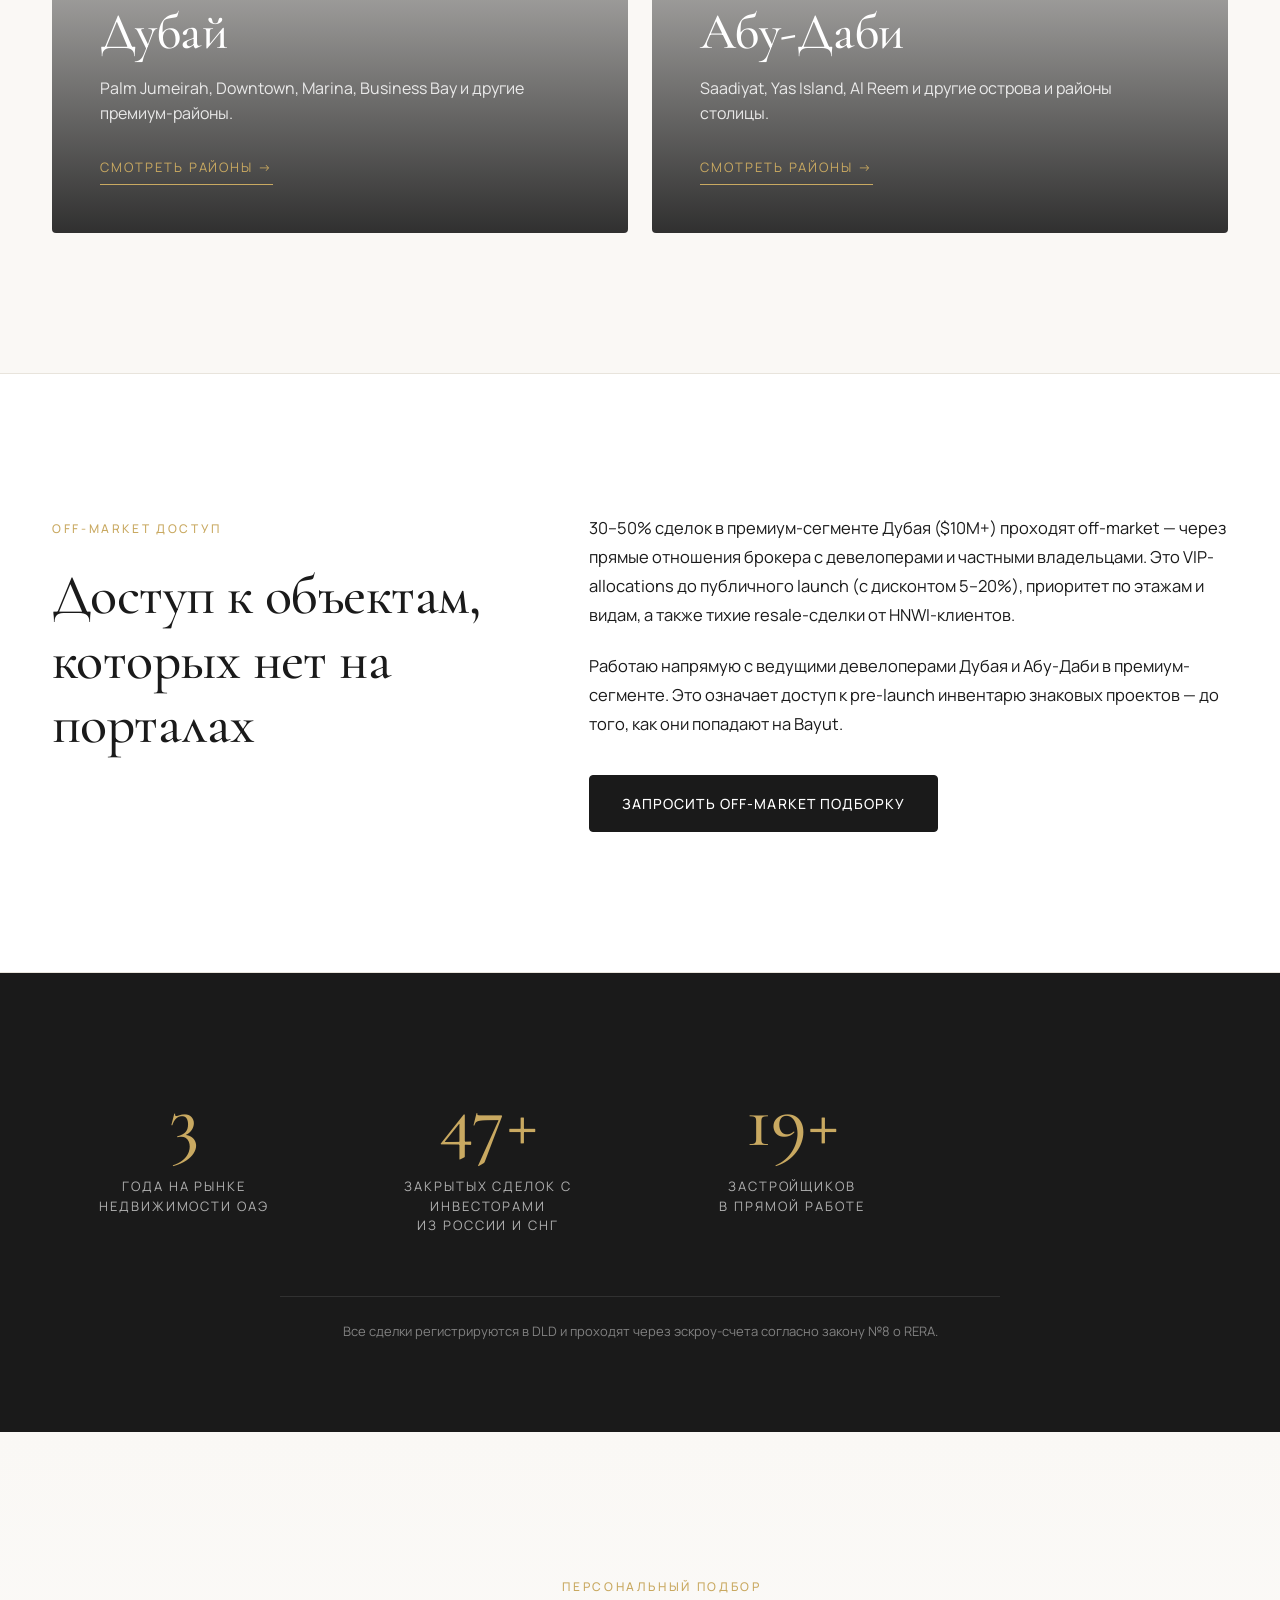
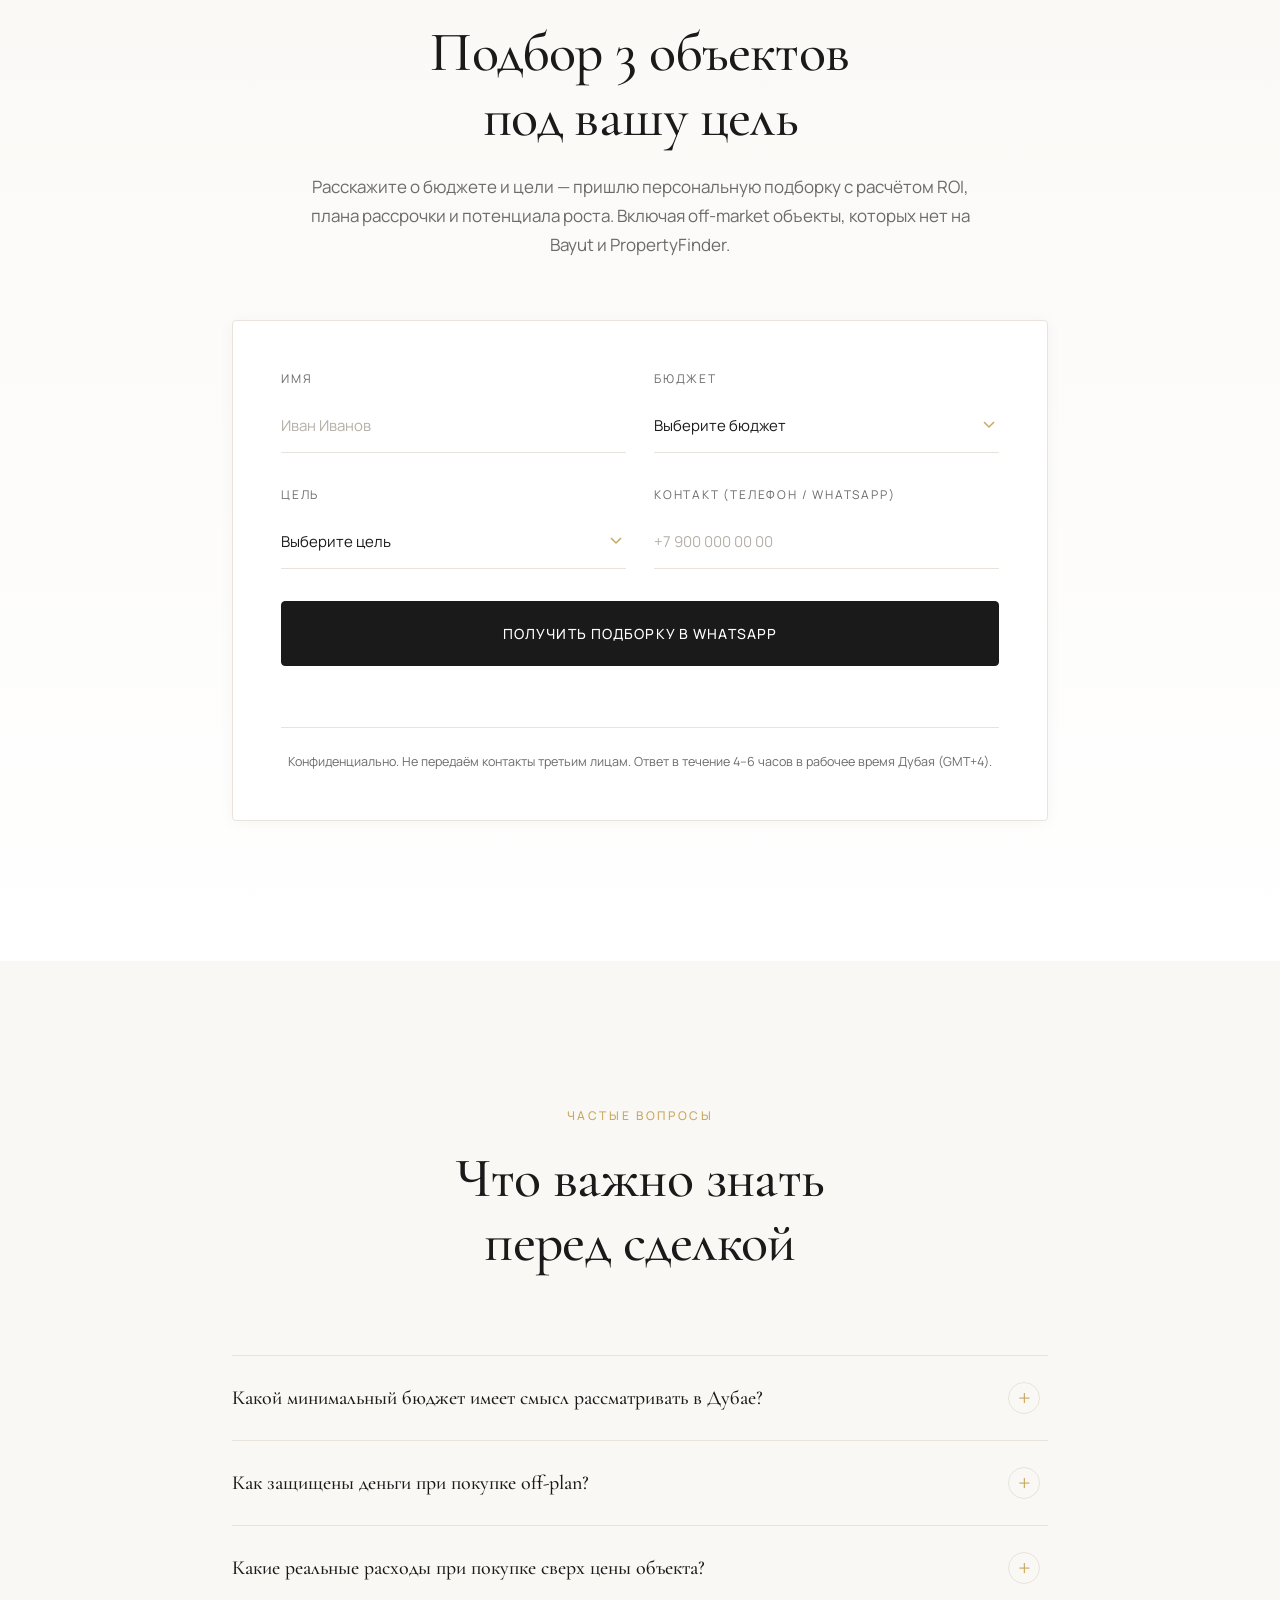
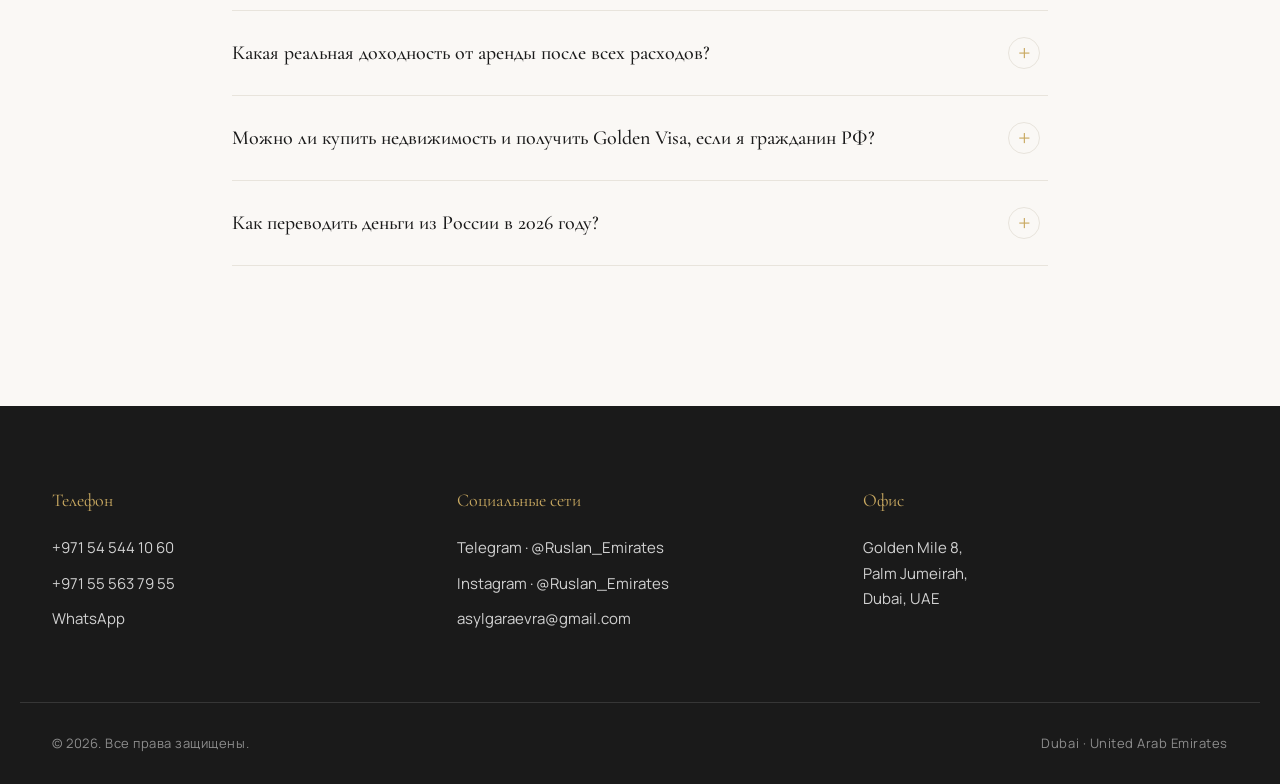
==== commit 4fccca85: "Reword "Конфиденциальность сделок" -> "Конфиденциальность клиентской информации" Hero credential #6 " ====
--- a/index.html
+++ b/index.html
@@ -197,7 +197,7 @@
                 <li data-i18n="home.hero.cred3">Активная работа на офф-план и секондарий рынках</li>
                 <li data-i18n="home.hero.cred4">Работа с ведущими девелоперами Дубая и Абу-Даби в премиум-сегменте</li>
                 <li data-i18n="home.hero.cred5">Недвижимость класса Luxury, Ultra-luxury, Ultra Prime</li>
-                <li data-i18n="home.hero.cred6">Конфиденциальность сделок</li>
+                <li data-i18n="home.hero.cred6">Конфиденциальность клиентской информации</li>
             </ul>
             <p class="hero__tag reveal" data-i18n="home.hero.tag">Доступ к лучшим проектам главных застройщиков Арабских Эмиратов</p>
             <div class="hero__actions reveal">
